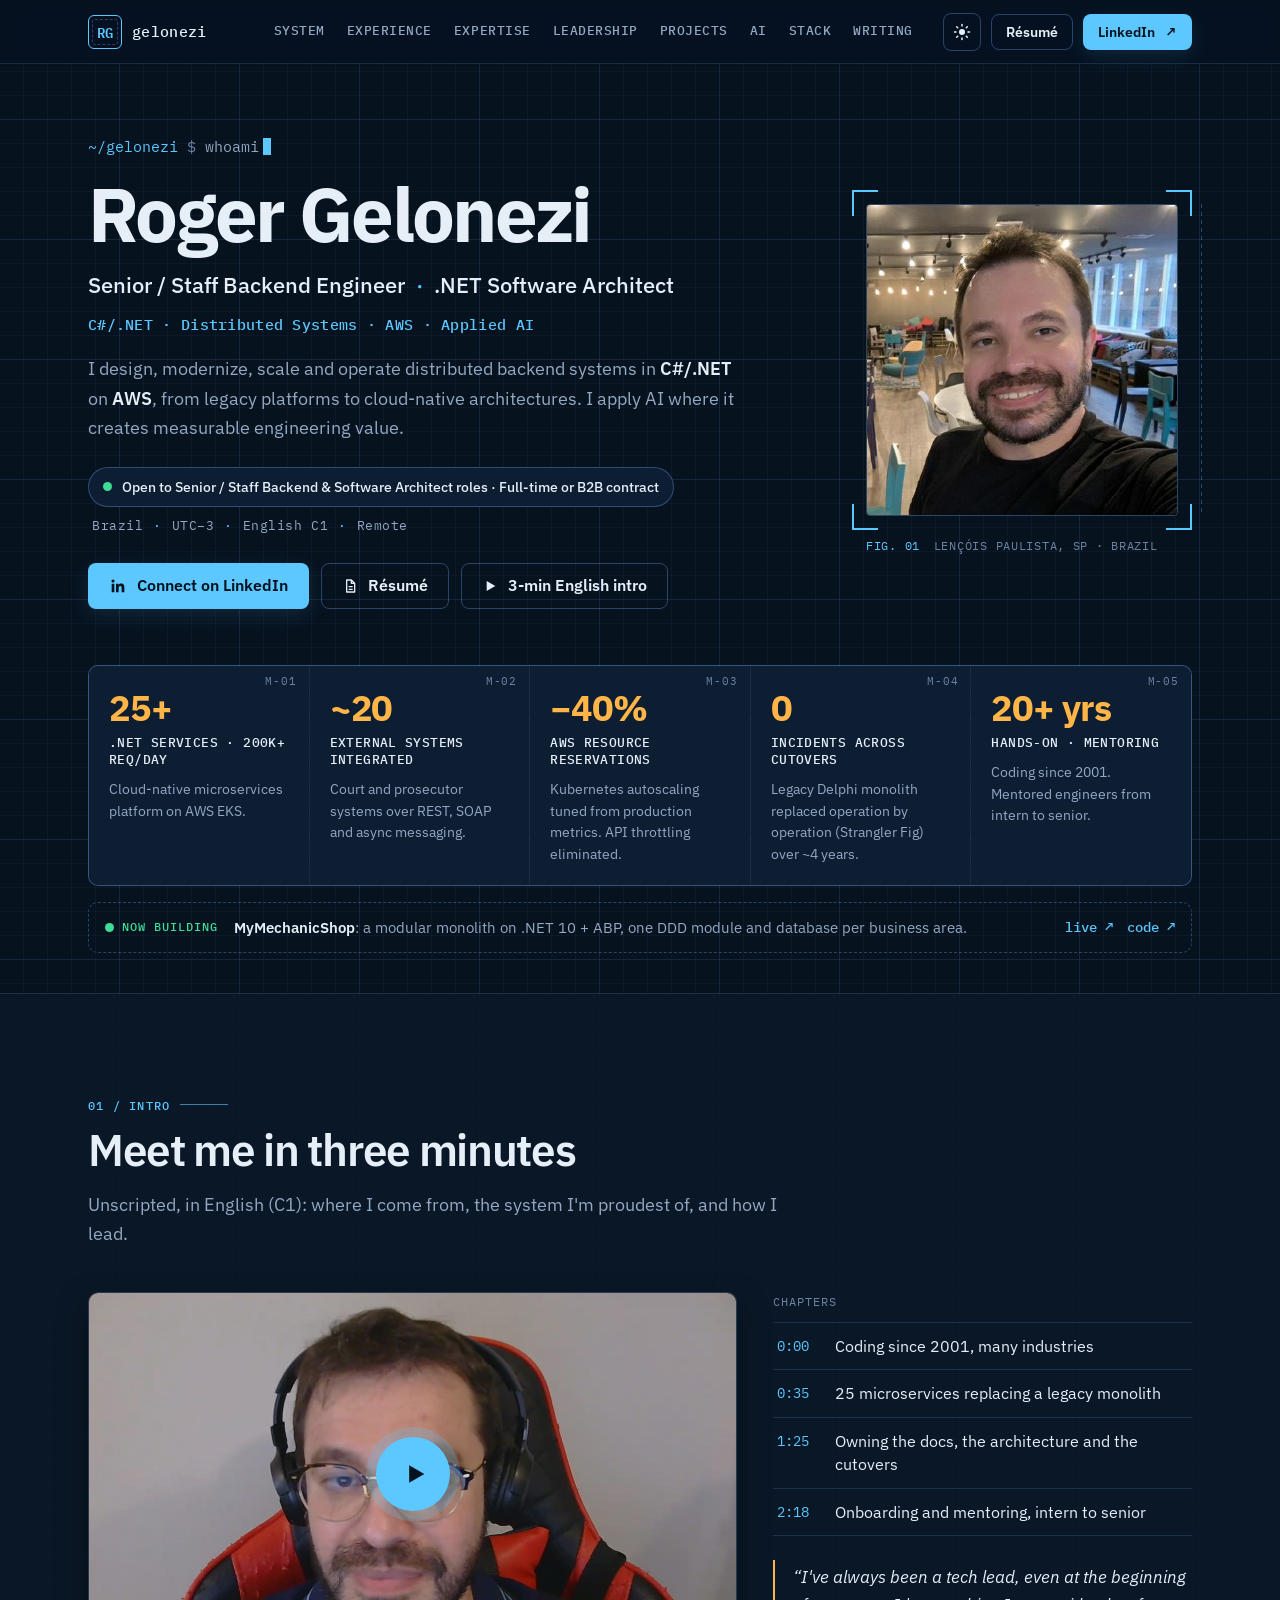
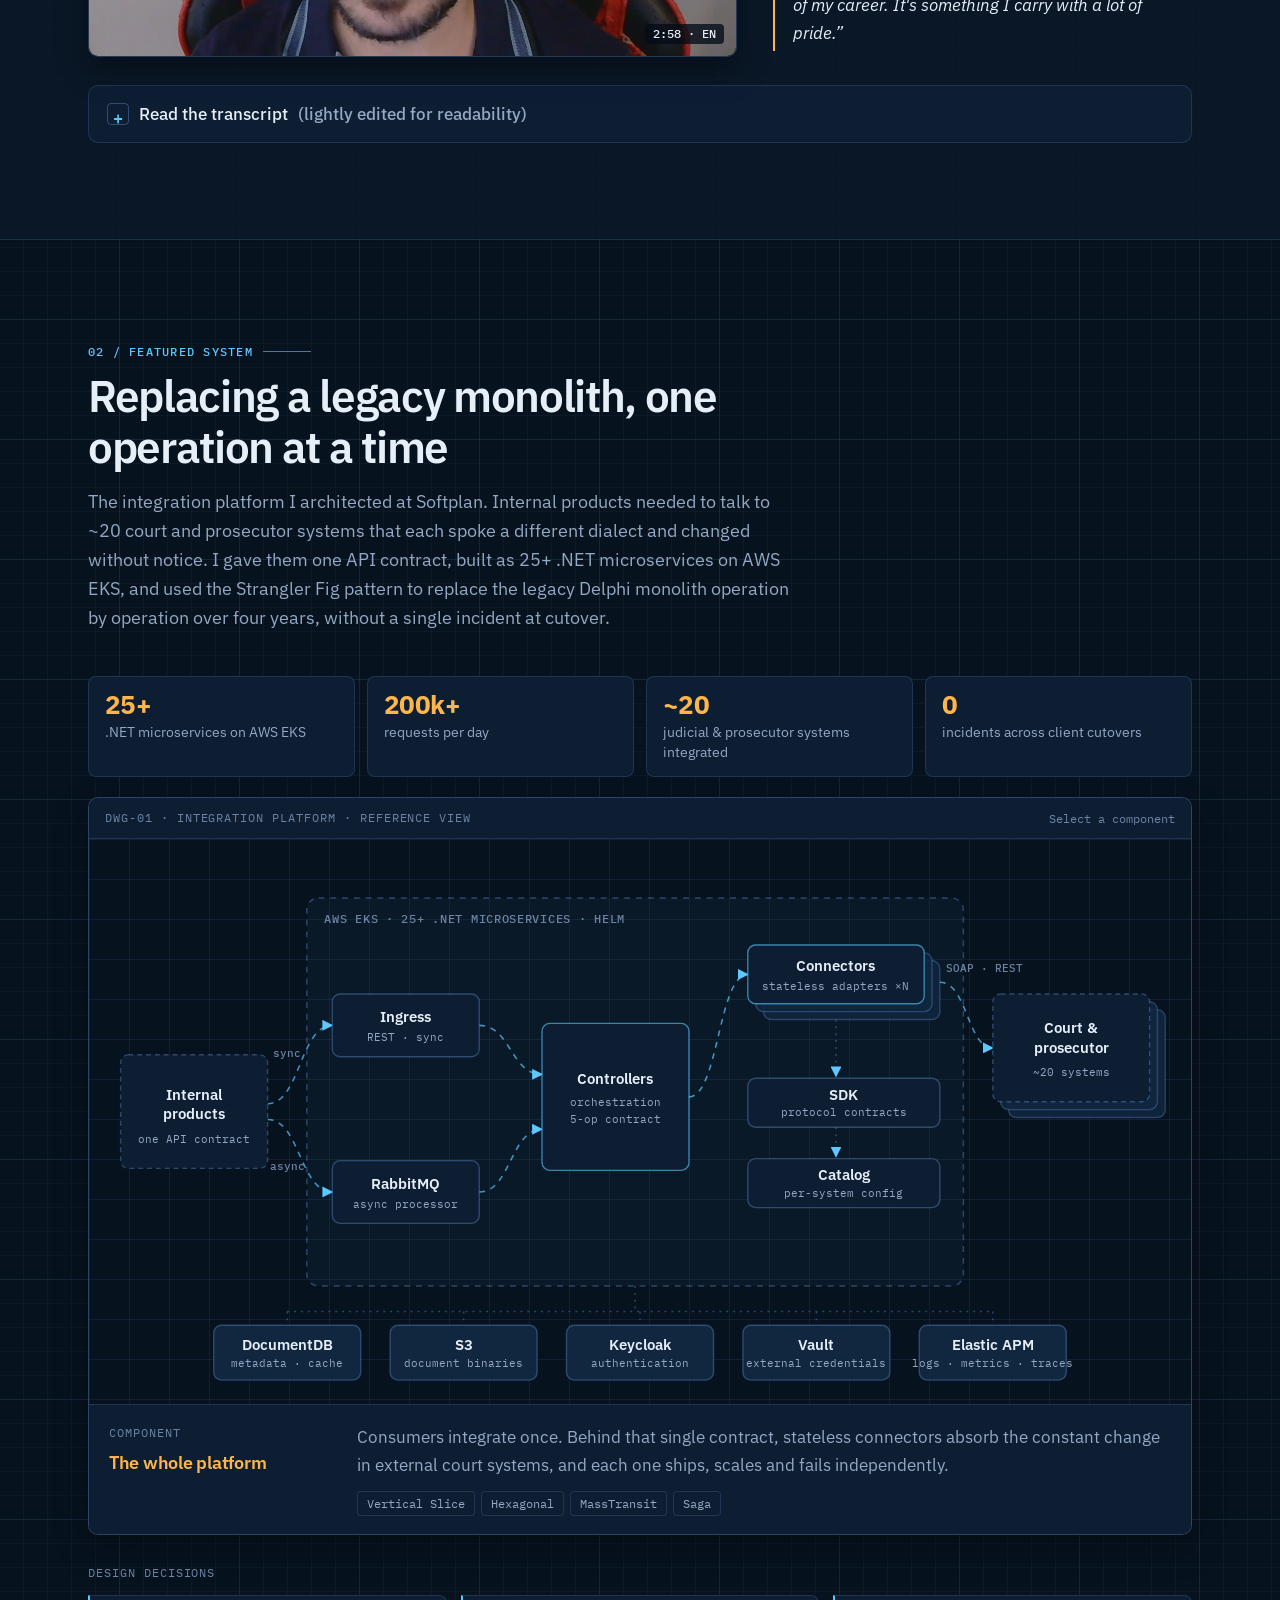
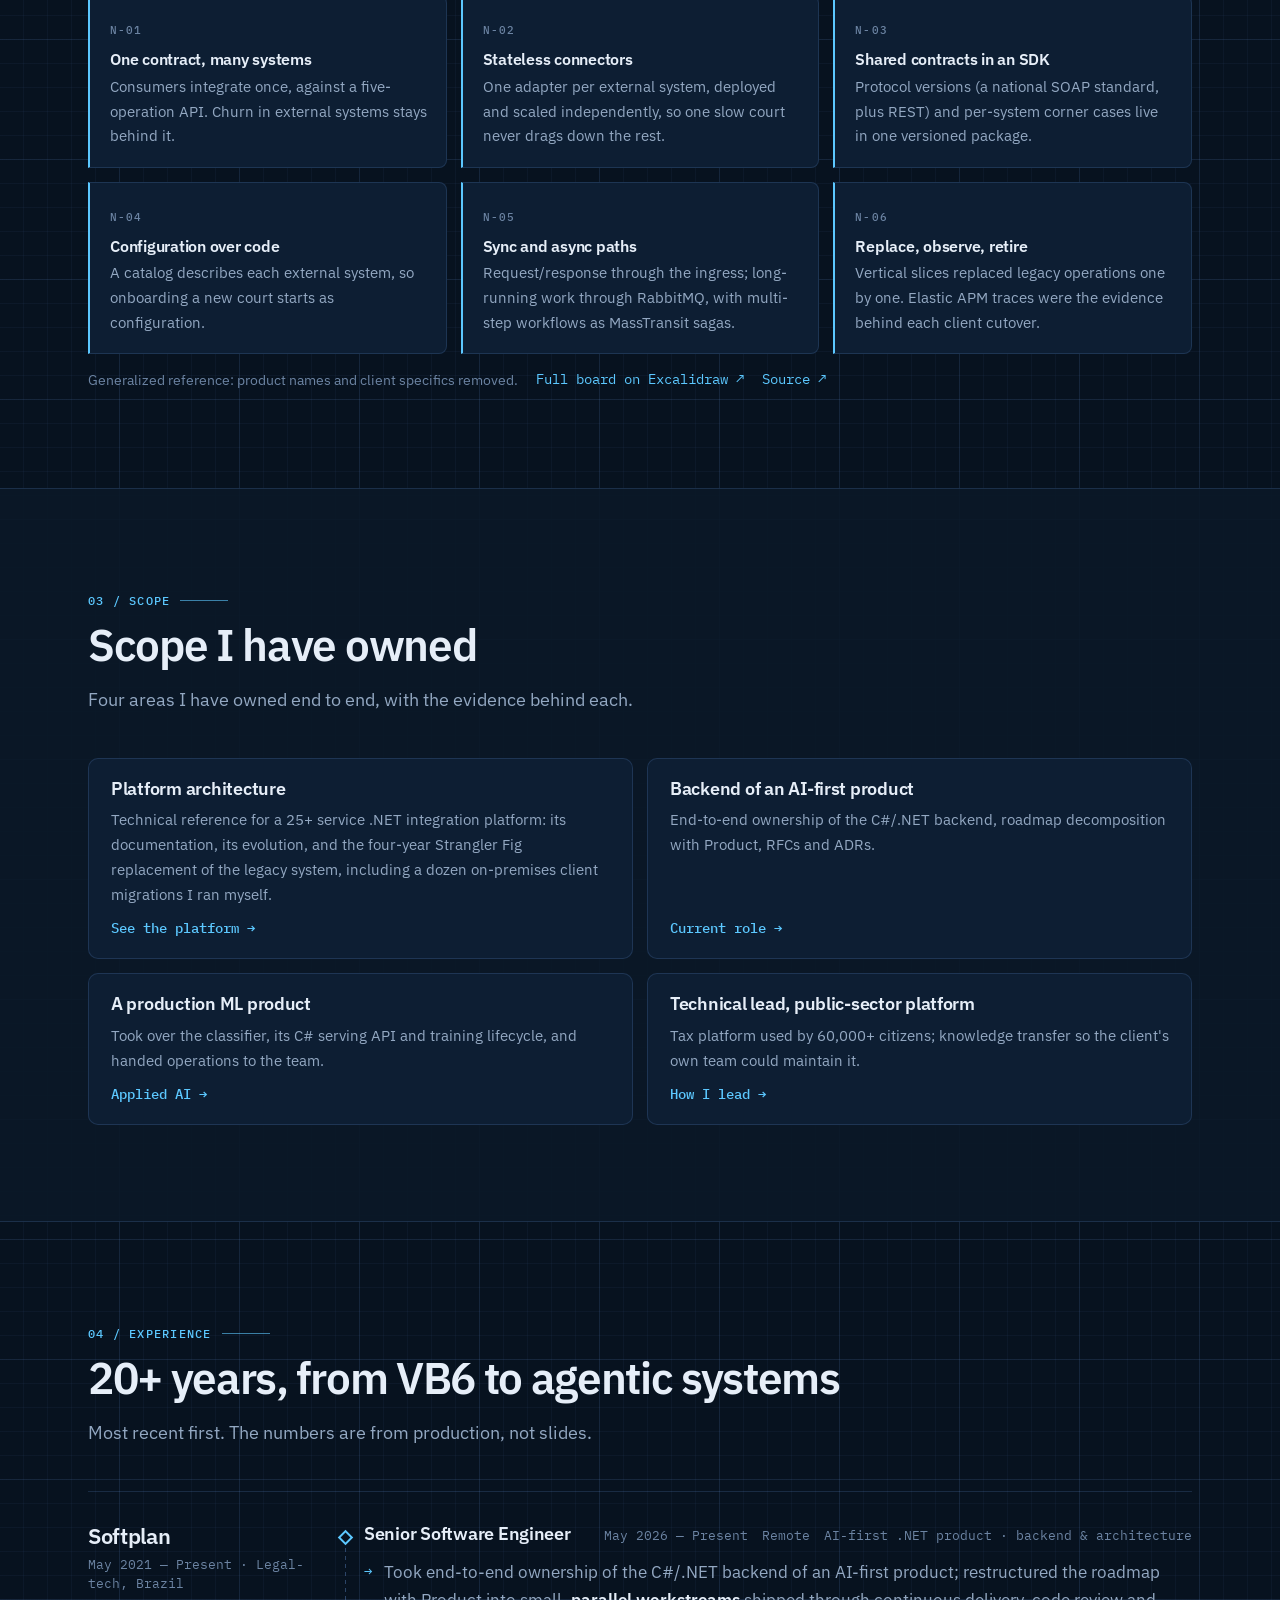
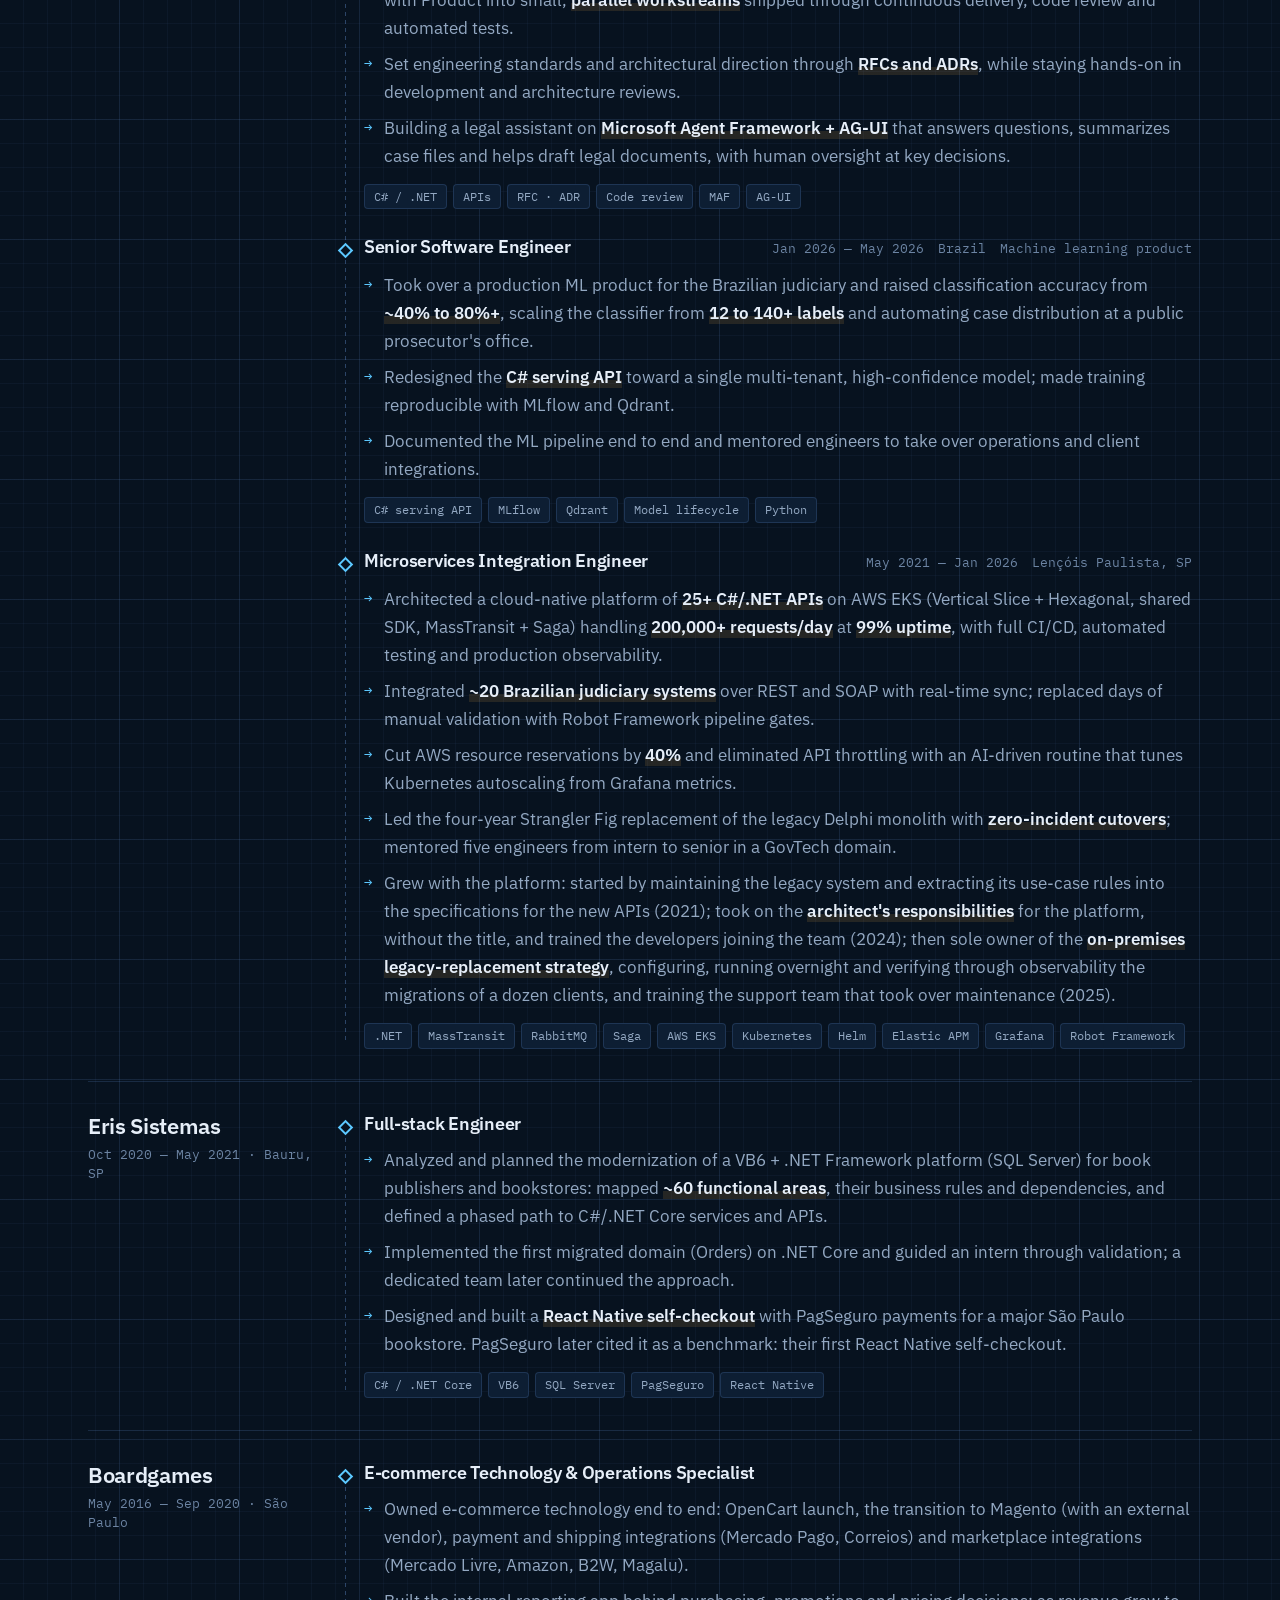
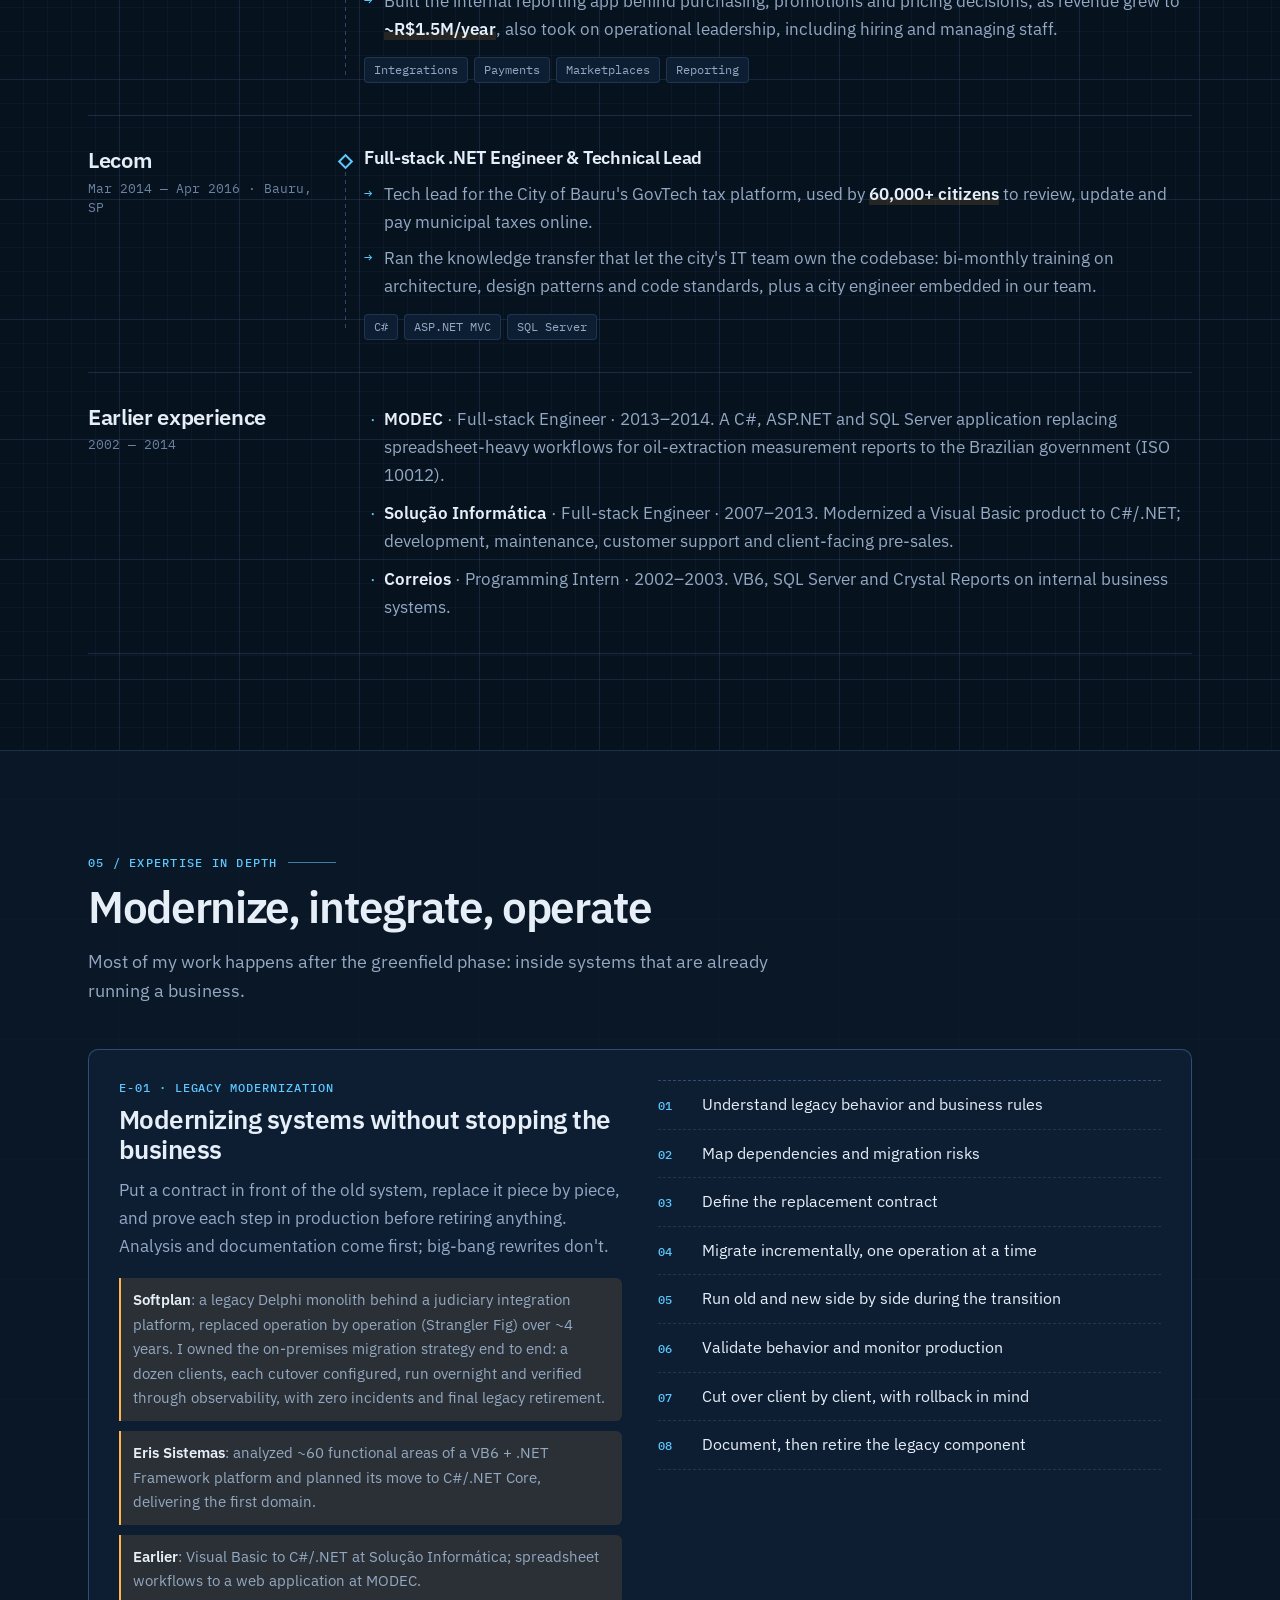
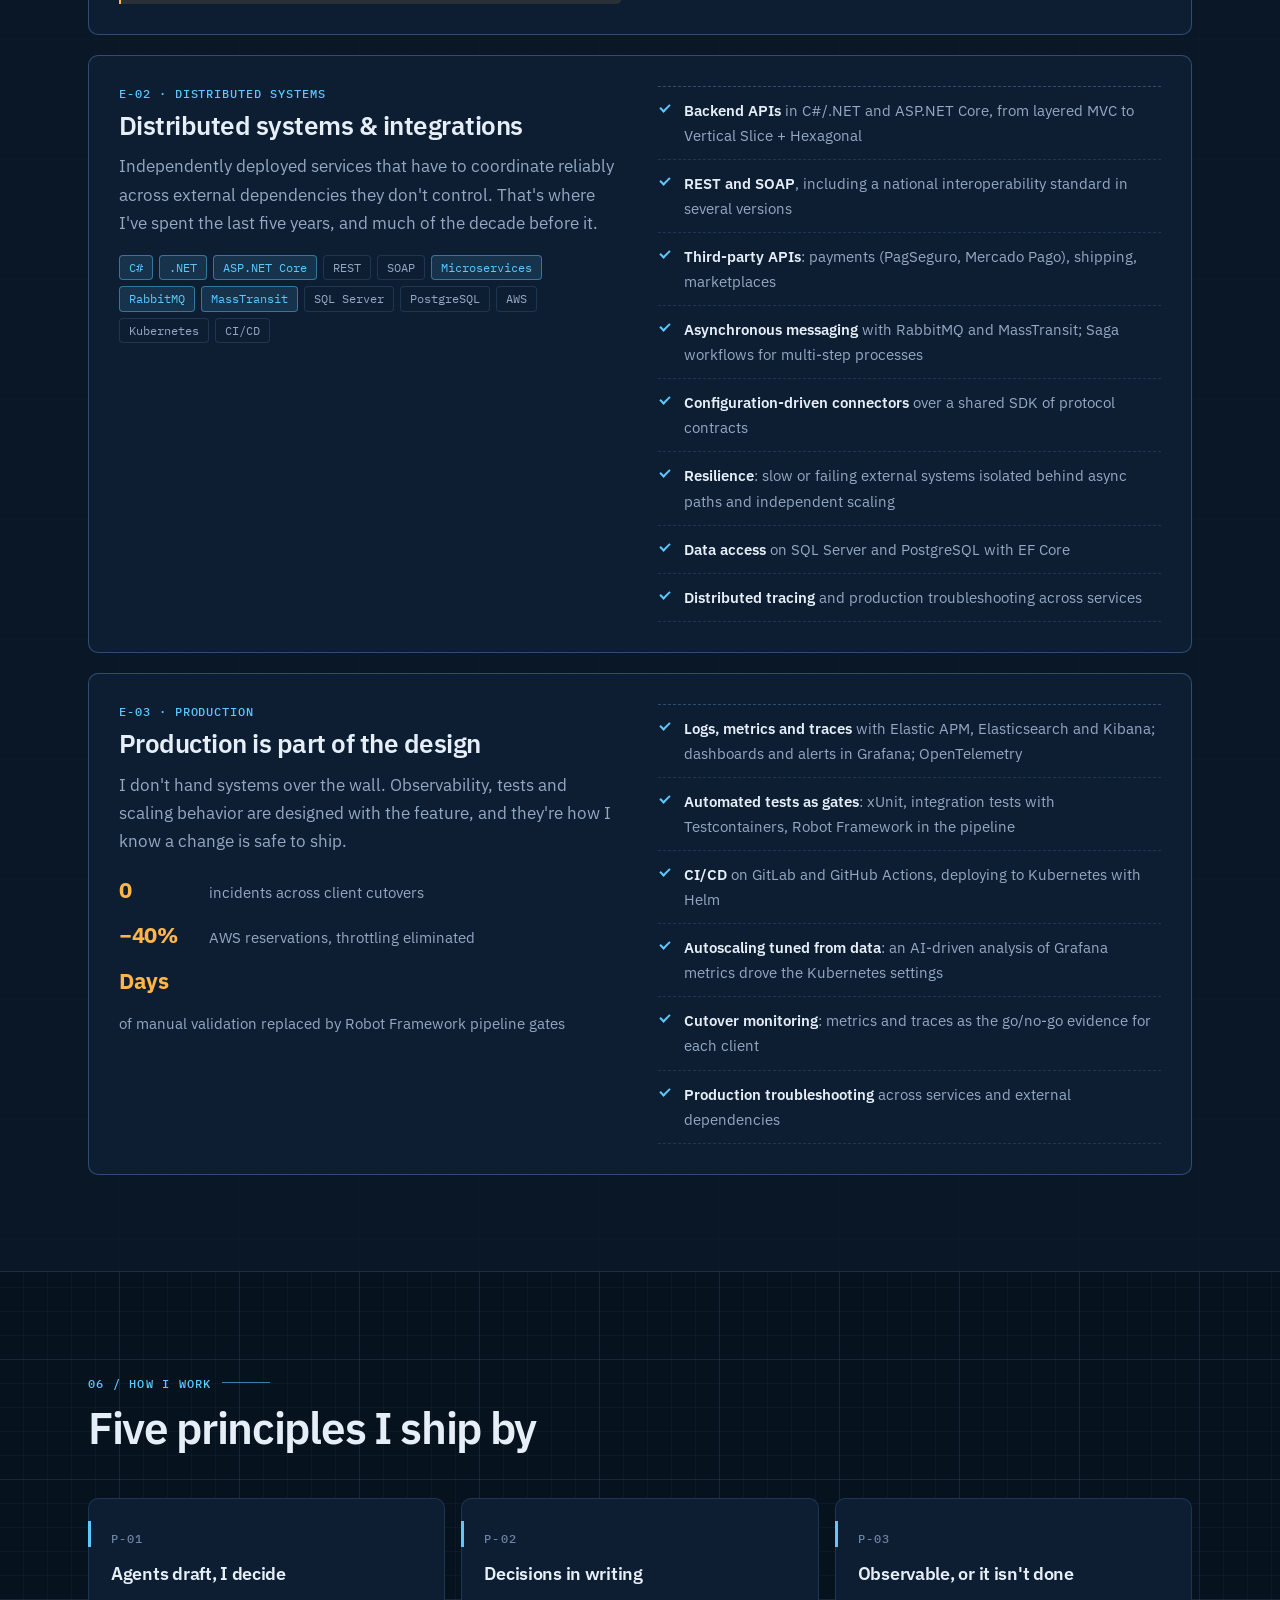
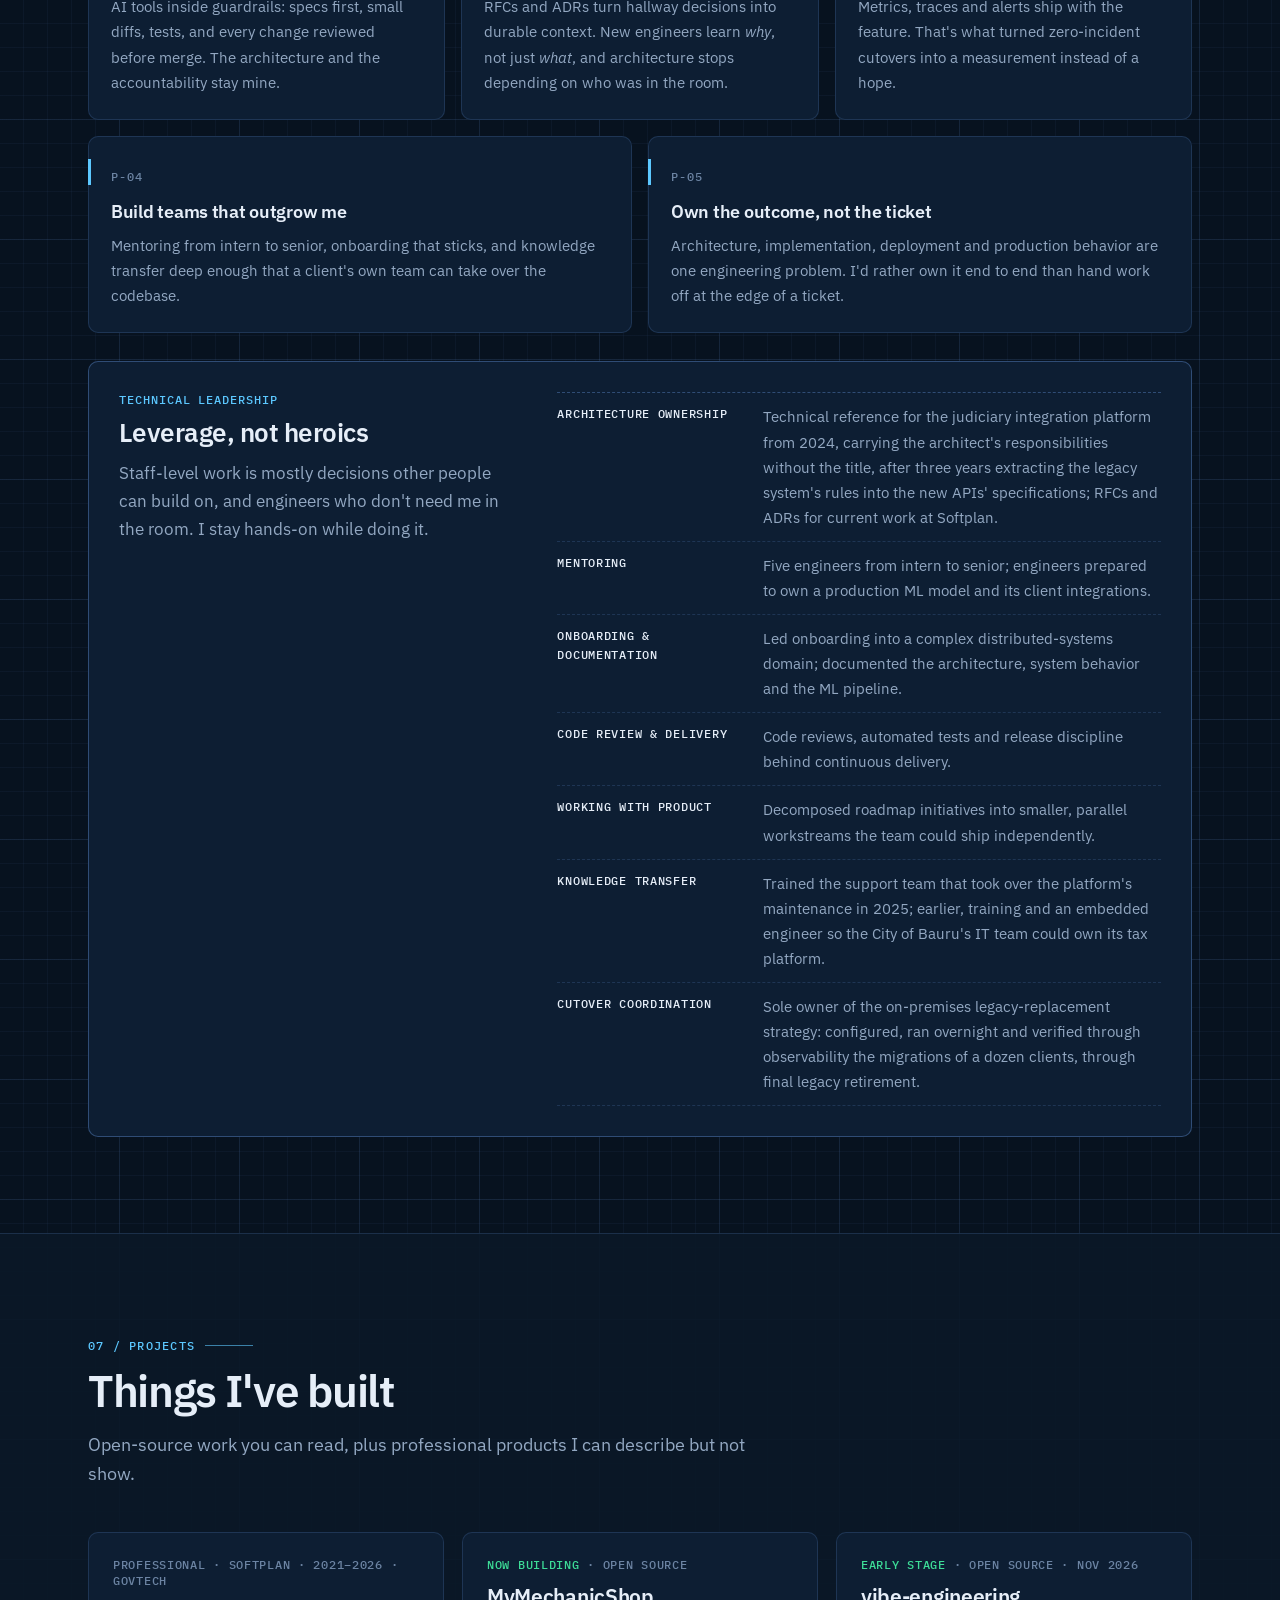
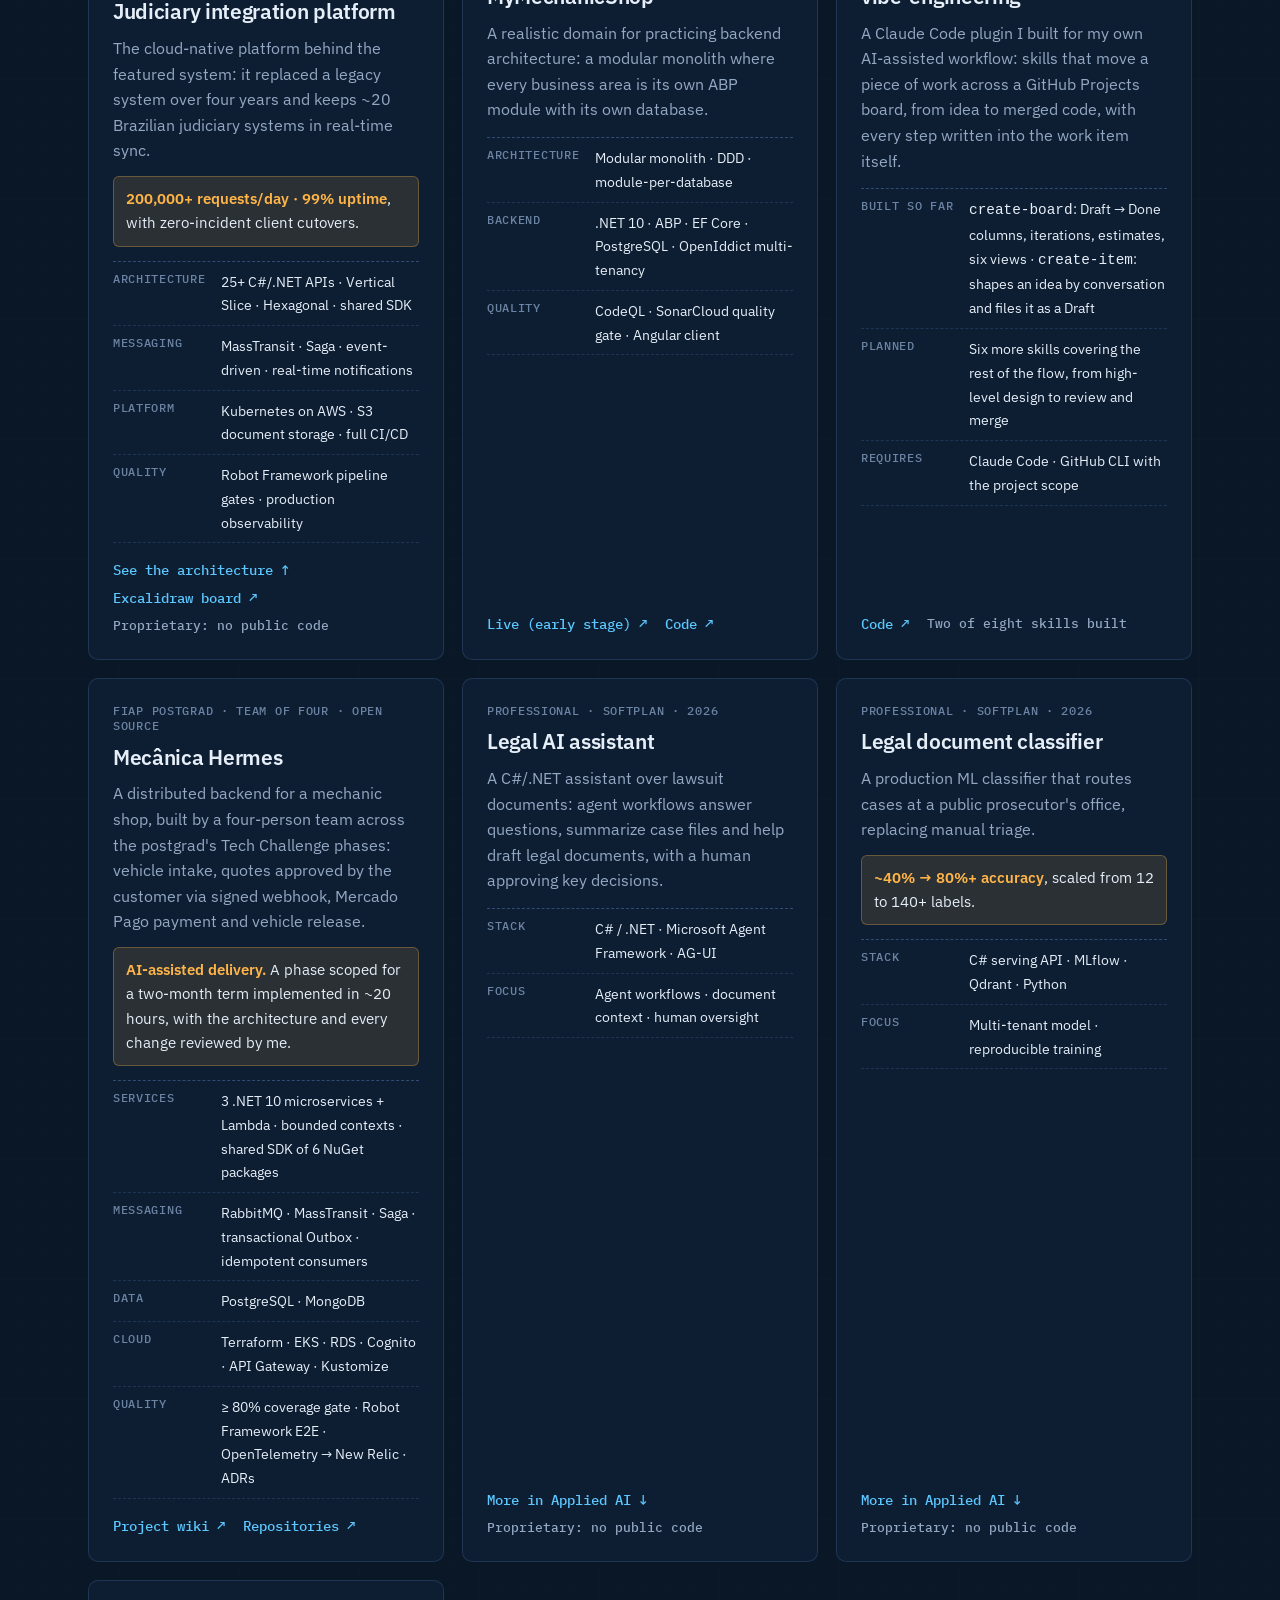
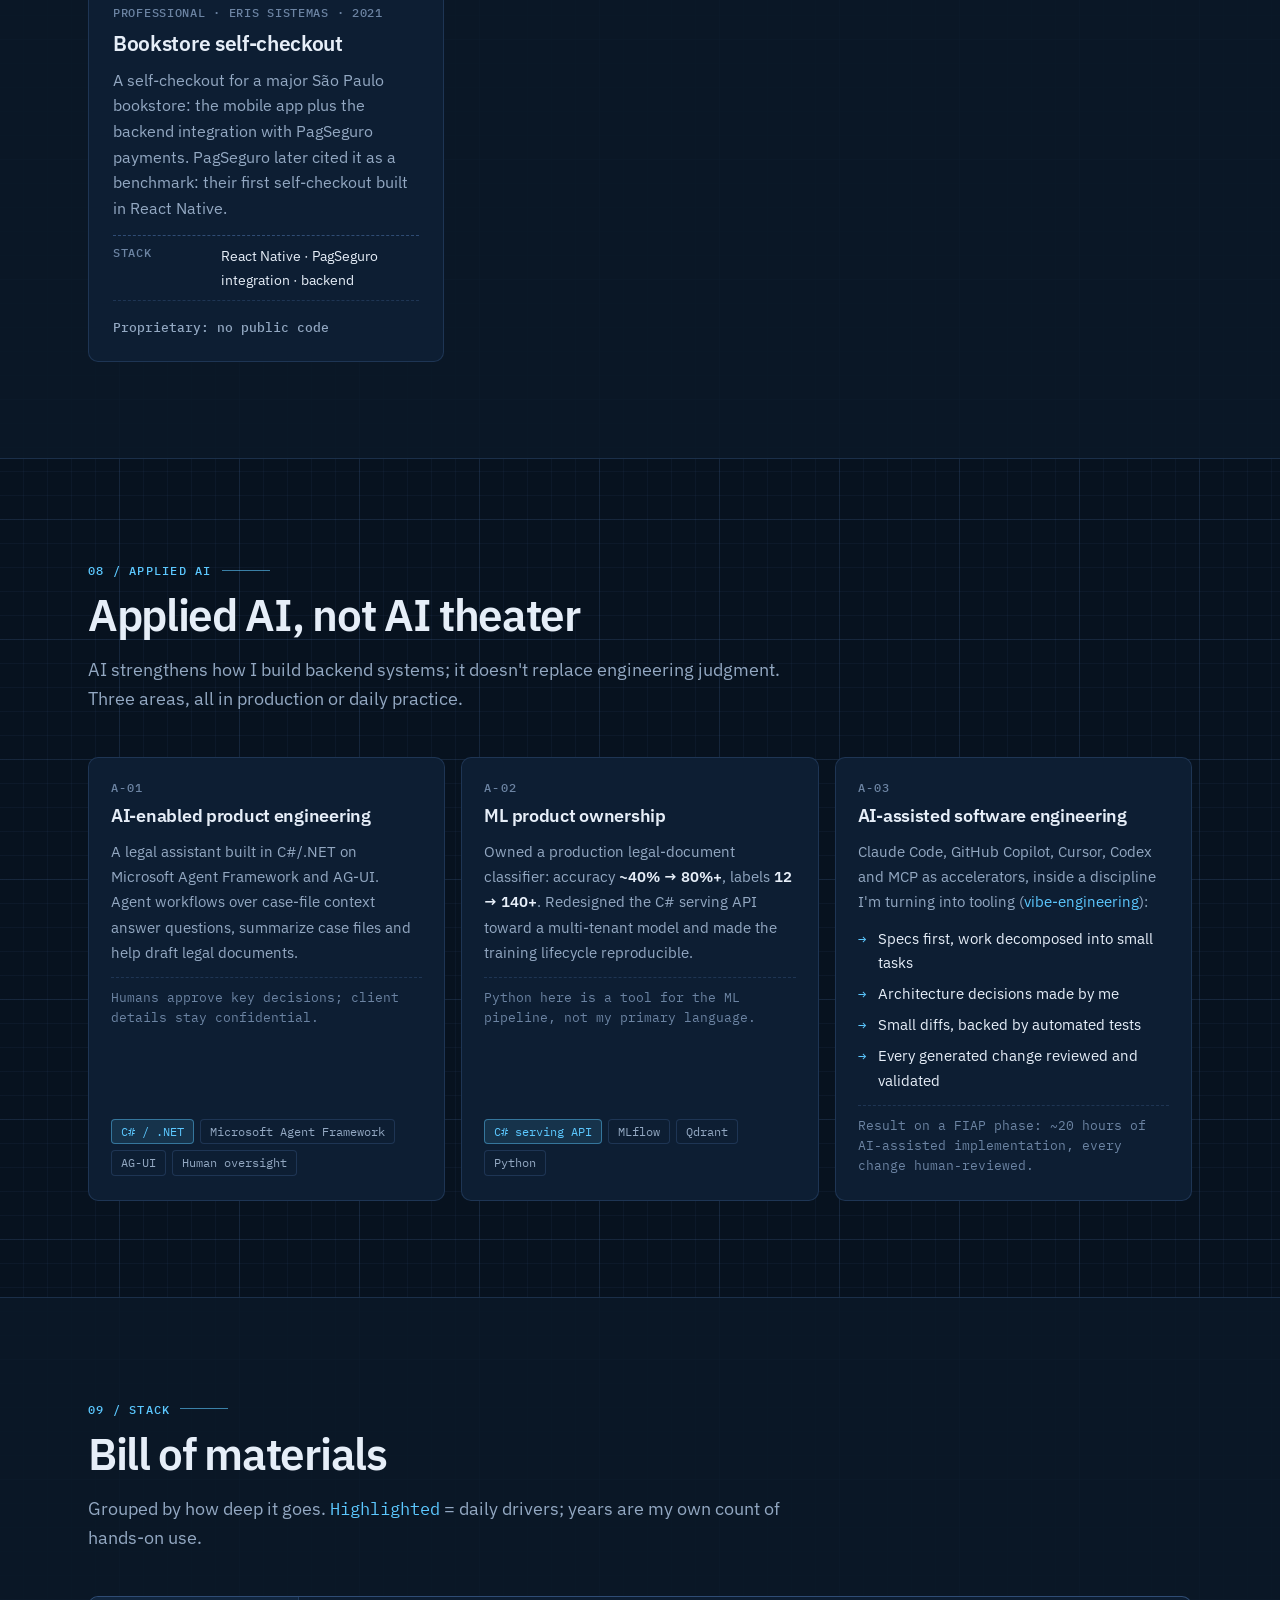
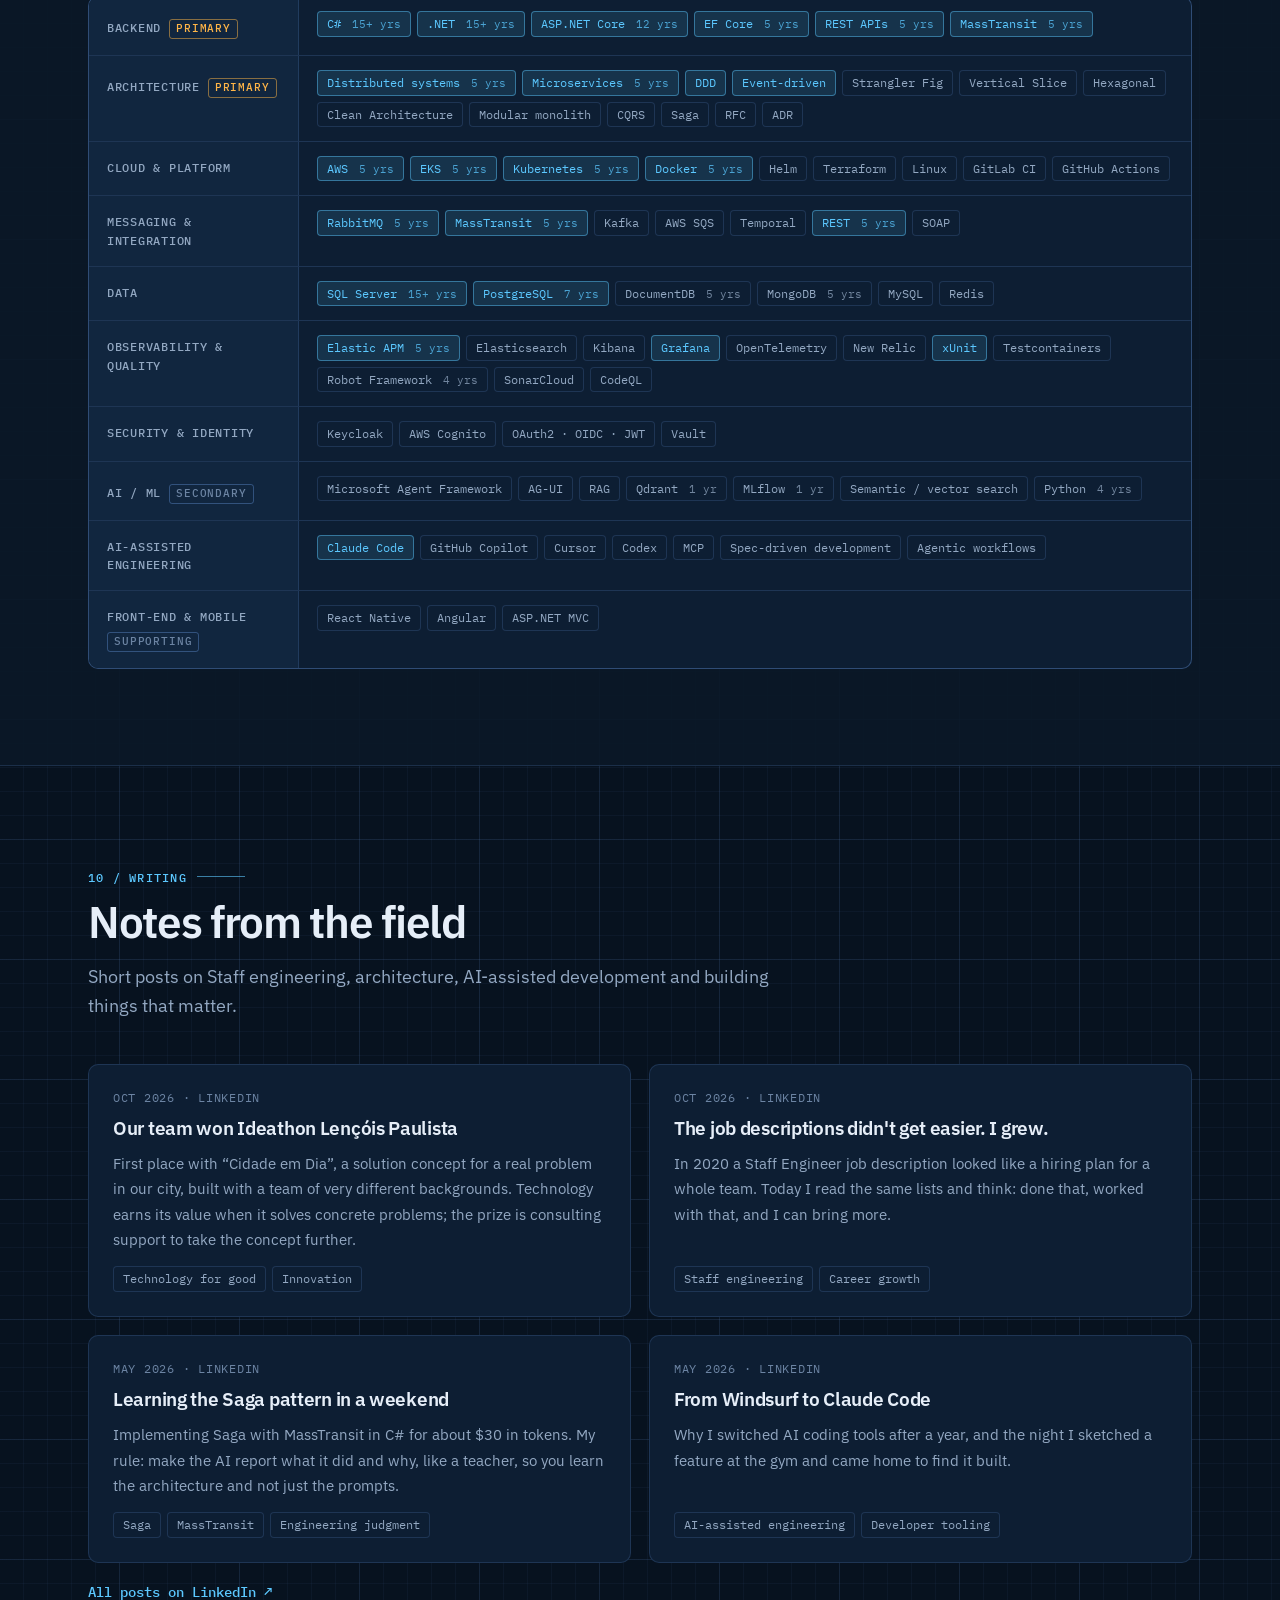
==== index.html @ 8c761d5b "Apply the November review: positioning, new evidence, hygiene Content (confirmed by Roger): - Name t" ====
<!doctype html>
<html lang="en" data-theme="dark">
<head>
  <meta charset="utf-8">
  <meta name="viewport" content="width=device-width, initial-scale=1">

  <title>Roger Gelonezi — Senior/Staff Backend Engineer &amp; .NET Software Architect</title>
  <meta name="description" content="Senior/Staff Backend Engineer and .NET Software Architect. 20+ years hands-on; C#/.NET, distributed systems, AWS, legacy modernization. Brazil, UTC−3, English C1, remote.">
  <meta name="author" content="Roger Gelonezi">
  <meta name="theme-color" content="#07121f">
  <link rel="canonical" href="https://gelonezi.com/">

  <meta property="og:type" content="profile">
  <meta property="og:site_name" content="Roger Gelonezi">
  <meta property="og:title" content="Roger Gelonezi — Senior/Staff Backend Engineer & .NET Software Architect">
  <meta property="og:description" content="C#/.NET backend, distributed systems and AWS. 25+ .NET services at 200k+ req/day, ~20 external systems integrated, −40% AWS reservations, zero-incident cutovers. English C1, remote from Brazil.">
  <meta property="og:url" content="https://gelonezi.com/">
  <meta property="og:image" content="https://gelonezi.com/assets/img/og-image.png">
  <meta property="og:image:width" content="1200">
  <meta property="og:image:height" content="630">
  <meta property="og:image:alt" content="Roger Gelonezi — Senior/Staff Backend Engineer and .NET Software Architect">
  <meta property="profile:first_name" content="Roger">
  <meta property="profile:last_name" content="Gelonezi">
  <meta name="twitter:card" content="summary_large_image">

  <link rel="icon" href="/favicon.ico" sizes="32x32">
  <link rel="icon" href="assets/favicon.svg" type="image/svg+xml">
  <link rel="apple-touch-icon" href="assets/apple-touch-icon.png">

  <link rel="preconnect" href="https://fonts.googleapis.com">
  <link rel="preconnect" href="https://fonts.gstatic.com" crossorigin>
  <link rel="stylesheet" href="https://fonts.googleapis.com/css2?family=IBM+Plex+Mono:wght@400;500&family=IBM+Plex+Sans:wght@400;500;600;700&display=swap">
  <!-- Blocking on purpose: applies the saved theme before the first paint -->
  <script src="js/theme.js"></script>
  <link rel="stylesheet" href="css/styles.css">

  <script type="application/ld+json">
  {
    "@context": "https://schema.org",
    "@type": "ProfilePage",
    "url": "https://gelonezi.com/",
    "dateCreated": "2026-10-12",
    "dateModified": "2026-11-07",
    "mainEntity": {
      "@type": "Person",
      "@id": "https://gelonezi.com/#person",
      "name": "Roger Gelonezi",
      "alternateName": ["Rogério Gelonezi"],
      "jobTitle": "Senior / Staff Backend Engineer & .NET Software Architect",
      "description": "Senior/Staff Backend Engineer and .NET Software Architect with 20+ years of hands-on software engineering, specialized in C#/.NET, distributed systems, AWS, legacy modernization and applied AI.",
      "award": "1st place, Ideathon Lençóis Paulista (October 2026), team concept Cidade em Dia",
      "url": "https://gelonezi.com/",
      "image": "https://gelonezi.com/assets/img/roger-gelonezi.jpg",
      "worksFor": { "@type": "Organization", "name": "Softplan" },
      "homeLocation": { "@type": "Place", "address": { "@type": "PostalAddress", "addressCountry": "BR" } },
      "alumniOf": [
        { "@type": "CollegeOrUniversity", "name": "FIAP" },
        { "@type": "CollegeOrUniversity", "name": "Universidade Virtual do Estado de São Paulo (UNIVESP)" },
        { "@type": "CollegeOrUniversity", "name": "ITE – Instituição Toledo de Ensino" }
      ],
      "knowsLanguage": ["en", "pt-BR"],
      "knowsAbout": ["C#", ".NET", "ASP.NET Core", "Backend Engineering", "Distributed Systems", "Microservices", "Software Architecture", "Event-Driven Architecture", "AWS", "Kubernetes", "API Integration", "Legacy Modernization", "SQL Server", "PostgreSQL", "RabbitMQ", "MassTransit", "Observability", "Applied AI", "Technical Leadership"],
      "sameAs": [
        "https://www.linkedin.com/in/gelonezi/",
        "https://github.com/gelonezi",
        "https://www.youtube.com/@rgelonezi"
      ]
    }
  }
  </script>
</head>
<body>
  <a class="skip-link" href="#main">Skip to content</a>

  <!-- ================= HEADER ================= -->
  <header class="site-header">
    <div class="container header-inner">
      <a class="brand" href="#top" aria-label="Roger Gelonezi — back to top">
        <span class="brand-mark" aria-hidden="true">RG</span>
        <span class="brand-name">gelonezi</span>
      </a>

      <nav class="site-nav" aria-label="Main">
        <ul id="nav-list" class="nav-list">
          <li><a href="#system">System</a></li>
          <li><a href="#experience">Experience</a></li>
          <li><a href="#expertise">Expertise</a></li>
          <li><a href="#leadership">Leadership</a></li>
          <li><a href="#projects">Projects</a></li>
          <li><a href="#ai">AI</a></li>
          <li><a href="#stack">Stack</a></li>
          <li><a href="#writing">Writing</a></li>
          <li class="nav-mobile-only"><a href="resume.html">Résumé</a></li>
        </ul>
      </nav>

      <div class="header-actions">
        <button class="icon-btn theme-toggle" type="button" aria-label="Switch to light theme">
          <svg class="icon-sun" width="18" height="18" viewBox="0 0 24 24" aria-hidden="true"><circle cx="12" cy="12" r="4" fill="currentColor"/><path d="M12 2v2M12 20v2M4.9 4.9l1.4 1.4M17.7 17.7l1.4 1.4M2 12h2M20 12h2M4.9 19.1l1.4-1.4M17.7 6.3l1.4-1.4" stroke="currentColor" stroke-width="2" stroke-linecap="round"/></svg>
          <svg class="icon-moon" width="18" height="18" viewBox="0 0 24 24" aria-hidden="true"><path d="M21 12.8A9 9 0 1 1 11.2 3a7 7 0 0 0 9.8 9.8z" fill="currentColor"/></svg>
        </button>
        <a class="btn btn-ghost btn-sm header-resume" href="resume.html">Résumé</a>
        <a class="btn btn-primary btn-sm header-cta" href="https://www.linkedin.com/in/gelonezi/" target="_blank" rel="noopener">LinkedIn <span aria-hidden="true">↗</span></a>
        <button class="icon-btn nav-toggle" type="button" aria-expanded="false" aria-controls="nav-list" aria-label="Open menu">
          <svg width="20" height="20" viewBox="0 0 24 24" aria-hidden="true"><path d="M4 7h16M4 12h16M4 17h16" stroke="currentColor" stroke-width="2" stroke-linecap="round"/></svg>
        </button>
      </div>
    </div>
  </header>

  <main id="main">

    <!-- ================= HERO ================= -->
    <section id="top" class="hero">
      <div class="container hero-grid">
        <div class="hero-copy">
          <p class="whoami"><span class="path">~/gelonezi</span> <span class="dollar">$</span> whoami<span class="caret" aria-hidden="true"></span></p>
          <h1>Roger Gelonezi</h1>
          <p class="role"><span class="r">Senior / Staff Backend Engineer</span> <span class="sep" aria-hidden="true">·</span> <span class="r">.NET Software Architect</span></p>
          <p class="techline">C#/.NET · Distributed Systems · AWS · Applied AI</p>
          <p class="lead">
            I design, modernize, scale and operate distributed backend systems in <strong>C#/.NET</strong> on <strong>AWS</strong>,
            from legacy platforms to cloud-native architectures. I apply AI where it creates measurable engineering value.
          </p>
          <div class="availability">
            <p class="status"><span class="dot" aria-hidden="true"></span> Open to Senior / Staff Backend &amp; Software Architect roles · Full-time or B2B contract</p>
            <p class="meta-line"><span>Brazil</span><span>UTC−3</span><span>English C1</span><span>Remote</span></p>
          </div>
          <div class="cta-row">
            <a class="btn btn-primary" href="https://www.linkedin.com/in/gelonezi/" target="_blank" rel="noopener">
              <svg width="18" height="18" viewBox="0 0 24 24" aria-hidden="true"><path fill="currentColor" d="M20.45 20.45h-3.56v-5.57c0-1.33-.02-3.04-1.85-3.04-1.85 0-2.14 1.45-2.14 2.94v5.67H9.35V9h3.41v1.56h.05c.48-.9 1.64-1.85 3.37-1.85 3.6 0 4.27 2.37 4.27 5.46v6.28zM5.34 7.43a2.06 2.06 0 1 1 0-4.13 2.06 2.06 0 0 1 0 4.13zM7.12 20.45H3.56V9h3.56v11.45z"/></svg>
              Connect on LinkedIn
            </a>
            <a class="btn btn-ghost" href="resume.html">
              <svg width="16" height="16" viewBox="0 0 24 24" aria-hidden="true"><path d="M7 3h7l5 5v13H7z M14 3v5h5 M10 13h6 M10 17h6" fill="none" stroke="currentColor" stroke-width="2" stroke-linejoin="round"/></svg>
              Résumé
            </a>
            <a class="btn btn-ghost" href="#intro">
              <svg width="16" height="16" viewBox="0 0 24 24" aria-hidden="true"><path fill="currentColor" d="M7 4.5v15l13-7.5z"/></svg>
              3-min English intro
            </a>
          </div>
        </div>

        <figure class="portrait">
          <div class="portrait-frame">
            <img src="assets/img/roger-gelonezi.jpg" width="460" height="460" alt="Portrait of Roger Gelonezi" fetchpriority="high">
          </div>
          <figcaption><span class="fig">FIG. 01</span> Lençóis Paulista, SP · Brazil</figcaption>
        </figure>
      </div>

      <div class="container">
        <ul class="metrics" aria-label="Production evidence">
          <li class="metric">
            <span class="m-id">M-01</span>
            <p class="m-value">25+</p>
            <p class="m-label">.NET services · 200k+ req/day</p>
            <p class="m-note">Cloud-native microservices platform on AWS EKS.</p>
          </li>
          <li class="metric">
            <span class="m-id">M-02</span>
            <p class="m-value">~20</p>
            <p class="m-label">external systems integrated</p>
            <p class="m-note">Court and prosecutor systems over REST, SOAP and async messaging.</p>
          </li>
          <li class="metric">
            <span class="m-id">M-03</span>
            <p class="m-value">−40%</p>
            <p class="m-label">AWS resource reservations</p>
            <p class="m-note">Kubernetes autoscaling tuned from production metrics. API throttling eliminated.</p>
          </li>
          <li class="metric">
            <span class="m-id">M-04</span>
            <p class="m-value">0</p>
            <p class="m-label">incidents across cutovers</p>
            <p class="m-note">Legacy Delphi monolith replaced operation by operation (Strangler Fig) over ~4 years.</p>
          </li>
          <li class="metric">
            <span class="m-id">M-05</span>
            <p class="m-value">20+ yrs</p>
            <p class="m-label">hands-on · mentoring</p>
            <p class="m-note">Coding since 2001. Mentored engineers from intern to senior.</p>
          </li>
        </ul>

        <p class="now">
          <span class="now-tag"><span class="dot" aria-hidden="true"></span>Now building</span>
          <span class="now-text"><strong>MyMechanicShop</strong>: a modular monolith on .NET 10 + ABP, one DDD module and database per business area.</span>
          <span class="now-links">
            <a href="https://mymechanicshop.gelonezi.com/" target="_blank" rel="noopener">live ↗</a>
            <a href="https://github.com/gelonezi/wip-my-mechanic-shop" target="_blank" rel="noopener">code ↗</a>
          </span>
        </p>
      </div>
    </section>

    <!-- ================= 01 INTRO VIDEO ================= -->
    <section id="intro" class="section section-band">
      <div class="container">
        <header class="sec-head reveal">
          <p class="sec-index">01 / Intro</p>
          <h2>Meet me in three minutes</h2>
          <p class="sec-lead">Unscripted, in English (C1): where I come from, the system I'm proudest of, and how I lead.</p>
        </header>

        <div class="intro-grid reveal">
          <div class="player" data-video-id="SXOTWL6vKKg" data-title="Roger Gelonezi — Presentation">
            <button class="player-facade" type="button" aria-label="Play video: Roger Gelonezi presentation (3 minutes)">
              <img src="assets/img/intro-poster.jpg" width="1280" height="720" alt="" loading="lazy">
              <span class="player-play" aria-hidden="true"><svg width="28" height="28" viewBox="0 0 24 24"><path fill="currentColor" d="M7 4.5v15l13-7.5z"/></svg></span>
              <span class="player-meta" aria-hidden="true">2:58 · EN</span>
            </button>
          </div>

          <div class="intro-side">
            <p class="mono-label">Chapters</p>
            <ol class="chapters">
              <li><button type="button" data-start="0"><span class="t">0:00</span> Coding since 2001, many industries</button></li>
              <li><button type="button" data-start="35"><span class="t">0:35</span> 25 microservices replacing a legacy monolith</button></li>
              <li><button type="button" data-start="85"><span class="t">1:25</span> Owning the docs, the architecture and the cutovers</button></li>
              <li><button type="button" data-start="138"><span class="t">2:18</span> Onboarding and mentoring, intern to senior</button></li>
            </ol>
            <blockquote class="pull">
              <p>“I've always been a tech lead, even at the beginning of my career. It's something I carry with a lot of pride.”</p>
            </blockquote>
          </div>
        </div>

        <details class="transcript reveal">
          <summary>Read the transcript <span class="muted">(lightly edited for readability)</span></summary>
          <div class="transcript-body">
            <p>Hi, my name is Roger. I'm a senior software engineer, and I started my career in 2001. So yes, I have a lot of experience behind me: I've worked with many kinds of companies and industries, and built software for many kinds of architectures and server environments. I'll focus on my latest projects, or this would be a half-hour video.</p>
            <p>I can talk a little about a set of microservices: 25 microservices in a fully scalable architecture, built to replace legacy systems. Each microservice replaced, one by one, an operation of the legacy monolith. It was a fully agile environment, so we could validate step by step, in real time, and every step taught us something about reading and writing documentation.</p>
            <p>I was the main person responsible for understanding the legacy system and designing the documentation and the architecture of the new system: how one would replace the other. I was the point of contact working remotely inside the client. I followed up on every situation personally, and we had a really good set of metrics and observability, so we could prove the replacement was a full success, 100% okay, and release the new software.</p>
            <p>I was also the main person responsible for onboarding and mentoring, from interns and junior developers to senior developers: setting up how the team works and how to collaborate with it. I've always been a tech lead, even at the beginning of my career. It's something I carry with a lot of pride, and I've received many compliments and thanks for it.</p>
            <p>Hope we can talk again. Thank you so much.</p>
          </div>
        </details>
      </div>
    </section>

    <!-- ================= 02 SYSTEM ================= -->
    <section id="system" class="section">
      <div class="container">
        <header class="sec-head reveal">
          <p class="sec-index">02 / Featured system</p>
          <h2>Replacing a legacy monolith, one operation at a time</h2>
          <p class="sec-lead">
            The integration platform I architected at Softplan. Internal products needed to talk to ~20 court and
            prosecutor systems that each spoke a different dialect and changed without notice. I gave them one API contract,
            built as 25+ .NET microservices on AWS EKS, and used the Strangler Fig pattern to replace the legacy Delphi
            monolith operation by operation over four years, without a single incident at cutover.
          </p>
        </header>

        <ul class="facts reveal" aria-label="Platform facts">
          <li><span class="f-value">25+</span><span class="f-label">.NET microservices on AWS EKS</span></li>
          <li><span class="f-value">200k+</span><span class="f-label">requests per day</span></li>
          <li><span class="f-value">~20</span><span class="f-label">judicial &amp; prosecutor systems integrated</span></li>
          <li><span class="f-value">0</span><span class="f-label">incidents across client cutovers</span></li>
        </ul>

        <div class="diagram reveal">
          <div class="diagram-toolbar">
            <span class="mono-label">DWG-01 · Integration platform · reference view</span>
            <span class="diagram-hint">Select a component <span class="hint-scroll">· scroll sideways →</span></span>
          </div>
          <div class="diagram-scroll">
            <svg class="arch" viewBox="0 0 1100 560" role="group" aria-labelledby="arch-title arch-desc">
              <title id="arch-title">Integration platform architecture</title>
              <desc id="arch-desc">Internal products call one API contract through a synchronous ingress or an asynchronous RabbitMQ path. Controllers orchestrate stateless connectors, which use a shared SDK and a per-system catalog to talk to about twenty external court systems over SOAP and REST. Supporting services: DocumentDB, S3, Keycloak, Vault and Elastic APM.</desc>
              <defs>
                <marker id="arrow" viewBox="0 0 10 10" refX="9" refY="5" markerWidth="7" markerHeight="7" orient="auto-start-reverse">
                  <path d="M0,0 L10,5 L0,10 z" class="arrow-head"/>
                </marker>
              </defs>

              <!-- cluster boundary -->
              <rect class="boundary" x="210" y="52" width="670" height="396" rx="12"/>
              <text class="boundary-label" x="228" y="78">AWS EKS · 25+ .NET microservices · Helm</text>

              <!-- edges: request path -->
              <path class="edge flow" d="M170,262 C203,262 203,182 236,182" marker-end="url(#arrow)"/>
              <path class="edge flow" d="M170,278 C203,278 203,352 236,352" marker-end="url(#arrow)"/>
              <path class="edge flow" d="M386,182 C418,182 418,232 450,232" marker-end="url(#arrow)"/>
              <path class="edge flow" d="M386,352 C418,352 418,288 450,288" marker-end="url(#arrow)"/>
              <path class="edge flow" d="M600,255 C630,255 630,130 660,130" marker-end="url(#arrow)"/>
              <path class="edge flow" d="M856,138 C884,138 884,205 910,205" marker-end="url(#arrow)"/>
              <!-- edges: dependencies -->
              <path class="edge dep" d="M750,176 L750,234" marker-end="url(#arrow)"/>
              <path class="edge dep" d="M750,286 L750,316" marker-end="url(#arrow)"/>
              <path class="edge dep" d="M545,448 L545,474 M190,474 L910,474 M190,474 L190,488 M370,474 L370,488 M550,474 L550,488 M730,474 L730,488 M910,474 L910,488"/>

              <text class="edge-label" x="176" y="214">sync</text>
              <text class="edge-label" x="172" y="330">async</text>
              <text class="edge-label" x="862" y="128">SOAP · REST</text>

              <!-- nodes -->
              <g class="node node-ext" data-node="consumers" transform="translate(20,212)" tabindex="0" role="button" aria-label="Internal products">
                <rect width="150" height="116" rx="8"/>
                <text class="n-title" x="75" y="46">Internal</text>
                <text class="n-title" x="75" y="66">products</text>
                <text class="n-sub" x="75" y="90">one API contract</text>
              </g>

              <g class="node" data-node="ingress" transform="translate(236,150)" tabindex="0" role="button" aria-label="Ingress, synchronous path">
                <rect width="150" height="64" rx="8"/>
                <text class="n-title" x="75" y="29">Ingress</text>
                <text class="n-sub" x="75" y="48">REST · sync</text>
              </g>

              <g class="node" data-node="mq" transform="translate(236,320)" tabindex="0" role="button" aria-label="RabbitMQ and async processor">
                <rect width="150" height="64" rx="8"/>
                <text class="n-title" x="75" y="29">RabbitMQ</text>
                <text class="n-sub" x="75" y="48">async processor</text>
              </g>

              <g class="node node-core" data-node="controllers" transform="translate(450,180)" tabindex="0" role="button" aria-label="Controllers, orchestration">
                <rect width="150" height="150" rx="8"/>
                <text class="n-title" x="75" y="62">Controllers</text>
                <text class="n-sub" x="75" y="84">orchestration</text>
                <text class="n-sub" x="75" y="102">5-op contract</text>
              </g>

              <g class="node node-core" data-node="connectors" transform="translate(660,100)" tabindex="0" role="button" aria-label="Connectors, stateless adapters">
                <rect class="stack" x="16" y="16" width="180" height="60" rx="8"/>
                <rect class="stack" x="8" y="8" width="180" height="60" rx="8"/>
                <rect width="180" height="60" rx="8"/>
                <text class="n-title" x="90" y="27">Connectors</text>
                <text class="n-sub" x="90" y="46">stateless adapters ×N</text>
              </g>

              <g class="node" data-node="sdk" transform="translate(660,236)" tabindex="0" role="button" aria-label="SDK, shared protocol contracts">
                <rect width="196" height="50" rx="8"/>
                <text class="n-title" x="98" y="22">SDK</text>
                <text class="n-sub" x="98" y="39">protocol contracts</text>
              </g>

              <g class="node" data-node="catalog" transform="translate(660,318)" tabindex="0" role="button" aria-label="Catalog, per-system configuration">
                <rect width="196" height="50" rx="8"/>
                <text class="n-title" x="98" y="22">Catalog</text>
                <text class="n-sub" x="98" y="39">per-system config</text>
              </g>

              <g class="node node-ext" data-node="courts" transform="translate(910,150)" tabindex="0" role="button" aria-label="About twenty court and prosecutor systems">
                <rect class="stack" x="16" y="16" width="160" height="110" rx="8"/>
                <rect class="stack" x="8" y="8" width="160" height="110" rx="8"/>
                <rect width="160" height="110" rx="8"/>
                <text class="n-title" x="80" y="40">Court &amp;</text>
                <text class="n-title" x="80" y="60">prosecutor</text>
                <text class="n-sub" x="80" y="84">~20 systems</text>
              </g>

              <g class="node node-sup" data-node="docdb" transform="translate(115,488)" tabindex="0" role="button" aria-label="Amazon DocumentDB">
                <rect width="150" height="56" rx="8"/>
                <text class="n-title" x="75" y="25">DocumentDB</text>
                <text class="n-sub" x="75" y="43">metadata · cache</text>
              </g>
              <g class="node node-sup" data-node="s3" transform="translate(295,488)" tabindex="0" role="button" aria-label="Amazon S3">
                <rect width="150" height="56" rx="8"/>
                <text class="n-title" x="75" y="25">S3</text>
                <text class="n-sub" x="75" y="43">document binaries</text>
              </g>
              <g class="node node-sup" data-node="keycloak" transform="translate(475,488)" tabindex="0" role="button" aria-label="Keycloak">
                <rect width="150" height="56" rx="8"/>
                <text class="n-title" x="75" y="25">Keycloak</text>
                <text class="n-sub" x="75" y="43">authentication</text>
              </g>
              <g class="node node-sup" data-node="vault" transform="translate(655,488)" tabindex="0" role="button" aria-label="HashiCorp Vault">
                <rect width="150" height="56" rx="8"/>
                <text class="n-title" x="75" y="25">Vault</text>
                <text class="n-sub" x="75" y="43">external credentials</text>
              </g>
              <g class="node node-sup" data-node="elastic" transform="translate(835,488)" tabindex="0" role="button" aria-label="Elastic Stack and APM">
                <rect width="150" height="56" rx="8"/>
                <text class="n-title" x="75" y="25">Elastic APM</text>
                <text class="n-sub" x="75" y="43">logs · metrics · traces</text>
              </g>
            </svg>
          </div>

          <div class="diagram-panel" aria-live="polite">
            <p class="panel-kicker mono-label">Component</p>
            <h3 class="panel-title">The whole platform</h3>
            <p class="panel-body">
              Consumers integrate once. Behind that single contract, stateless connectors absorb the constant change
              in external court systems, and each one ships, scales and fails independently.
            </p>
            <ul class="chips panel-tags"><li>Vertical Slice</li><li>Hexagonal</li><li>MassTransit</li><li>Saga</li></ul>
          </div>
        </div>

        <div class="decisions reveal">
          <p class="mono-label">Design decisions</p>
          <ol class="decision-list">
            <li><span class="d-id">N-01</span><h3>One contract, many systems</h3><p>Consumers integrate once, against a five-operation API. Churn in external systems stays behind it.</p></li>
            <li><span class="d-id">N-02</span><h3>Stateless connectors</h3><p>One adapter per external system, deployed and scaled independently, so one slow court never drags down the rest.</p></li>
            <li><span class="d-id">N-03</span><h3>Shared contracts in an SDK</h3><p>Protocol versions (a national SOAP standard, plus REST) and per-system corner cases live in one versioned package.</p></li>
            <li><span class="d-id">N-04</span><h3>Configuration over code</h3><p>A catalog describes each external system, so onboarding a new court starts as configuration.</p></li>
            <li><span class="d-id">N-05</span><h3>Sync and async paths</h3><p>Request/response through the ingress; long-running work through RabbitMQ, with multi-step workflows as MassTransit sagas.</p></li>
            <li><span class="d-id">N-06</span><h3>Replace, observe, retire</h3><p>Vertical slices replaced legacy operations one by one. Elastic APM traces were the evidence behind each client cutover.</p></li>
          </ol>
        </div>

        <p class="diagram-foot reveal">
          Generalized reference: product names and client specifics removed.
          <a href="https://excalidraw.com/#json=a-eHnApUWQOO8Mw825KjP,vkUMiKu2Mo9H3pV9tt0TKg" target="_blank" rel="noopener">Full board on Excalidraw ↗</a>
          <a href="https://github.com/gelonezi/system-design-exercises" target="_blank" rel="noopener">Source ↗</a>
        </p>
      </div>
    </section>

    <!-- ================= 03 WHAT I CAN OWN ================= -->
    <section id="own" class="section section-band">
      <div class="container">
        <header class="sec-head reveal">
          <p class="sec-index">03 / Scope</p>
          <h2>Scope I have owned</h2>
          <p class="sec-lead">Four areas I have owned end to end, with the evidence behind each.</p>
        </header>

        <ul class="own">
          <li class="own-item reveal">
            <h3>Platform architecture</h3>
            <p>Technical reference for a 25+ service .NET integration platform: its documentation, its evolution, and the four-year Strangler Fig replacement of the legacy system, including a dozen on-premises client migrations I ran myself.</p>
            <a href="#system">See the platform →</a>
          </li>
          <li class="own-item reveal">
            <h3>Backend of an AI-first product</h3>
            <p>End-to-end ownership of the C#/.NET backend, roadmap decomposition with Product, RFCs and ADRs.</p>
            <a href="#experience">Current role →</a>
          </li>
          <li class="own-item reveal">
            <h3>A production ML product</h3>
            <p>Took over the classifier, its C# serving API and training lifecycle, and handed operations to the team.</p>
            <a href="#ai">Applied AI →</a>
          </li>
          <li class="own-item reveal">
            <h3>Technical lead, public-sector platform</h3>
            <p>Tax platform used by 60,000+ citizens; knowledge transfer so the client's own team could maintain it.</p>
            <a href="#leadership">How I lead →</a>
          </li>
        </ul>
      </div>
    </section>

    <!-- ================= 04 EXPERIENCE ================= -->
    <section id="experience" class="section">
      <div class="container">
        <header class="sec-head reveal">
          <p class="sec-index">04 / Experience</p>
          <h2>20+ years, from VB6 to agentic systems</h2>
          <p class="sec-lead">Most recent first. The numbers are from production, not slides.</p>
        </header>

        <ol class="timeline">
          <!-- Softplan -->
          <li class="org reveal">
            <div class="org-head">
              <h3>Softplan</h3>
              <p class="org-meta">May 2021 — Present · Legal-tech, Brazil</p>
            </div>
            <ol class="roles">
              <li class="role-item">
                <div class="role-head">
                  <h4>Senior Software Engineer</h4>
                  <p class="role-meta"><span>May 2026 — Present</span><span>Remote</span><span>AI-first .NET product · backend &amp; architecture</span></p>
                </div>
                <ul class="points">
                  <li>Took end-to-end ownership of the C#/.NET backend of an AI-first product; restructured the roadmap with Product into small, <strong>parallel workstreams</strong> shipped through continuous delivery, code review and automated tests.</li>
                  <li>Set engineering standards and architectural direction through <strong>RFCs and ADRs</strong>, while staying hands-on in development and architecture reviews.</li>
                  <li>Building a legal assistant on <strong>Microsoft Agent Framework + AG-UI</strong> that answers questions, summarizes case files and helps draft legal documents, with human oversight at key decisions.</li>
                </ul>
                <ul class="chips"><li>C# / .NET</li><li>APIs</li><li>RFC · ADR</li><li>Code review</li><li>MAF</li><li>AG-UI</li></ul>
              </li>

              <li class="role-item">
                <div class="role-head">
                  <h4>Senior Software Engineer</h4>
                  <p class="role-meta"><span>Jan 2026 — May 2026</span><span>Brazil</span><span>Machine learning product</span></p>
                </div>
                <ul class="points">
                  <li>Took over a production ML product for the Brazilian judiciary and raised classification accuracy from <strong>~40% to 80%+</strong>, scaling the classifier from <strong>12 to 140+ labels</strong> and automating case distribution at a public prosecutor's office.</li>
                  <li>Redesigned the <strong>C# serving API</strong> toward a single multi-tenant, high-confidence model; made training reproducible with MLflow and Qdrant.</li>
                  <li>Documented the ML pipeline end to end and mentored engineers to take over operations and client integrations.</li>
                </ul>
                <ul class="chips"><li>C# serving API</li><li>MLflow</li><li>Qdrant</li><li>Model lifecycle</li><li>Python</li></ul>
              </li>

              <li class="role-item">
                <div class="role-head">
                  <h4>Microservices Integration Engineer</h4>
                  <p class="role-meta"><span>May 2021 — Jan 2026</span><span>Lençóis Paulista, SP</span></p>
                </div>
                <ul class="points">
                  <li>Architected a cloud-native platform of <strong>25+ C#/.NET APIs</strong> on AWS EKS (Vertical Slice + Hexagonal, shared SDK, MassTransit + Saga) handling <strong>200,000+ requests/day</strong> at <strong>99% uptime</strong>, with full CI/CD, automated testing and production observability.</li>
                  <li>Integrated <strong>~20 Brazilian judiciary systems</strong> over REST and SOAP with real-time sync; replaced days of manual validation with Robot Framework pipeline gates.</li>
                  <li>Cut AWS resource reservations by <strong>40%</strong> and eliminated API throttling with an AI-driven routine that tunes Kubernetes autoscaling from Grafana metrics.</li>
                  <li>Led the four-year Strangler Fig replacement of the legacy Delphi monolith with <strong>zero-incident cutovers</strong>; mentored five engineers from intern to senior in a GovTech domain.</li>
                  <li>Grew with the platform: started by maintaining the legacy system and extracting its use-case rules into the specifications for the new APIs (2021); took on the <strong>architect's responsibilities</strong> for the platform, without the title, and trained the developers joining the team (2024); then sole owner of the <strong>on-premises legacy-replacement strategy</strong>, configuring, running overnight and verifying through observability the migrations of a dozen clients, and training the support team that took over maintenance (2025).</li>
                </ul>
                <ul class="chips"><li>.NET</li><li>MassTransit</li><li>RabbitMQ</li><li>Saga</li><li>AWS EKS</li><li>Kubernetes</li><li>Helm</li><li>Elastic APM</li><li>Grafana</li><li>Robot Framework</li></ul>
              </li>
            </ol>
          </li>

          <!-- Eris -->
          <li class="org reveal">
            <div class="org-head">
              <h3>Eris Sistemas</h3>
              <p class="org-meta">Oct 2020 — May 2021 · Bauru, SP</p>
            </div>
            <ol class="roles">
              <li class="role-item">
                <div class="role-head"><h4>Full-stack Engineer</h4></div>
                <ul class="points">
                  <li>Analyzed and planned the modernization of a VB6 + .NET Framework platform (SQL Server) for book publishers and bookstores: mapped <strong>~60 functional areas</strong>, their business rules and dependencies, and defined a phased path to C#/.NET Core services and APIs.</li>
                  <li>Implemented the first migrated domain (Orders) on .NET Core and guided an intern through validation; a dedicated team later continued the approach.</li>
                  <li>Designed and built a <strong>React Native self-checkout</strong> with PagSeguro payments for a major São Paulo bookstore. PagSeguro later cited it as a benchmark: their first React Native self-checkout.</li>
                </ul>
                <ul class="chips"><li>C# / .NET Core</li><li>VB6</li><li>SQL Server</li><li>PagSeguro</li><li>React Native</li></ul>
              </li>
            </ol>
          </li>

          <!-- Boardgames -->
          <li class="org reveal">
            <div class="org-head">
              <h3>Boardgames</h3>
              <p class="org-meta">May 2016 — Sep 2020 · São Paulo</p>
            </div>
            <ol class="roles">
              <li class="role-item">
                <div class="role-head"><h4>E-commerce Technology &amp; Operations Specialist</h4></div>
                <ul class="points">
                  <li>Owned e-commerce technology end to end: OpenCart launch, the transition to Magento (with an external vendor), payment and shipping integrations (Mercado Pago, Correios) and marketplace integrations (Mercado Livre, Amazon, B2W, Magalu).</li>
                  <li>Built the internal reporting app behind purchasing, promotions and pricing decisions; as revenue grew to <strong>~R$1.5M/year</strong>, also took on operational leadership, including hiring and managing staff.</li>
                </ul>
                <ul class="chips"><li>Integrations</li><li>Payments</li><li>Marketplaces</li><li>Reporting</li></ul>
              </li>
            </ol>
          </li>

          <!-- Lecom -->
          <li class="org reveal">
            <div class="org-head">
              <h3>Lecom</h3>
              <p class="org-meta">Mar 2014 — Apr 2016 · Bauru, SP</p>
            </div>
            <ol class="roles">
              <li class="role-item">
                <div class="role-head"><h4>Full-stack .NET Engineer &amp; Technical Lead</h4></div>
                <ul class="points">
                  <li>Tech lead for the City of Bauru's GovTech tax platform, used by <strong>60,000+ citizens</strong> to review, update and pay municipal taxes online.</li>
                  <li>Ran the knowledge transfer that let the city's IT team own the codebase: bi-monthly training on architecture, design patterns and code standards, plus a city engineer embedded in our team.</li>
                </ul>
                <ul class="chips"><li>C#</li><li>ASP.NET MVC</li><li>SQL Server</li></ul>
              </li>
            </ol>
          </li>

          <!-- Earlier -->
          <li class="org org-earlier reveal">
            <div class="org-head">
              <h3>Earlier experience</h3>
              <p class="org-meta">2002 — 2014</p>
            </div>
            <ul class="earlier">
              <li><strong>MODEC</strong> · Full-stack Engineer · 2013–2014. A C#, ASP.NET and SQL Server application replacing spreadsheet-heavy workflows for oil-extraction measurement reports to the Brazilian government (ISO 10012).</li>
              <li><strong>Solução Informática</strong> · Full-stack Engineer · 2007–2013. Modernized a Visual Basic product to C#/.NET; development, maintenance, customer support and client-facing pre-sales.</li>
              <li><strong>Correios</strong> · Programming Intern · 2002–2003. VB6, SQL Server and Crystal Reports on internal business systems.</li>
            </ul>
          </li>
        </ol>
      </div>
    </section>

    <!-- ================= 05 EXPERTISE ================= -->
    <section id="expertise" class="section section-band">
      <div class="container">
        <header class="sec-head reveal">
          <p class="sec-index">05 / Expertise in depth</p>
          <h2>Modernize, integrate, operate</h2>
          <p class="sec-lead">Most of my work happens after the greenfield phase: inside systems that are already running a business.</p>
        </header>

        <!-- Legacy modernization -->
        <article id="modernization" class="dossier reveal">
          <div class="dossier-main">
            <p class="d-tag">E-01 · Legacy modernization</p>
            <h3>Modernizing systems without stopping the business</h3>
            <p>
              Put a contract in front of the old system, replace it piece by piece, and prove each step in production
              before retiring anything. Analysis and documentation come first; big-bang rewrites don't.
            </p>
            <ul class="evidence">
              <li><strong>Softplan</strong>: a legacy Delphi monolith behind a judiciary integration platform, replaced operation by operation (Strangler Fig) over ~4 years. I owned the on-premises migration strategy end to end: a dozen clients, each cutover configured, run overnight and verified through observability, with zero incidents and final legacy retirement.</li>
              <li><strong>Eris Sistemas</strong>: analyzed ~60 functional areas of a VB6 + .NET Framework platform and planned its move to C#/.NET Core, delivering the first domain.</li>
              <li><strong>Earlier</strong>: Visual Basic to C#/.NET at Solução Informática; spreadsheet workflows to a web application at MODEC.</li>
            </ul>
          </div>
          <ol class="steps" aria-label="Modernization approach">
            <li>Understand legacy behavior and business rules</li>
            <li>Map dependencies and migration risks</li>
            <li>Define the replacement contract</li>
            <li>Migrate incrementally, one operation at a time</li>
            <li>Run old and new side by side during the transition</li>
            <li>Validate behavior and monitor production</li>
            <li>Cut over client by client, with rollback in mind</li>
            <li>Document, then retire the legacy component</li>
          </ol>
        </article>

        <!-- Distributed systems & integrations -->
        <article id="integrations" class="dossier reveal">
          <div class="dossier-main">
            <p class="d-tag">E-02 · Distributed systems</p>
            <h3>Distributed systems &amp; integrations</h3>
            <p>
              Independently deployed services that have to coordinate reliably across external dependencies they don't
              control. That's where I've spent the last five years, and much of the decade before it.
            </p>
            <ul class="chips">
              <li class="core">C#</li><li class="core">.NET</li><li class="core">ASP.NET Core</li><li>REST</li><li>SOAP</li>
              <li class="core">Microservices</li><li class="core">RabbitMQ</li><li class="core">MassTransit</li><li>SQL Server</li>
              <li>PostgreSQL</li><li>AWS</li><li>Kubernetes</li><li>CI/CD</li>
            </ul>
          </div>
          <ul class="checklist">
            <li><strong>Backend APIs</strong> in C#/.NET and ASP.NET Core, from layered MVC to Vertical Slice + Hexagonal</li>
            <li><strong>REST and SOAP</strong>, including a national interoperability standard in several versions</li>
            <li><strong>Third-party APIs</strong>: payments (PagSeguro, Mercado Pago), shipping, marketplaces</li>
            <li><strong>Asynchronous messaging</strong> with RabbitMQ and MassTransit; Saga workflows for multi-step processes</li>
            <li><strong>Configuration-driven connectors</strong> over a shared SDK of protocol contracts</li>
            <li><strong>Resilience</strong>: slow or failing external systems isolated behind async paths and independent scaling</li>
            <li><strong>Data access</strong> on SQL Server and PostgreSQL with EF Core</li>
            <li><strong>Distributed tracing</strong> and production troubleshooting across services</li>
          </ul>
        </article>

        <!-- Production & reliability -->
        <article id="production" class="dossier reveal">
          <div class="dossier-main">
            <p class="d-tag">E-03 · Production</p>
            <h3>Production is part of the design</h3>
            <p>
              I don't hand systems over the wall. Observability, tests and scaling behavior are designed with the feature,
              and they're how I know a change is safe to ship.
            </p>
            <ul class="mini-metrics">
              <li><span class="mm-value">0</span><span class="mm-label">incidents across client cutovers</span></li>
              <li><span class="mm-value">−40%</span><span class="mm-label">AWS reservations, throttling eliminated</span></li>
              <li><span class="mm-value">Days</span><span class="mm-label">of manual validation replaced by Robot Framework pipeline gates</span></li>
            </ul>
          </div>
          <ul class="checklist">
            <li><strong>Logs, metrics and traces</strong> with Elastic APM, Elasticsearch and Kibana; dashboards and alerts in Grafana; OpenTelemetry</li>
            <li><strong>Automated tests as gates</strong>: xUnit, integration tests with Testcontainers, Robot Framework in the pipeline</li>
            <li><strong>CI/CD</strong> on GitLab and GitHub Actions, deploying to Kubernetes with Helm</li>
            <li><strong>Autoscaling tuned from data</strong>: an AI-driven analysis of Grafana metrics drove the Kubernetes settings</li>
            <li><strong>Cutover monitoring</strong>: metrics and traces as the go/no-go evidence for each client</li>
            <li><strong>Production troubleshooting</strong> across services and external dependencies</li>
          </ul>
        </article>
      </div>
    </section>

    <!-- ================= 06 PRINCIPLES & LEADERSHIP ================= -->
    <section id="principles" class="section">
      <div class="container">
        <header class="sec-head reveal">
          <p class="sec-index">06 / How I work</p>
          <h2>Five principles I ship by</h2>
        </header>
        <ul class="principles">
          <li class="principle reveal">
            <span class="p-id">P-01</span>
            <h3>Agents draft, I decide</h3>
            <p>AI tools inside guardrails: specs first, small diffs, tests, and every change reviewed before merge. The architecture and the accountability stay mine.</p>
          </li>
          <li class="principle reveal">
            <span class="p-id">P-02</span>
            <h3>Decisions in writing</h3>
            <p>RFCs and ADRs turn hallway decisions into durable context. New engineers learn <em>why</em>, not just <em>what</em>, and architecture stops depending on who was in the room.</p>
          </li>
          <li class="principle reveal">
            <span class="p-id">P-03</span>
            <h3>Observable, or it isn't done</h3>
            <p>Metrics, traces and alerts ship with the feature. That's what turned zero-incident cutovers into a measurement instead of a hope.</p>
          </li>
          <li class="principle reveal">
            <span class="p-id">P-04</span>
            <h3>Build teams that outgrow me</h3>
            <p>Mentoring from intern to senior, onboarding that sticks, and knowledge transfer deep enough that a client's own team can take over the codebase.</p>
          </li>
          <li class="principle reveal">
            <span class="p-id">P-05</span>
            <h3>Own the outcome, not the ticket</h3>
            <p>Architecture, implementation, deployment and production behavior are one engineering problem. I'd rather own it end to end than hand work off at the edge of a ticket.</p>
          </li>
        </ul>

        <div id="leadership" class="leadership reveal">
          <div class="leadership-head">
            <p class="d-tag">Technical leadership</p>
            <h3>Leverage, not heroics</h3>
            <p>Staff-level work is mostly decisions other people can build on, and engineers who don't need me in the room. I stay hands-on while doing it.</p>
          </div>
          <dl class="lead-table">
            <div><dt>Architecture ownership</dt><dd>Technical reference for the judiciary integration platform from 2024, carrying the architect's responsibilities without the title, after three years extracting the legacy system's rules into the new APIs' specifications; RFCs and ADRs for current work at Softplan.</dd></div>
            <div><dt>Mentoring</dt><dd>Five engineers from intern to senior; engineers prepared to own a production ML model and its client integrations.</dd></div>
            <div><dt>Onboarding &amp; documentation</dt><dd>Led onboarding into a complex distributed-systems domain; documented the architecture, system behavior and the ML pipeline.</dd></div>
            <div><dt>Code review &amp; delivery</dt><dd>Code reviews, automated tests and release discipline behind continuous delivery.</dd></div>
            <div><dt>Working with Product</dt><dd>Decomposed roadmap initiatives into smaller, parallel workstreams the team could ship independently.</dd></div>
            <div><dt>Knowledge transfer</dt><dd>Trained the support team that took over the platform's maintenance in 2025; earlier, training and an embedded engineer so the City of Bauru's IT team could own its tax platform.</dd></div>
            <div><dt>Cutover coordination</dt><dd>Sole owner of the on-premises legacy-replacement strategy: configured, ran overnight and verified through observability the migrations of a dozen clients, through final legacy retirement.</dd></div>
          </dl>
        </div>
      </div>
    </section>

    <!-- ================= 07 PROJECTS ================= -->
    <section id="projects" class="section section-band">
      <div class="container">
        <header class="sec-head reveal">
          <p class="sec-index">07 / Projects</p>
          <h2>Things I've built</h2>
          <p class="sec-lead">Open-source work you can read, plus professional products I can describe but not show.</p>
        </header>

        <div class="cards">
          <article class="card reveal">
            <p class="card-tag">Professional · Softplan · 2021–2026 · GovTech</p>
            <h3>Judiciary integration platform</h3>
            <p>The cloud-native platform behind the featured system: it replaced a legacy system over four years and keeps ~20 Brazilian judiciary systems in real-time sync.</p>
            <p class="callout"><strong>200,000+ requests/day · 99% uptime</strong>, with zero-incident client cutovers.</p>
            <dl class="spec">
              <div><dt>Architecture</dt><dd>25+ C#/.NET APIs · Vertical Slice · Hexagonal · shared SDK</dd></div>
              <div><dt>Messaging</dt><dd>MassTransit · Saga · event-driven · real-time notifications</dd></div>
              <div><dt>Platform</dt><dd>Kubernetes on AWS · S3 document storage · full CI/CD</dd></div>
              <div><dt>Quality</dt><dd>Robot Framework pipeline gates · production observability</dd></div>
            </dl>
            <p class="card-links">
              <a href="#system">See the architecture ↑</a>
              <a href="https://excalidraw.com/#json=a-eHnApUWQOO8Mw825KjP,vkUMiKu2Mo9H3pV9tt0TKg" target="_blank" rel="noopener">Excalidraw board ↗</a>
              <span class="muted">Proprietary: no public code</span>
            </p>
          </article>

          <article class="card reveal">
            <p class="card-tag"><span class="tag-live">Now building</span> · Open source</p>
            <h3>MyMechanicShop</h3>
            <p>A realistic domain for practicing backend architecture: a modular monolith where every business area is its own ABP module with its own database.</p>
            <dl class="spec">
              <div><dt>Architecture</dt><dd>Modular monolith · DDD · module-per-database</dd></div>
              <div><dt>Backend</dt><dd>.NET 10 · ABP · EF Core · PostgreSQL · OpenIddict multi-tenancy</dd></div>
              <div><dt>Quality</dt><dd>CodeQL · SonarCloud quality gate · Angular client</dd></div>
            </dl>
            <p class="card-links">
              <a href="https://mymechanicshop.gelonezi.com/" target="_blank" rel="noopener">Live (early stage) ↗</a>
              <a href="https://github.com/gelonezi/wip-my-mechanic-shop" target="_blank" rel="noopener">Code ↗</a>
            </p>
          </article>

          <article class="card reveal">
            <p class="card-tag"><span class="tag-live">Early stage</span> · Open source · Nov 2026</p>
            <h3>vibe-engineering</h3>
            <p>A Claude Code plugin I built for my own AI-assisted workflow: skills that move a piece of work across a GitHub Projects board, from idea to merged code, with every step written into the work item itself.</p>
            <dl class="spec">
              <div><dt>Built so far</dt><dd><code>create-board</code>: Draft → Done columns, iterations, estimates, six views · <code>create-item</code>: shapes an idea by conversation and files it as a Draft</dd></div>
              <div><dt>Planned</dt><dd>Six more skills covering the rest of the flow, from high-level design to review and merge</dd></div>
              <div><dt>Requires</dt><dd>Claude Code · GitHub CLI with the project scope</dd></div>
            </dl>
            <p class="card-links">
              <a href="https://github.com/gelonezi/vibe-engineering" target="_blank" rel="noopener">Code ↗</a>
              <span class="muted">Two of eight skills built</span>
            </p>
          </article>

          <article class="card reveal">
            <p class="card-tag">FIAP postgrad · Team of four · Open source</p>
            <h3>Mecânica Hermes</h3>
            <p>A distributed backend for a mechanic shop, built by a four-person team across the postgrad's Tech Challenge phases: vehicle intake, quotes approved by the customer via signed webhook, Mercado Pago payment and vehicle release.</p>
            <p class="callout"><strong>AI-assisted delivery.</strong> A phase scoped for a two-month term implemented in ~20 hours, with the architecture and every change reviewed by me.</p>
            <dl class="spec">
              <div><dt>Services</dt><dd>3 .NET 10 microservices + Lambda · bounded contexts · shared SDK of 6 NuGet packages</dd></div>
              <div><dt>Messaging</dt><dd>RabbitMQ · MassTransit · Saga · transactional Outbox · idempotent consumers</dd></div>
              <div><dt>Data</dt><dd>PostgreSQL · MongoDB</dd></div>
              <div><dt>Cloud</dt><dd>Terraform · EKS · RDS · Cognito · API Gateway · Kustomize</dd></div>
              <div><dt>Quality</dt><dd>≥ 80% coverage gate · Robot Framework E2E · OpenTelemetry → New Relic · ADRs</dd></div>
            </dl>
            <p class="card-links">
              <a href="https://github.com/fiap-challenge-13soat/mecanica-hermes-docs/wiki" target="_blank" rel="noopener">Project wiki ↗</a>
              <a href="https://github.com/fiap-challenge-13soat" target="_blank" rel="noopener">Repositories ↗</a>
            </p>
          </article>

          <article class="card reveal">
            <p class="card-tag">Professional · Softplan · 2026</p>
            <h3>Legal AI assistant</h3>
            <p>A C#/.NET assistant over lawsuit documents: agent workflows answer questions, summarize case files and help draft legal documents, with a human approving key decisions.</p>
            <dl class="spec">
              <div><dt>Stack</dt><dd>C# / .NET · Microsoft Agent Framework · AG-UI</dd></div>
              <div><dt>Focus</dt><dd>Agent workflows · document context · human oversight</dd></div>
            </dl>
            <p class="card-links"><a href="#ai">More in Applied AI ↓</a><span class="muted">Proprietary: no public code</span></p>
          </article>

          <article class="card reveal">
            <p class="card-tag">Professional · Softplan · 2026</p>
            <h3>Legal document classifier</h3>
            <p>A production ML classifier that routes cases at a public prosecutor's office, replacing manual triage.</p>
            <p class="callout"><strong>~40% → 80%+ accuracy</strong>, scaled from 12 to 140+ labels.</p>
            <dl class="spec">
              <div><dt>Stack</dt><dd>C# serving API · MLflow · Qdrant · Python</dd></div>
              <div><dt>Focus</dt><dd>Multi-tenant model · reproducible training</dd></div>
            </dl>
            <p class="card-links"><a href="#ai">More in Applied AI ↓</a><span class="muted">Proprietary: no public code</span></p>
          </article>

          <article class="card reveal">
            <p class="card-tag">Professional · Eris Sistemas · 2021</p>
            <h3>Bookstore self-checkout</h3>
            <p>A self-checkout for a major São Paulo bookstore: the mobile app plus the backend integration with PagSeguro payments. PagSeguro later cited it as a benchmark: their first self-checkout built in React Native.</p>
            <dl class="spec">
              <div><dt>Stack</dt><dd>React Native · PagSeguro integration · backend</dd></div>
            </dl>
            <p class="card-links"><span class="muted">Proprietary: no public code</span></p>
          </article>

        </div>
      </div>
    </section>

    <!-- ================= 08 APPLIED AI ================= -->
    <section id="ai" class="section">
      <div class="container">
        <header class="sec-head reveal">
          <p class="sec-index">08 / Applied AI</p>
          <h2>Applied AI, not AI theater</h2>
          <p class="sec-lead">AI strengthens how I build backend systems; it doesn't replace engineering judgment. Three areas, all in production or daily practice.</p>
        </header>

        <div class="ai-grid">
          <article class="ai-card reveal">
            <span class="p-id">A-01</span>
            <h3>AI-enabled product engineering</h3>
            <p>A legal assistant built in C#/.NET on Microsoft Agent Framework and AG-UI. Agent workflows over case-file context answer questions, summarize case files and help draft legal documents.</p>
            <p class="ai-note">Humans approve key decisions; client details stay confidential.</p>
            <ul class="chips"><li class="core">C# / .NET</li><li>Microsoft Agent Framework</li><li>AG-UI</li><li>Human oversight</li></ul>
          </article>

          <article class="ai-card reveal">
            <span class="p-id">A-02</span>
            <h3>ML product ownership</h3>
            <p>Owned a production legal-document classifier: accuracy <strong>~40% → 80%+</strong>, labels <strong>12 → 140+</strong>. Redesigned the C# serving API toward a multi-tenant model and made the training lifecycle reproducible.</p>
            <p class="ai-note">Python here is a tool for the ML pipeline, not my primary language.</p>
            <ul class="chips"><li class="core">C# serving API</li><li>MLflow</li><li>Qdrant</li><li>Python</li></ul>
          </article>

          <article class="ai-card reveal">
            <span class="p-id">A-03</span>
            <h3>AI-assisted software engineering</h3>
            <p>Claude Code, GitHub Copilot, Cursor, Codex and MCP as accelerators, inside a discipline I'm turning into tooling (<a href="#projects">vibe-engineering</a>):</p>
            <ul class="ai-rules">
              <li>Specs first, work decomposed into small tasks</li>
              <li>Architecture decisions made by me</li>
              <li>Small diffs, backed by automated tests</li>
              <li>Every generated change reviewed and validated</li>
            </ul>
            <p class="ai-note">Result on a FIAP phase: ~20 hours of AI-assisted implementation, every change human-reviewed.</p>
          </article>
        </div>
      </div>
    </section>

    <!-- ================= 09 STACK ================= -->
    <section id="stack" class="section section-band">
      <div class="container">
        <header class="sec-head reveal">
          <p class="sec-index">09 / Stack</p>
          <h2>Bill of materials</h2>
          <p class="sec-lead">Grouped by how deep it goes. <span class="core-key">Highlighted</span> = daily drivers; years are my own count of hands-on use.</p>
        </header>

        <dl class="bom reveal">
          <div class="bom-row">
            <dt>Backend <span class="tier tier-primary">primary</span></dt>
            <dd><ul class="chips"><li class="core">C# <span class="yrs">15+ yrs</span></li><li class="core">.NET <span class="yrs">15+ yrs</span></li><li class="core">ASP.NET Core <span class="yrs">12 yrs</span></li><li class="core">EF Core <span class="yrs">5 yrs</span></li><li class="core">REST APIs <span class="yrs">5 yrs</span></li><li class="core">MassTransit <span class="yrs">5 yrs</span></li></ul></dd>
          </div>
          <div class="bom-row">
            <dt>Architecture <span class="tier tier-primary">primary</span></dt>
            <dd><ul class="chips"><li class="core">Distributed systems <span class="yrs">5 yrs</span></li><li class="core">Microservices <span class="yrs">5 yrs</span></li><li class="core">DDD</li><li class="core">Event-driven</li><li>Strangler Fig</li><li>Vertical Slice</li><li>Hexagonal</li><li>Clean Architecture</li><li>Modular monolith</li><li>CQRS</li><li>Saga</li><li>RFC</li><li>ADR</li></ul></dd>
          </div>
          <div class="bom-row">
            <dt>Cloud &amp; platform</dt>
            <dd><ul class="chips"><li class="core">AWS <span class="yrs">5 yrs</span></li><li class="core">EKS <span class="yrs">5 yrs</span></li><li class="core">Kubernetes <span class="yrs">5 yrs</span></li><li class="core">Docker <span class="yrs">5 yrs</span></li><li>Helm</li><li>Terraform</li><li>Linux</li><li>GitLab CI</li><li>GitHub Actions</li></ul></dd>
          </div>
          <div class="bom-row">
            <dt>Messaging &amp; integration</dt>
            <dd><ul class="chips"><li class="core">RabbitMQ <span class="yrs">5 yrs</span></li><li class="core">MassTransit <span class="yrs">5 yrs</span></li><li>Kafka</li><li>AWS SQS</li><li>Temporal</li><li class="core">REST <span class="yrs">5 yrs</span></li><li>SOAP</li></ul></dd>
          </div>
          <div class="bom-row">
            <dt>Data</dt>
            <dd><ul class="chips"><li class="core">SQL Server <span class="yrs">15+ yrs</span></li><li class="core">PostgreSQL <span class="yrs">7 yrs</span></li><li>DocumentDB <span class="yrs">5 yrs</span></li><li>MongoDB <span class="yrs">5 yrs</span></li><li>MySQL</li><li>Redis</li></ul></dd>
          </div>
          <div class="bom-row">
            <dt>Observability &amp; quality</dt>
            <dd><ul class="chips"><li class="core">Elastic APM <span class="yrs">5 yrs</span></li><li>Elasticsearch</li><li>Kibana</li><li class="core">Grafana</li><li>OpenTelemetry</li><li>New Relic</li><li class="core">xUnit</li><li>Testcontainers</li><li>Robot Framework <span class="yrs">4 yrs</span></li><li>SonarCloud</li><li>CodeQL</li></ul></dd>
          </div>
          <div class="bom-row">
            <dt>Security &amp; identity</dt>
            <dd><ul class="chips"><li>Keycloak</li><li>AWS Cognito</li><li>OAuth2 · OIDC · JWT</li><li>Vault</li></ul></dd>
          </div>
          <div class="bom-row">
            <dt>AI / ML <span class="tier">secondary</span></dt>
            <dd><ul class="chips"><li>Microsoft Agent Framework</li><li>AG-UI</li><li>RAG</li><li>Qdrant <span class="yrs">1 yr</span></li><li>MLflow <span class="yrs">1 yr</span></li><li>Semantic / vector search</li><li>Python <span class="yrs">4 yrs</span></li></ul></dd>
          </div>
          <div class="bom-row">
            <dt>AI-assisted engineering</dt>
            <dd><ul class="chips"><li class="core">Claude Code</li><li>GitHub Copilot</li><li>Cursor</li><li>Codex</li><li>MCP</li><li>Spec-driven development</li><li>Agentic workflows</li></ul></dd>
          </div>
          <div class="bom-row">
            <dt>Front-end &amp; mobile <span class="tier">supporting</span></dt>
            <dd><ul class="chips"><li>React Native</li><li>Angular</li><li>ASP.NET MVC</li></ul></dd>
          </div>
        </dl>
      </div>
    </section>

    <!-- ================= 10 WRITING ================= -->
    <!-- To add a post: copy an <article class="post"> block. Replace the href
         with the post's own URL (LinkedIn: ··· menu → "Copy link to post"). -->
    <section id="writing" class="section">
      <div class="container">
        <header class="sec-head reveal">
          <p class="sec-index">10 / Writing</p>
          <h2>Notes from the field</h2>
          <p class="sec-lead">Short posts on Staff engineering, architecture, AI-assisted development and building things that matter.</p>
        </header>

        <div class="posts">
          <article class="post reveal">
            <a href="https://www.linkedin.com/posts/gelonezi_innovation-softwareengineering-technologyforgood-share-7524145908104556545-Rabp/" target="_blank" rel="noopener">
              <p class="post-meta"><time datetime="2026-10">Oct 2026</time> · LinkedIn</p>
              <h3>Our team won Ideathon Lençóis Paulista</h3>
              <p>First place with “Cidade em Dia”, a solution concept for a real problem in our city, built with a team of very different backgrounds. Technology earns its value when it solves concrete problems; the prize is consulting support to take the concept further.</p>
              <ul class="chips"><li>Technology for good</li><li>Innovation</li></ul>
            </a>
          </article>
          <article class="post reveal">
            <a href="https://www.linkedin.com/in/gelonezi/recent-activity/all/" target="_blank" rel="noopener">
              <p class="post-meta"><time datetime="2026-10">Oct 2026</time> · LinkedIn</p>
              <h3>The job descriptions didn't get easier. I grew.</h3>
              <p>In 2020 a Staff Engineer job description looked like a hiring plan for a whole team. Today I read the same lists and think: done that, worked with that, and I can bring more.</p>
              <ul class="chips"><li>Staff engineering</li><li>Career growth</li></ul>
            </a>
          </article>
          <article class="post reveal">
            <a href="https://www.linkedin.com/in/gelonezi/recent-activity/all/" target="_blank" rel="noopener">
              <p class="post-meta"><time datetime="2026-05">May 2026</time> · LinkedIn</p>
              <h3>Learning the Saga pattern in a weekend</h3>
              <p>Implementing Saga with MassTransit in C# for about $30 in tokens. My rule: make the AI report what it did and why, like a teacher, so you learn the architecture and not just the prompts.</p>
              <ul class="chips"><li>Saga</li><li>MassTransit</li><li>Engineering judgment</li></ul>
            </a>
          </article>
          <article class="post reveal">
            <a href="https://www.linkedin.com/in/gelonezi/recent-activity/all/" target="_blank" rel="noopener">
              <p class="post-meta"><time datetime="2026-05">May 2026</time> · LinkedIn</p>
              <h3>From Windsurf to Claude Code</h3>
              <p>Why I switched AI coding tools after a year, and the night I sketched a feature at the gym and came home to find it built.</p>
              <ul class="chips"><li>AI-assisted engineering</li><li>Developer tooling</li></ul>
            </a>
          </article>
        </div>
        <p class="more reveal"><a href="https://www.linkedin.com/in/gelonezi/recent-activity/all/" target="_blank" rel="noopener">All posts on LinkedIn ↗</a></p>
      </div>
    </section>

    <!-- ================= 11 EDUCATION ================= -->
    <section id="education" class="section section-band">
      <div class="container">
        <header class="sec-head reveal">
          <p class="sec-index">11 / Education</p>
          <h2>Still studying the craft</h2>
        </header>

        <div class="edu-grid">
          <article class="edu-feature reveal">
            <p class="card-tag">Postgraduate · Lato Sensu · 360 h</p>
            <h3>Software Architecture</h3>
            <p class="edu-school">FIAP · São Paulo · Sep 2025 — Aug 2026</p>
            <div class="edu-score">
              <span class="score">91.8<small>/100</small></span>
              <span class="score-label">average across 27 modules, all passed</span>
            </div>
            <p class="mono-label">Modules <span class="muted">· <span class="top-key">highlighted</span> = top mark (96)</span></p>
            <ul class="chips">
              <li class="core">Microservices I &amp; II</li><li class="core">Saga Pattern</li><li class="core">Microservice Resilience</li>
              <li class="core">Serverless</li><li class="core">API Gateway</li><li class="core">Monitoring &amp; Access I &amp; II</li>
              <li class="core">Data Engineering</li><li class="core">Graph Databases</li><li class="core">High-Performance Teams</li>
              <li class="core">IT Communication &amp; Negotiation</li><li class="core">Data Privacy &amp; LGPD</li>
              <li>Software Architecture</li><li>DDD</li><li>Secure Development</li><li>Architecture Documentation</li>
              <li>Software Quality</li><li>LeetCode</li><li>Clean Architecture</li><li>Kubernetes I &amp; II</li>
              <li>Terraform</li><li>DevOps (IaC &amp; CI/CD)</li><li>GitHub Actions</li><li>Docker</li><li>OpenTelemetry</li>
            </ul>
          </article>

          <div class="edu-side">
            <ul class="edu-list">
              <li class="reveal">
                <p class="edu-degree">B.Sc. Information Technology</p>
                <p class="edu-school">UNIVESP · São Paulo State Virtual University · 2022 — 2025</p>
              </li>
              <li class="reveal">
                <p class="edu-degree">Bachelor's, Business Administration</p>
                <p class="edu-school">ITE · Instituição Toledo de Ensino · 2006 — 2008</p>
              </li>
              <li class="reveal">
                <p class="edu-degree">Technical Diploma, Software Programming</p>
                <p class="edu-school">CTI “Prof. Isaac Portal Roldán” · 2001 — 2003</p>
              </li>
            </ul>
            <div class="recognition reveal">
              <p class="mono-label">Recognition</p>
              <p class="edu-degree">1st place · Ideathon Lençóis Paulista · Oct 2026</p>
              <p class="edu-school">Team concept “Cidade em Dia”, a solution for a real municipal problem. Organized with Sebrae for Startups and ABStartups and the city's SEDECON; the prize included consulting support. <a href="https://www.linkedin.com/posts/gelonezi_innovation-softwareengineering-technologyforgood-share-7524145908104556545-Rabp/" target="_blank" rel="noopener">Post ↗</a></p>
            </div>
            <div class="langs reveal">
              <p class="mono-label">Languages</p>
              <ul>
                <li><span>English</span><span class="muted">C1 · full professional</span></li>
                <li><span>Portuguese</span><span class="muted">Native</span></li>
              </ul>
            </div>
          </div>
        </div>
      </div>
    </section>

    <!-- ================= 12 CONTACT ================= -->
    <section id="contact" class="section contact">
      <div class="container">
        <div class="contact-box reveal">
          <p class="sec-index">12 / Contact</p>
          <h2>Let's build something that scales.</h2>
          <p class="sec-lead">
            I'm open to Senior and Staff Backend Engineer and Software Architect roles, remote from Brazil (UTC−3), as a
            full-time employee or B2B contractor. LinkedIn is the fastest way to reach me; my contact details are open to recruiters there.
          </p>
          <div class="cta-row">
            <a class="btn btn-primary btn-lg" href="https://www.linkedin.com/in/gelonezi/" target="_blank" rel="noopener">
              <svg width="18" height="18" viewBox="0 0 24 24" aria-hidden="true"><path fill="currentColor" d="M20.45 20.45h-3.56v-5.57c0-1.33-.02-3.04-1.85-3.04-1.85 0-2.14 1.45-2.14 2.94v5.67H9.35V9h3.41v1.56h.05c.48-.9 1.64-1.85 3.37-1.85 3.6 0 4.27 2.37 4.27 5.46v6.28zM5.34 7.43a2.06 2.06 0 1 1 0-4.13 2.06 2.06 0 0 1 0 4.13zM7.12 20.45H3.56V9h3.56v11.45z"/></svg>
              Message me on LinkedIn
            </a>
            <a class="btn btn-ghost btn-lg" href="resume.html">View résumé</a>
          </div>
          <ul class="social" aria-label="Elsewhere">
            <li><a href="https://github.com/gelonezi" target="_blank" rel="noopener">
              <svg width="18" height="18" viewBox="0 0 24 24" aria-hidden="true"><path fill="currentColor" d="M12 .3a12 12 0 0 0-3.8 23.4c.6.1.8-.3.8-.6v-2c-3.3.7-4-1.6-4-1.6-.6-1.4-1.4-1.8-1.4-1.8-1-.7.1-.7.1-.7 1.2.1 1.8 1.2 1.8 1.2 1 1.8 2.8 1.3 3.5 1 0-.8.4-1.3.7-1.6-2.7-.3-5.5-1.3-5.5-6 0-1.2.5-2.3 1.3-3.1-.2-.4-.6-1.6 0-3.2 0 0 1-.3 3.3 1.2a11.5 11.5 0 0 1 6 0C17.3 4.7 18.3 5 18.3 5c.6 1.6.2 2.8.1 3.2.8.8 1.3 1.9 1.3 3.1 0 4.6-2.8 5.6-5.5 5.9.4.4.8 1.1.8 2.2v3.3c0 .3.2.7.8.6A12 12 0 0 0 12 .3"/></svg>
              github.com/gelonezi</a></li>
            <li><a href="https://www.youtube.com/@rgelonezi" target="_blank" rel="noopener">
              <svg width="18" height="18" viewBox="0 0 24 24" aria-hidden="true"><path fill="currentColor" d="M23.5 6.2a3 3 0 0 0-2.1-2.1C19.5 3.6 12 3.6 12 3.6s-7.5 0-9.4.5A3 3 0 0 0 .5 6.2 31 31 0 0 0 0 12a31 31 0 0 0 .5 5.8 3 3 0 0 0 2.1 2.1c1.9.5 9.4.5 9.4.5s7.5 0 9.4-.5a3 3 0 0 0 2.1-2.1A31 31 0 0 0 24 12a31 31 0 0 0-.5-5.8zM9.6 15.6V8.4l6.3 3.6-6.3 3.6z"/></svg>
              youtube.com/@rgelonezi</a></li>
          </ul>
        </div>
      </div>
    </section>
  </main>

  <footer class="site-footer">
    <div class="container footer-inner">
      <p>© <span id="year">2026</span> Roger Gelonezi · <a href="resume.html">Résumé</a></p>
      <p class="muted">Plain HTML, CSS and JS. Drafted with Claude Code, reviewed by a human: the way I work.</p>
    </div>
  </footer>

  <script src="js/main.js" defer></script>
</body>
</html>
---- css/styles.css ----
/* =========================================================
   Roger Gelonezi — portfolio
   "Architect's blueprint": dark navy drawing sheet by default,
   paper blueprint in light mode. All colors are tokens below.
   ========================================================= */

:root,
:root[data-theme="dark"] {
  --bg: #07121f;
  --bg-band: #0a1828;
  --surface: #0d1e33;
  --surface-2: #11263f;
  --line: rgba(120, 175, 255, 0.16);
  --line-strong: rgba(120, 175, 255, 0.32);
  --grid-minor: rgba(120, 175, 255, 0.045);
  --grid-major: rgba(120, 175, 255, 0.085);
  --text: #e6eef8;
  --muted: #93a8c2;
  --faint: #6c84a3;
  --accent: #5cc8ff;
  --accent-ink: #04121f;
  --accent-soft: rgba(92, 200, 255, 0.12);
  --amber: #ffb547;
  --amber-soft: rgba(255, 181, 71, 0.12);
  --ok: #3ddc97;
  --shadow: 0 1px 0 rgba(255, 255, 255, 0.03) inset, 0 12px 32px rgba(0, 0, 0, 0.35);
  color-scheme: dark;
}

:root[data-theme="light"] {
  --bg: #f4f8fc;
  --bg-band: #e9f1f9;
  --surface: #ffffff;
  --surface-2: #f2f7fc;
  --line: rgba(20, 75, 150, 0.16);
  --line-strong: rgba(20, 75, 150, 0.32);
  --grid-minor: rgba(20, 90, 180, 0.05);
  --grid-major: rgba(20, 90, 180, 0.095);
  --text: #0b1b2e;
  --muted: #45597a;
  --faint: #6a7f9c;
  --accent: #0b66c3;
  --accent-ink: #ffffff;
  --accent-soft: rgba(11, 102, 195, 0.09);
  --amber: #a85400;
  --amber-soft: rgba(168, 84, 0, 0.09);
  --ok: #0d8a55;
  --shadow: 0 1px 2px rgba(10, 40, 80, 0.06), 0 10px 28px rgba(10, 40, 80, 0.08);
  color-scheme: light;
}

:root {
  --sans: "IBM Plex Sans", system-ui, -apple-system, "Segoe UI", Roboto, sans-serif;
  --mono: "IBM Plex Mono", ui-monospace, "SFMono-Regular", Consolas, monospace;
  --maxw: 1160px;
  --header-h: 64px;
  --radius: 10px;
  --ease: cubic-bezier(.2, .7, .2, 1);
}

/* ---------- Base ---------- */
*, *::before, *::after { box-sizing: border-box; }

html {
  scroll-behavior: smooth;
  scroll-padding-top: calc(var(--header-h) + 12px);
  -webkit-text-size-adjust: 100%;
}
@media (prefers-reduced-motion: reduce) { html { scroll-behavior: auto; } }

body {
  margin: 0;
  background-color: var(--bg);
  background-image:
    linear-gradient(var(--grid-major) 1px, transparent 1px),
    linear-gradient(90deg, var(--grid-major) 1px, transparent 1px),
    linear-gradient(var(--grid-minor) 1px, transparent 1px),
    linear-gradient(90deg, var(--grid-minor) 1px, transparent 1px);
  background-size: 120px 120px, 120px 120px, 24px 24px, 24px 24px;
  background-position: -1px -1px;
  color: var(--text);
  font-family: var(--sans);
  font-size: 1.0625rem;
  line-height: 1.65;
  -webkit-font-smoothing: antialiased;
  text-rendering: optimizeLegibility;
}

h1, h2, h3, h4 { margin: 0; line-height: 1.15; font-weight: 600; letter-spacing: -0.015em; }
p { margin: 0; }
ul, ol { margin: 0; padding: 0; list-style: none; }
img { max-width: 100%; height: auto; display: block; }
a { color: var(--accent); text-decoration: none; text-underline-offset: 3px; }
a:hover { text-decoration: underline; }
strong { font-weight: 600; color: var(--text); }
:focus-visible { outline: 2px solid var(--accent); outline-offset: 3px; border-radius: 4px; }
::selection { background: var(--accent); color: var(--accent-ink); }

.container { width: 100%; max-width: var(--maxw); margin: 0 auto; padding: 0 16px; }
@media (min-width: 640px) { .container { padding: 0 28px; } }

.muted { color: var(--muted); }
.mono-label {
  font-family: var(--mono); font-size: 0.75rem; letter-spacing: 0.08em;
  text-transform: uppercase; color: var(--faint);
}

.skip-link {
  position: absolute; left: 12px; top: -60px; z-index: 100;
  background: var(--accent); color: var(--accent-ink);
  padding: 10px 16px; border-radius: 8px; font-weight: 600;
}
.skip-link:focus { top: 12px; }

/* ---------- Buttons & chips ---------- */
.btn {
  display: inline-flex; align-items: center; justify-content: center; gap: 10px;
  min-height: 46px; padding: 0 20px;
  border-radius: 8px; border: 1px solid transparent;
  font: 600 0.975rem/1 var(--sans);
  cursor: pointer; white-space: nowrap;
  transition: transform .15s var(--ease), background-color .15s, border-color .15s, box-shadow .15s;
}
.btn:hover { text-decoration: none; transform: translateY(-1px); }
.btn-primary { background: var(--accent); color: var(--accent-ink); box-shadow: 0 6px 20px var(--accent-soft); }
.btn-primary:hover { box-shadow: 0 8px 26px var(--accent-soft); }
.btn-ghost { background: transparent; color: var(--text); border-color: var(--line-strong); }
.btn-ghost:hover { border-color: var(--accent); color: var(--accent); }
.btn-sm { min-height: 36px; padding: 0 14px; font-size: 0.875rem; }
.btn-lg { min-height: 54px; padding: 0 26px; font-size: 1.05rem; }

.chips { display: flex; flex-wrap: wrap; gap: 6px; }
.chips li {
  font-family: var(--mono); font-size: 0.78rem; line-height: 1.4;
  padding: 3px 9px; border-radius: 4px;
  border: 1px solid var(--line); color: var(--muted); background: var(--surface);
}
.chips li.core { border-color: color-mix(in srgb, var(--accent) 45%, transparent); color: var(--accent); background: var(--accent-soft); }
.chips .yrs { margin-left: 4px; font-size: 0.68rem; opacity: 0.75; white-space: nowrap; }

.icon-btn {
  display: inline-grid; place-items: center;
  width: 38px; height: 38px; padding: 0;
  border-radius: 8px; border: 1px solid var(--line-strong);
  background: transparent; color: var(--text); cursor: pointer;
}
.icon-btn:hover { border-color: var(--accent); color: var(--accent); }

/* ---------- Header ---------- */
.site-header {
  position: sticky; top: 0; z-index: 50; height: var(--header-h);
  background: color-mix(in srgb, var(--bg) 82%, transparent);
  backdrop-filter: saturate(160%) blur(12px);
  -webkit-backdrop-filter: saturate(160%) blur(12px);
  border-bottom: 1px solid var(--line);
}
.header-inner { display: flex; align-items: center; gap: 20px; height: 100%; }

.brand { display: inline-flex; align-items: center; gap: 10px; color: var(--text); margin-right: auto; }
.brand:hover { text-decoration: none; }
.brand-mark {
  display: grid; place-items: center; width: 34px; height: 34px;
  border: 1.5px solid var(--accent); border-radius: 6px;
  font: 600 0.85rem/1 var(--mono); color: var(--accent);
  position: relative;
}
.brand-mark::after {
  content: ""; position: absolute; inset: 3px; border: 1px dashed var(--line-strong); border-radius: 3px;
}
.brand-name { font: 500 0.95rem/1 var(--mono); letter-spacing: 0.02em; }

.nav-list { display: flex; gap: 2px; }
.nav-list a {
  display: block; padding: 8px 10px; border-radius: 6px;
  font: 500 0.8rem/1 var(--mono); letter-spacing: 0.04em; text-transform: uppercase;
  color: var(--muted);
}
.nav-list a:hover { color: var(--text); background: var(--accent-soft); text-decoration: none; }
.nav-list a.active { color: var(--accent); }

.header-actions { display: flex; align-items: center; gap: 10px; }
.nav-toggle { display: none; }
.nav-mobile-only { display: none; }

.icon-moon { display: none; }
:root[data-theme="light"] .icon-sun { display: none; }
:root[data-theme="light"] .icon-moon { display: block; }

@media (max-width: 1180px) {
  .nav-toggle { display: inline-grid; }
  .nav-mobile-only { display: block; }
  .nav-list {
    display: none; position: absolute; left: 0; right: 0; top: var(--header-h);
    flex-direction: column; gap: 0; padding: 8px 16px 16px;
    background: var(--bg); border-bottom: 1px solid var(--line); box-shadow: var(--shadow);
  }
  .nav-list.open { display: flex; }
  .nav-list a { padding: 14px 8px; font-size: 0.9rem; border-bottom: 1px solid var(--line); border-radius: 0; }
}
@media (max-width: 560px) {
  .header-resume { display: none; }
}
@media (max-width: 420px) {
  .brand-name { display: none; }
}

/* ---------- Hero ---------- */
.hero { padding: 72px 0 40px; position: relative; overflow: hidden; }
.hero-grid { display: grid; grid-template-columns: minmax(0, 1fr) 340px; gap: 64px; align-items: center; }

.whoami { font: 400 0.95rem/1.4 var(--mono); color: var(--muted); margin-bottom: 18px; }
.whoami .path { color: var(--accent); }
.whoami .dollar { color: var(--faint); }
.caret {
  display: inline-block; width: 0.55em; height: 1.1em; margin-left: 4px; vertical-align: -0.2em;
  background: var(--accent); animation: blink 1.1s steps(1) infinite;
}
@keyframes blink { 50% { opacity: 0; } }

.hero h1 { font-size: clamp(2.6rem, 7vw, 4.75rem); font-weight: 700; letter-spacing: -0.035em; line-height: 1.02; }
.role { margin-top: 14px; font-size: clamp(1.1rem, 2.4vw, 1.4rem); font-weight: 500; color: var(--text); }
.role .sep { color: var(--accent); margin: 0 6px; }
.role .r { white-space: nowrap; }
@media (max-width: 520px) {
  .role .sep { display: none; }
  .role .r { display: block; }
}
.techline {
  margin-top: 10px; font: 500 0.92rem/1.5 var(--mono); letter-spacing: 0.02em; color: var(--accent);
}
.lead { margin-top: 18px; max-width: 60ch; font-size: 1.125rem; color: var(--muted); }
.lead strong { color: var(--text); }

.availability { margin-top: 24px; display: flex; flex-direction: column; align-items: flex-start; gap: 10px; }
.status {
  display: inline-flex; align-items: center; gap: 10px;
  padding: 7px 14px; border-radius: 999px; border: 1px solid var(--line-strong);
  background: var(--surface); font-size: 0.9rem; font-weight: 500;
}
.meta-line {
  display: flex; flex-wrap: wrap; gap: 4px 0; padding-left: 4px;
  font: 400 0.82rem/1.4 var(--mono); letter-spacing: 0.04em; color: var(--muted);
}
.meta-line span + span::before { content: "·"; margin: 0 10px; color: var(--accent); }
.dot {
  width: 9px; height: 9px; border-radius: 50%; background: var(--ok); flex: none;
  box-shadow: 0 0 0 0 color-mix(in srgb, var(--ok) 60%, transparent);
  animation: pulse 2.4s var(--ease) infinite;
}
@keyframes pulse {
  0% { box-shadow: 0 0 0 0 color-mix(in srgb, var(--ok) 55%, transparent); }
  70%, 100% { box-shadow: 0 0 0 9px transparent; }
}

.cta-row { display: flex; flex-wrap: wrap; gap: 12px; margin-top: 28px; }

/* Portrait with registration marks */
.portrait { margin: 0; justify-self: end; width: 100%; max-width: 340px; }
.portrait-frame { position: relative; padding: 14px; }
.portrait-frame img {
  width: 100%; aspect-ratio: 1; object-fit: cover;
  border: 1px solid var(--line-strong); border-radius: 4px;
  filter: saturate(0.9) contrast(1.02);
}
.portrait-frame::before, .portrait-frame::after {
  content: ""; position: absolute; inset: 0; pointer-events: none;
  background:
    linear-gradient(var(--accent), var(--accent)) top left / 26px 2px,
    linear-gradient(var(--accent), var(--accent)) top left / 2px 26px,
    linear-gradient(var(--accent), var(--accent)) top right / 26px 2px,
    linear-gradient(var(--accent), var(--accent)) top right / 2px 26px,
    linear-gradient(var(--accent), var(--accent)) bottom left / 26px 2px,
    linear-gradient(var(--accent), var(--accent)) bottom left / 2px 26px,
    linear-gradient(var(--accent), var(--accent)) bottom right / 26px 2px,
    linear-gradient(var(--accent), var(--accent)) bottom right / 2px 26px;
  background-repeat: no-repeat;
}
.portrait-frame::after {
  /* dimension line on the right edge */
  inset: 14px -10px 14px auto; width: 1px;
  background: repeating-linear-gradient(var(--line-strong) 0 4px, transparent 4px 8px);
}
.portrait figcaption {
  margin-top: 8px; padding-left: 14px;
  font: 400 0.75rem/1.4 var(--mono); letter-spacing: 0.06em; text-transform: uppercase; color: var(--faint);
}
.portrait .fig { color: var(--accent); margin-right: 6px; }

/* Metrics: drawn like a spec table. The 1px gap over a line-colored
   background draws the cell borders in every layout. */
.metrics {
  display: grid; grid-template-columns: repeat(5, 1fr); gap: 1px;
  margin-top: 56px; border: 1px solid var(--line-strong); border-radius: var(--radius);
  background: var(--line);
  overflow: hidden;
}
.metric { position: relative; padding: 22px 20px 20px; background: var(--surface); }
.m-id {
  position: absolute; top: 10px; right: 12px;
  font: 400 0.68rem/1 var(--mono); letter-spacing: 0.08em; color: var(--faint);
}
.m-value {
  font-size: clamp(1.7rem, 3.2vw, 2.25rem); font-weight: 700; letter-spacing: -0.03em;
  color: var(--amber); line-height: 1.1; white-space: nowrap;
}
.m-label { margin-top: 6px; font: 500 0.8rem/1.35 var(--mono); color: var(--text); text-transform: uppercase; letter-spacing: 0.03em; }
.m-note { margin-top: 10px; font-size: 0.9rem; line-height: 1.5; color: var(--muted); }

.now {
  display: flex; flex-wrap: wrap; align-items: center; gap: 10px 16px;
  margin-top: 16px; padding: 12px 16px;
  border: 1px dashed var(--line-strong); border-radius: var(--radius);
  font-size: 0.95rem; color: var(--muted);
}
.now-tag {
  display: inline-flex; align-items: center; gap: 8px;
  font: 500 0.75rem/1 var(--mono); letter-spacing: 0.08em; text-transform: uppercase; color: var(--ok);
}
.now-text { flex: 1 1 320px; }
.now-links { display: inline-flex; gap: 14px; font: 500 0.875rem/1 var(--mono); }

@media (max-width: 1080px) {
  .metrics { grid-template-columns: repeat(6, 1fr); }
  .metric { grid-column: span 2; }
  .metric:nth-child(n+4) { grid-column: span 3; }
}
@media (max-width: 900px) {
  .hero-grid { grid-template-columns: 1fr; gap: 36px; }
  .portrait { justify-self: start; max-width: 230px; order: -1; }
}
@media (max-width: 640px) {
  .metrics { grid-template-columns: 1fr; }
  .metric, .metric:nth-child(n+4) { grid-column: auto; }
}
@media (max-width: 520px) {
  .hero { padding-top: 40px; }
  .portrait { max-width: 170px; }
  .cta-row .btn { flex: 1 1 100%; }
  .status { border-radius: 12px; align-items: flex-start; }
  .status .dot { margin-top: 6px; }
}

/* ---------- Sections ---------- */
.section { padding: 96px 0; position: relative; }
.section-band {
  background: color-mix(in srgb, var(--bg-band) 92%, transparent);
  border-top: 1px solid var(--line); border-bottom: 1px solid var(--line);
}
@media (max-width: 720px) { .section { padding: 64px 0; } }

.sec-head { max-width: 760px; margin-bottom: 44px; }
.sec-index {
  display: inline-flex; align-items: center; gap: 10px; margin-bottom: 14px;
  font: 500 0.78rem/1 var(--mono); letter-spacing: 0.1em; text-transform: uppercase; color: var(--accent);
}
.sec-index::after { content: ""; width: 48px; height: 1px; background: var(--accent); opacity: 0.6; }
.sec-head h2, .contact h2 { font-size: clamp(1.8rem, 4.2vw, 2.75rem); letter-spacing: -0.03em; }
.sec-lead { margin-top: 14px; font-size: 1.1rem; color: var(--muted); max-width: 64ch; }

/* ---------- Intro video ---------- */
.intro-grid { display: grid; grid-template-columns: minmax(0, 1.55fr) minmax(0, 1fr); gap: 36px; align-items: start; }
.player {
  position: relative; aspect-ratio: 16 / 9; border-radius: var(--radius); overflow: hidden;
  border: 1px solid var(--line-strong); background: #000; box-shadow: var(--shadow);
}
.player iframe, .player-facade { position: absolute; inset: 0; width: 100%; height: 100%; border: 0; }
.player-facade { padding: 0; cursor: pointer; background: #000; }
.player-facade img { width: 100%; height: 100%; object-fit: cover; opacity: 0.88; transition: opacity .2s, transform .4s var(--ease); }
.player-facade:hover img { opacity: 1; transform: scale(1.015); }
.player-play {
  position: absolute; left: 50%; top: 50%; transform: translate(-50%, -50%);
  display: grid; place-items: center; width: 74px; height: 74px; border-radius: 50%;
  background: var(--accent); color: var(--accent-ink);
  box-shadow: 0 0 0 10px color-mix(in srgb, var(--accent) 22%, transparent);
  transition: transform .2s var(--ease);
}
.player-play svg { margin-left: 4px; }
.player-facade:hover .player-play { transform: translate(-50%, -50%) scale(1.06); }
.player-meta {
  position: absolute; right: 12px; bottom: 12px; padding: 4px 8px; border-radius: 4px;
  background: rgba(4, 12, 22, 0.78); color: #e6eef8; font: 500 0.75rem/1 var(--mono);
}

.chapters { margin-top: 10px; border-top: 1px solid var(--line); }
.chapters li { border-bottom: 1px solid var(--line); }
.chapters button {
  display: flex; gap: 14px; width: 100%; padding: 12px 4px; text-align: left;
  background: none; border: 0; color: var(--text); font: 400 0.98rem/1.45 var(--sans); cursor: pointer;
}
.chapters button:hover { color: var(--accent); }
.chapters .t { flex: none; width: 3.2em; font-family: var(--mono); font-size: 0.85rem; color: var(--accent); padding-top: 2px; }

.pull { margin: 24px 0 0; padding: 4px 0 4px 18px; border-left: 2px solid var(--amber); }
.pull p { font-size: 1.05rem; font-style: italic; color: var(--text); }

.transcript {
  margin-top: 28px; border: 1px solid var(--line); border-radius: var(--radius);
  background: var(--surface);
}
.transcript summary {
  padding: 14px 18px; cursor: pointer; font-weight: 500; list-style: none;
  display: flex; align-items: center; gap: 10px;
}
.transcript summary::-webkit-details-marker { display: none; }
.transcript summary::before {
  content: "+"; display: grid; place-items: center; width: 22px; height: 22px; flex: none;
  border: 1px solid var(--line-strong); border-radius: 4px; font-family: var(--mono); color: var(--accent);
}
.transcript[open] summary::before { content: "−"; }
.transcript-body { padding: 0 18px 18px 50px; color: var(--muted); max-width: 80ch; }
.transcript-body p + p { margin-top: 12px; }

@media (max-width: 900px) { .intro-grid { grid-template-columns: 1fr; } }
@media (max-width: 520px) { .transcript-body { padding-left: 18px; } }

/* ---------- Featured system / diagram ---------- */
.facts { display: grid; grid-template-columns: repeat(4, 1fr); gap: 12px; margin-bottom: 20px; }
.facts li {
  display: flex; flex-direction: column; gap: 4px; padding: 14px 16px;
  border: 1px solid var(--line); border-radius: 8px; background: var(--surface);
}
.f-value { font-size: 1.6rem; font-weight: 700; color: var(--amber); letter-spacing: -0.02em; line-height: 1.1; }
.f-label { font-size: 0.88rem; color: var(--muted); line-height: 1.4; }
@media (max-width: 760px) { .facts { grid-template-columns: repeat(2, 1fr); } }

.diagram {
  border: 1px solid var(--line-strong); border-radius: var(--radius);
  background: var(--bg); overflow: hidden; box-shadow: var(--shadow);
}
.diagram-toolbar {
  display: flex; justify-content: space-between; align-items: center; gap: 12px; flex-wrap: wrap;
  padding: 10px 16px; border-bottom: 1px solid var(--line); background: var(--surface);
}
.diagram-hint { font: 400 0.78rem/1 var(--mono); color: var(--faint); }
.hint-scroll { display: none; }
.diagram-scroll {
  overflow-x: auto; overscroll-behavior-x: contain;
  background-image:
    linear-gradient(var(--grid-major) 1px, transparent 1px),
    linear-gradient(90deg, var(--grid-major) 1px, transparent 1px);
  background-size: 40px 40px;
}
.arch { display: block; width: 100%; min-width: 880px; height: auto; padding: 8px 12px; }
@media (max-width: 920px) { .hint-scroll { display: inline; } }

.arch .boundary { fill: color-mix(in srgb, var(--accent) 4%, transparent); stroke: var(--line-strong); stroke-width: 1.5; stroke-dasharray: 6 6; }
.arch .boundary-label { font: 500 12px var(--mono); fill: var(--faint); letter-spacing: 0.06em; text-transform: uppercase; }
.arch .edge { fill: none; stroke: var(--line-strong); stroke-width: 1.6; }
.arch .edge.flow { stroke: color-mix(in srgb, var(--accent) 70%, transparent); stroke-dasharray: 6 6; animation: flow 1.2s linear infinite; }
.arch .edge.dep { stroke-dasharray: 2 5; }
.arch .arrow-head { fill: var(--accent); }
.arch .edge-label { font: 500 11px var(--mono); fill: var(--faint); }
@keyframes flow { to { stroke-dashoffset: -12; } }

.arch .node { cursor: pointer; outline: none; }
.arch .node rect { fill: var(--surface); stroke: var(--line-strong); stroke-width: 1.4; transition: fill .15s, stroke .15s; }
.arch .node rect.stack { fill: var(--surface-2); opacity: 0.85; }
.arch .node-core rect:not(.stack) { stroke: color-mix(in srgb, var(--accent) 60%, transparent); }
.arch .node-ext rect:not(.stack) { stroke-dasharray: 5 4; }
.arch .node-sup rect { fill: var(--surface-2); }
.arch .n-title { font: 600 15px var(--sans); fill: var(--text); text-anchor: middle; }
.arch .n-sub { font: 400 11.5px var(--mono); fill: var(--muted); text-anchor: middle; }
.arch .node:hover rect:not(.stack),
.arch .node:focus-visible rect:not(.stack) { stroke: var(--accent); fill: var(--accent-soft); }
.arch .node.selected rect:not(.stack) { stroke: var(--amber); stroke-width: 2; fill: var(--amber-soft); }
.arch .node:focus-visible rect:not(.stack) { stroke-width: 2.5; }

.diagram-panel {
  display: grid; grid-template-columns: 220px minmax(0, 1fr); gap: 4px 28px; align-items: start;
  padding: 18px 20px; border-top: 1px solid var(--line); background: var(--surface);
}
.panel-kicker { grid-column: 1; }
.panel-title { grid-column: 1; font-size: 1.1rem; color: var(--amber); }
.panel-body { grid-column: 2; grid-row: 1 / span 2; color: var(--muted); }
.panel-tags { grid-column: 2; margin-top: 8px; }
@media (max-width: 720px) {
  .diagram-panel { grid-template-columns: 1fr; }
  .panel-body, .panel-tags { grid-column: 1; grid-row: auto; }
  .panel-body { margin-top: 6px; }
}

.diagram-foot { margin-top: 14px; font-size: 0.9rem; color: var(--faint); display: flex; flex-wrap: wrap; gap: 6px 18px; }
.diagram-foot a { font-family: var(--mono); font-size: 0.85rem; }

/* ---------- Experience timeline ---------- */
.timeline { position: relative; }
.org { display: grid; grid-template-columns: 240px minmax(0, 1fr); gap: 36px; padding: 32px 0; border-top: 1px solid var(--line); }
.org:last-child { border-bottom: 1px solid var(--line); }
.org-head { position: relative; }
.org-head h3 { font-size: 1.35rem; }
.org-meta { margin-top: 6px; font: 400 0.82rem/1.5 var(--mono); color: var(--faint); }

.roles { position: relative; display: grid; gap: 28px; }
.roles::before {
  content: ""; position: absolute; left: -19px; top: 8px; bottom: 8px; width: 1px;
  background: repeating-linear-gradient(var(--line-strong) 0 4px, transparent 4px 8px);
}
.role-item { position: relative; }
.role-item::before {
  content: ""; position: absolute; left: -24px; top: 8px; width: 11px; height: 11px;
  border: 2px solid var(--accent); background: var(--bg); transform: rotate(45deg);
}
.role-head { display: flex; flex-wrap: wrap; align-items: baseline; justify-content: space-between; gap: 4px 16px; }
.role-head h4 { font-size: 1.1rem; }
.role-meta { display: flex; gap: 14px; font: 400 0.82rem/1.5 var(--mono); color: var(--faint); }
.points { margin: 12px 0 14px; display: grid; gap: 8px; }
.points li { position: relative; padding-left: 20px; color: var(--muted); }
.points li::before { content: "→"; position: absolute; left: 0; color: var(--accent); font-family: var(--mono); font-size: 0.85rem; top: 2px; }
.points strong { color: var(--text); background: linear-gradient(transparent 62%, var(--amber-soft) 62%); }

.earlier { display: grid; gap: 10px; color: var(--muted); }
.earlier li { padding-left: 20px; position: relative; }
.earlier li::before { content: "·"; position: absolute; left: 6px; color: var(--accent); }

@media (max-width: 820px) {
  .org { grid-template-columns: 1fr; gap: 18px; }
  .roles { padding-left: 24px; }
  .roles::before { left: 5px; }
  .role-item::before { left: -24px; }
  .earlier { padding-left: 0; }
}

/* ---------- Career highlights ---------- */
.impact { display: grid; grid-template-columns: repeat(3, 1fr); gap: 1px; background: var(--line); border: 1px solid var(--line-strong); border-radius: var(--radius); overflow: hidden; }
.impact-item { padding: 22px 22px 24px; background: var(--surface); }
.impact-kicker {
  display: flex; align-items: center; gap: 8px; margin-bottom: 10px;
  font: 500 0.75rem/1.3 var(--mono); letter-spacing: 0.08em; text-transform: uppercase; color: var(--accent);
}
.impact-kicker::before { content: ""; width: 8px; height: 8px; border: 1.5px solid var(--accent); transform: rotate(45deg); flex: none; }
.impact-item p:not(.impact-kicker) { color: var(--muted); font-size: 0.98rem; }
.impact-item strong { color: var(--text); }
@media (max-width: 960px) { .impact { grid-template-columns: repeat(2, 1fr); } }
@media (max-width: 600px) { .impact { grid-template-columns: 1fr; } }

/* ---------- Design decisions (under the diagram) ---------- */
.decisions { margin-top: 28px; }
.decision-list { margin-top: 12px; display: grid; grid-template-columns: repeat(3, 1fr); gap: 14px; }
.decision-list li {
  position: relative; padding: 18px 18px 18px 20px;
  border: 1px solid var(--line); border-left: 2px solid var(--accent); border-radius: 0 8px 8px 0;
  background: var(--surface);
}
.d-id { font: 500 0.7rem/1 var(--mono); letter-spacing: 0.1em; color: var(--faint); }
.decision-list h3 { margin-top: 8px; font-size: 1.02rem; }
.decision-list p { margin-top: 6px; font-size: 0.93rem; color: var(--muted); }
@media (max-width: 960px) { .decision-list { grid-template-columns: repeat(2, 1fr); } }
@media (max-width: 600px) { .decision-list { grid-template-columns: 1fr; } }

/* ---------- What I can own ---------- */
.own { display: grid; grid-template-columns: repeat(2, 1fr); gap: 14px; }
.own-item {
  display: flex; flex-direction: column; gap: 8px; padding: 20px 22px;
  border: 1px solid var(--line); border-radius: var(--radius); background: var(--surface);
  transition: border-color .2s;
}
.own-item:hover { border-color: var(--line-strong); }
.own-item h3 { font-size: 1.1rem; }
.own-item p { color: var(--muted); font-size: 0.95rem; }
.own-item a { margin-top: auto; padding-top: 4px; font: 500 0.85rem/1.4 var(--mono); }
@media (max-width: 960px) { .own { grid-template-columns: repeat(2, 1fr); } }
@media (max-width: 600px) { .own { grid-template-columns: 1fr; } }

/* ---------- Expertise dossiers ---------- */
.dossier {
  display: grid; grid-template-columns: minmax(0, 1fr) minmax(0, 1fr); gap: 36px;
  padding: 30px; border: 1px solid var(--line-strong); border-radius: var(--radius); background: var(--surface);
}
.dossier + .dossier { margin-top: 20px; }
.d-tag { font: 500 0.74rem/1.3 var(--mono); letter-spacing: 0.08em; text-transform: uppercase; color: var(--accent); }
.dossier h3, .leadership h3 { margin-top: 10px; font-size: clamp(1.3rem, 2.6vw, 1.6rem); letter-spacing: -0.02em; }
.dossier-main > p:not(.d-tag) { margin-top: 12px; color: var(--muted); }
.dossier-main .chips { margin-top: 18px; }

.evidence { margin-top: 18px; display: grid; gap: 10px; }
.evidence li { padding: 10px 12px; border-left: 2px solid var(--amber); background: var(--amber-soft); border-radius: 0 6px 6px 0; font-size: 0.93rem; color: var(--muted); }
.evidence strong { color: var(--text); }

.steps { counter-reset: step; display: grid; gap: 0; align-content: start; border-top: 1px dashed var(--line-strong); }
.steps li {
  counter-increment: step; display: grid; grid-template-columns: 34px minmax(0, 1fr); gap: 10px; align-items: baseline;
  padding: 11px 0; border-bottom: 1px dashed var(--line); color: var(--text); font-size: 0.97rem;
}
.steps li::before { content: counter(step, decimal-leading-zero); font: 500 0.78rem/1 var(--mono); color: var(--accent); }

.checklist { display: grid; gap: 0; align-content: start; border-top: 1px dashed var(--line-strong); }
.checklist li { position: relative; padding: 11px 0 11px 26px; border-bottom: 1px dashed var(--line); color: var(--muted); font-size: 0.95rem; }
.checklist li::before {
  content: ""; position: absolute; left: 2px; top: 17px; width: 10px; height: 6px;
  border-left: 2px solid var(--accent); border-bottom: 2px solid var(--accent); transform: rotate(-45deg);
}
.checklist strong { color: var(--text); }

.mini-metrics { margin-top: 18px; display: grid; gap: 10px; }
.mini-metrics li { display: flex; align-items: baseline; gap: 12px; flex-wrap: wrap; }
.mm-value { font-size: 1.35rem; font-weight: 700; color: var(--amber); letter-spacing: -0.02em; min-width: 3.6em; }
.mm-label { color: var(--muted); font-size: 0.93rem; }

@media (max-width: 860px) {
  .dossier { grid-template-columns: 1fr; gap: 22px; padding: 24px 20px; }
}

/* ---------- Principles ---------- */
.principles { display: grid; grid-template-columns: repeat(6, 1fr); gap: 16px; }
.principle { grid-column: span 2; }
.principle:nth-child(n+4) { grid-column: span 3; }
.principle {
  position: relative; padding: 24px 22px; border: 1px solid var(--line); border-radius: var(--radius);
  background: var(--surface);
}
.principle::before {
  content: ""; position: absolute; left: -1px; top: 22px; width: 3px; height: 26px; background: var(--accent);
}
.p-id { font: 500 0.72rem/1 var(--mono); letter-spacing: 0.1em; color: var(--faint); }
.principle h3 { margin-top: 12px; font-size: 1.15rem; }
.principle p { margin-top: 10px; color: var(--muted); font-size: 0.96rem; }
@media (max-width: 1000px) {
  .principles { grid-template-columns: repeat(2, 1fr); }
  .principle, .principle:nth-child(n+4) { grid-column: auto; }
  .principle:last-child { grid-column: 1 / -1; }
}
@media (max-width: 600px) {
  .principles { grid-template-columns: 1fr; }
}

/* ---------- Technical leadership ---------- */
.leadership {
  margin-top: 28px; display: grid; grid-template-columns: minmax(0, 0.8fr) minmax(0, 1.2fr); gap: 36px;
  padding: 30px; border: 1px solid var(--line-strong); border-radius: var(--radius); background: var(--surface);
}
.leadership-head > p:not(.d-tag) { margin-top: 12px; color: var(--muted); }
.lead-table { margin: 0; border-top: 1px dashed var(--line-strong); }
.lead-table div { display: grid; grid-template-columns: 190px minmax(0, 1fr); gap: 16px; padding: 11px 0; border-bottom: 1px dashed var(--line); }
.lead-table dt { font: 500 0.75rem/1.6 var(--mono); letter-spacing: 0.06em; text-transform: uppercase; color: var(--text); }
.lead-table dd { margin: 0; color: var(--muted); font-size: 0.95rem; }
@media (max-width: 860px) {
  .leadership { grid-template-columns: 1fr; gap: 20px; padding: 24px 20px; }
}
@media (max-width: 520px) {
  .lead-table div { grid-template-columns: 1fr; gap: 4px; }
}

/* ---------- Applied AI ---------- */
.ai-grid { display: grid; grid-template-columns: repeat(3, 1fr); gap: 16px; }
.ai-card {
  display: flex; flex-direction: column; gap: 12px; padding: 24px 22px;
  border: 1px solid var(--line); border-radius: var(--radius); background: var(--surface);
}
.ai-card h3 { font-size: 1.15rem; }
.ai-card > p:not(.ai-note) { color: var(--muted); font-size: 0.96rem; }
.ai-card strong { color: var(--text); }
.ai-note { font: 400 0.82rem/1.5 var(--mono); color: var(--faint); padding-top: 10px; border-top: 1px dashed var(--line); }
.ai-card .chips { margin-top: auto; }
.ai-rules { display: grid; gap: 6px; }
.ai-rules li { position: relative; padding-left: 20px; color: var(--text); font-size: 0.94rem; }
.ai-rules li::before { content: "→"; position: absolute; left: 0; color: var(--accent); font-family: var(--mono); font-size: 0.85rem; top: 1px; }
.ai-card .ai-note:last-child { margin-top: auto; }
@media (max-width: 960px) { .ai-grid { grid-template-columns: 1fr; } }

/* ---------- Project cards ---------- */
.cards { display: grid; grid-template-columns: repeat(auto-fill, minmax(330px, 1fr)); gap: 18px; }
@media (max-width: 400px) { .cards { grid-template-columns: 1fr; } }
.card {
  display: flex; flex-direction: column; gap: 12px; padding: 24px;
  border: 1px solid var(--line); border-radius: var(--radius); background: var(--surface);
  transition: border-color .2s, transform .2s var(--ease), box-shadow .2s;
}
.card:hover { border-color: var(--line-strong); transform: translateY(-2px); box-shadow: var(--shadow); }
.card-tag { font: 500 0.74rem/1.3 var(--mono); letter-spacing: 0.06em; text-transform: uppercase; color: var(--faint); }
.tag-live { color: var(--ok); }
.card h3 { font-size: 1.3rem; }
.card > p:not(.card-tag):not(.card-links):not(.callout) { color: var(--muted); font-size: 0.97rem; }
.callout {
  padding: 10px 12px; border-radius: 6px; background: var(--amber-soft);
  border: 1px solid color-mix(in srgb, var(--amber) 30%, transparent);
  font-size: 0.92rem; color: var(--text);
}
.callout strong { color: var(--amber); }
.spec { margin: 2px 0 0; display: grid; gap: 0; border-top: 1px dashed var(--line-strong); }
.spec div { display: grid; grid-template-columns: 96px minmax(0, 1fr); gap: 12px; padding: 8px 0; border-bottom: 1px dashed var(--line); }
.spec dt { font: 500 0.72rem/1.6 var(--mono); letter-spacing: 0.06em; text-transform: uppercase; color: var(--faint); }
.spec dd { margin: 0; font-size: 0.9rem; color: var(--text); }
.card-links { margin-top: auto; padding-top: 6px; display: flex; flex-wrap: wrap; gap: 8px 18px; font: 500 0.88rem/1.4 var(--mono); }
.card-links .muted { font-size: 0.8rem; }

/* ---------- Stack / bill of materials ---------- */
.bom { margin: 0; border: 1px solid var(--line-strong); border-radius: var(--radius); overflow: hidden; background: var(--surface); }
.bom-row { display: grid; grid-template-columns: 210px minmax(0, 1fr); }
.bom-row + .bom-row { border-top: 1px solid var(--line); }
.bom dt {
  padding: 16px 18px; border-right: 1px solid var(--line); background: var(--surface-2);
  font: 500 0.78rem/1.5 var(--mono); letter-spacing: 0.06em; text-transform: uppercase; color: var(--muted);
}
.bom dd { margin: 0; padding: 14px 18px; }
.core-key { color: var(--accent); font-family: var(--mono); font-size: 0.95em; }
.tier {
  display: inline-block; margin-top: 6px; padding: 1px 6px; border-radius: 3px;
  border: 1px solid var(--line-strong); font-size: 0.66rem; letter-spacing: 0.08em; color: var(--faint);
}
.tier-primary { border-color: color-mix(in srgb, var(--amber) 50%, transparent); color: var(--amber); }
@media (max-width: 640px) {
  .bom-row { grid-template-columns: 1fr; }
  .bom dt { border-right: 0; border-bottom: 1px solid var(--line); padding: 10px 16px; }
  .bom dd { padding: 12px 16px 16px; }
}

/* ---------- Writing ---------- */
.posts { display: grid; grid-template-columns: repeat(2, 1fr); gap: 18px; }
.post a {
  display: flex; flex-direction: column; gap: 10px; height: 100%; padding: 24px;
  border: 1px solid var(--line); border-radius: var(--radius); background: var(--surface); color: var(--text);
  transition: border-color .2s, transform .2s var(--ease), box-shadow .2s;
}
.post a:hover { text-decoration: none; border-color: var(--accent); transform: translateY(-2px); box-shadow: var(--shadow); }
.post-meta { font: 400 0.78rem/1.4 var(--mono); color: var(--faint); text-transform: uppercase; letter-spacing: 0.06em; }
.post h3 { font-size: 1.2rem; line-height: 1.3; }
.post a:hover h3 { color: var(--accent); }
.post p:not(.post-meta) { color: var(--muted); font-size: 0.96rem; }
.post .chips { margin-top: auto; padding-top: 4px; }
.more { margin-top: 22px; font: 500 0.9rem/1 var(--mono); }
@media (max-width: 760px) { .posts { grid-template-columns: 1fr; } }

/* ---------- Education ---------- */
.edu-grid { display: grid; grid-template-columns: minmax(0, 1.5fr) minmax(0, 1fr); gap: 24px; align-items: start; }
.edu-feature {
  padding: 28px; border: 1px solid var(--line-strong); border-radius: var(--radius); background: var(--surface);
  display: flex; flex-direction: column; gap: 10px;
}
.edu-feature h3 { font-size: 1.6rem; }
.edu-school { font: 400 0.85rem/1.5 var(--mono); color: var(--faint); }
.edu-score { display: flex; align-items: baseline; flex-wrap: wrap; gap: 6px 14px; margin: 10px 0 8px; }
.score { font-size: 2.6rem; font-weight: 700; letter-spacing: -0.03em; color: var(--amber); line-height: 1; }
.score small { font-size: 1rem; color: var(--muted); font-weight: 500; margin-left: 2px; }
.score-label { color: var(--muted); }
.top-key { color: var(--accent); }
.edu-list { display: grid; gap: 12px; }
.edu-list li { padding: 18px 20px; border: 1px solid var(--line); border-radius: var(--radius); background: var(--surface); }
.edu-degree { font-weight: 600; }
.edu-list .edu-school { margin-top: 4px; }
.langs, .recognition { margin-top: 12px; padding: 18px 20px; border: 1px dashed var(--line-strong); border-radius: var(--radius); }
.recognition .edu-degree { margin-top: 8px; }
.recognition .edu-school { margin-top: 4px; line-height: 1.5; }
.langs ul { margin-top: 10px; display: grid; gap: 6px; }
.langs li { display: flex; justify-content: space-between; gap: 12px; }
@media (max-width: 860px) { .edu-grid { grid-template-columns: 1fr; } }
@media (max-width: 520px) { .edu-feature { padding: 22px 18px; } }

/* ---------- Contact ---------- */
.contact-box {
  position: relative; padding: 56px 48px; text-align: center;
  border: 1px solid var(--line-strong); border-radius: 14px;
  background:
    radial-gradient(600px 240px at 50% 0%, var(--accent-soft), transparent 70%),
    var(--surface);
  box-shadow: var(--shadow);
}
.contact-box .sec-index { justify-content: center; }
.contact-box .sec-index::before { content: ""; width: 48px; height: 1px; background: var(--accent); opacity: 0.6; }
.contact-box .sec-lead { margin: 16px auto 0; }
.contact-box .cta-row { justify-content: center; }
.social { display: flex; flex-wrap: wrap; justify-content: center; gap: 10px 26px; margin-top: 26px; }
.social a { display: inline-flex; align-items: center; gap: 8px; color: var(--muted); font: 400 0.88rem/1 var(--mono); }
.social a:hover { color: var(--accent); text-decoration: none; }
@media (max-width: 600px) { .contact-box { padding: 40px 20px; } }

/* ---------- Footer ---------- */
.site-footer { padding: 28px 0 36px; border-top: 1px solid var(--line); font-size: 0.88rem; }
.footer-inner { display: flex; flex-wrap: wrap; justify-content: space-between; gap: 8px 24px; }

/* ---------- Reveal on scroll (only when JS is running) ---------- */
.js .reveal { opacity: 0; transform: translateY(14px); transition: opacity .6s var(--ease), transform .6s var(--ease); }
.js .reveal.in { opacity: 1; transform: none; }

@media (prefers-reduced-motion: reduce) {
  *, *::before, *::after { animation: none !important; transition: none !important; }
  .js .reveal { opacity: 1; transform: none; }
}

/* ---------- Print: a clean one-pager for recruiters ---------- */
@media print {
  :root { --bg: #fff; --surface: #fff; --surface-2: #fff; --text: #000; --muted: #333; --faint: #555; --accent: #0b66c3; --amber: #a85400; --line: #ccc; --line-strong: #999; }
  body { background: #fff; font-size: 11pt; }
  .site-header, .skip-link, .cta-row, .now, .portrait, #intro, #own, .diagram, .diagram-foot, .theme-toggle, .contact .social, .caret, .own-item a { display: none !important; }
  .section, .hero { padding: 18px 0; }
  .section-band { background: none; border: 0; }
  .js .reveal { opacity: 1; transform: none; }
  .card, .principle, .post a, .metric, .bom, .edu-feature, .edu-list li { break-inside: avoid; box-shadow: none; }
  a { color: #000; }
}
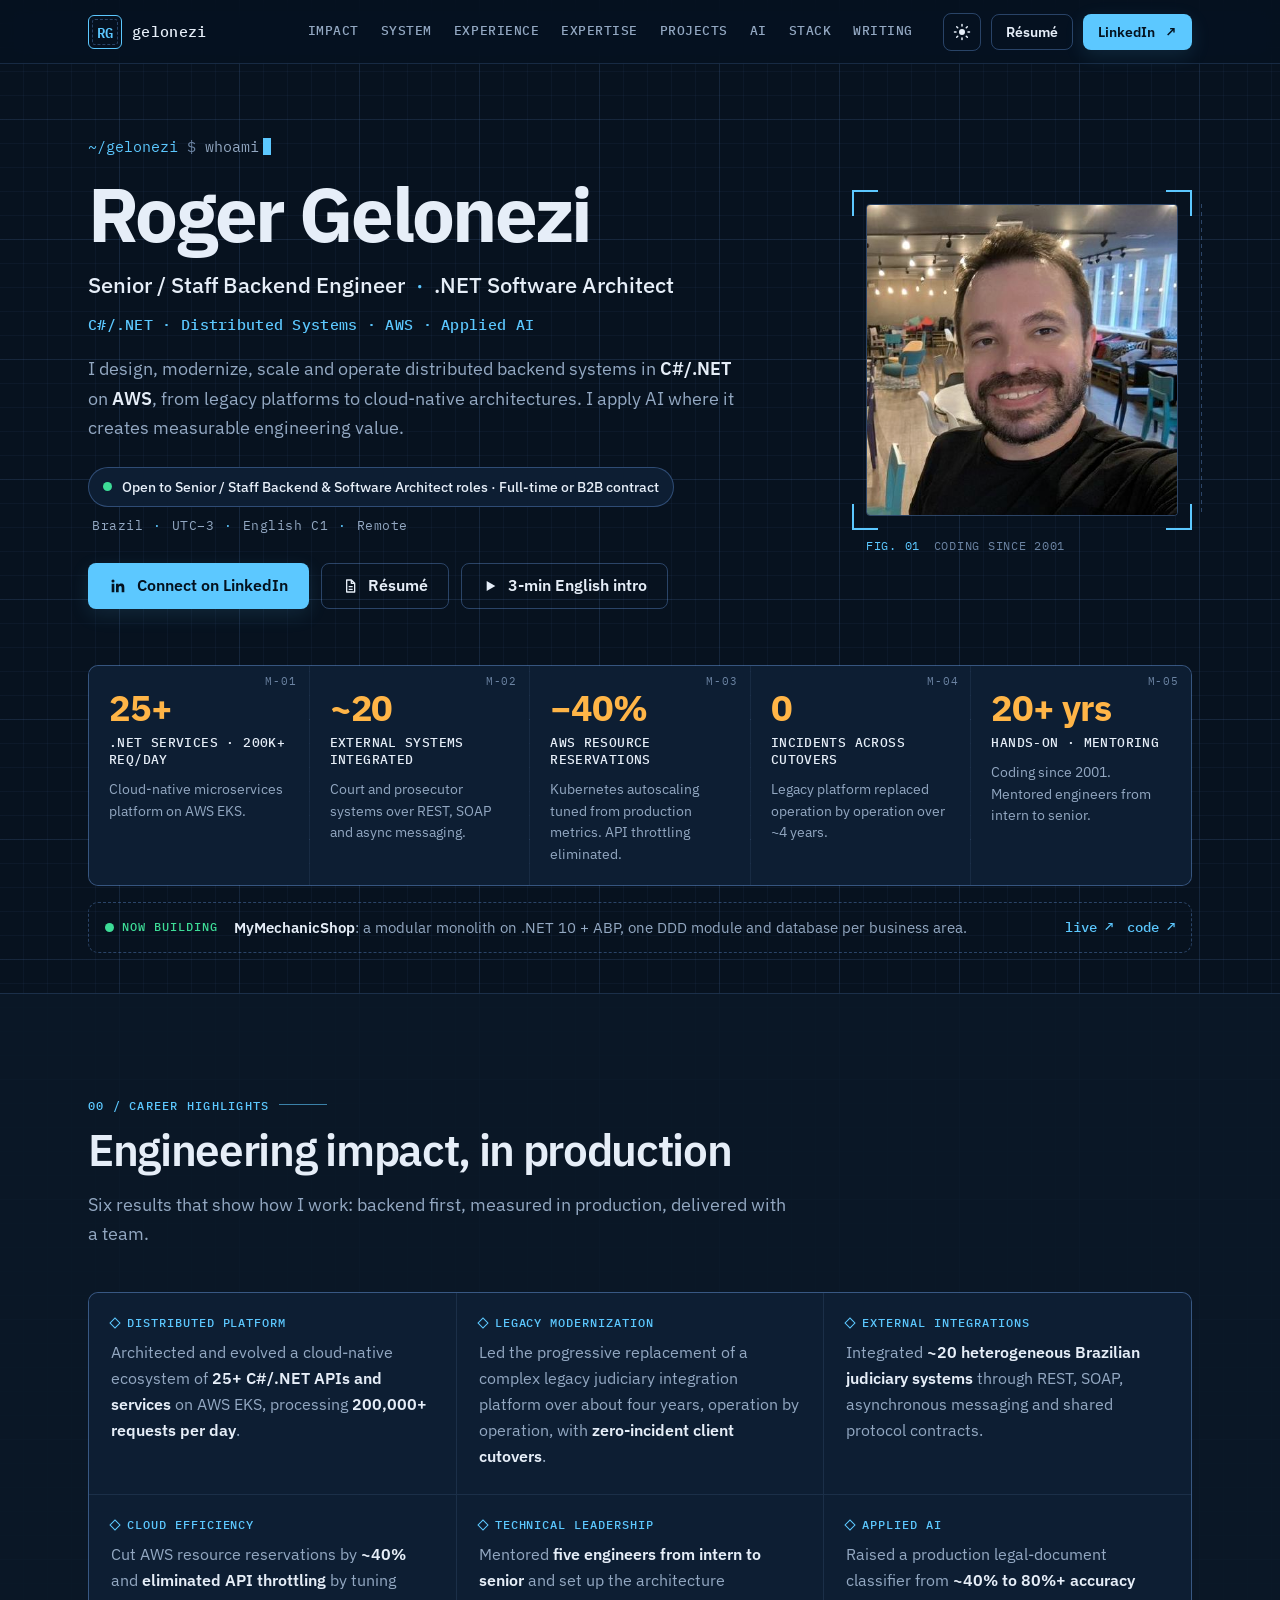
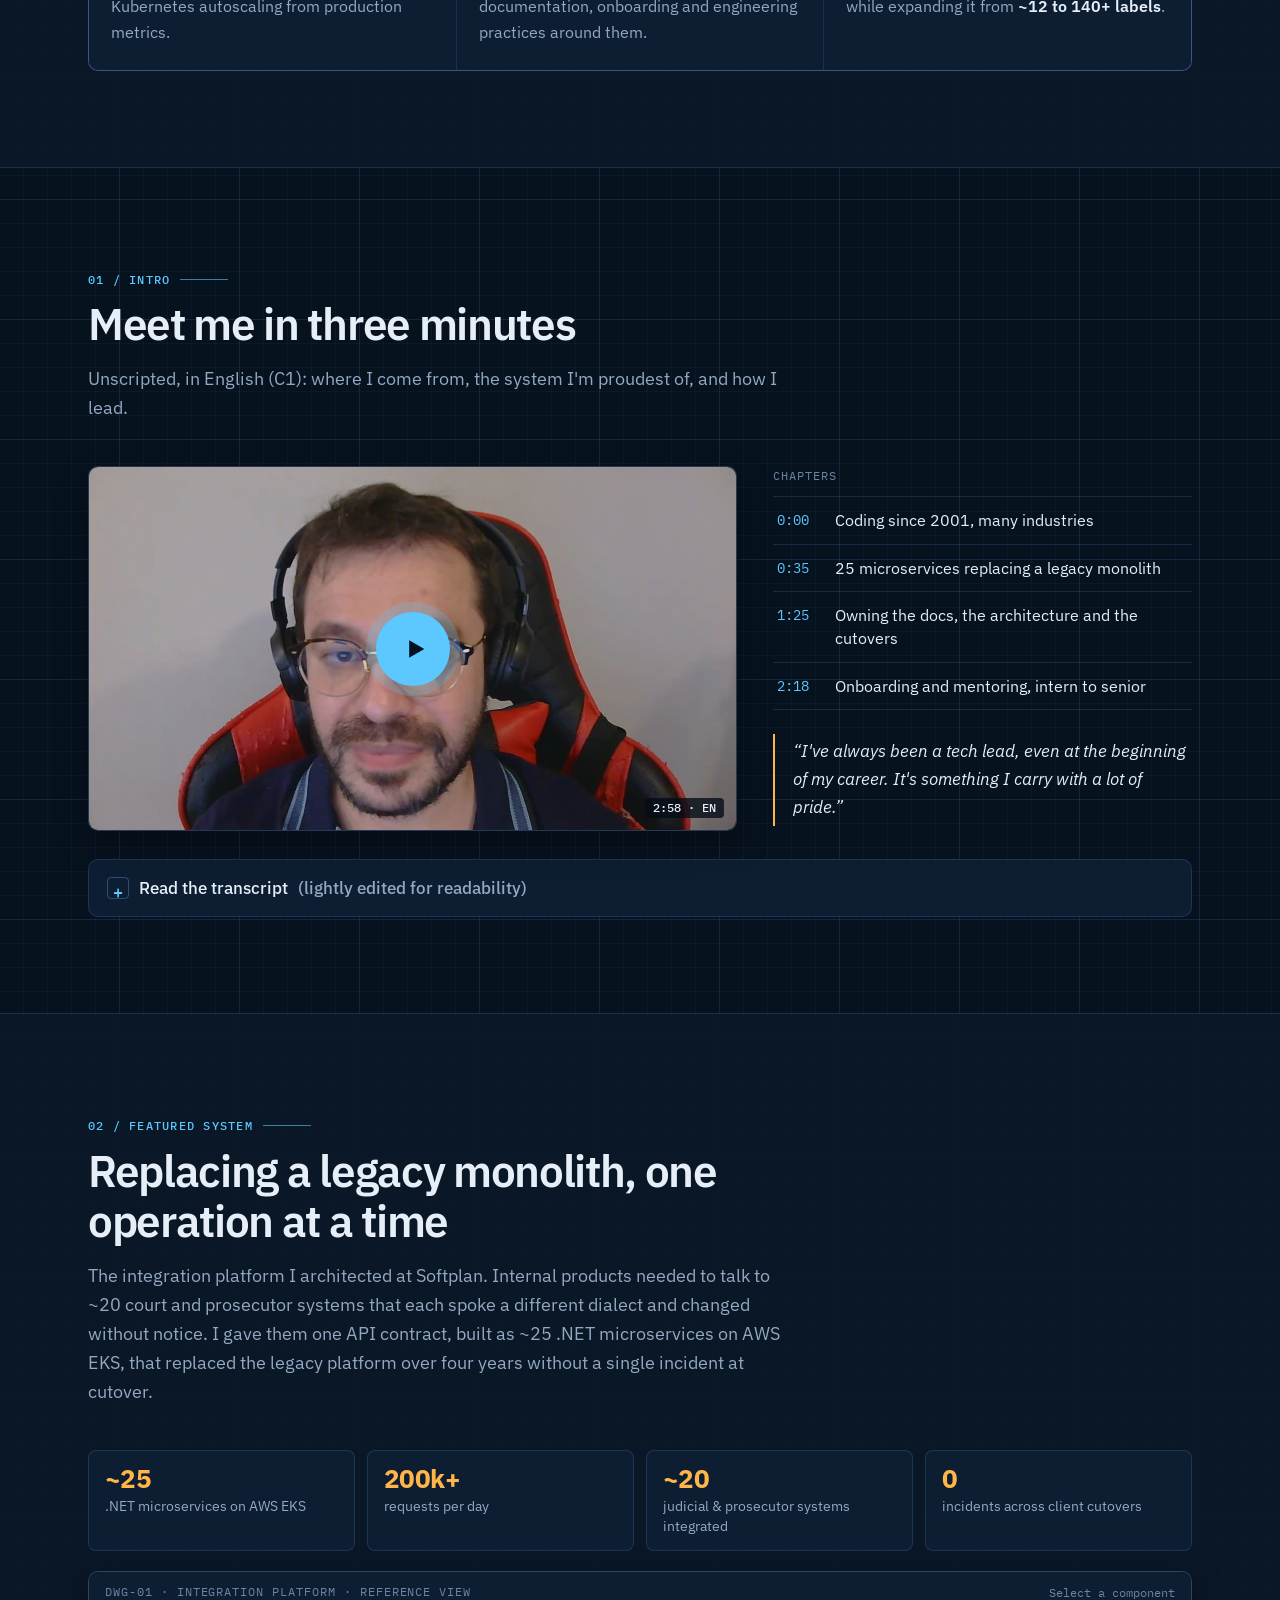
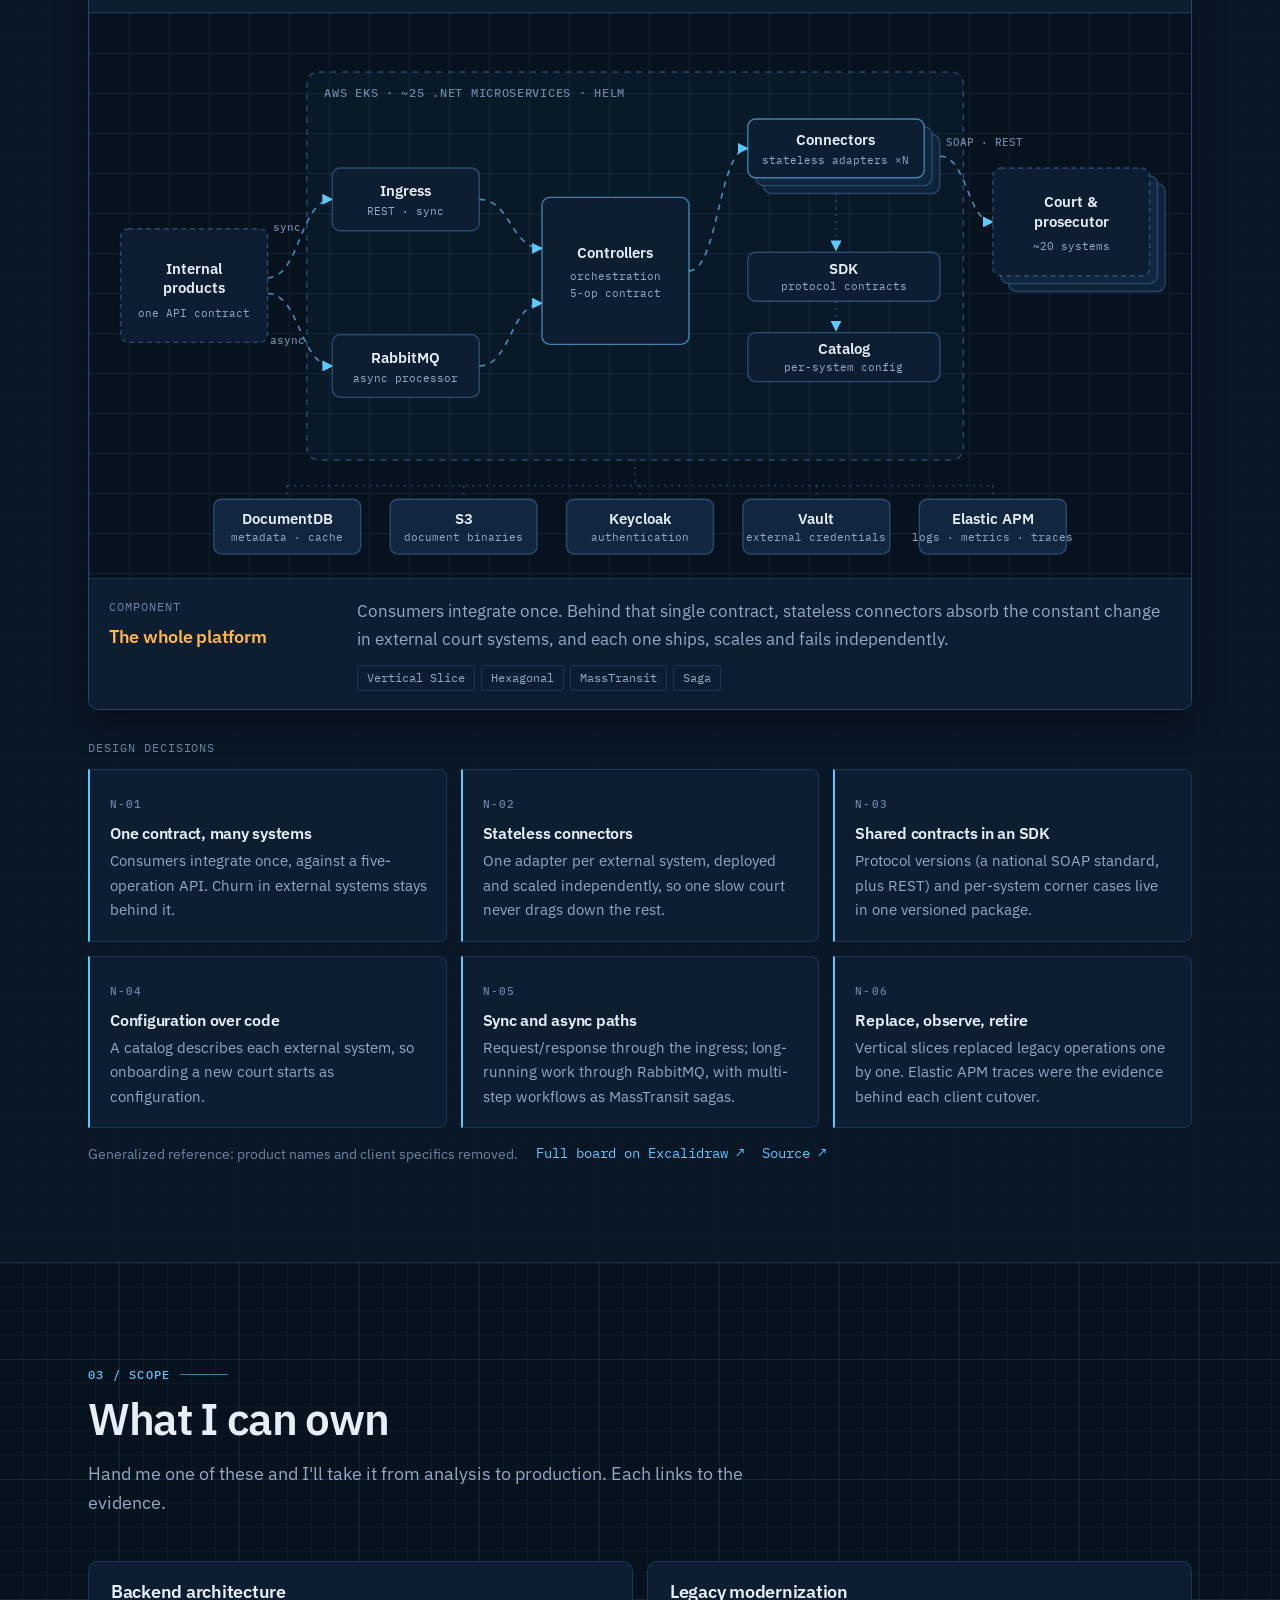
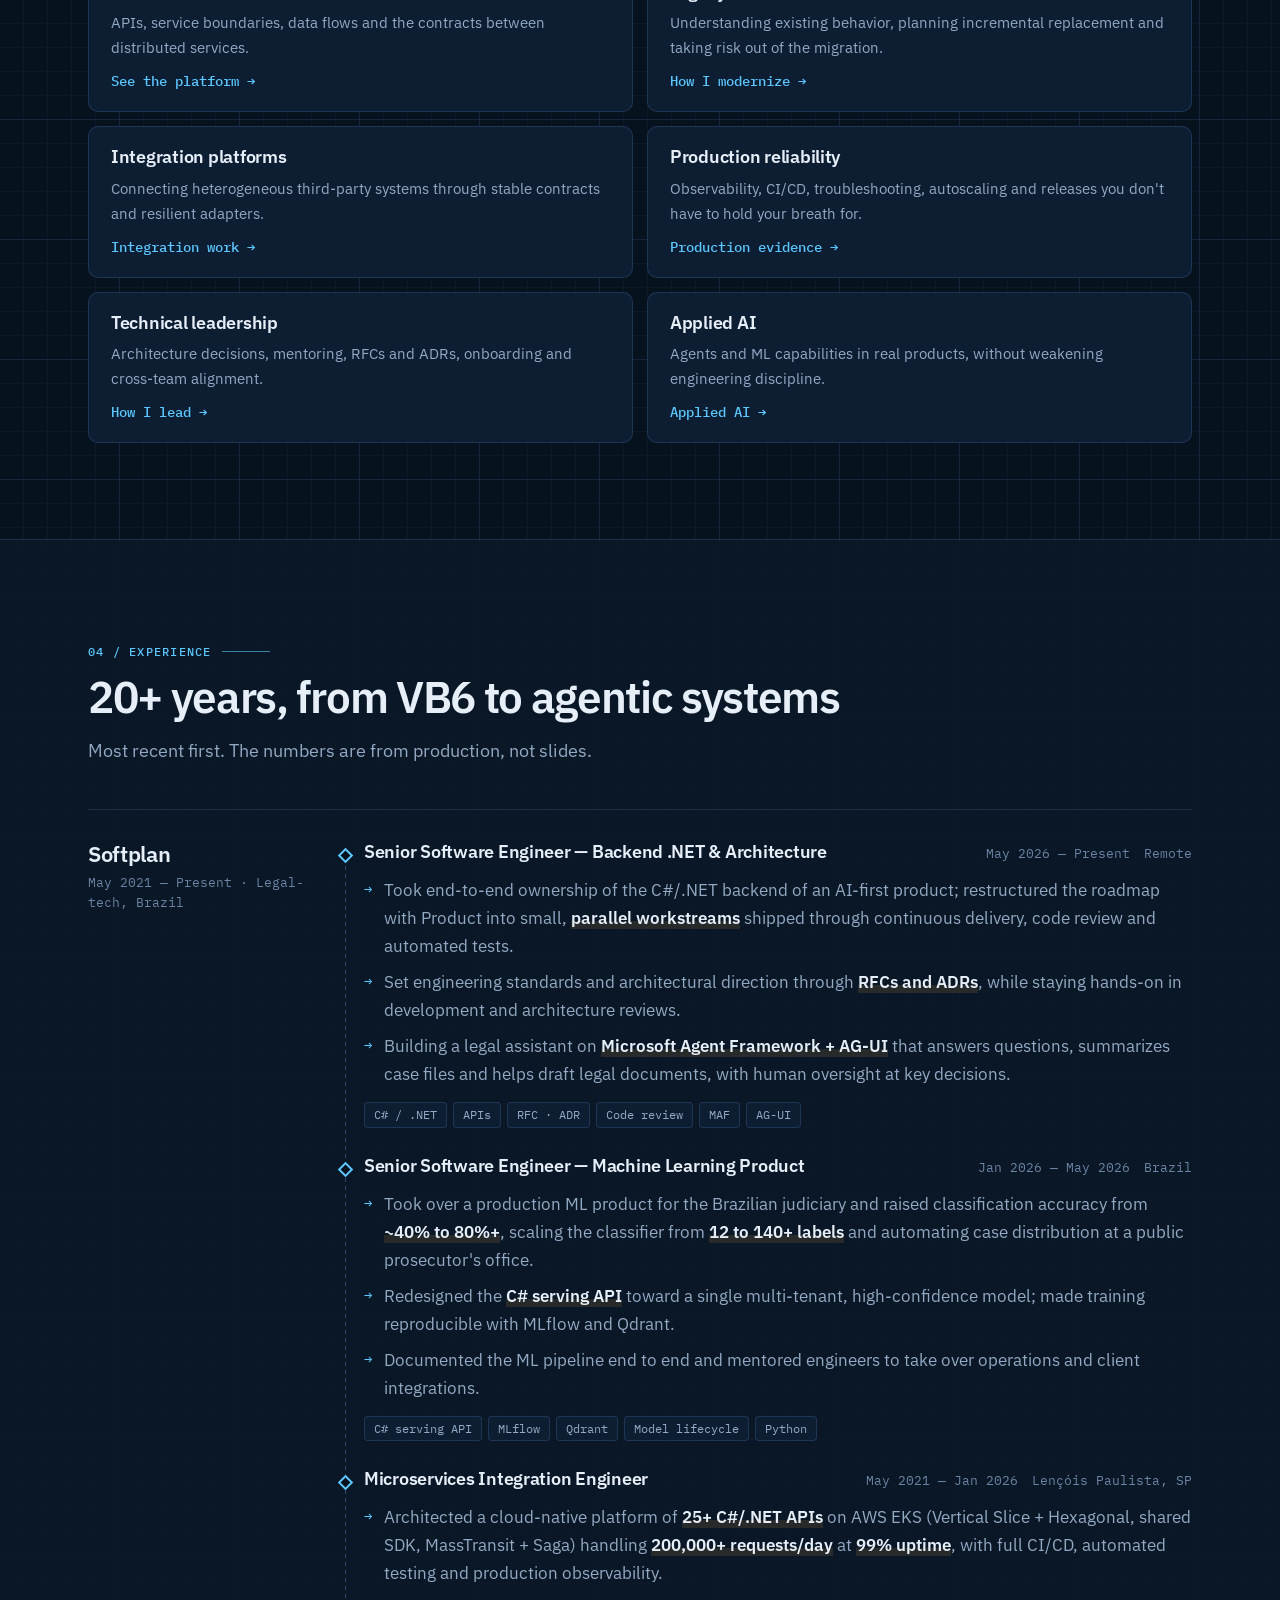
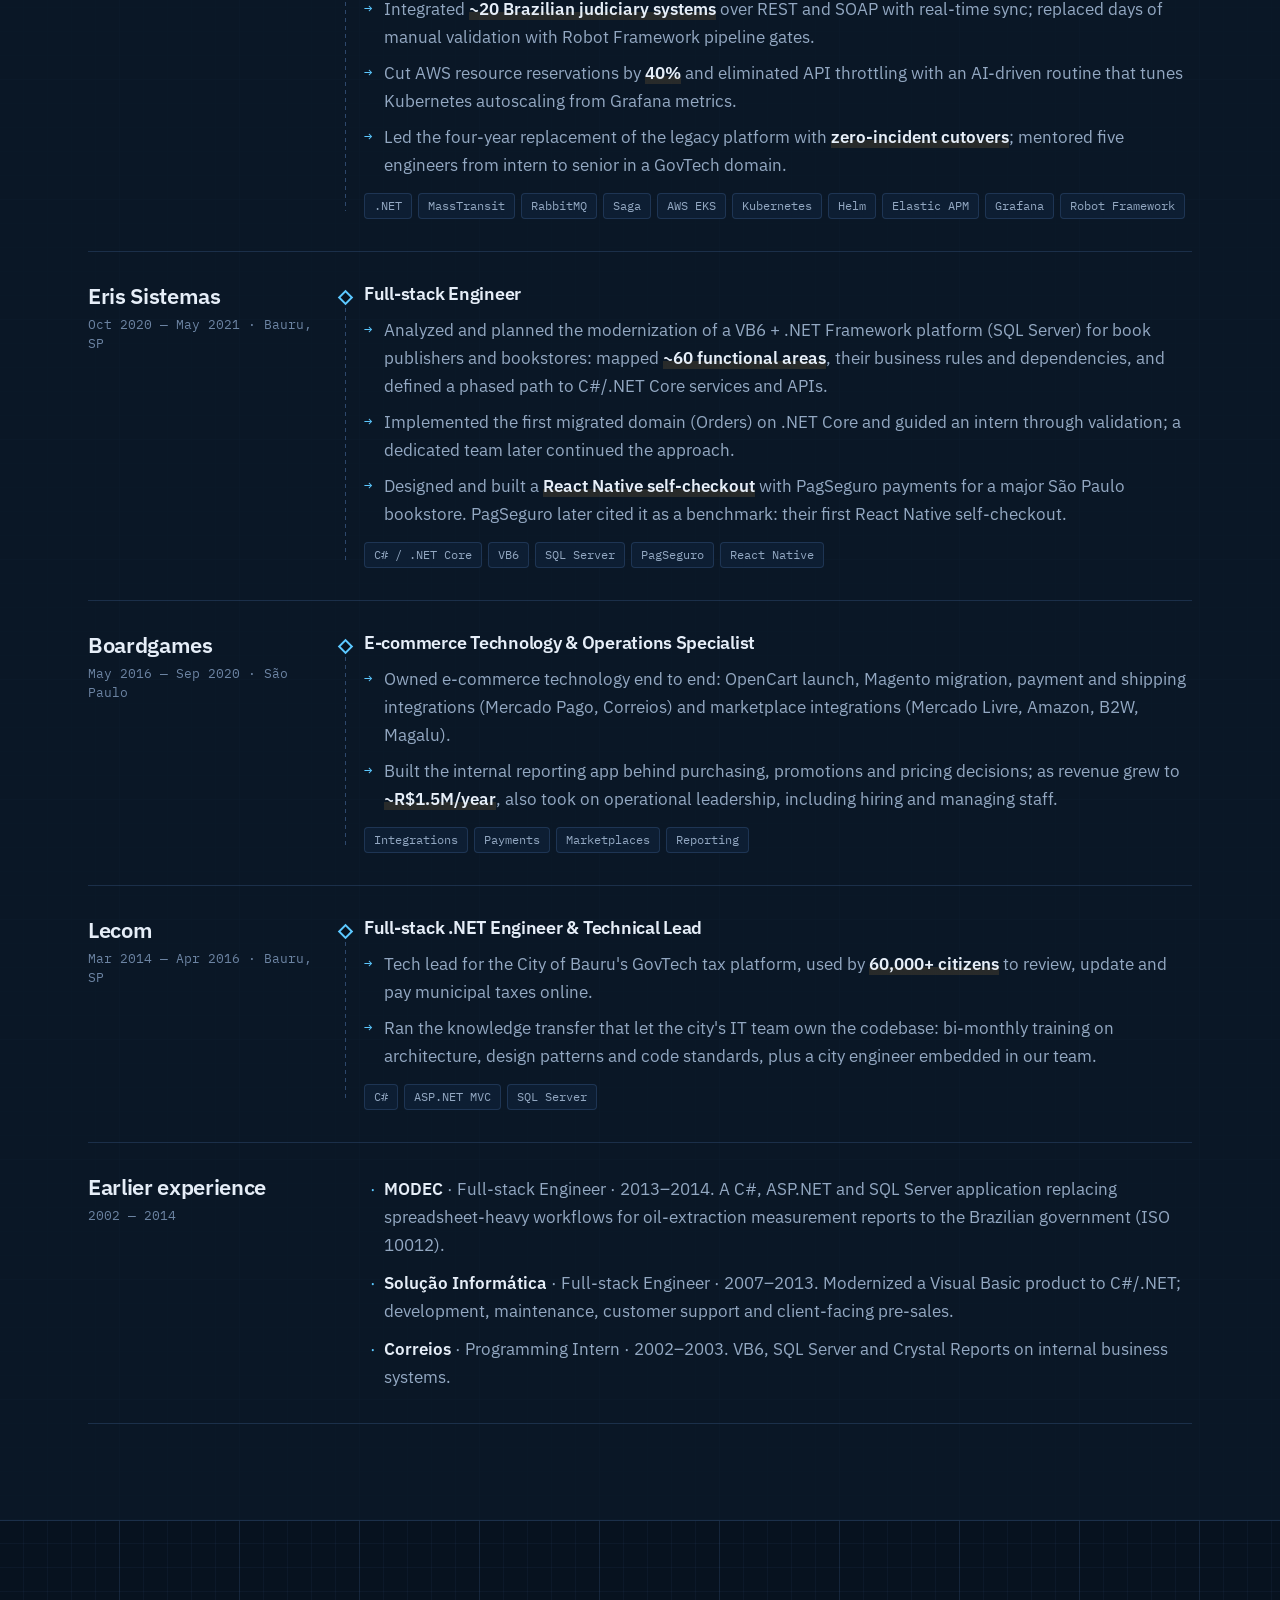
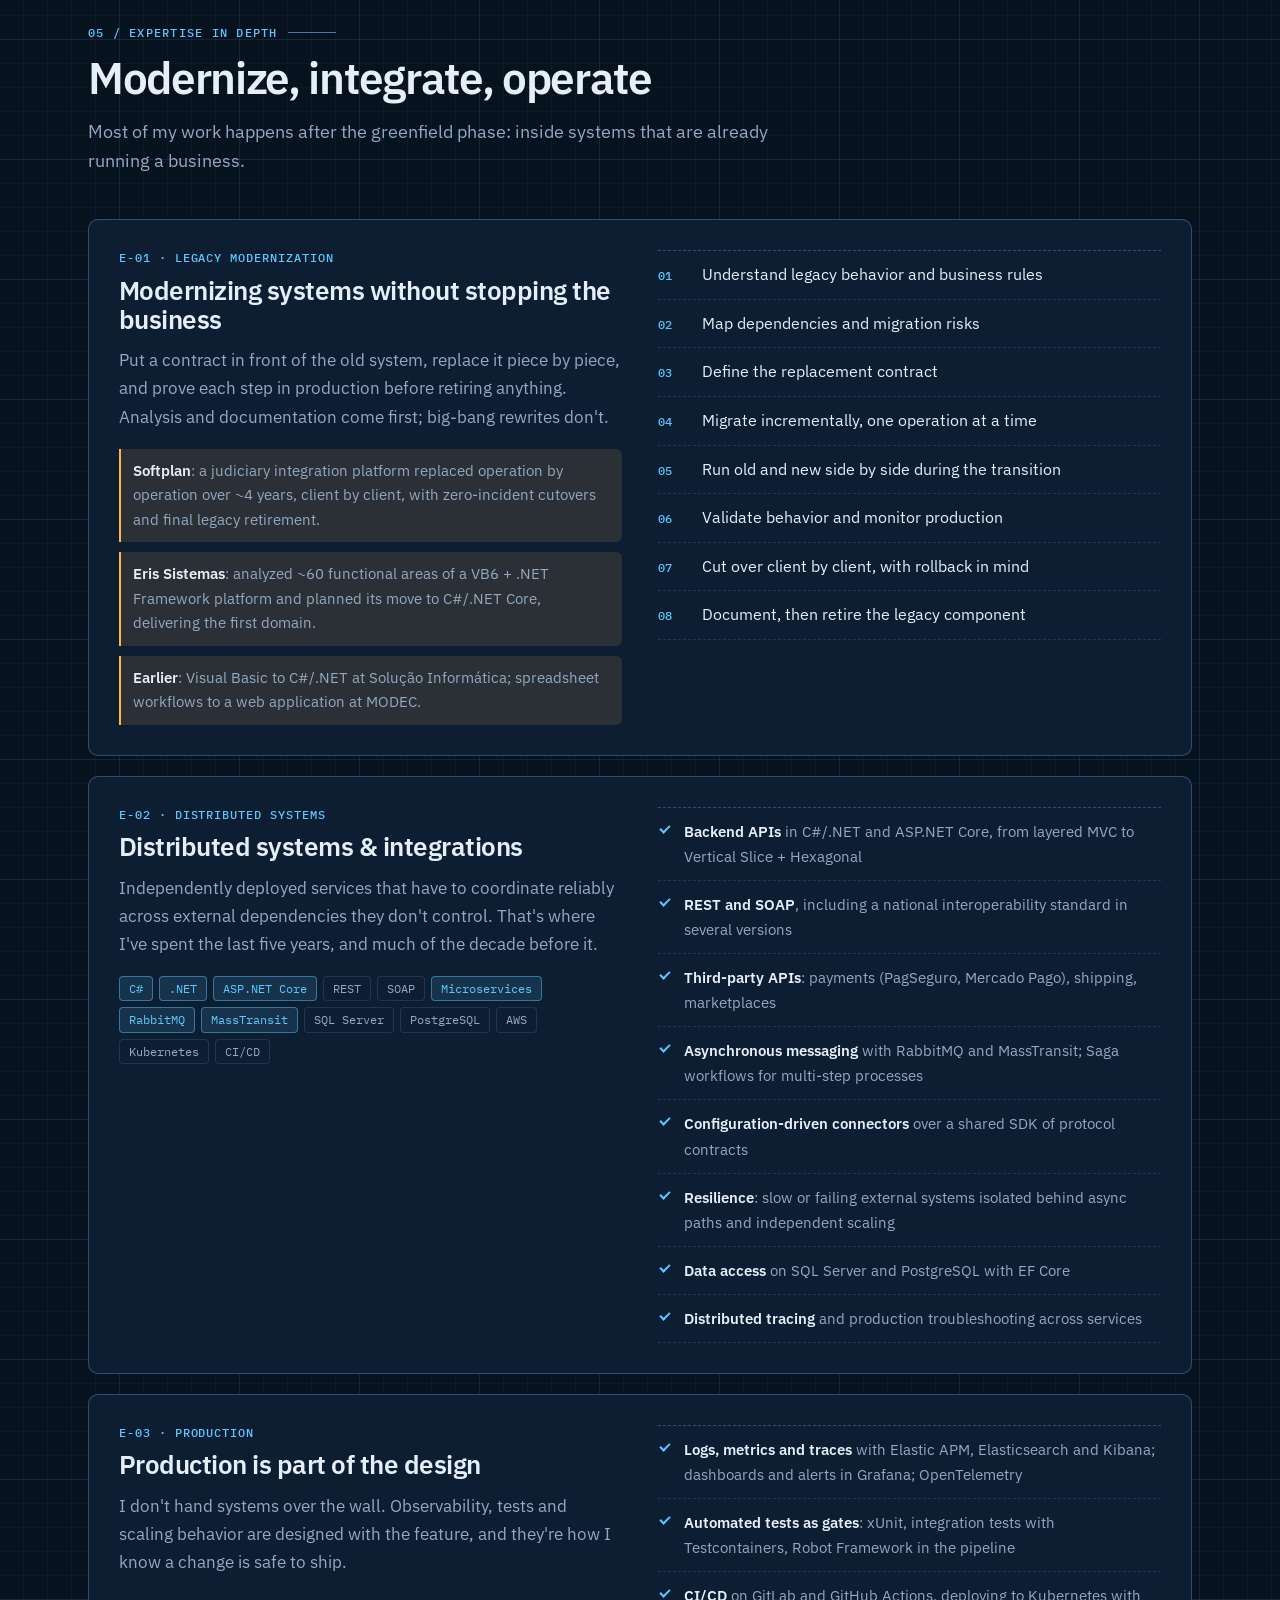
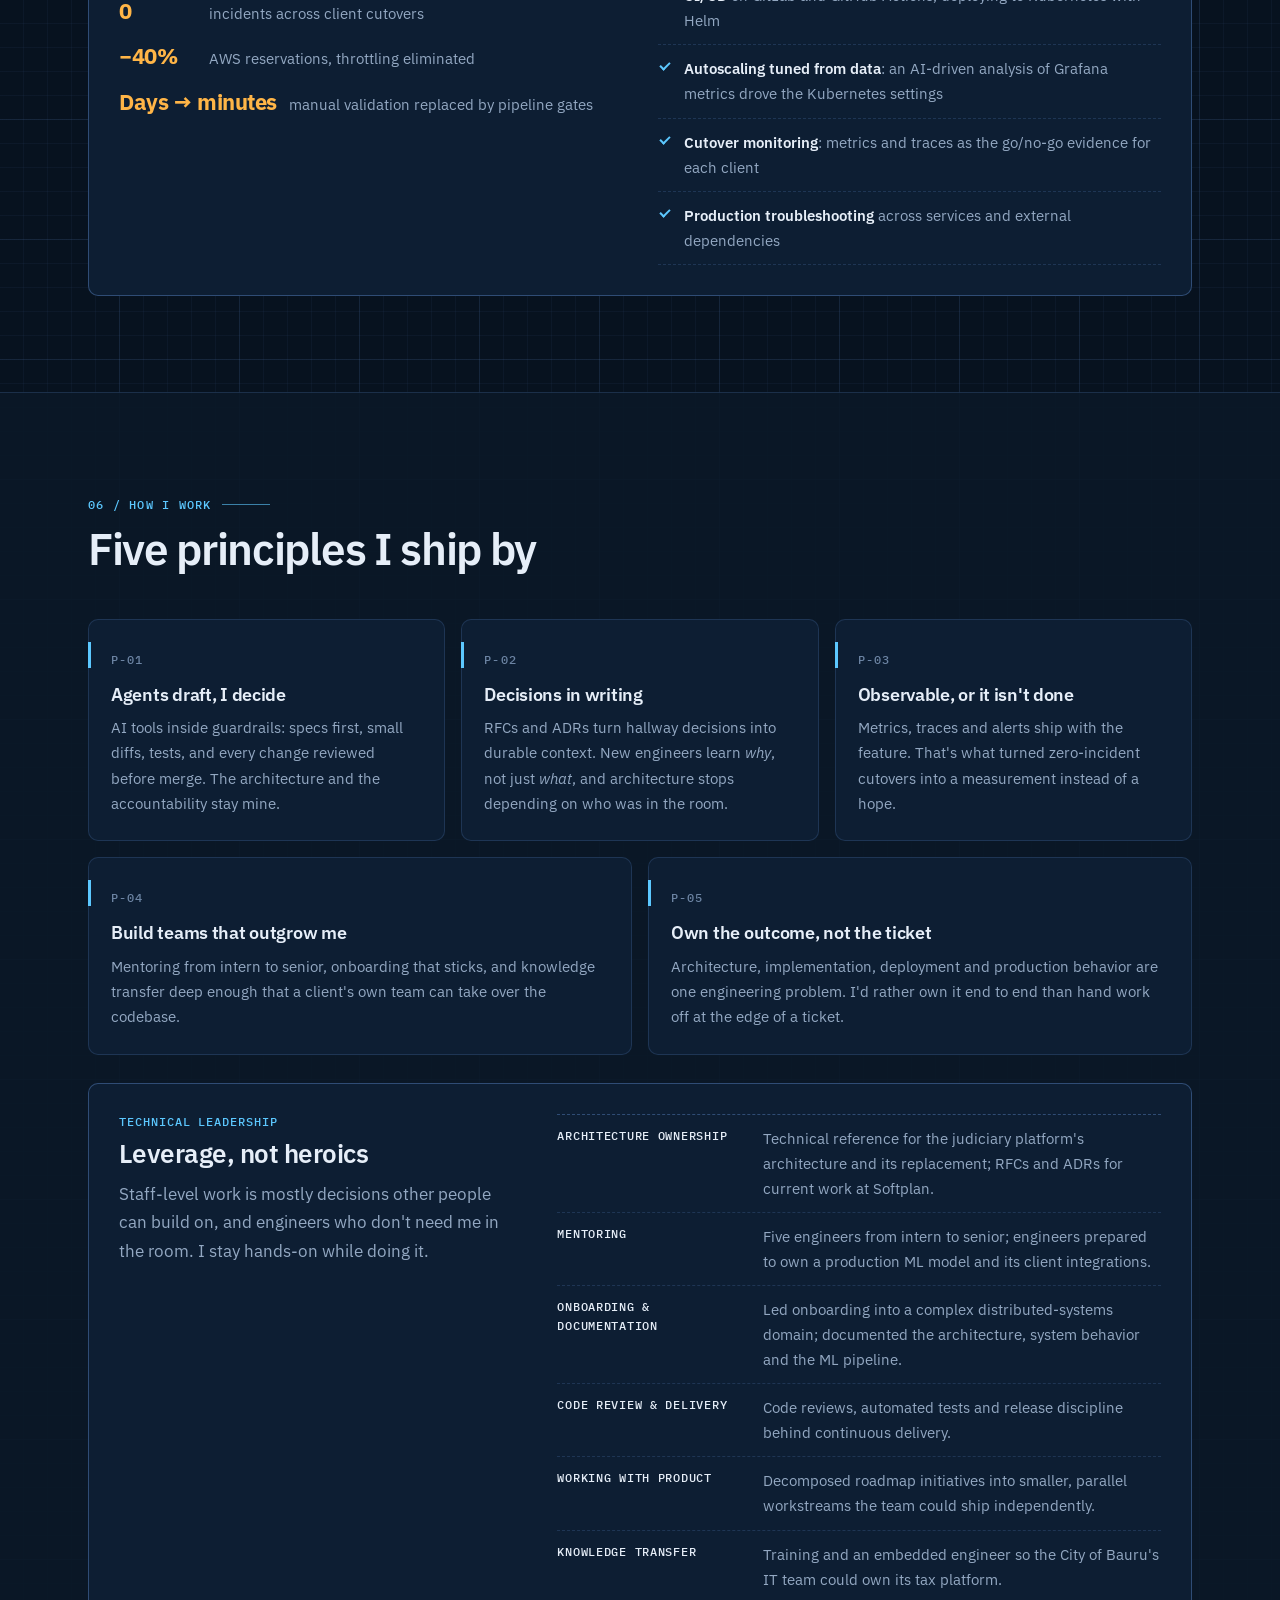
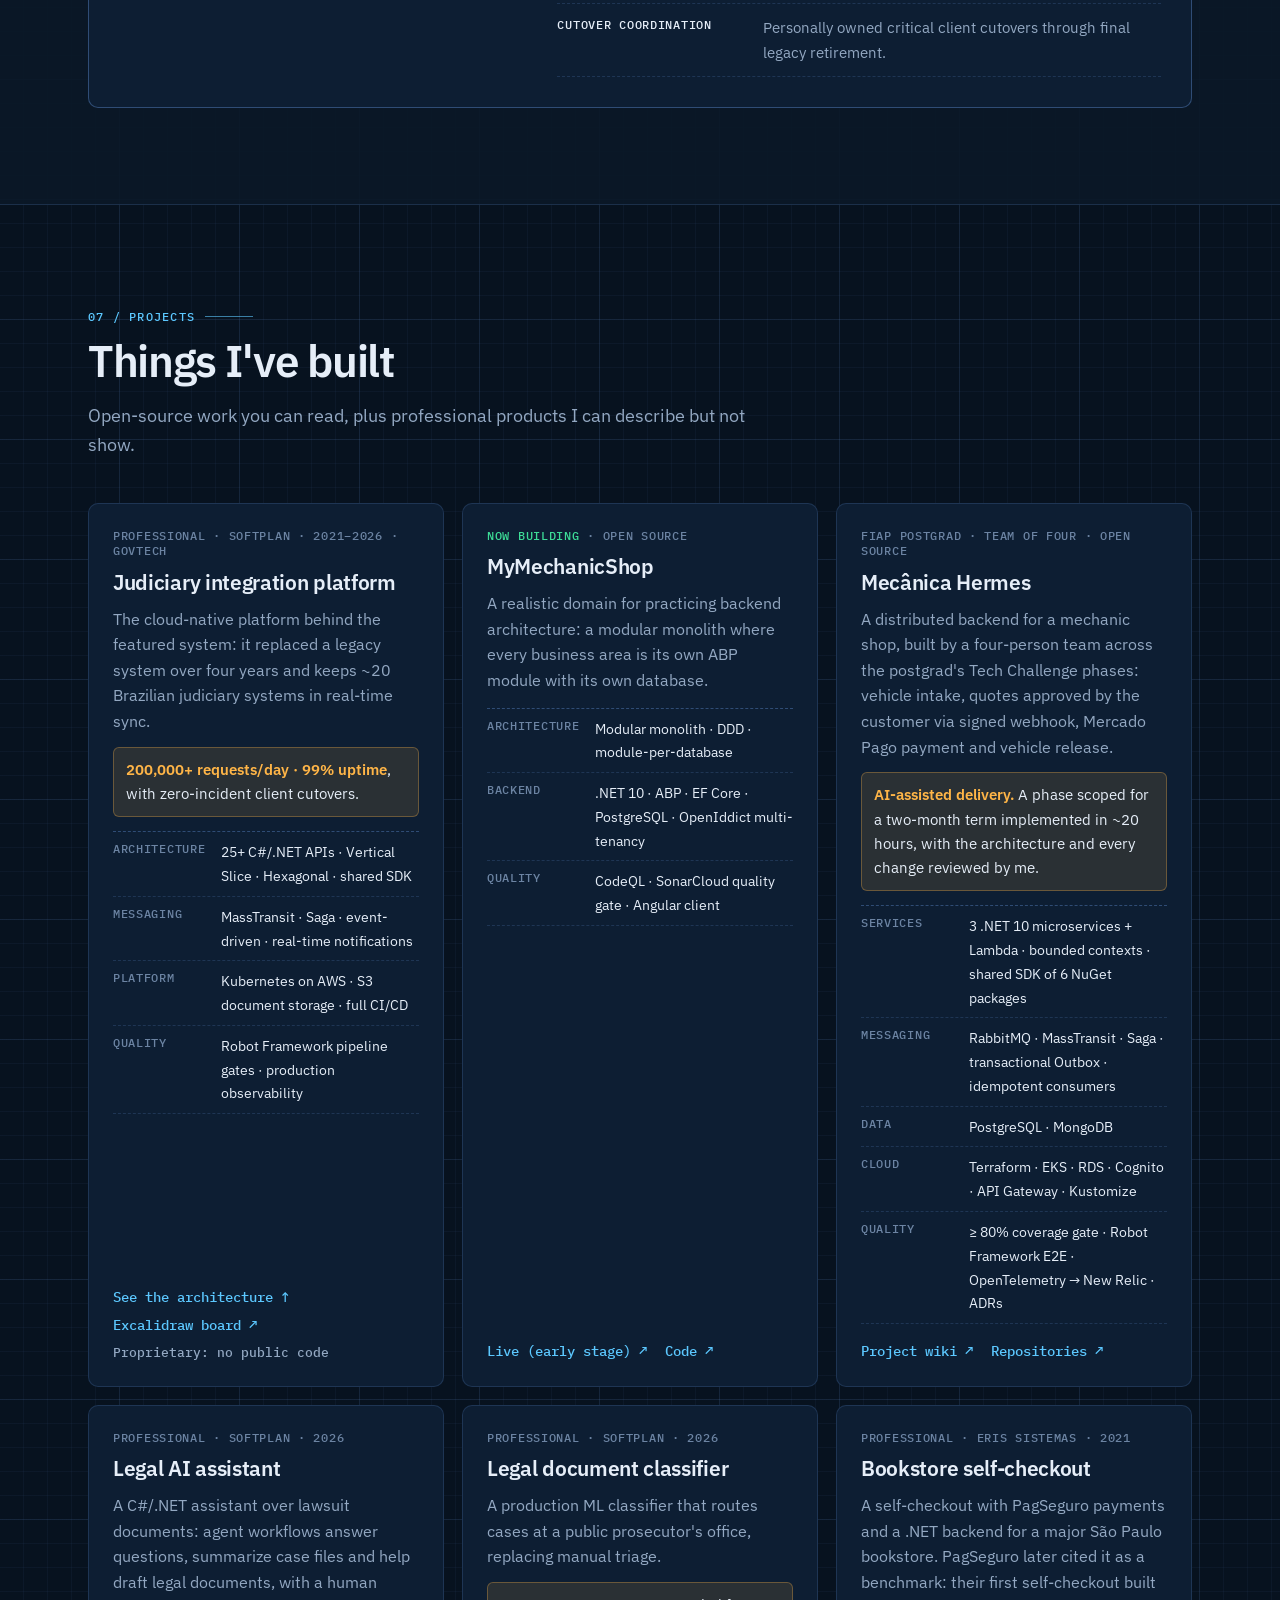
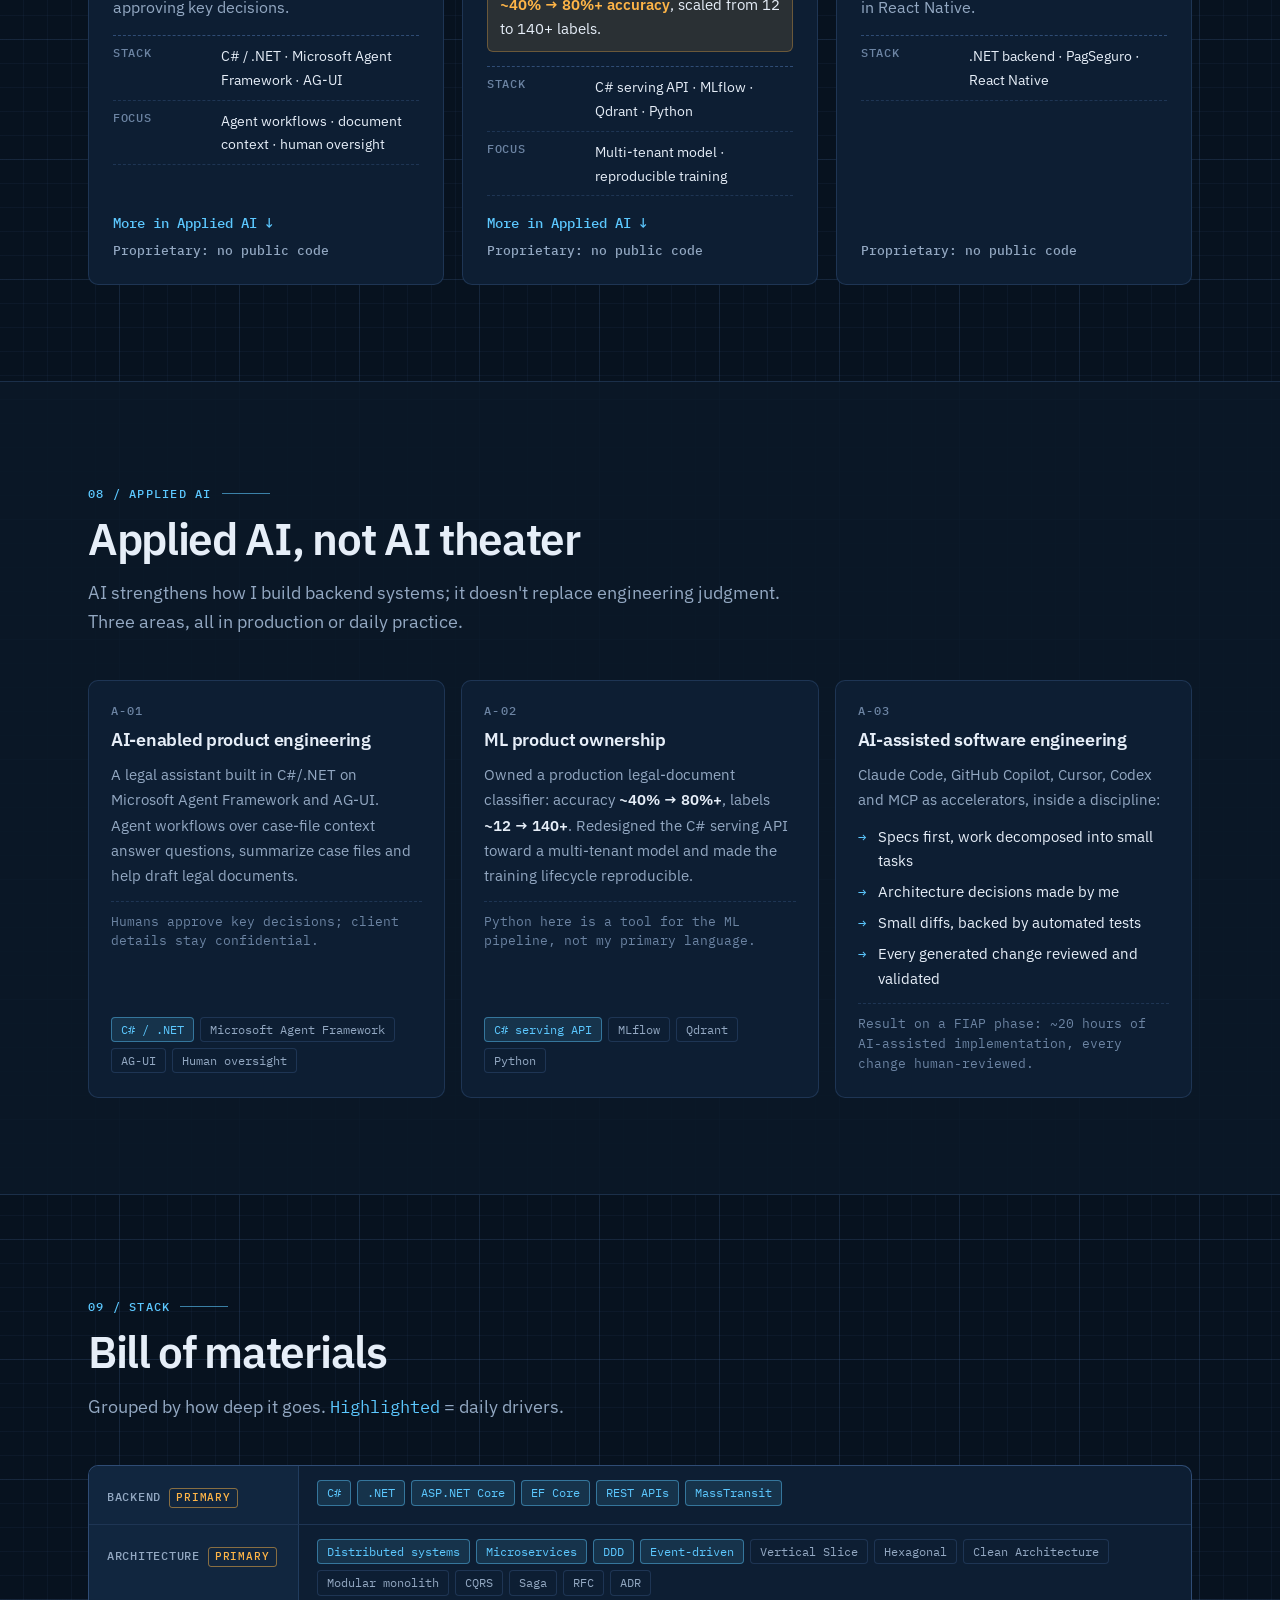
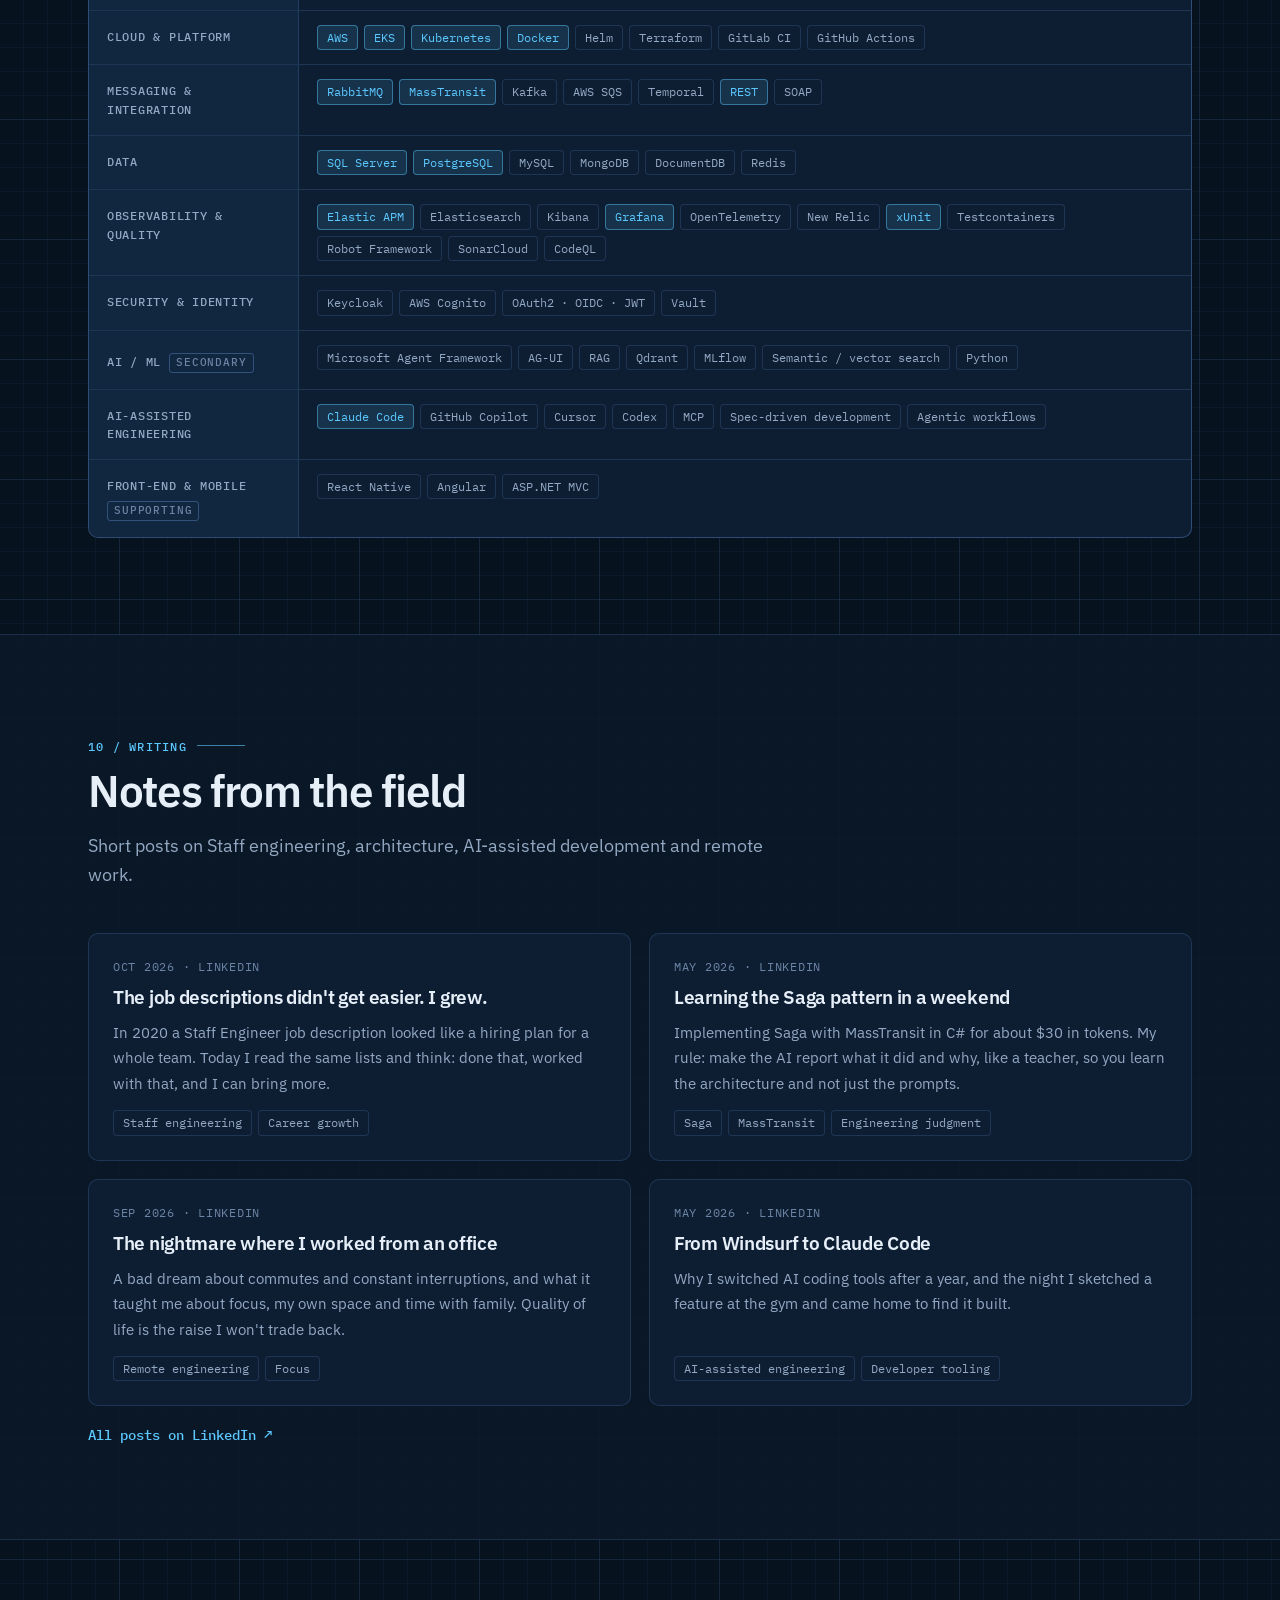
==== commit 0263d22d: "Merge pull request #5 from gelonezi/chore/private-temp-and-renames Keep .temp off the site and follo" ====
--- a/index.html
+++ b/index.html
@@ -5,7 +5,7 @@
   <meta name="viewport" content="width=device-width, initial-scale=1">
 
   <title>Roger Gelonezi — Senior/Staff Backend Engineer &amp; .NET Software Architect</title>
-  <meta name="description" content="Senior/Staff Backend Engineer and .NET Software Architect. 20+ years hands-on; C#/.NET, distributed systems, AWS, legacy modernization. Brazil, UTC−3, English C1, remote.">
+  <meta name="description" content="Senior/Staff Backend Engineer and .NET Software Architect with 20+ years in C#/.NET, distributed systems, AWS, legacy modernization and applied AI. Based in Brazil, English C1, open to remote international roles.">
   <meta name="author" content="Roger Gelonezi">
   <meta name="theme-color" content="#07121f">
   <link rel="canonical" href="https://gelonezi.com/">
@@ -23,40 +23,41 @@
   <meta property="profile:last_name" content="Gelonezi">
   <meta name="twitter:card" content="summary_large_image">
 
-  <link rel="icon" href="/favicon.ico" sizes="32x32">
   <link rel="icon" href="assets/favicon.svg" type="image/svg+xml">
-  <link rel="apple-touch-icon" href="assets/apple-touch-icon.png">
+  <link rel="apple-touch-icon" href="assets/img/roger-gelonezi.jpg">
 
   <link rel="preconnect" href="https://fonts.googleapis.com">
   <link rel="preconnect" href="https://fonts.gstatic.com" crossorigin>
   <link rel="stylesheet" href="https://fonts.googleapis.com/css2?family=IBM+Plex+Mono:wght@400;500&family=IBM+Plex+Sans:wght@400;500;600;700&display=swap">
-  <!-- Blocking on purpose: applies the saved theme before the first paint -->
-  <script src="js/theme.js"></script>
   <link rel="stylesheet" href="css/styles.css">
+
+  <!-- Applies the saved theme and enables JS-only effects before first paint -->
+  <script>
+    document.documentElement.classList.add("js");
+    try {
+      const t = localStorage.getItem("theme");
+      if (t === "light" || t === "dark") document.documentElement.dataset.theme = t;
+    } catch (_) {}
+  </script>
 
   <script type="application/ld+json">
   {
     "@context": "https://schema.org",
     "@type": "ProfilePage",
     "url": "https://gelonezi.com/",
-    "dateCreated": "2026-10-12",
-    "dateModified": "2026-11-07",
     "mainEntity": {
       "@type": "Person",
-      "@id": "https://gelonezi.com/#person",
       "name": "Roger Gelonezi",
-      "alternateName": ["Rogério Gelonezi"],
+      "alternateName": ["Rogério Gelonezi", "Rogerio dos Santos Gelonezi"],
       "jobTitle": "Senior / Staff Backend Engineer & .NET Software Architect",
-      "description": "Senior/Staff Backend Engineer and .NET Software Architect with 20+ years of hands-on software engineering, specialized in C#/.NET, distributed systems, AWS, legacy modernization and applied AI.",
-      "award": "1st place, Ideathon Lençóis Paulista (October 2026), team concept Cidade em Dia",
+      "description": "Senior/Staff Backend Engineer and .NET Software Architect with 20+ years in C#/.NET, distributed systems, AWS, legacy modernization and applied AI.",
       "url": "https://gelonezi.com/",
       "image": "https://gelonezi.com/assets/img/roger-gelonezi.jpg",
       "worksFor": { "@type": "Organization", "name": "Softplan" },
       "homeLocation": { "@type": "Place", "address": { "@type": "PostalAddress", "addressCountry": "BR" } },
       "alumniOf": [
         { "@type": "CollegeOrUniversity", "name": "FIAP" },
-        { "@type": "CollegeOrUniversity", "name": "Universidade Virtual do Estado de São Paulo (UNIVESP)" },
-        { "@type": "CollegeOrUniversity", "name": "ITE – Instituição Toledo de Ensino" }
+        { "@type": "CollegeOrUniversity", "name": "Universidade Virtual do Estado de São Paulo (UNIVESP)" }
       ],
       "knowsLanguage": ["en", "pt-BR"],
       "knowsAbout": ["C#", ".NET", "ASP.NET Core", "Backend Engineering", "Distributed Systems", "Microservices", "Software Architecture", "Event-Driven Architecture", "AWS", "Kubernetes", "API Integration", "Legacy Modernization", "SQL Server", "PostgreSQL", "RabbitMQ", "MassTransit", "Observability", "Applied AI", "Technical Leadership"],
@@ -82,10 +83,10 @@
 
       <nav class="site-nav" aria-label="Main">
         <ul id="nav-list" class="nav-list">
+          <li><a href="#impact">Impact</a></li>
           <li><a href="#system">System</a></li>
           <li><a href="#experience">Experience</a></li>
           <li><a href="#expertise">Expertise</a></li>
-          <li><a href="#leadership">Leadership</a></li>
           <li><a href="#projects">Projects</a></li>
           <li><a href="#ai">AI</a></li>
           <li><a href="#stack">Stack</a></li>
@@ -146,7 +147,7 @@
           <div class="portrait-frame">
             <img src="assets/img/roger-gelonezi.jpg" width="460" height="460" alt="Portrait of Roger Gelonezi" fetchpriority="high">
           </div>
-          <figcaption><span class="fig">FIG. 01</span> Lençóis Paulista, SP · Brazil</figcaption>
+          <figcaption><span class="fig">FIG. 01</span> Coding since 2001</figcaption>
         </figure>
       </div>
 
@@ -174,7 +175,7 @@
             <span class="m-id">M-04</span>
             <p class="m-value">0</p>
             <p class="m-label">incidents across cutovers</p>
-            <p class="m-note">Legacy Delphi monolith replaced operation by operation (Strangler Fig) over ~4 years.</p>
+            <p class="m-note">Legacy platform replaced operation by operation over ~4 years.</p>
           </li>
           <li class="metric">
             <span class="m-id">M-05</span>
@@ -195,8 +196,46 @@
       </div>
     </section>
 
+    <!-- ================= 00 IMPACT ================= -->
+    <section id="impact" class="section section-band">
+      <div class="container">
+        <header class="sec-head reveal">
+          <p class="sec-index">00 / Career highlights</p>
+          <h2>Engineering impact, in production</h2>
+          <p class="sec-lead">Six results that show how I work: backend first, measured in production, delivered with a team.</p>
+        </header>
+
+        <ul class="impact">
+          <li class="impact-item reveal">
+            <p class="impact-kicker">Distributed platform</p>
+            <p>Architected and evolved a cloud-native ecosystem of <strong>25+ C#/.NET APIs and services</strong> on AWS EKS, processing <strong>200,000+ requests per day</strong>.</p>
+          </li>
+          <li class="impact-item reveal">
+            <p class="impact-kicker">Legacy modernization</p>
+            <p>Led the progressive replacement of a complex legacy judiciary integration platform over about four years, operation by operation, with <strong>zero-incident client cutovers</strong>.</p>
+          </li>
+          <li class="impact-item reveal">
+            <p class="impact-kicker">External integrations</p>
+            <p>Integrated <strong>~20 heterogeneous Brazilian judiciary systems</strong> through REST, SOAP, asynchronous messaging and shared protocol contracts.</p>
+          </li>
+          <li class="impact-item reveal">
+            <p class="impact-kicker">Cloud efficiency</p>
+            <p>Cut AWS resource reservations by <strong>~40%</strong> and <strong>eliminated API throttling</strong> by tuning Kubernetes autoscaling from production metrics.</p>
+          </li>
+          <li class="impact-item reveal">
+            <p class="impact-kicker">Technical leadership</p>
+            <p>Mentored <strong>five engineers from intern to senior</strong> and set up the architecture documentation, onboarding and engineering practices around them.</p>
+          </li>
+          <li class="impact-item reveal">
+            <p class="impact-kicker">Applied AI</p>
+            <p>Raised a production legal-document classifier from <strong>~40% to 80%+ accuracy</strong> while expanding it from <strong>~12 to 140+ labels</strong>.</p>
+          </li>
+        </ul>
+      </div>
+    </section>
+
     <!-- ================= 01 INTRO VIDEO ================= -->
-    <section id="intro" class="section section-band">
+    <section id="intro" class="section">
       <div class="container">
         <header class="sec-head reveal">
           <p class="sec-index">01 / Intro</p>
@@ -241,7 +280,7 @@
     </section>
 
     <!-- ================= 02 SYSTEM ================= -->
-    <section id="system" class="section">
+    <section id="system" class="section section-band">
       <div class="container">
         <header class="sec-head reveal">
           <p class="sec-index">02 / Featured system</p>
@@ -249,13 +288,13 @@
           <p class="sec-lead">
             The integration platform I architected at Softplan. Internal products needed to talk to ~20 court and
             prosecutor systems that each spoke a different dialect and changed without notice. I gave them one API contract,
-            built as 25+ .NET microservices on AWS EKS, and used the Strangler Fig pattern to replace the legacy Delphi
-            monolith operation by operation over four years, without a single incident at cutover.
+            built as ~25 .NET microservices on AWS EKS, that replaced the legacy platform over four years without a single
+            incident at cutover.
           </p>
         </header>
 
         <ul class="facts reveal" aria-label="Platform facts">
-          <li><span class="f-value">25+</span><span class="f-label">.NET microservices on AWS EKS</span></li>
+          <li><span class="f-value">~25</span><span class="f-label">.NET microservices on AWS EKS</span></li>
           <li><span class="f-value">200k+</span><span class="f-label">requests per day</span></li>
           <li><span class="f-value">~20</span><span class="f-label">judicial &amp; prosecutor systems integrated</span></li>
           <li><span class="f-value">0</span><span class="f-label">incidents across client cutovers</span></li>
@@ -278,7 +317,7 @@
 
               <!-- cluster boundary -->
               <rect class="boundary" x="210" y="52" width="670" height="396" rx="12"/>
-              <text class="boundary-label" x="228" y="78">AWS EKS · 25+ .NET microservices · Helm</text>
+              <text class="boundary-label" x="228" y="78">AWS EKS · ~25 .NET microservices · Helm</text>
 
               <!-- edges: request path -->
               <path class="edge flow" d="M170,262 C203,262 203,182 236,182" marker-end="url(#arrow)"/>
@@ -405,48 +444,58 @@
 
         <p class="diagram-foot reveal">
           Generalized reference: product names and client specifics removed.
-          <a href="https://excalidraw.com/#json=a-eHnApUWQOO8Mw825KjP,vkUMiKu2Mo9H3pV9tt0TKg" target="_blank" rel="noopener">Full board on Excalidraw ↗</a>
+          <a href="https://excalidraw.com/#json=UgHWuOKJ-YpIzjr2gZcGk,PH51qpvOivDnZdqFZ7LgOg" target="_blank" rel="noopener">Full board on Excalidraw ↗</a>
           <a href="https://github.com/gelonezi/system-design-exercises" target="_blank" rel="noopener">Source ↗</a>
         </p>
       </div>
     </section>
 
     <!-- ================= 03 WHAT I CAN OWN ================= -->
-    <section id="own" class="section section-band">
+    <section id="own" class="section">
       <div class="container">
         <header class="sec-head reveal">
           <p class="sec-index">03 / Scope</p>
-          <h2>Scope I have owned</h2>
-          <p class="sec-lead">Four areas I have owned end to end, with the evidence behind each.</p>
+          <h2>What I can own</h2>
+          <p class="sec-lead">Hand me one of these and I'll take it from analysis to production. Each links to the evidence.</p>
         </header>
 
         <ul class="own">
           <li class="own-item reveal">
-            <h3>Platform architecture</h3>
-            <p>Technical reference for a 25+ service .NET integration platform: its documentation, its evolution, and the four-year Strangler Fig replacement of the legacy system, including a dozen on-premises client migrations I ran myself.</p>
+            <h3>Backend architecture</h3>
+            <p>APIs, service boundaries, data flows and the contracts between distributed services.</p>
             <a href="#system">See the platform →</a>
           </li>
           <li class="own-item reveal">
-            <h3>Backend of an AI-first product</h3>
-            <p>End-to-end ownership of the C#/.NET backend, roadmap decomposition with Product, RFCs and ADRs.</p>
-            <a href="#experience">Current role →</a>
+            <h3>Legacy modernization</h3>
+            <p>Understanding existing behavior, planning incremental replacement and taking risk out of the migration.</p>
+            <a href="#modernization">How I modernize →</a>
           </li>
           <li class="own-item reveal">
-            <h3>A production ML product</h3>
-            <p>Took over the classifier, its C# serving API and training lifecycle, and handed operations to the team.</p>
+            <h3>Integration platforms</h3>
+            <p>Connecting heterogeneous third-party systems through stable contracts and resilient adapters.</p>
+            <a href="#integrations">Integration work →</a>
+          </li>
+          <li class="own-item reveal">
+            <h3>Production reliability</h3>
+            <p>Observability, CI/CD, troubleshooting, autoscaling and releases you don't have to hold your breath for.</p>
+            <a href="#production">Production evidence →</a>
+          </li>
+          <li class="own-item reveal">
+            <h3>Technical leadership</h3>
+            <p>Architecture decisions, mentoring, RFCs and ADRs, onboarding and cross-team alignment.</p>
+            <a href="#leadership">How I lead →</a>
+          </li>
+          <li class="own-item reveal">
+            <h3>Applied AI</h3>
+            <p>Agents and ML capabilities in real products, without weakening engineering discipline.</p>
             <a href="#ai">Applied AI →</a>
           </li>
-          <li class="own-item reveal">
-            <h3>Technical lead, public-sector platform</h3>
-            <p>Tax platform used by 60,000+ citizens; knowledge transfer so the client's own team could maintain it.</p>
-            <a href="#leadership">How I lead →</a>
-          </li>
         </ul>
       </div>
     </section>
 
     <!-- ================= 04 EXPERIENCE ================= -->
-    <section id="experience" class="section">
+    <section id="experience" class="section section-band">
       <div class="container">
         <header class="sec-head reveal">
           <p class="sec-index">04 / Experience</p>
@@ -464,8 +513,8 @@
             <ol class="roles">
               <li class="role-item">
                 <div class="role-head">
-                  <h4>Senior Software Engineer</h4>
-                  <p class="role-meta"><span>May 2026 — Present</span><span>Remote</span><span>AI-first .NET product · backend &amp; architecture</span></p>
+                  <h4>Senior Software Engineer — Backend .NET &amp; Architecture</h4>
+                  <p class="role-meta"><span>May 2026 — Present</span><span>Remote</span></p>
                 </div>
                 <ul class="points">
                   <li>Took end-to-end ownership of the C#/.NET backend of an AI-first product; restructured the roadmap with Product into small, <strong>parallel workstreams</strong> shipped through continuous delivery, code review and automated tests.</li>
@@ -477,8 +526,8 @@
 
               <li class="role-item">
                 <div class="role-head">
-                  <h4>Senior Software Engineer</h4>
-                  <p class="role-meta"><span>Jan 2026 — May 2026</span><span>Brazil</span><span>Machine learning product</span></p>
+                  <h4>Senior Software Engineer — Machine Learning Product</h4>
+                  <p class="role-meta"><span>Jan 2026 — May 2026</span><span>Brazil</span></p>
                 </div>
                 <ul class="points">
                   <li>Took over a production ML product for the Brazilian judiciary and raised classification accuracy from <strong>~40% to 80%+</strong>, scaling the classifier from <strong>12 to 140+ labels</strong> and automating case distribution at a public prosecutor's office.</li>
@@ -497,8 +546,7 @@
                   <li>Architected a cloud-native platform of <strong>25+ C#/.NET APIs</strong> on AWS EKS (Vertical Slice + Hexagonal, shared SDK, MassTransit + Saga) handling <strong>200,000+ requests/day</strong> at <strong>99% uptime</strong>, with full CI/CD, automated testing and production observability.</li>
                   <li>Integrated <strong>~20 Brazilian judiciary systems</strong> over REST and SOAP with real-time sync; replaced days of manual validation with Robot Framework pipeline gates.</li>
                   <li>Cut AWS resource reservations by <strong>40%</strong> and eliminated API throttling with an AI-driven routine that tunes Kubernetes autoscaling from Grafana metrics.</li>
-                  <li>Led the four-year Strangler Fig replacement of the legacy Delphi monolith with <strong>zero-incident cutovers</strong>; mentored five engineers from intern to senior in a GovTech domain.</li>
-                  <li>Grew with the platform: started by maintaining the legacy system and extracting its use-case rules into the specifications for the new APIs (2021); took on the <strong>architect's responsibilities</strong> for the platform, without the title, and trained the developers joining the team (2024); then sole owner of the <strong>on-premises legacy-replacement strategy</strong>, configuring, running overnight and verifying through observability the migrations of a dozen clients, and training the support team that took over maintenance (2025).</li>
+                  <li>Led the four-year replacement of the legacy platform with <strong>zero-incident cutovers</strong>; mentored five engineers from intern to senior in a GovTech domain.</li>
                 </ul>
                 <ul class="chips"><li>.NET</li><li>MassTransit</li><li>RabbitMQ</li><li>Saga</li><li>AWS EKS</li><li>Kubernetes</li><li>Helm</li><li>Elastic APM</li><li>Grafana</li><li>Robot Framework</li></ul>
               </li>
@@ -534,7 +582,7 @@
               <li class="role-item">
                 <div class="role-head"><h4>E-commerce Technology &amp; Operations Specialist</h4></div>
                 <ul class="points">
-                  <li>Owned e-commerce technology end to end: OpenCart launch, the transition to Magento (with an external vendor), payment and shipping integrations (Mercado Pago, Correios) and marketplace integrations (Mercado Livre, Amazon, B2W, Magalu).</li>
+                  <li>Owned e-commerce technology end to end: OpenCart launch, Magento migration, payment and shipping integrations (Mercado Pago, Correios) and marketplace integrations (Mercado Livre, Amazon, B2W, Magalu).</li>
                   <li>Built the internal reporting app behind purchasing, promotions and pricing decisions; as revenue grew to <strong>~R$1.5M/year</strong>, also took on operational leadership, including hiring and managing staff.</li>
                 </ul>
                 <ul class="chips"><li>Integrations</li><li>Payments</li><li>Marketplaces</li><li>Reporting</li></ul>
@@ -577,7 +625,7 @@
     </section>
 
     <!-- ================= 05 EXPERTISE ================= -->
-    <section id="expertise" class="section section-band">
+    <section id="expertise" class="section">
       <div class="container">
         <header class="sec-head reveal">
           <p class="sec-index">05 / Expertise in depth</p>
@@ -595,7 +643,7 @@
               before retiring anything. Analysis and documentation come first; big-bang rewrites don't.
             </p>
             <ul class="evidence">
-              <li><strong>Softplan</strong>: a legacy Delphi monolith behind a judiciary integration platform, replaced operation by operation (Strangler Fig) over ~4 years. I owned the on-premises migration strategy end to end: a dozen clients, each cutover configured, run overnight and verified through observability, with zero incidents and final legacy retirement.</li>
+              <li><strong>Softplan</strong>: a judiciary integration platform replaced operation by operation over ~4 years, client by client, with zero-incident cutovers and final legacy retirement.</li>
               <li><strong>Eris Sistemas</strong>: analyzed ~60 functional areas of a VB6 + .NET Framework platform and planned its move to C#/.NET Core, delivering the first domain.</li>
               <li><strong>Earlier</strong>: Visual Basic to C#/.NET at Solução Informática; spreadsheet workflows to a web application at MODEC.</li>
             </ul>
@@ -651,7 +699,7 @@
             <ul class="mini-metrics">
               <li><span class="mm-value">0</span><span class="mm-label">incidents across client cutovers</span></li>
               <li><span class="mm-value">−40%</span><span class="mm-label">AWS reservations, throttling eliminated</span></li>
-              <li><span class="mm-value">Days</span><span class="mm-label">of manual validation replaced by Robot Framework pipeline gates</span></li>
+              <li><span class="mm-value">Days → minutes</span><span class="mm-label">manual validation replaced by pipeline gates</span></li>
             </ul>
           </div>
           <ul class="checklist">
@@ -667,7 +715,7 @@
     </section>
 
     <!-- ================= 06 PRINCIPLES & LEADERSHIP ================= -->
-    <section id="principles" class="section">
+    <section id="principles" class="section section-band">
       <div class="container">
         <header class="sec-head reveal">
           <p class="sec-index">06 / How I work</p>
@@ -708,20 +756,20 @@
             <p>Staff-level work is mostly decisions other people can build on, and engineers who don't need me in the room. I stay hands-on while doing it.</p>
           </div>
           <dl class="lead-table">
-            <div><dt>Architecture ownership</dt><dd>Technical reference for the judiciary integration platform from 2024, carrying the architect's responsibilities without the title, after three years extracting the legacy system's rules into the new APIs' specifications; RFCs and ADRs for current work at Softplan.</dd></div>
+            <div><dt>Architecture ownership</dt><dd>Technical reference for the judiciary platform's architecture and its replacement; RFCs and ADRs for current work at Softplan.</dd></div>
             <div><dt>Mentoring</dt><dd>Five engineers from intern to senior; engineers prepared to own a production ML model and its client integrations.</dd></div>
             <div><dt>Onboarding &amp; documentation</dt><dd>Led onboarding into a complex distributed-systems domain; documented the architecture, system behavior and the ML pipeline.</dd></div>
             <div><dt>Code review &amp; delivery</dt><dd>Code reviews, automated tests and release discipline behind continuous delivery.</dd></div>
             <div><dt>Working with Product</dt><dd>Decomposed roadmap initiatives into smaller, parallel workstreams the team could ship independently.</dd></div>
-            <div><dt>Knowledge transfer</dt><dd>Trained the support team that took over the platform's maintenance in 2025; earlier, training and an embedded engineer so the City of Bauru's IT team could own its tax platform.</dd></div>
-            <div><dt>Cutover coordination</dt><dd>Sole owner of the on-premises legacy-replacement strategy: configured, ran overnight and verified through observability the migrations of a dozen clients, through final legacy retirement.</dd></div>
+            <div><dt>Knowledge transfer</dt><dd>Training and an embedded engineer so the City of Bauru's IT team could own its tax platform.</dd></div>
+            <div><dt>Cutover coordination</dt><dd>Personally owned critical client cutovers through final legacy retirement.</dd></div>
           </dl>
         </div>
       </div>
     </section>
 
     <!-- ================= 07 PROJECTS ================= -->
-    <section id="projects" class="section section-band">
+    <section id="projects" class="section">
       <div class="container">
         <header class="sec-head reveal">
           <p class="sec-index">07 / Projects</p>
@@ -743,7 +791,7 @@
             </dl>
             <p class="card-links">
               <a href="#system">See the architecture ↑</a>
-              <a href="https://excalidraw.com/#json=a-eHnApUWQOO8Mw825KjP,vkUMiKu2Mo9H3pV9tt0TKg" target="_blank" rel="noopener">Excalidraw board ↗</a>
+              <a href="https://excalidraw.com/#json=UgHWuOKJ-YpIzjr2gZcGk,PH51qpvOivDnZdqFZ7LgOg" target="_blank" rel="noopener">Excalidraw board ↗</a>
               <span class="muted">Proprietary: no public code</span>
             </p>
           </article>
@@ -760,21 +808,6 @@
             <p class="card-links">
               <a href="https://mymechanicshop.gelonezi.com/" target="_blank" rel="noopener">Live (early stage) ↗</a>
               <a href="https://github.com/gelonezi/wip-my-mechanic-shop" target="_blank" rel="noopener">Code ↗</a>
-            </p>
-          </article>
-
-          <article class="card reveal">
-            <p class="card-tag"><span class="tag-live">Early stage</span> · Open source · Nov 2026</p>
-            <h3>vibe-engineering</h3>
-            <p>A Claude Code plugin I built for my own AI-assisted workflow: skills that move a piece of work across a GitHub Projects board, from idea to merged code, with every step written into the work item itself.</p>
-            <dl class="spec">
-              <div><dt>Built so far</dt><dd><code>create-board</code>: Draft → Done columns, iterations, estimates, six views · <code>create-item</code>: shapes an idea by conversation and files it as a Draft</dd></div>
-              <div><dt>Planned</dt><dd>Six more skills covering the rest of the flow, from high-level design to review and merge</dd></div>
-              <div><dt>Requires</dt><dd>Claude Code · GitHub CLI with the project scope</dd></div>
-            </dl>
-            <p class="card-links">
-              <a href="https://github.com/gelonezi/vibe-engineering" target="_blank" rel="noopener">Code ↗</a>
-              <span class="muted">Two of eight skills built</span>
             </p>
           </article>
 
@@ -822,9 +855,9 @@
           <article class="card reveal">
             <p class="card-tag">Professional · Eris Sistemas · 2021</p>
             <h3>Bookstore self-checkout</h3>
-            <p>A self-checkout for a major São Paulo bookstore: the mobile app plus the backend integration with PagSeguro payments. PagSeguro later cited it as a benchmark: their first self-checkout built in React Native.</p>
+            <p>A self-checkout with PagSeguro payments and a .NET backend for a major São Paulo bookstore. PagSeguro later cited it as a benchmark: their first self-checkout built in React Native.</p>
             <dl class="spec">
-              <div><dt>Stack</dt><dd>React Native · PagSeguro integration · backend</dd></div>
+              <div><dt>Stack</dt><dd>.NET backend · PagSeguro · React Native</dd></div>
             </dl>
             <p class="card-links"><span class="muted">Proprietary: no public code</span></p>
           </article>
@@ -834,7 +867,7 @@
     </section>
 
     <!-- ================= 08 APPLIED AI ================= -->
-    <section id="ai" class="section">
+    <section id="ai" class="section section-band">
       <div class="container">
         <header class="sec-head reveal">
           <p class="sec-index">08 / Applied AI</p>
@@ -854,7 +887,7 @@
           <article class="ai-card reveal">
             <span class="p-id">A-02</span>
             <h3>ML product ownership</h3>
-            <p>Owned a production legal-document classifier: accuracy <strong>~40% → 80%+</strong>, labels <strong>12 → 140+</strong>. Redesigned the C# serving API toward a multi-tenant model and made the training lifecycle reproducible.</p>
+            <p>Owned a production legal-document classifier: accuracy <strong>~40% → 80%+</strong>, labels <strong>~12 → 140+</strong>. Redesigned the C# serving API toward a multi-tenant model and made the training lifecycle reproducible.</p>
             <p class="ai-note">Python here is a tool for the ML pipeline, not my primary language.</p>
             <ul class="chips"><li class="core">C# serving API</li><li>MLflow</li><li>Qdrant</li><li>Python</li></ul>
           </article>
@@ -862,7 +895,7 @@
           <article class="ai-card reveal">
             <span class="p-id">A-03</span>
             <h3>AI-assisted software engineering</h3>
-            <p>Claude Code, GitHub Copilot, Cursor, Codex and MCP as accelerators, inside a discipline I'm turning into tooling (<a href="#projects">vibe-engineering</a>):</p>
+            <p>Claude Code, GitHub Copilot, Cursor, Codex and MCP as accelerators, inside a discipline:</p>
             <ul class="ai-rules">
               <li>Specs first, work decomposed into small tasks</li>
               <li>Architecture decisions made by me</li>
@@ -876,38 +909,38 @@
     </section>
 
     <!-- ================= 09 STACK ================= -->
-    <section id="stack" class="section section-band">
+    <section id="stack" class="section">
       <div class="container">
         <header class="sec-head reveal">
           <p class="sec-index">09 / Stack</p>
           <h2>Bill of materials</h2>
-          <p class="sec-lead">Grouped by how deep it goes. <span class="core-key">Highlighted</span> = daily drivers; years are my own count of hands-on use.</p>
+          <p class="sec-lead">Grouped by how deep it goes. <span class="core-key">Highlighted</span> = daily drivers.</p>
         </header>
 
         <dl class="bom reveal">
           <div class="bom-row">
             <dt>Backend <span class="tier tier-primary">primary</span></dt>
-            <dd><ul class="chips"><li class="core">C# <span class="yrs">15+ yrs</span></li><li class="core">.NET <span class="yrs">15+ yrs</span></li><li class="core">ASP.NET Core <span class="yrs">12 yrs</span></li><li class="core">EF Core <span class="yrs">5 yrs</span></li><li class="core">REST APIs <span class="yrs">5 yrs</span></li><li class="core">MassTransit <span class="yrs">5 yrs</span></li></ul></dd>
+            <dd><ul class="chips"><li class="core">C#</li><li class="core">.NET</li><li class="core">ASP.NET Core</li><li class="core">EF Core</li><li class="core">REST APIs</li><li class="core">MassTransit</li></ul></dd>
           </div>
           <div class="bom-row">
             <dt>Architecture <span class="tier tier-primary">primary</span></dt>
-            <dd><ul class="chips"><li class="core">Distributed systems <span class="yrs">5 yrs</span></li><li class="core">Microservices <span class="yrs">5 yrs</span></li><li class="core">DDD</li><li class="core">Event-driven</li><li>Strangler Fig</li><li>Vertical Slice</li><li>Hexagonal</li><li>Clean Architecture</li><li>Modular monolith</li><li>CQRS</li><li>Saga</li><li>RFC</li><li>ADR</li></ul></dd>
+            <dd><ul class="chips"><li class="core">Distributed systems</li><li class="core">Microservices</li><li class="core">DDD</li><li class="core">Event-driven</li><li>Vertical Slice</li><li>Hexagonal</li><li>Clean Architecture</li><li>Modular monolith</li><li>CQRS</li><li>Saga</li><li>RFC</li><li>ADR</li></ul></dd>
           </div>
           <div class="bom-row">
             <dt>Cloud &amp; platform</dt>
-            <dd><ul class="chips"><li class="core">AWS <span class="yrs">5 yrs</span></li><li class="core">EKS <span class="yrs">5 yrs</span></li><li class="core">Kubernetes <span class="yrs">5 yrs</span></li><li class="core">Docker <span class="yrs">5 yrs</span></li><li>Helm</li><li>Terraform</li><li>Linux</li><li>GitLab CI</li><li>GitHub Actions</li></ul></dd>
+            <dd><ul class="chips"><li class="core">AWS</li><li class="core">EKS</li><li class="core">Kubernetes</li><li class="core">Docker</li><li>Helm</li><li>Terraform</li><li>GitLab CI</li><li>GitHub Actions</li></ul></dd>
           </div>
           <div class="bom-row">
             <dt>Messaging &amp; integration</dt>
-            <dd><ul class="chips"><li class="core">RabbitMQ <span class="yrs">5 yrs</span></li><li class="core">MassTransit <span class="yrs">5 yrs</span></li><li>Kafka</li><li>AWS SQS</li><li>Temporal</li><li class="core">REST <span class="yrs">5 yrs</span></li><li>SOAP</li></ul></dd>
+            <dd><ul class="chips"><li class="core">RabbitMQ</li><li class="core">MassTransit</li><li>Kafka</li><li>AWS SQS</li><li>Temporal</li><li class="core">REST</li><li>SOAP</li></ul></dd>
           </div>
           <div class="bom-row">
             <dt>Data</dt>
-            <dd><ul class="chips"><li class="core">SQL Server <span class="yrs">15+ yrs</span></li><li class="core">PostgreSQL <span class="yrs">7 yrs</span></li><li>DocumentDB <span class="yrs">5 yrs</span></li><li>MongoDB <span class="yrs">5 yrs</span></li><li>MySQL</li><li>Redis</li></ul></dd>
+            <dd><ul class="chips"><li class="core">SQL Server</li><li class="core">PostgreSQL</li><li>MySQL</li><li>MongoDB</li><li>DocumentDB</li><li>Redis</li></ul></dd>
           </div>
           <div class="bom-row">
             <dt>Observability &amp; quality</dt>
-            <dd><ul class="chips"><li class="core">Elastic APM <span class="yrs">5 yrs</span></li><li>Elasticsearch</li><li>Kibana</li><li class="core">Grafana</li><li>OpenTelemetry</li><li>New Relic</li><li class="core">xUnit</li><li>Testcontainers</li><li>Robot Framework <span class="yrs">4 yrs</span></li><li>SonarCloud</li><li>CodeQL</li></ul></dd>
+            <dd><ul class="chips"><li class="core">Elastic APM</li><li>Elasticsearch</li><li>Kibana</li><li class="core">Grafana</li><li>OpenTelemetry</li><li>New Relic</li><li class="core">xUnit</li><li>Testcontainers</li><li>Robot Framework</li><li>SonarCloud</li><li>CodeQL</li></ul></dd>
           </div>
           <div class="bom-row">
             <dt>Security &amp; identity</dt>
@@ -915,7 +948,7 @@
           </div>
           <div class="bom-row">
             <dt>AI / ML <span class="tier">secondary</span></dt>
-            <dd><ul class="chips"><li>Microsoft Agent Framework</li><li>AG-UI</li><li>RAG</li><li>Qdrant <span class="yrs">1 yr</span></li><li>MLflow <span class="yrs">1 yr</span></li><li>Semantic / vector search</li><li>Python <span class="yrs">4 yrs</span></li></ul></dd>
+            <dd><ul class="chips"><li>Microsoft Agent Framework</li><li>AG-UI</li><li>RAG</li><li>Qdrant</li><li>MLflow</li><li>Semantic / vector search</li><li>Python</li></ul></dd>
           </div>
           <div class="bom-row">
             <dt>AI-assisted engineering</dt>
@@ -932,23 +965,15 @@
     <!-- ================= 10 WRITING ================= -->
     <!-- To add a post: copy an <article class="post"> block. Replace the href
          with the post's own URL (LinkedIn: ··· menu → "Copy link to post"). -->
-    <section id="writing" class="section">
+    <section id="writing" class="section section-band">
       <div class="container">
         <header class="sec-head reveal">
           <p class="sec-index">10 / Writing</p>
           <h2>Notes from the field</h2>
-          <p class="sec-lead">Short posts on Staff engineering, architecture, AI-assisted development and building things that matter.</p>
+          <p class="sec-lead">Short posts on Staff engineering, architecture, AI-assisted development and remote work.</p>
         </header>
 
         <div class="posts">
-          <article class="post reveal">
-            <a href="https://www.linkedin.com/posts/gelonezi_innovation-softwareengineering-technologyforgood-share-7524145908104556545-Rabp/" target="_blank" rel="noopener">
-              <p class="post-meta"><time datetime="2026-10">Oct 2026</time> · LinkedIn</p>
-              <h3>Our team won Ideathon Lençóis Paulista</h3>
-              <p>First place with “Cidade em Dia”, a solution concept for a real problem in our city, built with a team of very different backgrounds. Technology earns its value when it solves concrete problems; the prize is consulting support to take the concept further.</p>
-              <ul class="chips"><li>Technology for good</li><li>Innovation</li></ul>
-            </a>
-          </article>
           <article class="post reveal">
             <a href="https://www.linkedin.com/in/gelonezi/recent-activity/all/" target="_blank" rel="noopener">
               <p class="post-meta"><time datetime="2026-10">Oct 2026</time> · LinkedIn</p>
@@ -967,6 +992,14 @@
           </article>
           <article class="post reveal">
             <a href="https://www.linkedin.com/in/gelonezi/recent-activity/all/" target="_blank" rel="noopener">
+              <p class="post-meta"><time datetime="2026-09">Sep 2026</time> · LinkedIn</p>
+              <h3>The nightmare where I worked from an office</h3>
+              <p>A bad dream about commutes and constant interruptions, and what it taught me about focus, my own space and time with family. Quality of life is the raise I won't trade back.</p>
+              <ul class="chips"><li>Remote engineering</li><li>Focus</li></ul>
+            </a>
+          </article>
+          <article class="post reveal">
+            <a href="https://www.linkedin.com/in/gelonezi/recent-activity/all/" target="_blank" rel="noopener">
               <p class="post-meta"><time datetime="2026-05">May 2026</time> · LinkedIn</p>
               <h3>From Windsurf to Claude Code</h3>
               <p>Why I switched AI coding tools after a year, and the night I sketched a feature at the gym and came home to find it built.</p>
@@ -979,7 +1012,7 @@
     </section>
 
     <!-- ================= 11 EDUCATION ================= -->
-    <section id="education" class="section section-band">
+    <section id="education" class="section">
       <div class="container">
         <header class="sec-head reveal">
           <p class="sec-index">11 / Education</p>
@@ -990,7 +1023,7 @@
           <article class="edu-feature reveal">
             <p class="card-tag">Postgraduate · Lato Sensu · 360 h</p>
             <h3>Software Architecture</h3>
-            <p class="edu-school">FIAP · São Paulo · Sep 2025 — Aug 2026</p>
+            <p class="edu-school">FIAP · São Paulo · Aug 2025 — Jul 2026</p>
             <div class="edu-score">
               <span class="score">91.8<small>/100</small></span>
               <span class="score-label">average across 27 modules, all passed</span>
@@ -1022,11 +1055,6 @@
                 <p class="edu-school">CTI “Prof. Isaac Portal Roldán” · 2001 — 2003</p>
               </li>
             </ul>
-            <div class="recognition reveal">
-              <p class="mono-label">Recognition</p>
-              <p class="edu-degree">1st place · Ideathon Lençóis Paulista · Oct 2026</p>
-              <p class="edu-school">Team concept “Cidade em Dia”, a solution for a real municipal problem. Organized with Sebrae for Startups and ABStartups and the city's SEDECON; the prize included consulting support. <a href="https://www.linkedin.com/posts/gelonezi_innovation-softwareengineering-technologyforgood-share-7524145908104556545-Rabp/" target="_blank" rel="noopener">Post ↗</a></p>
-            </div>
             <div class="langs reveal">
               <p class="mono-label">Languages</p>
               <ul>
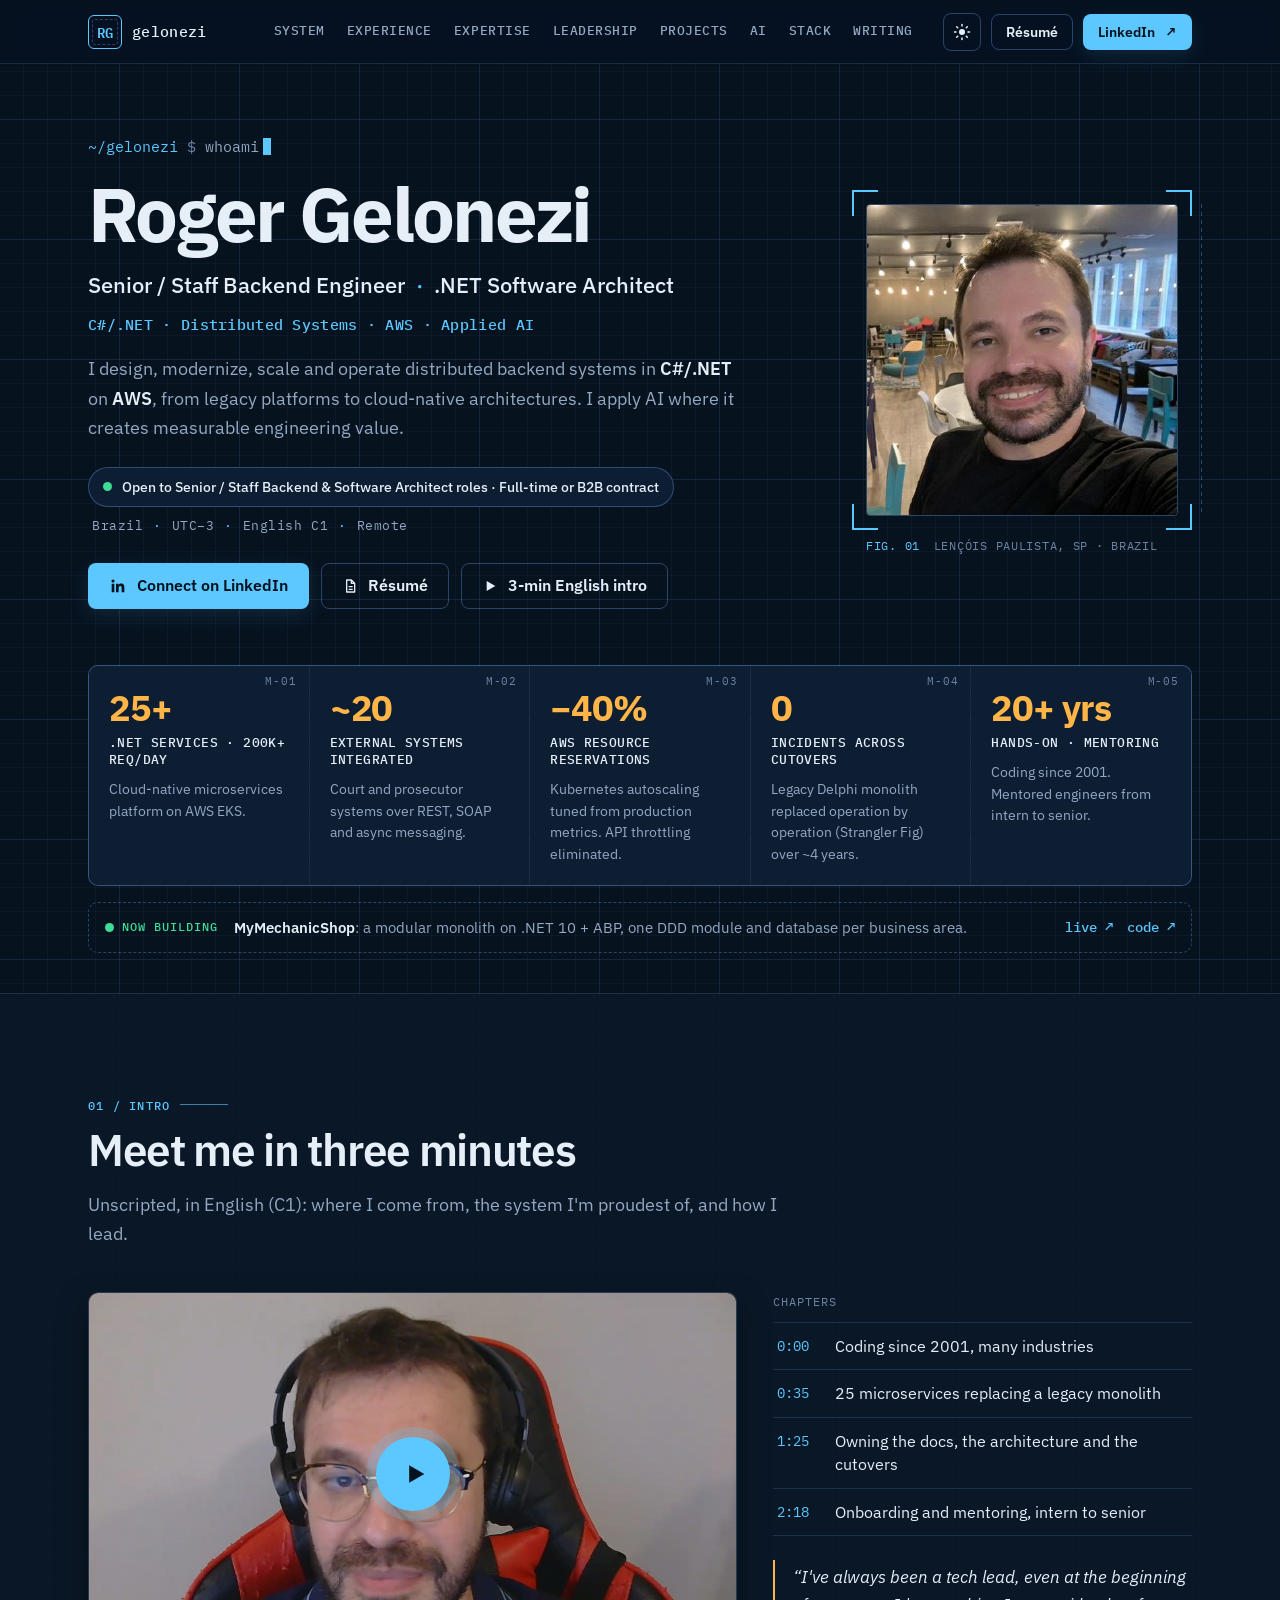
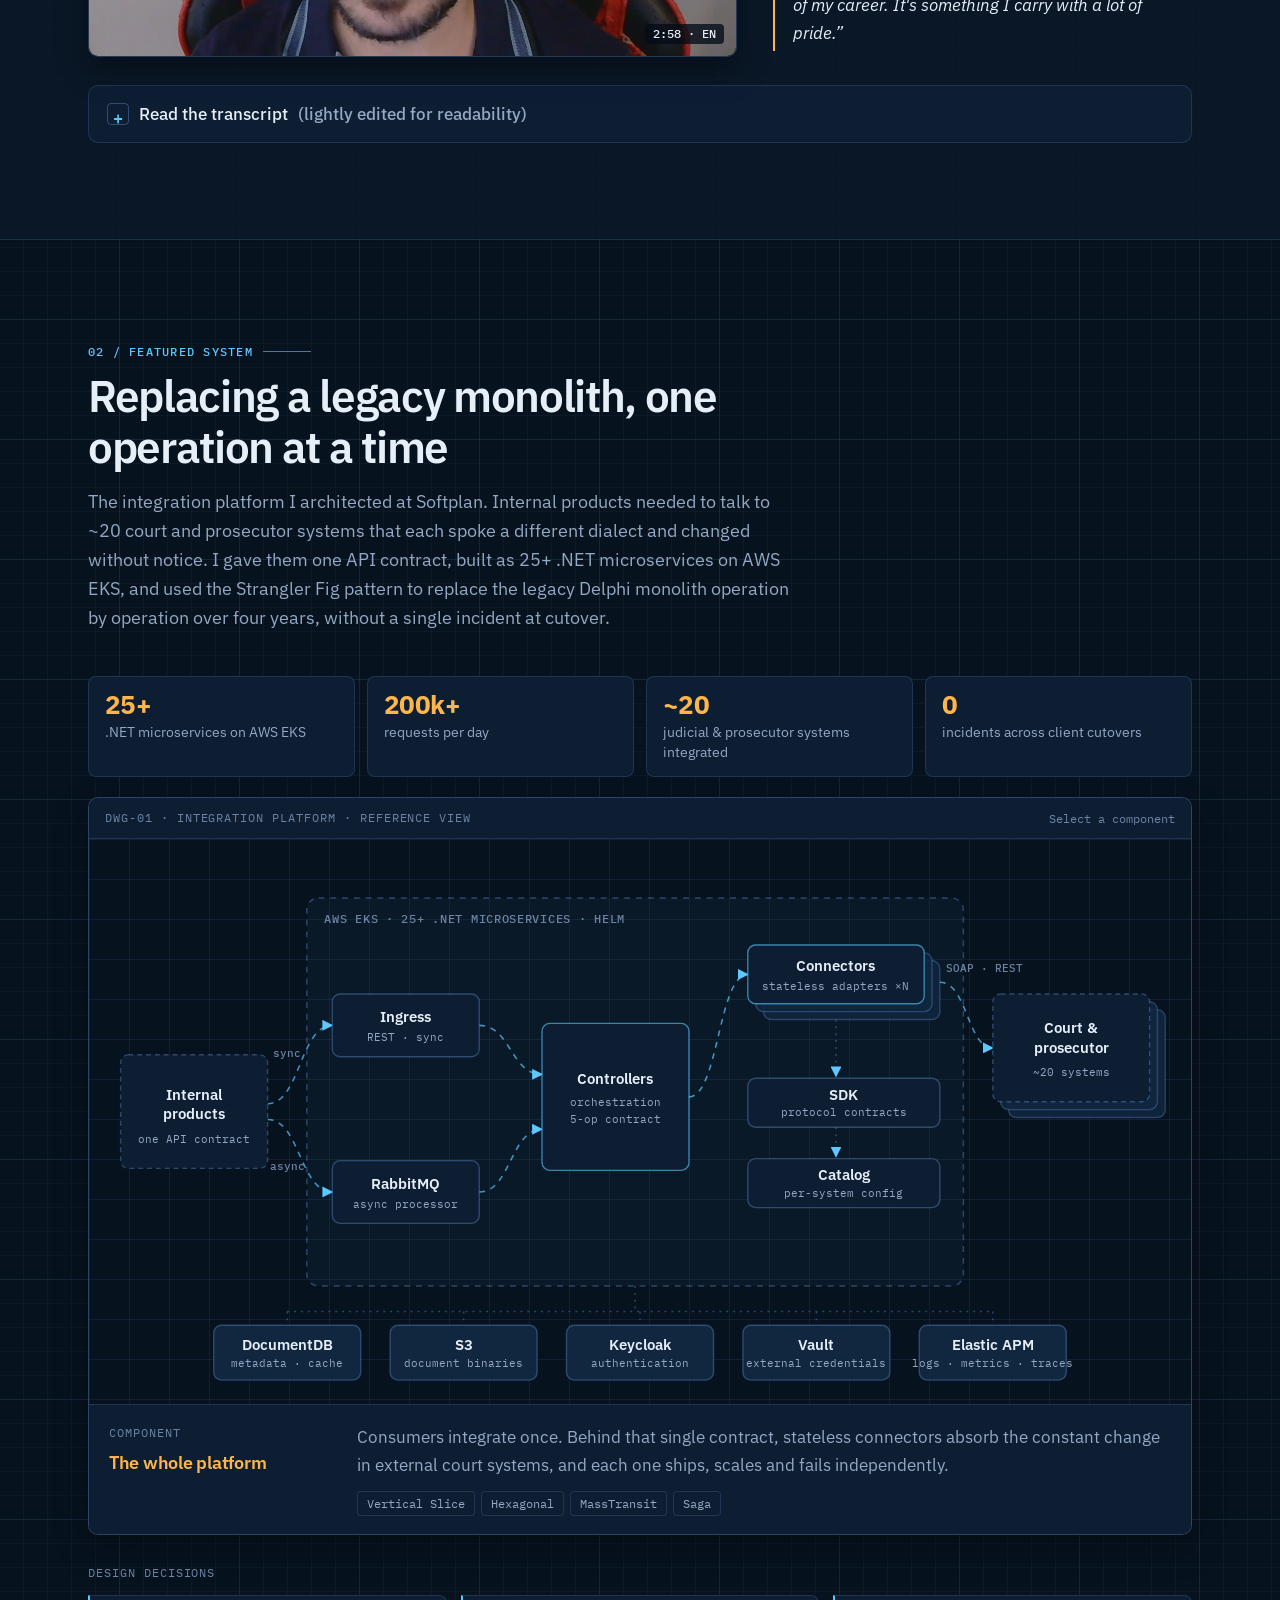
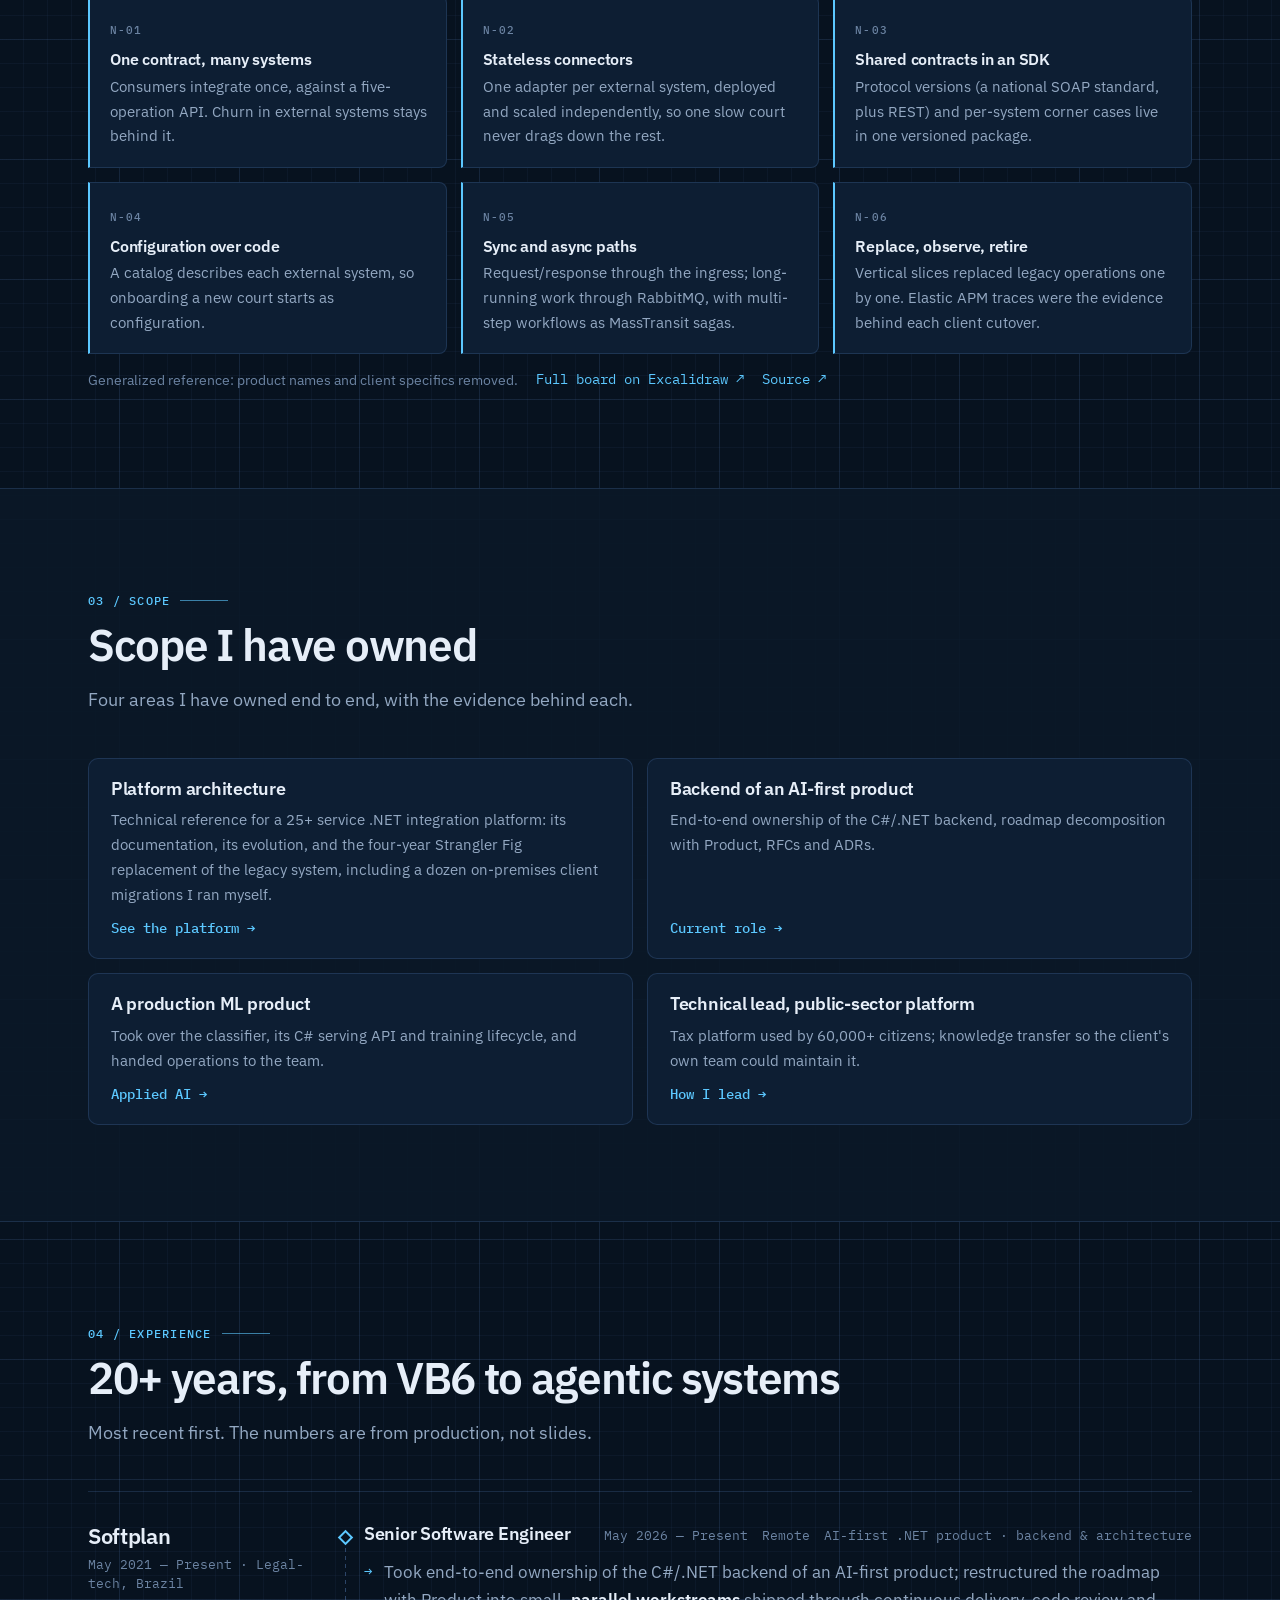
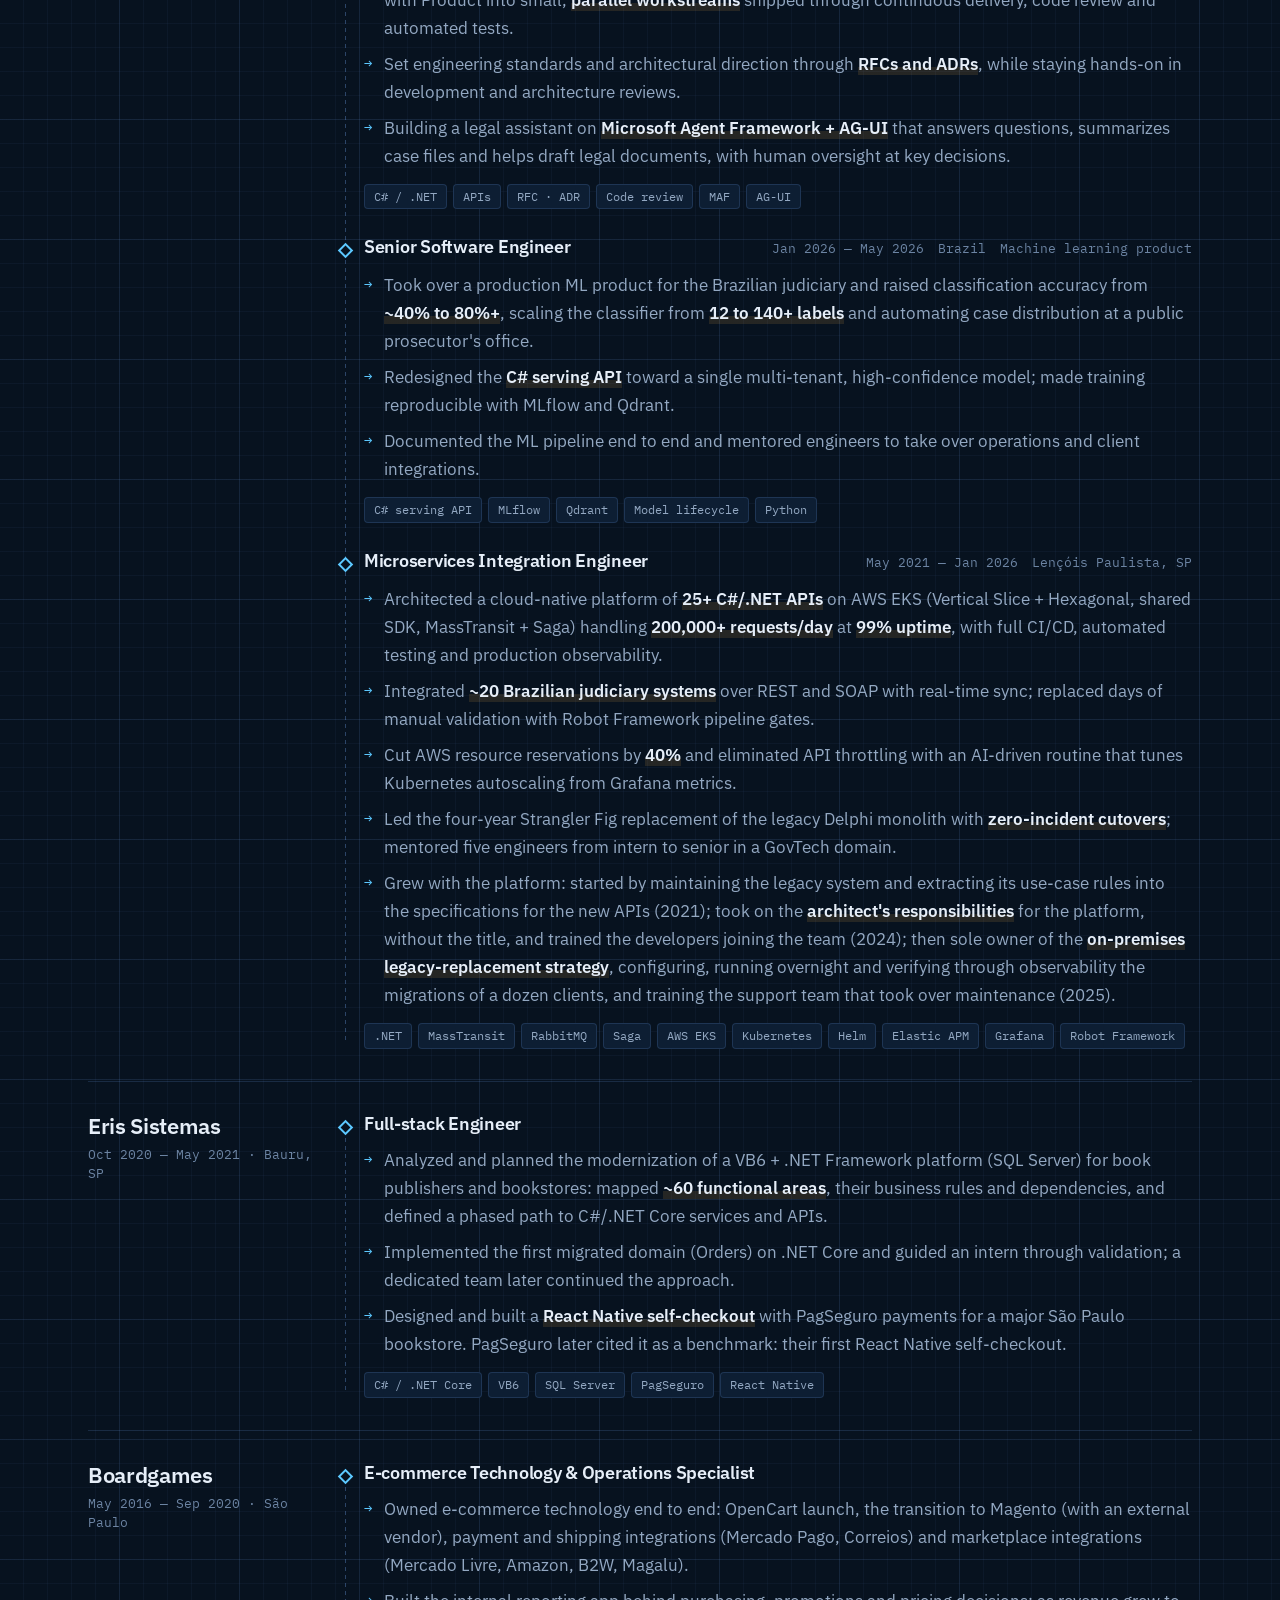
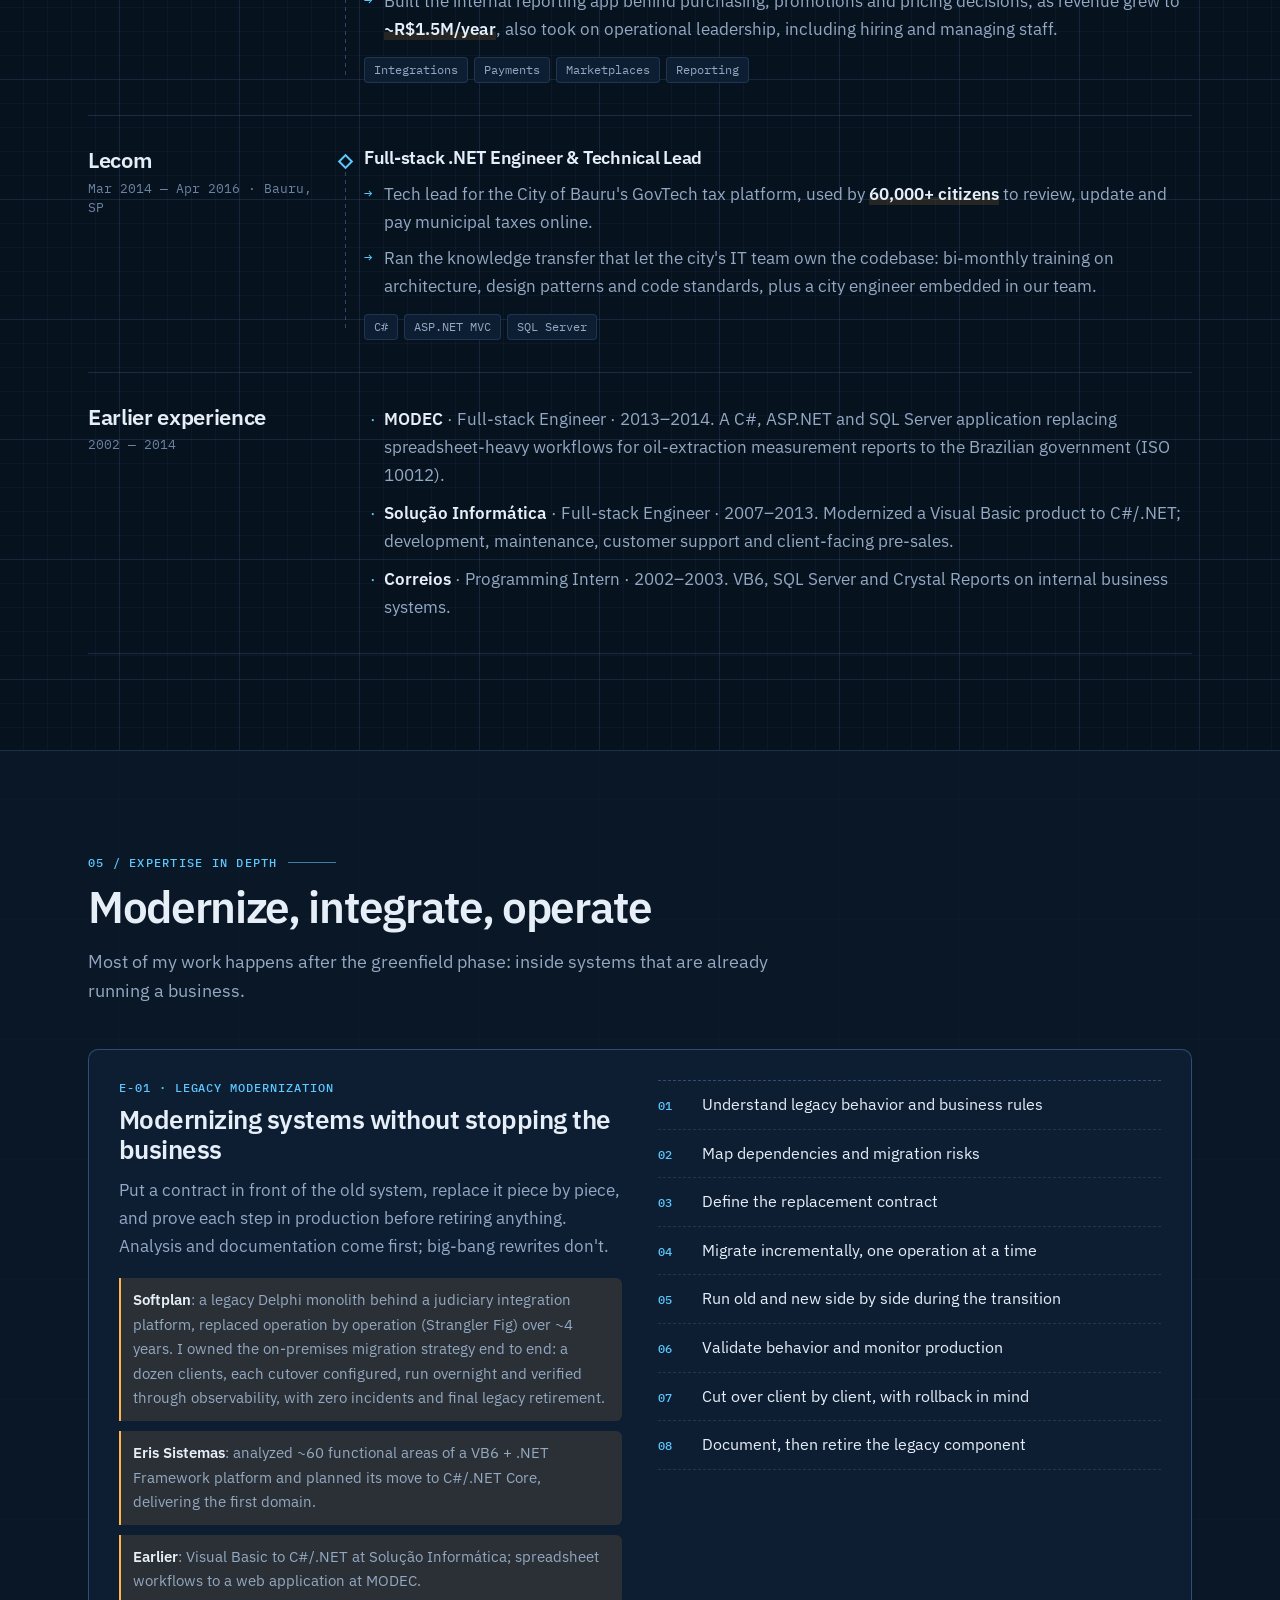
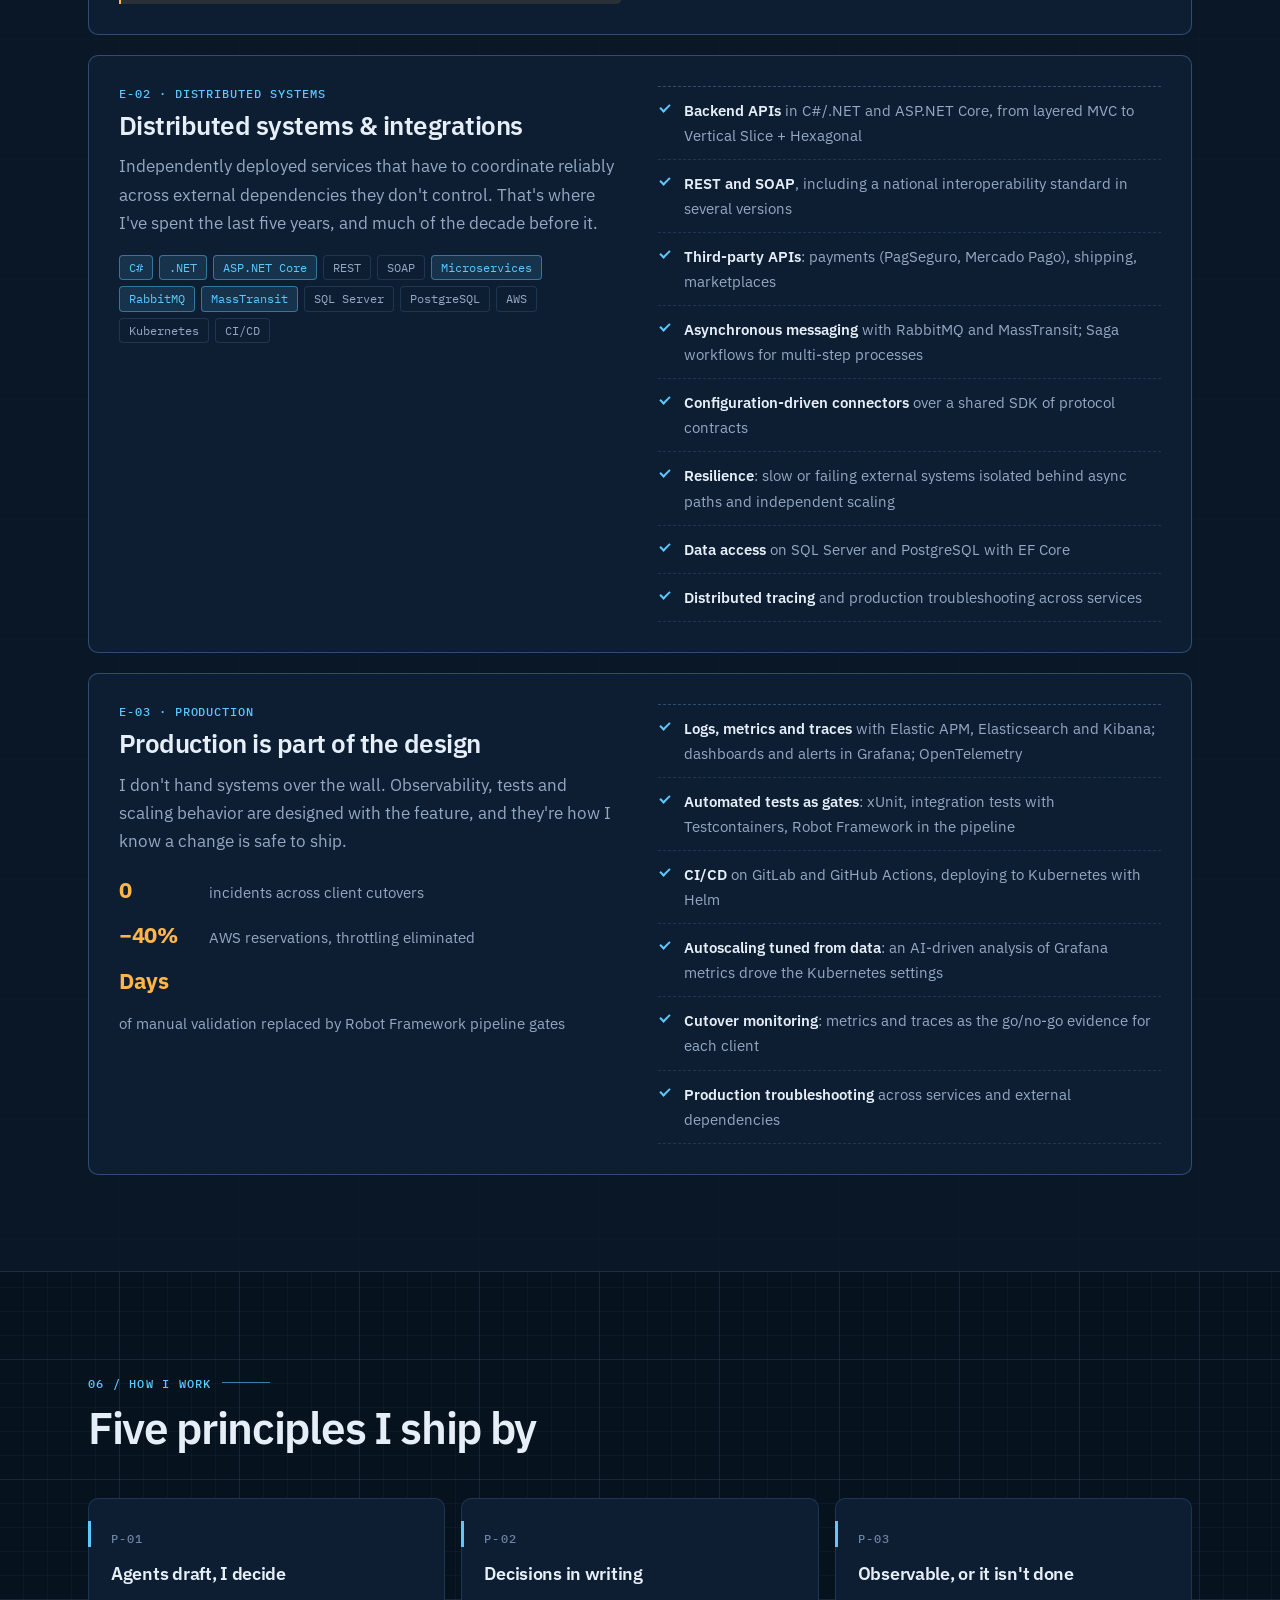
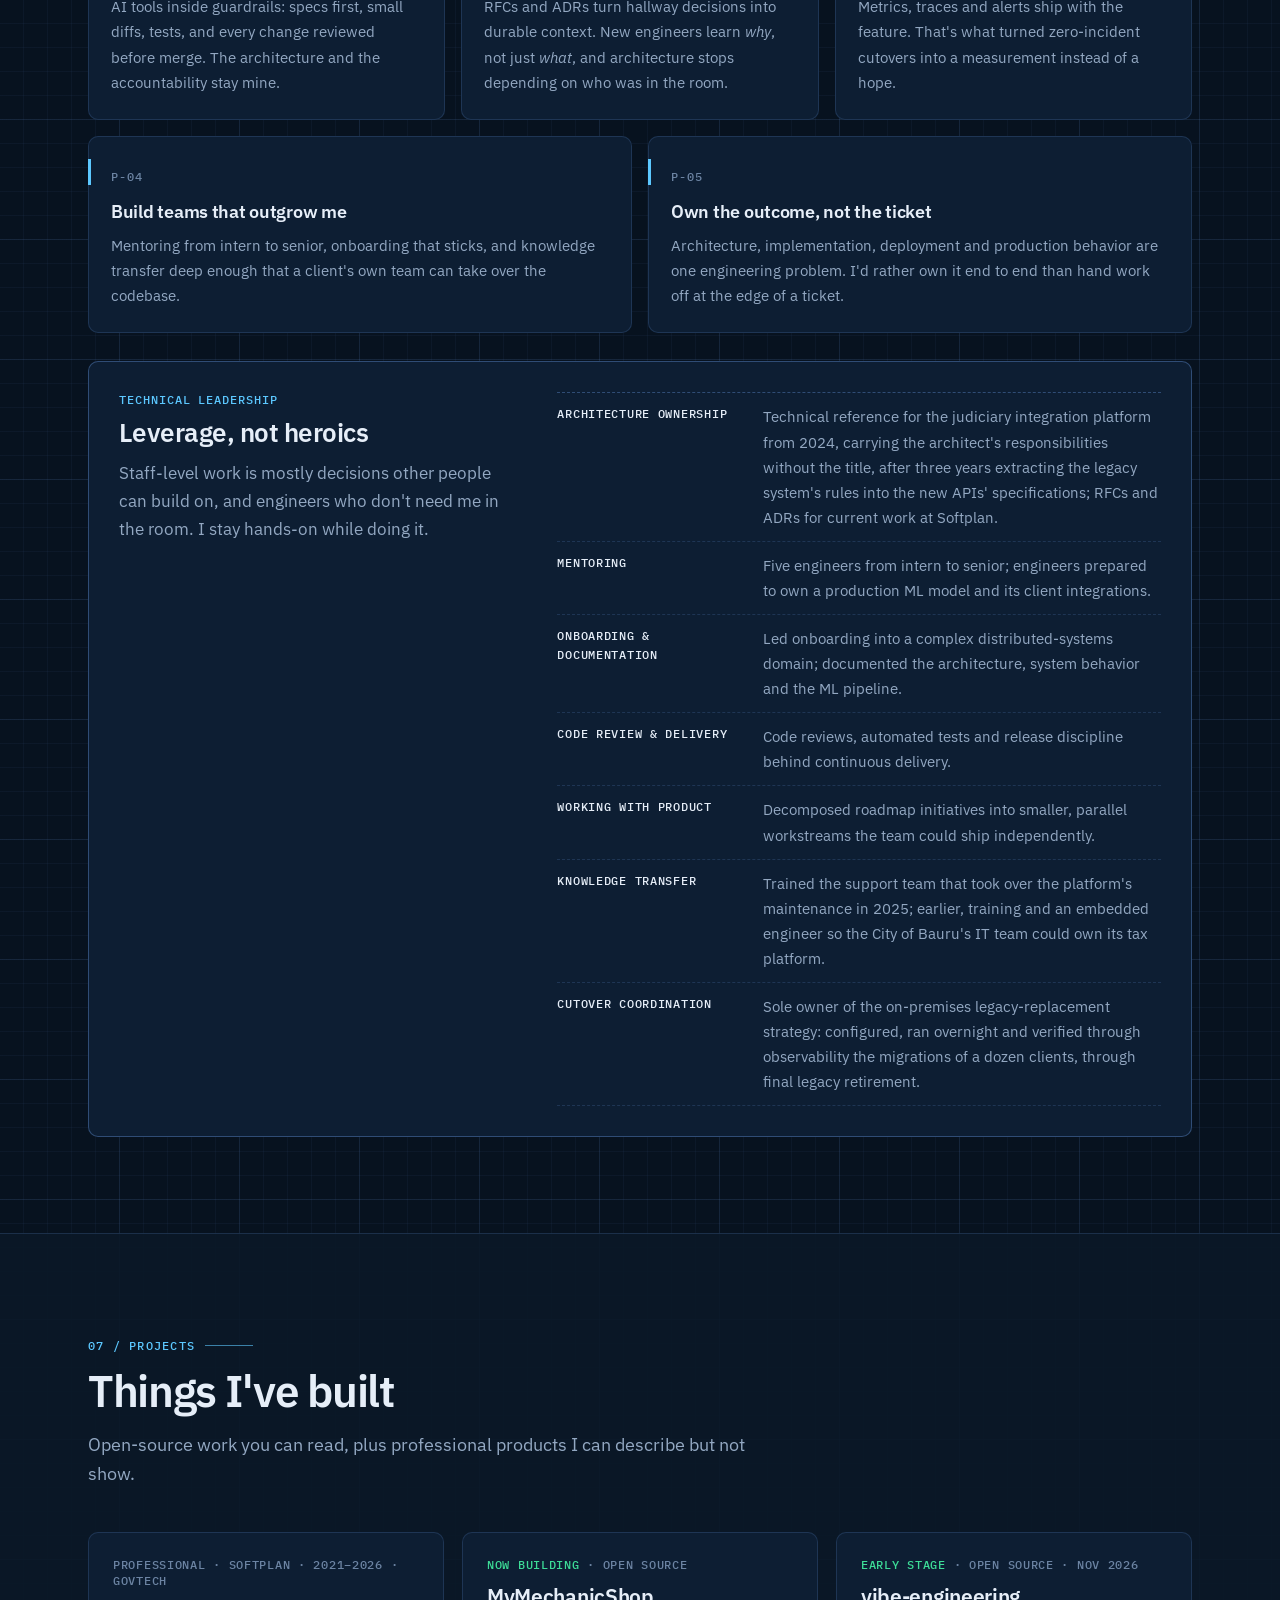
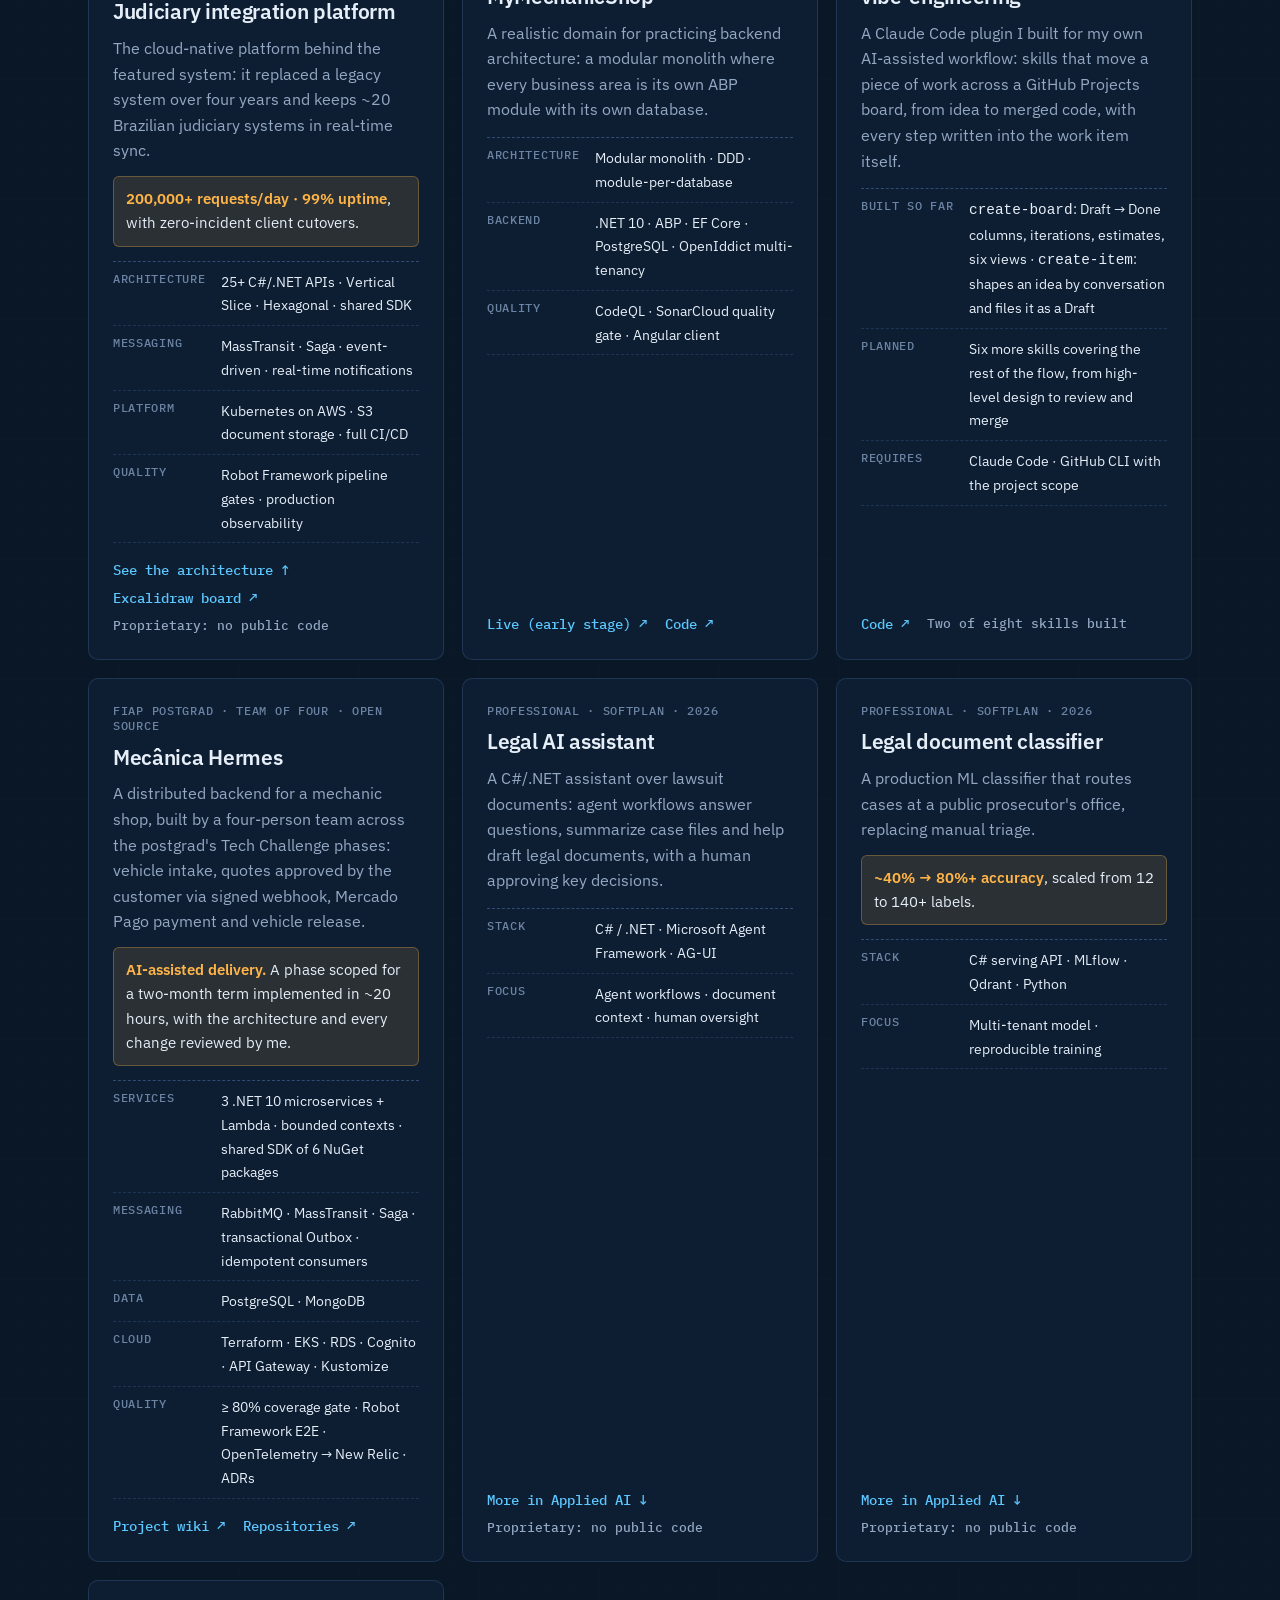
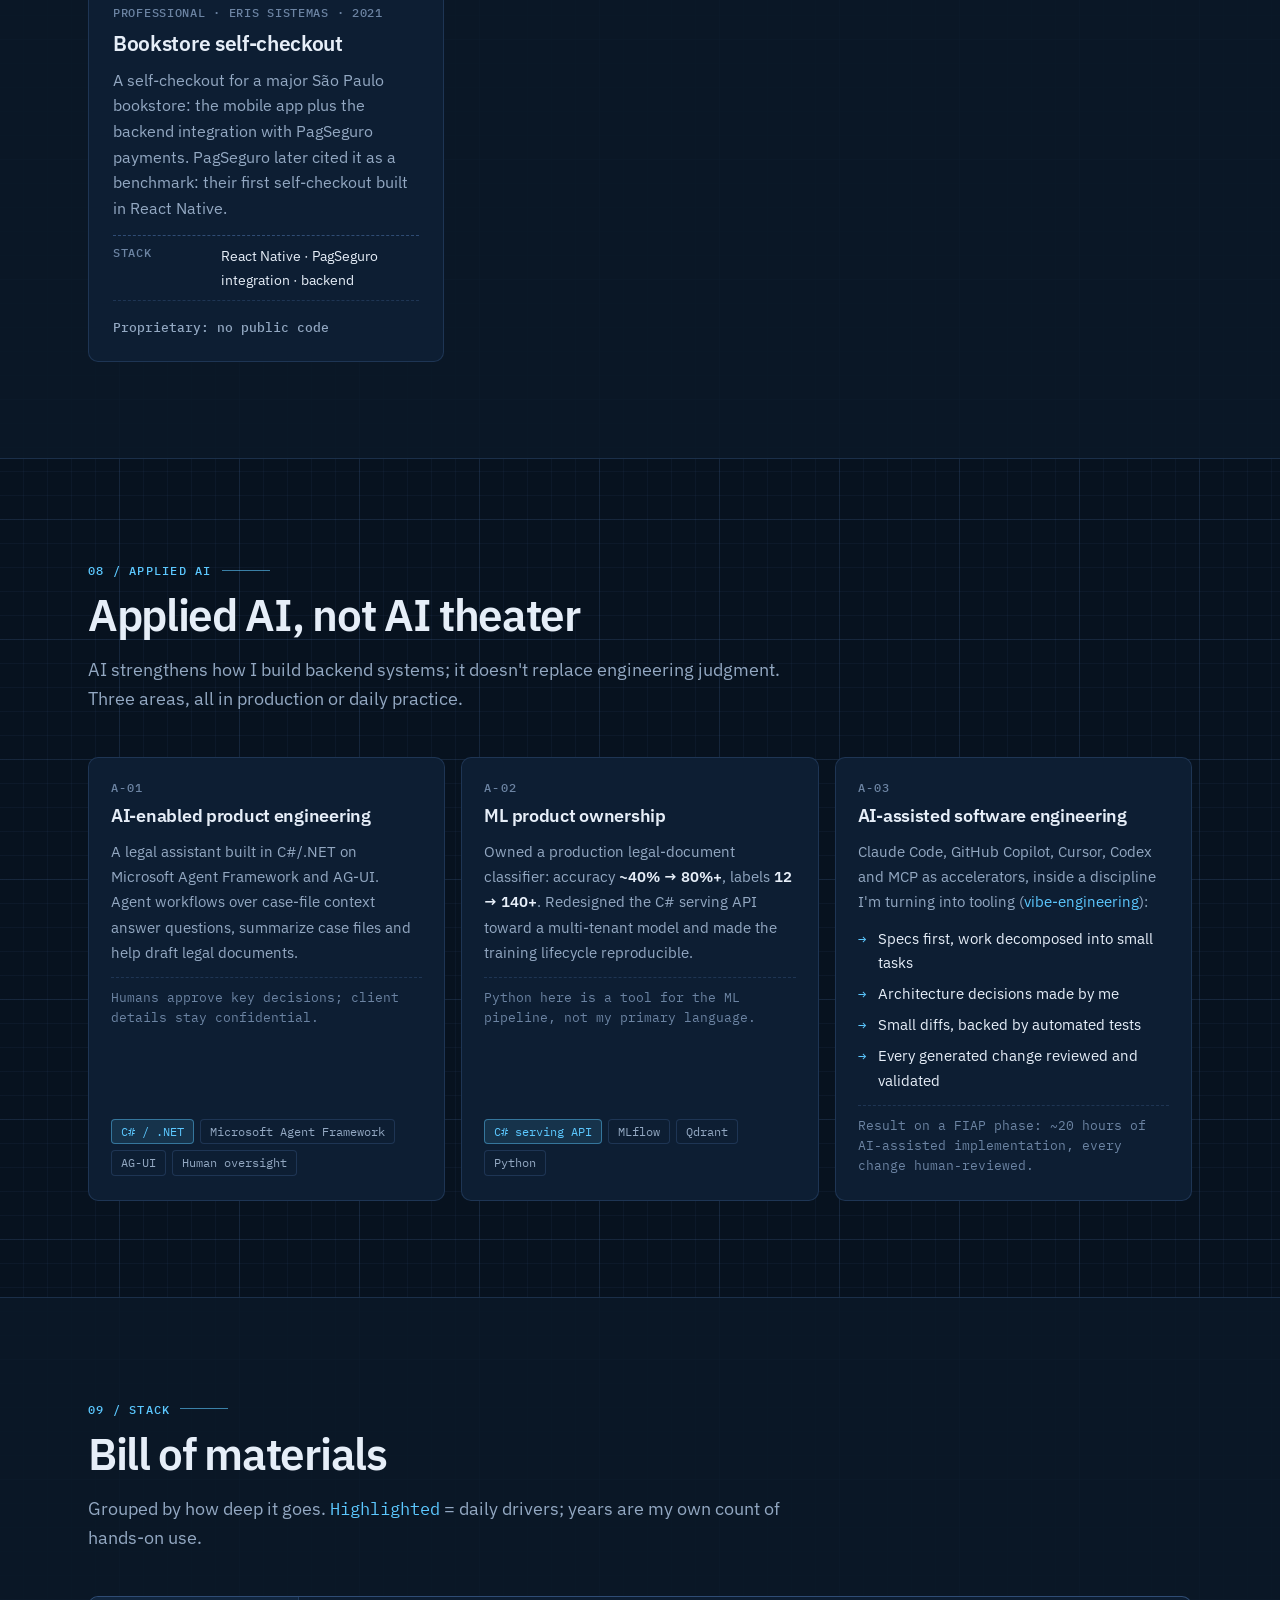
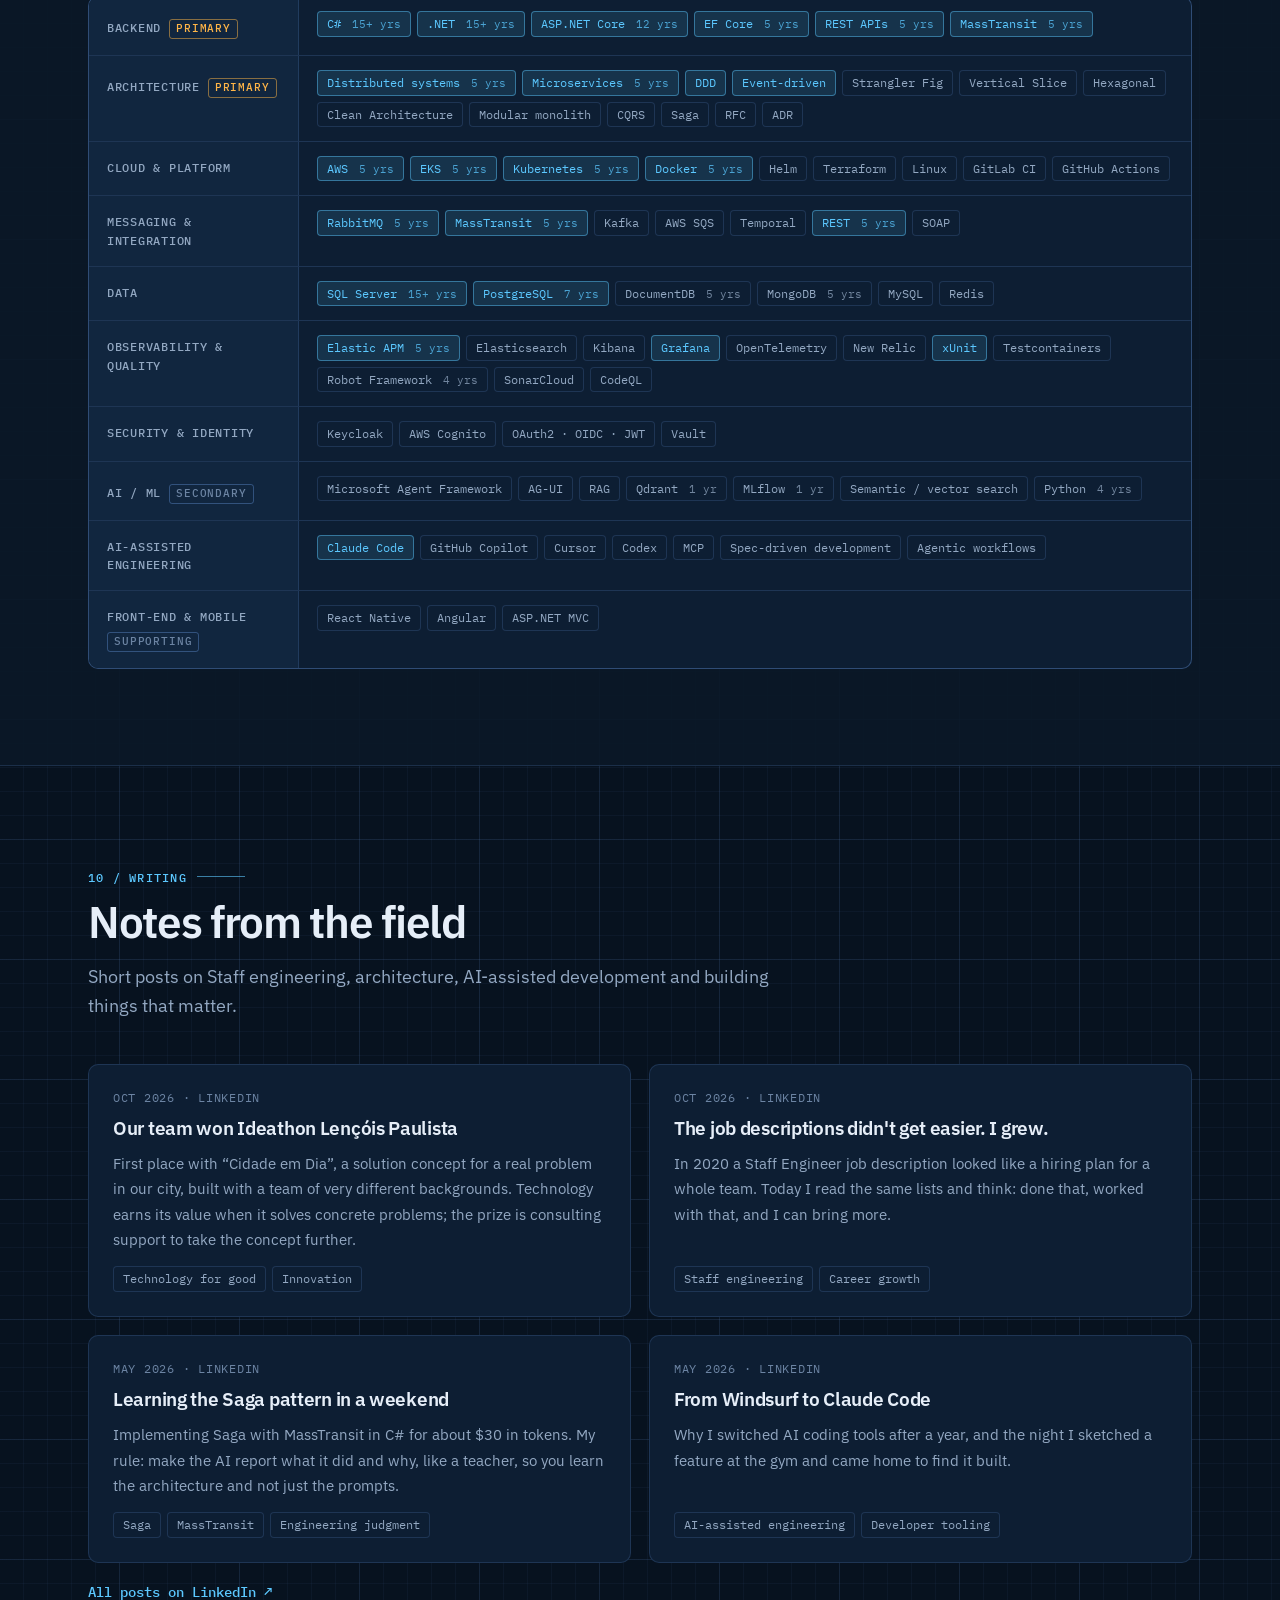
==== commit 816bc0e2: "Merge pull request #6 from gelonezi/content/review-nov-2026 Apply the November review: positioning, " ====
--- a/index.html
+++ b/index.html
@@ -5,7 +5,7 @@
   <meta name="viewport" content="width=device-width, initial-scale=1">
 
   <title>Roger Gelonezi — Senior/Staff Backend Engineer &amp; .NET Software Architect</title>
-  <meta name="description" content="Senior/Staff Backend Engineer and .NET Software Architect with 20+ years in C#/.NET, distributed systems, AWS, legacy modernization and applied AI. Based in Brazil, English C1, open to remote international roles.">
+  <meta name="description" content="Senior/Staff Backend Engineer and .NET Software Architect. 20+ years hands-on; C#/.NET, distributed systems, AWS, legacy modernization. Brazil, UTC−3, English C1, remote.">
   <meta name="author" content="Roger Gelonezi">
   <meta name="theme-color" content="#07121f">
   <link rel="canonical" href="https://gelonezi.com/">
@@ -23,41 +23,40 @@
   <meta property="profile:last_name" content="Gelonezi">
   <meta name="twitter:card" content="summary_large_image">
 
+  <link rel="icon" href="/favicon.ico" sizes="32x32">
   <link rel="icon" href="assets/favicon.svg" type="image/svg+xml">
-  <link rel="apple-touch-icon" href="assets/img/roger-gelonezi.jpg">
-
+  <link rel="apple-touch-icon" href="assets/apple-touch-icon.png">
+
+  <!-- Blocking on purpose: applies the saved theme before the first paint -->
+  <script src="js/theme.js"></script>
   <link rel="preconnect" href="https://fonts.googleapis.com">
   <link rel="preconnect" href="https://fonts.gstatic.com" crossorigin>
   <link rel="stylesheet" href="https://fonts.googleapis.com/css2?family=IBM+Plex+Mono:wght@400;500&family=IBM+Plex+Sans:wght@400;500;600;700&display=swap">
   <link rel="stylesheet" href="css/styles.css">
-
-  <!-- Applies the saved theme and enables JS-only effects before first paint -->
-  <script>
-    document.documentElement.classList.add("js");
-    try {
-      const t = localStorage.getItem("theme");
-      if (t === "light" || t === "dark") document.documentElement.dataset.theme = t;
-    } catch (_) {}
-  </script>
 
   <script type="application/ld+json">
   {
     "@context": "https://schema.org",
     "@type": "ProfilePage",
     "url": "https://gelonezi.com/",
+    "dateCreated": "2026-10-12",
+    "dateModified": "2026-11-07",
     "mainEntity": {
       "@type": "Person",
+      "@id": "https://gelonezi.com/#person",
       "name": "Roger Gelonezi",
-      "alternateName": ["Rogério Gelonezi", "Rogerio dos Santos Gelonezi"],
+      "alternateName": ["Rogério Gelonezi"],
       "jobTitle": "Senior / Staff Backend Engineer & .NET Software Architect",
-      "description": "Senior/Staff Backend Engineer and .NET Software Architect with 20+ years in C#/.NET, distributed systems, AWS, legacy modernization and applied AI.",
+      "description": "Senior/Staff Backend Engineer and .NET Software Architect with 20+ years of hands-on software engineering, specialized in C#/.NET, distributed systems, AWS, legacy modernization and applied AI.",
+      "award": "1st place, Ideathon Lençóis Paulista (October 2026), team concept Cidade em Dia",
       "url": "https://gelonezi.com/",
       "image": "https://gelonezi.com/assets/img/roger-gelonezi.jpg",
       "worksFor": { "@type": "Organization", "name": "Softplan" },
       "homeLocation": { "@type": "Place", "address": { "@type": "PostalAddress", "addressCountry": "BR" } },
       "alumniOf": [
         { "@type": "CollegeOrUniversity", "name": "FIAP" },
-        { "@type": "CollegeOrUniversity", "name": "Universidade Virtual do Estado de São Paulo (UNIVESP)" }
+        { "@type": "CollegeOrUniversity", "name": "Universidade Virtual do Estado de São Paulo (UNIVESP)" },
+        { "@type": "CollegeOrUniversity", "name": "ITE – Instituição Toledo de Ensino" }
       ],
       "knowsLanguage": ["en", "pt-BR"],
       "knowsAbout": ["C#", ".NET", "ASP.NET Core", "Backend Engineering", "Distributed Systems", "Microservices", "Software Architecture", "Event-Driven Architecture", "AWS", "Kubernetes", "API Integration", "Legacy Modernization", "SQL Server", "PostgreSQL", "RabbitMQ", "MassTransit", "Observability", "Applied AI", "Technical Leadership"],
@@ -83,10 +82,10 @@
 
       <nav class="site-nav" aria-label="Main">
         <ul id="nav-list" class="nav-list">
-          <li><a href="#impact">Impact</a></li>
           <li><a href="#system">System</a></li>
           <li><a href="#experience">Experience</a></li>
           <li><a href="#expertise">Expertise</a></li>
+          <li><a href="#leadership">Leadership</a></li>
           <li><a href="#projects">Projects</a></li>
           <li><a href="#ai">AI</a></li>
           <li><a href="#stack">Stack</a></li>
@@ -147,7 +146,7 @@
           <div class="portrait-frame">
             <img src="assets/img/roger-gelonezi.jpg" width="460" height="460" alt="Portrait of Roger Gelonezi" fetchpriority="high">
           </div>
-          <figcaption><span class="fig">FIG. 01</span> Coding since 2001</figcaption>
+          <figcaption><span class="fig">FIG. 01</span> Lençóis Paulista, SP · Brazil</figcaption>
         </figure>
       </div>
 
@@ -175,7 +174,7 @@
             <span class="m-id">M-04</span>
             <p class="m-value">0</p>
             <p class="m-label">incidents across cutovers</p>
-            <p class="m-note">Legacy platform replaced operation by operation over ~4 years.</p>
+            <p class="m-note">Legacy Delphi monolith replaced operation by operation (Strangler Fig) over ~4 years.</p>
           </li>
           <li class="metric">
             <span class="m-id">M-05</span>
@@ -196,46 +195,8 @@
       </div>
     </section>
 
-    <!-- ================= 00 IMPACT ================= -->
-    <section id="impact" class="section section-band">
-      <div class="container">
-        <header class="sec-head reveal">
-          <p class="sec-index">00 / Career highlights</p>
-          <h2>Engineering impact, in production</h2>
-          <p class="sec-lead">Six results that show how I work: backend first, measured in production, delivered with a team.</p>
-        </header>
-
-        <ul class="impact">
-          <li class="impact-item reveal">
-            <p class="impact-kicker">Distributed platform</p>
-            <p>Architected and evolved a cloud-native ecosystem of <strong>25+ C#/.NET APIs and services</strong> on AWS EKS, processing <strong>200,000+ requests per day</strong>.</p>
-          </li>
-          <li class="impact-item reveal">
-            <p class="impact-kicker">Legacy modernization</p>
-            <p>Led the progressive replacement of a complex legacy judiciary integration platform over about four years, operation by operation, with <strong>zero-incident client cutovers</strong>.</p>
-          </li>
-          <li class="impact-item reveal">
-            <p class="impact-kicker">External integrations</p>
-            <p>Integrated <strong>~20 heterogeneous Brazilian judiciary systems</strong> through REST, SOAP, asynchronous messaging and shared protocol contracts.</p>
-          </li>
-          <li class="impact-item reveal">
-            <p class="impact-kicker">Cloud efficiency</p>
-            <p>Cut AWS resource reservations by <strong>~40%</strong> and <strong>eliminated API throttling</strong> by tuning Kubernetes autoscaling from production metrics.</p>
-          </li>
-          <li class="impact-item reveal">
-            <p class="impact-kicker">Technical leadership</p>
-            <p>Mentored <strong>five engineers from intern to senior</strong> and set up the architecture documentation, onboarding and engineering practices around them.</p>
-          </li>
-          <li class="impact-item reveal">
-            <p class="impact-kicker">Applied AI</p>
-            <p>Raised a production legal-document classifier from <strong>~40% to 80%+ accuracy</strong> while expanding it from <strong>~12 to 140+ labels</strong>.</p>
-          </li>
-        </ul>
-      </div>
-    </section>
-
     <!-- ================= 01 INTRO VIDEO ================= -->
-    <section id="intro" class="section">
+    <section id="intro" class="section section-band">
       <div class="container">
         <header class="sec-head reveal">
           <p class="sec-index">01 / Intro</p>
@@ -280,7 +241,7 @@
     </section>
 
     <!-- ================= 02 SYSTEM ================= -->
-    <section id="system" class="section section-band">
+    <section id="system" class="section">
       <div class="container">
         <header class="sec-head reveal">
           <p class="sec-index">02 / Featured system</p>
@@ -288,13 +249,13 @@
           <p class="sec-lead">
             The integration platform I architected at Softplan. Internal products needed to talk to ~20 court and
             prosecutor systems that each spoke a different dialect and changed without notice. I gave them one API contract,
-            built as ~25 .NET microservices on AWS EKS, that replaced the legacy platform over four years without a single
-            incident at cutover.
+            built as 25+ .NET microservices on AWS EKS, and used the Strangler Fig pattern to replace the legacy Delphi
+            monolith operation by operation over four years, without a single incident at cutover.
           </p>
         </header>
 
         <ul class="facts reveal" aria-label="Platform facts">
-          <li><span class="f-value">~25</span><span class="f-label">.NET microservices on AWS EKS</span></li>
+          <li><span class="f-value">25+</span><span class="f-label">.NET microservices on AWS EKS</span></li>
           <li><span class="f-value">200k+</span><span class="f-label">requests per day</span></li>
           <li><span class="f-value">~20</span><span class="f-label">judicial &amp; prosecutor systems integrated</span></li>
           <li><span class="f-value">0</span><span class="f-label">incidents across client cutovers</span></li>
@@ -317,7 +278,7 @@
 
               <!-- cluster boundary -->
               <rect class="boundary" x="210" y="52" width="670" height="396" rx="12"/>
-              <text class="boundary-label" x="228" y="78">AWS EKS · ~25 .NET microservices · Helm</text>
+              <text class="boundary-label" x="228" y="78">AWS EKS · 25+ .NET microservices · Helm</text>
 
               <!-- edges: request path -->
               <path class="edge flow" d="M170,262 C203,262 203,182 236,182" marker-end="url(#arrow)"/>
@@ -444,58 +405,48 @@
 
         <p class="diagram-foot reveal">
           Generalized reference: product names and client specifics removed.
-          <a href="https://excalidraw.com/#json=UgHWuOKJ-YpIzjr2gZcGk,PH51qpvOivDnZdqFZ7LgOg" target="_blank" rel="noopener">Full board on Excalidraw ↗</a>
+          <a href="https://excalidraw.com/#json=a-eHnApUWQOO8Mw825KjP,vkUMiKu2Mo9H3pV9tt0TKg" target="_blank" rel="noopener">Full board on Excalidraw ↗</a>
           <a href="https://github.com/gelonezi/system-design-exercises" target="_blank" rel="noopener">Source ↗</a>
         </p>
       </div>
     </section>
 
     <!-- ================= 03 WHAT I CAN OWN ================= -->
-    <section id="own" class="section">
+    <section id="own" class="section section-band">
       <div class="container">
         <header class="sec-head reveal">
           <p class="sec-index">03 / Scope</p>
-          <h2>What I can own</h2>
-          <p class="sec-lead">Hand me one of these and I'll take it from analysis to production. Each links to the evidence.</p>
+          <h2>Scope I have owned</h2>
+          <p class="sec-lead">Four areas I have owned end to end, with the evidence behind each.</p>
         </header>
 
         <ul class="own">
           <li class="own-item reveal">
-            <h3>Backend architecture</h3>
-            <p>APIs, service boundaries, data flows and the contracts between distributed services.</p>
+            <h3>Platform architecture</h3>
+            <p>Technical reference for a 25+ service .NET integration platform: its documentation, its evolution, and the four-year Strangler Fig replacement of the legacy system, including a dozen on-premises client migrations I ran myself.</p>
             <a href="#system">See the platform →</a>
           </li>
           <li class="own-item reveal">
-            <h3>Legacy modernization</h3>
-            <p>Understanding existing behavior, planning incremental replacement and taking risk out of the migration.</p>
-            <a href="#modernization">How I modernize →</a>
+            <h3>Backend of an AI-first product</h3>
+            <p>End-to-end ownership of the C#/.NET backend, roadmap decomposition with Product, RFCs and ADRs.</p>
+            <a href="#experience">Current role →</a>
           </li>
           <li class="own-item reveal">
-            <h3>Integration platforms</h3>
-            <p>Connecting heterogeneous third-party systems through stable contracts and resilient adapters.</p>
-            <a href="#integrations">Integration work →</a>
+            <h3>A production ML product</h3>
+            <p>Took over the classifier, its C# serving API and training lifecycle, and handed operations to the team.</p>
+            <a href="#ai">Applied AI →</a>
           </li>
           <li class="own-item reveal">
-            <h3>Production reliability</h3>
-            <p>Observability, CI/CD, troubleshooting, autoscaling and releases you don't have to hold your breath for.</p>
-            <a href="#production">Production evidence →</a>
-          </li>
-          <li class="own-item reveal">
-            <h3>Technical leadership</h3>
-            <p>Architecture decisions, mentoring, RFCs and ADRs, onboarding and cross-team alignment.</p>
+            <h3>Technical lead, public-sector platform</h3>
+            <p>Tax platform used by 60,000+ citizens; knowledge transfer so the client's own team could maintain it.</p>
             <a href="#leadership">How I lead →</a>
           </li>
-          <li class="own-item reveal">
-            <h3>Applied AI</h3>
-            <p>Agents and ML capabilities in real products, without weakening engineering discipline.</p>
-            <a href="#ai">Applied AI →</a>
-          </li>
         </ul>
       </div>
     </section>
 
     <!-- ================= 04 EXPERIENCE ================= -->
-    <section id="experience" class="section section-band">
+    <section id="experience" class="section">
       <div class="container">
         <header class="sec-head reveal">
           <p class="sec-index">04 / Experience</p>
@@ -513,8 +464,8 @@
             <ol class="roles">
               <li class="role-item">
                 <div class="role-head">
-                  <h4>Senior Software Engineer — Backend .NET &amp; Architecture</h4>
-                  <p class="role-meta"><span>May 2026 — Present</span><span>Remote</span></p>
+                  <h4>Senior Software Engineer</h4>
+                  <p class="role-meta"><span>May 2026 — Present</span><span>Remote</span><span>AI-first .NET product · backend &amp; architecture</span></p>
                 </div>
                 <ul class="points">
                   <li>Took end-to-end ownership of the C#/.NET backend of an AI-first product; restructured the roadmap with Product into small, <strong>parallel workstreams</strong> shipped through continuous delivery, code review and automated tests.</li>
@@ -526,8 +477,8 @@
 
               <li class="role-item">
                 <div class="role-head">
-                  <h4>Senior Software Engineer — Machine Learning Product</h4>
-                  <p class="role-meta"><span>Jan 2026 — May 2026</span><span>Brazil</span></p>
+                  <h4>Senior Software Engineer</h4>
+                  <p class="role-meta"><span>Jan 2026 — May 2026</span><span>Brazil</span><span>Machine learning product</span></p>
                 </div>
                 <ul class="points">
                   <li>Took over a production ML product for the Brazilian judiciary and raised classification accuracy from <strong>~40% to 80%+</strong>, scaling the classifier from <strong>12 to 140+ labels</strong> and automating case distribution at a public prosecutor's office.</li>
@@ -546,7 +497,8 @@
                   <li>Architected a cloud-native platform of <strong>25+ C#/.NET APIs</strong> on AWS EKS (Vertical Slice + Hexagonal, shared SDK, MassTransit + Saga) handling <strong>200,000+ requests/day</strong> at <strong>99% uptime</strong>, with full CI/CD, automated testing and production observability.</li>
                   <li>Integrated <strong>~20 Brazilian judiciary systems</strong> over REST and SOAP with real-time sync; replaced days of manual validation with Robot Framework pipeline gates.</li>
                   <li>Cut AWS resource reservations by <strong>40%</strong> and eliminated API throttling with an AI-driven routine that tunes Kubernetes autoscaling from Grafana metrics.</li>
-                  <li>Led the four-year replacement of the legacy platform with <strong>zero-incident cutovers</strong>; mentored five engineers from intern to senior in a GovTech domain.</li>
+                  <li>Led the four-year Strangler Fig replacement of the legacy Delphi monolith with <strong>zero-incident cutovers</strong>; mentored five engineers from intern to senior in a GovTech domain.</li>
+                  <li>Grew with the platform: started by maintaining the legacy system and extracting its use-case rules into the specifications for the new APIs (2021); took on the <strong>architect's responsibilities</strong> for the platform, without the title, and trained the developers joining the team (2024); then sole owner of the <strong>on-premises legacy-replacement strategy</strong>, configuring, running overnight and verifying through observability the migrations of a dozen clients, and training the support team that took over maintenance (2025).</li>
                 </ul>
                 <ul class="chips"><li>.NET</li><li>MassTransit</li><li>RabbitMQ</li><li>Saga</li><li>AWS EKS</li><li>Kubernetes</li><li>Helm</li><li>Elastic APM</li><li>Grafana</li><li>Robot Framework</li></ul>
               </li>
@@ -582,7 +534,7 @@
               <li class="role-item">
                 <div class="role-head"><h4>E-commerce Technology &amp; Operations Specialist</h4></div>
                 <ul class="points">
-                  <li>Owned e-commerce technology end to end: OpenCart launch, Magento migration, payment and shipping integrations (Mercado Pago, Correios) and marketplace integrations (Mercado Livre, Amazon, B2W, Magalu).</li>
+                  <li>Owned e-commerce technology end to end: OpenCart launch, the transition to Magento (with an external vendor), payment and shipping integrations (Mercado Pago, Correios) and marketplace integrations (Mercado Livre, Amazon, B2W, Magalu).</li>
                   <li>Built the internal reporting app behind purchasing, promotions and pricing decisions; as revenue grew to <strong>~R$1.5M/year</strong>, also took on operational leadership, including hiring and managing staff.</li>
                 </ul>
                 <ul class="chips"><li>Integrations</li><li>Payments</li><li>Marketplaces</li><li>Reporting</li></ul>
@@ -625,7 +577,7 @@
     </section>
 
     <!-- ================= 05 EXPERTISE ================= -->
-    <section id="expertise" class="section">
+    <section id="expertise" class="section section-band">
       <div class="container">
         <header class="sec-head reveal">
           <p class="sec-index">05 / Expertise in depth</p>
@@ -643,7 +595,7 @@
               before retiring anything. Analysis and documentation come first; big-bang rewrites don't.
             </p>
             <ul class="evidence">
-              <li><strong>Softplan</strong>: a judiciary integration platform replaced operation by operation over ~4 years, client by client, with zero-incident cutovers and final legacy retirement.</li>
+              <li><strong>Softplan</strong>: a legacy Delphi monolith behind a judiciary integration platform, replaced operation by operation (Strangler Fig) over ~4 years. I owned the on-premises migration strategy end to end: a dozen clients, each cutover configured, run overnight and verified through observability, with zero incidents and final legacy retirement.</li>
               <li><strong>Eris Sistemas</strong>: analyzed ~60 functional areas of a VB6 + .NET Framework platform and planned its move to C#/.NET Core, delivering the first domain.</li>
               <li><strong>Earlier</strong>: Visual Basic to C#/.NET at Solução Informática; spreadsheet workflows to a web application at MODEC.</li>
             </ul>
@@ -699,7 +651,7 @@
             <ul class="mini-metrics">
               <li><span class="mm-value">0</span><span class="mm-label">incidents across client cutovers</span></li>
               <li><span class="mm-value">−40%</span><span class="mm-label">AWS reservations, throttling eliminated</span></li>
-              <li><span class="mm-value">Days → minutes</span><span class="mm-label">manual validation replaced by pipeline gates</span></li>
+              <li><span class="mm-value">Days</span><span class="mm-label">of manual validation replaced by Robot Framework pipeline gates</span></li>
             </ul>
           </div>
           <ul class="checklist">
@@ -715,7 +667,7 @@
     </section>
 
     <!-- ================= 06 PRINCIPLES & LEADERSHIP ================= -->
-    <section id="principles" class="section section-band">
+    <section id="principles" class="section">
       <div class="container">
         <header class="sec-head reveal">
           <p class="sec-index">06 / How I work</p>
@@ -756,20 +708,20 @@
             <p>Staff-level work is mostly decisions other people can build on, and engineers who don't need me in the room. I stay hands-on while doing it.</p>
           </div>
           <dl class="lead-table">
-            <div><dt>Architecture ownership</dt><dd>Technical reference for the judiciary platform's architecture and its replacement; RFCs and ADRs for current work at Softplan.</dd></div>
+            <div><dt>Architecture ownership</dt><dd>Technical reference for the judiciary integration platform from 2024, carrying the architect's responsibilities without the title, after three years extracting the legacy system's rules into the new APIs' specifications; RFCs and ADRs for current work at Softplan.</dd></div>
             <div><dt>Mentoring</dt><dd>Five engineers from intern to senior; engineers prepared to own a production ML model and its client integrations.</dd></div>
             <div><dt>Onboarding &amp; documentation</dt><dd>Led onboarding into a complex distributed-systems domain; documented the architecture, system behavior and the ML pipeline.</dd></div>
             <div><dt>Code review &amp; delivery</dt><dd>Code reviews, automated tests and release discipline behind continuous delivery.</dd></div>
             <div><dt>Working with Product</dt><dd>Decomposed roadmap initiatives into smaller, parallel workstreams the team could ship independently.</dd></div>
-            <div><dt>Knowledge transfer</dt><dd>Training and an embedded engineer so the City of Bauru's IT team could own its tax platform.</dd></div>
-            <div><dt>Cutover coordination</dt><dd>Personally owned critical client cutovers through final legacy retirement.</dd></div>
+            <div><dt>Knowledge transfer</dt><dd>Trained the support team that took over the platform's maintenance in 2025; earlier, training and an embedded engineer so the City of Bauru's IT team could own its tax platform.</dd></div>
+            <div><dt>Cutover coordination</dt><dd>Sole owner of the on-premises legacy-replacement strategy: configured, ran overnight and verified through observability the migrations of a dozen clients, through final legacy retirement.</dd></div>
           </dl>
         </div>
       </div>
     </section>
 
     <!-- ================= 07 PROJECTS ================= -->
-    <section id="projects" class="section">
+    <section id="projects" class="section section-band">
       <div class="container">
         <header class="sec-head reveal">
           <p class="sec-index">07 / Projects</p>
@@ -791,7 +743,7 @@
             </dl>
             <p class="card-links">
               <a href="#system">See the architecture ↑</a>
-              <a href="https://excalidraw.com/#json=UgHWuOKJ-YpIzjr2gZcGk,PH51qpvOivDnZdqFZ7LgOg" target="_blank" rel="noopener">Excalidraw board ↗</a>
+              <a href="https://excalidraw.com/#json=a-eHnApUWQOO8Mw825KjP,vkUMiKu2Mo9H3pV9tt0TKg" target="_blank" rel="noopener">Excalidraw board ↗</a>
               <span class="muted">Proprietary: no public code</span>
             </p>
           </article>
@@ -808,6 +760,21 @@
             <p class="card-links">
               <a href="https://mymechanicshop.gelonezi.com/" target="_blank" rel="noopener">Live (early stage) ↗</a>
               <a href="https://github.com/gelonezi/wip-my-mechanic-shop" target="_blank" rel="noopener">Code ↗</a>
+            </p>
+          </article>
+
+          <article class="card reveal">
+            <p class="card-tag"><span class="tag-live">Early stage</span> · Open source · Nov 2026</p>
+            <h3>vibe-engineering</h3>
+            <p>A Claude Code plugin I built for my own AI-assisted workflow: skills that move a piece of work across a GitHub Projects board, from idea to merged code, with every step written into the work item itself.</p>
+            <dl class="spec">
+              <div><dt>Built so far</dt><dd><code>create-board</code>: Draft → Done columns, iterations, estimates, six views · <code>create-item</code>: shapes an idea by conversation and files it as a Draft</dd></div>
+              <div><dt>Planned</dt><dd>Six more skills covering the rest of the flow, from high-level design to review and merge</dd></div>
+              <div><dt>Requires</dt><dd>Claude Code · GitHub CLI with the project scope</dd></div>
+            </dl>
+            <p class="card-links">
+              <a href="https://github.com/gelonezi/vibe-engineering" target="_blank" rel="noopener">Code ↗</a>
+              <span class="muted">Two of eight skills built</span>
             </p>
           </article>
 
@@ -855,9 +822,9 @@
           <article class="card reveal">
             <p class="card-tag">Professional · Eris Sistemas · 2021</p>
             <h3>Bookstore self-checkout</h3>
-            <p>A self-checkout with PagSeguro payments and a .NET backend for a major São Paulo bookstore. PagSeguro later cited it as a benchmark: their first self-checkout built in React Native.</p>
+            <p>A self-checkout for a major São Paulo bookstore: the mobile app plus the backend integration with PagSeguro payments. PagSeguro later cited it as a benchmark: their first self-checkout built in React Native.</p>
             <dl class="spec">
-              <div><dt>Stack</dt><dd>.NET backend · PagSeguro · React Native</dd></div>
+              <div><dt>Stack</dt><dd>React Native · PagSeguro integration · backend</dd></div>
             </dl>
             <p class="card-links"><span class="muted">Proprietary: no public code</span></p>
           </article>
@@ -867,7 +834,7 @@
     </section>
 
     <!-- ================= 08 APPLIED AI ================= -->
-    <section id="ai" class="section section-band">
+    <section id="ai" class="section">
       <div class="container">
         <header class="sec-head reveal">
           <p class="sec-index">08 / Applied AI</p>
@@ -887,7 +854,7 @@
           <article class="ai-card reveal">
             <span class="p-id">A-02</span>
             <h3>ML product ownership</h3>
-            <p>Owned a production legal-document classifier: accuracy <strong>~40% → 80%+</strong>, labels <strong>~12 → 140+</strong>. Redesigned the C# serving API toward a multi-tenant model and made the training lifecycle reproducible.</p>
+            <p>Owned a production legal-document classifier: accuracy <strong>~40% → 80%+</strong>, labels <strong>12 → 140+</strong>. Redesigned the C# serving API toward a multi-tenant model and made the training lifecycle reproducible.</p>
             <p class="ai-note">Python here is a tool for the ML pipeline, not my primary language.</p>
             <ul class="chips"><li class="core">C# serving API</li><li>MLflow</li><li>Qdrant</li><li>Python</li></ul>
           </article>
@@ -895,7 +862,7 @@
           <article class="ai-card reveal">
             <span class="p-id">A-03</span>
             <h3>AI-assisted software engineering</h3>
-            <p>Claude Code, GitHub Copilot, Cursor, Codex and MCP as accelerators, inside a discipline:</p>
+            <p>Claude Code, GitHub Copilot, Cursor, Codex and MCP as accelerators, inside a discipline I'm turning into tooling (<a href="#projects">vibe-engineering</a>):</p>
             <ul class="ai-rules">
               <li>Specs first, work decomposed into small tasks</li>
               <li>Architecture decisions made by me</li>
@@ -909,38 +876,38 @@
     </section>
 
     <!-- ================= 09 STACK ================= -->
-    <section id="stack" class="section">
+    <section id="stack" class="section section-band">
       <div class="container">
         <header class="sec-head reveal">
           <p class="sec-index">09 / Stack</p>
           <h2>Bill of materials</h2>
-          <p class="sec-lead">Grouped by how deep it goes. <span class="core-key">Highlighted</span> = daily drivers.</p>
+          <p class="sec-lead">Grouped by how deep it goes. <span class="core-key">Highlighted</span> = daily drivers; years are my own count of hands-on use.</p>
         </header>
 
         <dl class="bom reveal">
           <div class="bom-row">
             <dt>Backend <span class="tier tier-primary">primary</span></dt>
-            <dd><ul class="chips"><li class="core">C#</li><li class="core">.NET</li><li class="core">ASP.NET Core</li><li class="core">EF Core</li><li class="core">REST APIs</li><li class="core">MassTransit</li></ul></dd>
+            <dd><ul class="chips"><li class="core">C# <span class="yrs">15+ yrs</span></li><li class="core">.NET <span class="yrs">15+ yrs</span></li><li class="core">ASP.NET Core <span class="yrs">12 yrs</span></li><li class="core">EF Core <span class="yrs">5 yrs</span></li><li class="core">REST APIs <span class="yrs">5 yrs</span></li><li class="core">MassTransit <span class="yrs">5 yrs</span></li></ul></dd>
           </div>
           <div class="bom-row">
             <dt>Architecture <span class="tier tier-primary">primary</span></dt>
-            <dd><ul class="chips"><li class="core">Distributed systems</li><li class="core">Microservices</li><li class="core">DDD</li><li class="core">Event-driven</li><li>Vertical Slice</li><li>Hexagonal</li><li>Clean Architecture</li><li>Modular monolith</li><li>CQRS</li><li>Saga</li><li>RFC</li><li>ADR</li></ul></dd>
+            <dd><ul class="chips"><li class="core">Distributed systems <span class="yrs">5 yrs</span></li><li class="core">Microservices <span class="yrs">5 yrs</span></li><li class="core">DDD</li><li class="core">Event-driven</li><li>Strangler Fig</li><li>Vertical Slice</li><li>Hexagonal</li><li>Clean Architecture</li><li>Modular monolith</li><li>CQRS</li><li>Saga</li><li>RFC</li><li>ADR</li></ul></dd>
           </div>
           <div class="bom-row">
             <dt>Cloud &amp; platform</dt>
-            <dd><ul class="chips"><li class="core">AWS</li><li class="core">EKS</li><li class="core">Kubernetes</li><li class="core">Docker</li><li>Helm</li><li>Terraform</li><li>GitLab CI</li><li>GitHub Actions</li></ul></dd>
+            <dd><ul class="chips"><li class="core">AWS <span class="yrs">5 yrs</span></li><li class="core">EKS <span class="yrs">5 yrs</span></li><li class="core">Kubernetes <span class="yrs">5 yrs</span></li><li class="core">Docker <span class="yrs">5 yrs</span></li><li>Helm</li><li>Terraform</li><li>Linux</li><li>GitLab CI</li><li>GitHub Actions</li></ul></dd>
           </div>
           <div class="bom-row">
             <dt>Messaging &amp; integration</dt>
-            <dd><ul class="chips"><li class="core">RabbitMQ</li><li class="core">MassTransit</li><li>Kafka</li><li>AWS SQS</li><li>Temporal</li><li class="core">REST</li><li>SOAP</li></ul></dd>
+            <dd><ul class="chips"><li class="core">RabbitMQ <span class="yrs">5 yrs</span></li><li class="core">MassTransit <span class="yrs">5 yrs</span></li><li>Kafka</li><li>AWS SQS</li><li>Temporal</li><li class="core">REST <span class="yrs">5 yrs</span></li><li>SOAP</li></ul></dd>
           </div>
           <div class="bom-row">
             <dt>Data</dt>
-            <dd><ul class="chips"><li class="core">SQL Server</li><li class="core">PostgreSQL</li><li>MySQL</li><li>MongoDB</li><li>DocumentDB</li><li>Redis</li></ul></dd>
+            <dd><ul class="chips"><li class="core">SQL Server <span class="yrs">15+ yrs</span></li><li class="core">PostgreSQL <span class="yrs">7 yrs</span></li><li>DocumentDB <span class="yrs">5 yrs</span></li><li>MongoDB <span class="yrs">5 yrs</span></li><li>MySQL</li><li>Redis</li></ul></dd>
           </div>
           <div class="bom-row">
             <dt>Observability &amp; quality</dt>
-            <dd><ul class="chips"><li class="core">Elastic APM</li><li>Elasticsearch</li><li>Kibana</li><li class="core">Grafana</li><li>OpenTelemetry</li><li>New Relic</li><li class="core">xUnit</li><li>Testcontainers</li><li>Robot Framework</li><li>SonarCloud</li><li>CodeQL</li></ul></dd>
+            <dd><ul class="chips"><li class="core">Elastic APM <span class="yrs">5 yrs</span></li><li>Elasticsearch</li><li>Kibana</li><li class="core">Grafana</li><li>OpenTelemetry</li><li>New Relic</li><li class="core">xUnit</li><li>Testcontainers</li><li>Robot Framework <span class="yrs">4 yrs</span></li><li>SonarCloud</li><li>CodeQL</li></ul></dd>
           </div>
           <div class="bom-row">
             <dt>Security &amp; identity</dt>
@@ -948,7 +915,7 @@
           </div>
           <div class="bom-row">
             <dt>AI / ML <span class="tier">secondary</span></dt>
-            <dd><ul class="chips"><li>Microsoft Agent Framework</li><li>AG-UI</li><li>RAG</li><li>Qdrant</li><li>MLflow</li><li>Semantic / vector search</li><li>Python</li></ul></dd>
+            <dd><ul class="chips"><li>Microsoft Agent Framework</li><li>AG-UI</li><li>RAG</li><li>Qdrant <span class="yrs">1 yr</span></li><li>MLflow <span class="yrs">1 yr</span></li><li>Semantic / vector search</li><li>Python <span class="yrs">4 yrs</span></li></ul></dd>
           </div>
           <div class="bom-row">
             <dt>AI-assisted engineering</dt>
@@ -965,15 +932,23 @@
     <!-- ================= 10 WRITING ================= -->
     <!-- To add a post: copy an <article class="post"> block. Replace the href
          with the post's own URL (LinkedIn: ··· menu → "Copy link to post"). -->
-    <section id="writing" class="section section-band">
+    <section id="writing" class="section">
       <div class="container">
         <header class="sec-head reveal">
           <p class="sec-index">10 / Writing</p>
           <h2>Notes from the field</h2>
-          <p class="sec-lead">Short posts on Staff engineering, architecture, AI-assisted development and remote work.</p>
+          <p class="sec-lead">Short posts on Staff engineering, architecture, AI-assisted development and building things that matter.</p>
         </header>
 
         <div class="posts">
+          <article class="post reveal">
+            <a href="https://www.linkedin.com/posts/gelonezi_innovation-softwareengineering-technologyforgood-share-7524145908104556545-Rabp/" target="_blank" rel="noopener">
+              <p class="post-meta"><time datetime="2026-10">Oct 2026</time> · LinkedIn</p>
+              <h3>Our team won Ideathon Lençóis Paulista</h3>
+              <p>First place with “Cidade em Dia”, a solution concept for a real problem in our city, built with a team of very different backgrounds. Technology earns its value when it solves concrete problems; the prize is consulting support to take the concept further.</p>
+              <ul class="chips"><li>Technology for good</li><li>Innovation</li></ul>
+            </a>
+          </article>
           <article class="post reveal">
             <a href="https://www.linkedin.com/in/gelonezi/recent-activity/all/" target="_blank" rel="noopener">
               <p class="post-meta"><time datetime="2026-10">Oct 2026</time> · LinkedIn</p>
@@ -992,14 +967,6 @@
           </article>
           <article class="post reveal">
             <a href="https://www.linkedin.com/in/gelonezi/recent-activity/all/" target="_blank" rel="noopener">
-              <p class="post-meta"><time datetime="2026-09">Sep 2026</time> · LinkedIn</p>
-              <h3>The nightmare where I worked from an office</h3>
-              <p>A bad dream about commutes and constant interruptions, and what it taught me about focus, my own space and time with family. Quality of life is the raise I won't trade back.</p>
-              <ul class="chips"><li>Remote engineering</li><li>Focus</li></ul>
-            </a>
-          </article>
-          <article class="post reveal">
-            <a href="https://www.linkedin.com/in/gelonezi/recent-activity/all/" target="_blank" rel="noopener">
               <p class="post-meta"><time datetime="2026-05">May 2026</time> · LinkedIn</p>
               <h3>From Windsurf to Claude Code</h3>
               <p>Why I switched AI coding tools after a year, and the night I sketched a feature at the gym and came home to find it built.</p>
@@ -1012,7 +979,7 @@
     </section>
 
     <!-- ================= 11 EDUCATION ================= -->
-    <section id="education" class="section">
+    <section id="education" class="section section-band">
       <div class="container">
         <header class="sec-head reveal">
           <p class="sec-index">11 / Education</p>
@@ -1023,7 +990,7 @@
           <article class="edu-feature reveal">
             <p class="card-tag">Postgraduate · Lato Sensu · 360 h</p>
             <h3>Software Architecture</h3>
-            <p class="edu-school">FIAP · São Paulo · Aug 2025 — Jul 2026</p>
+            <p class="edu-school">FIAP · São Paulo · Sep 2025 — Aug 2026</p>
             <div class="edu-score">
               <span class="score">91.8<small>/100</small></span>
               <span class="score-label">average across 27 modules, all passed</span>
@@ -1055,6 +1022,11 @@
                 <p class="edu-school">CTI “Prof. Isaac Portal Roldán” · 2001 — 2003</p>
               </li>
             </ul>
+            <div class="recognition reveal">
+              <p class="mono-label">Recognition</p>
+              <p class="edu-degree">1st place · Ideathon Lençóis Paulista · Oct 2026</p>
+              <p class="edu-school">Team concept “Cidade em Dia”, a solution for a real municipal problem. Organized with Sebrae for Startups and ABStartups and the city's SEDECON; the prize included consulting support. <a href="https://www.linkedin.com/posts/gelonezi_innovation-softwareengineering-technologyforgood-share-7524145908104556545-Rabp/" target="_blank" rel="noopener">Post ↗</a></p>
+            </div>
             <div class="langs reveal">
               <p class="mono-label">Languages</p>
               <ul>
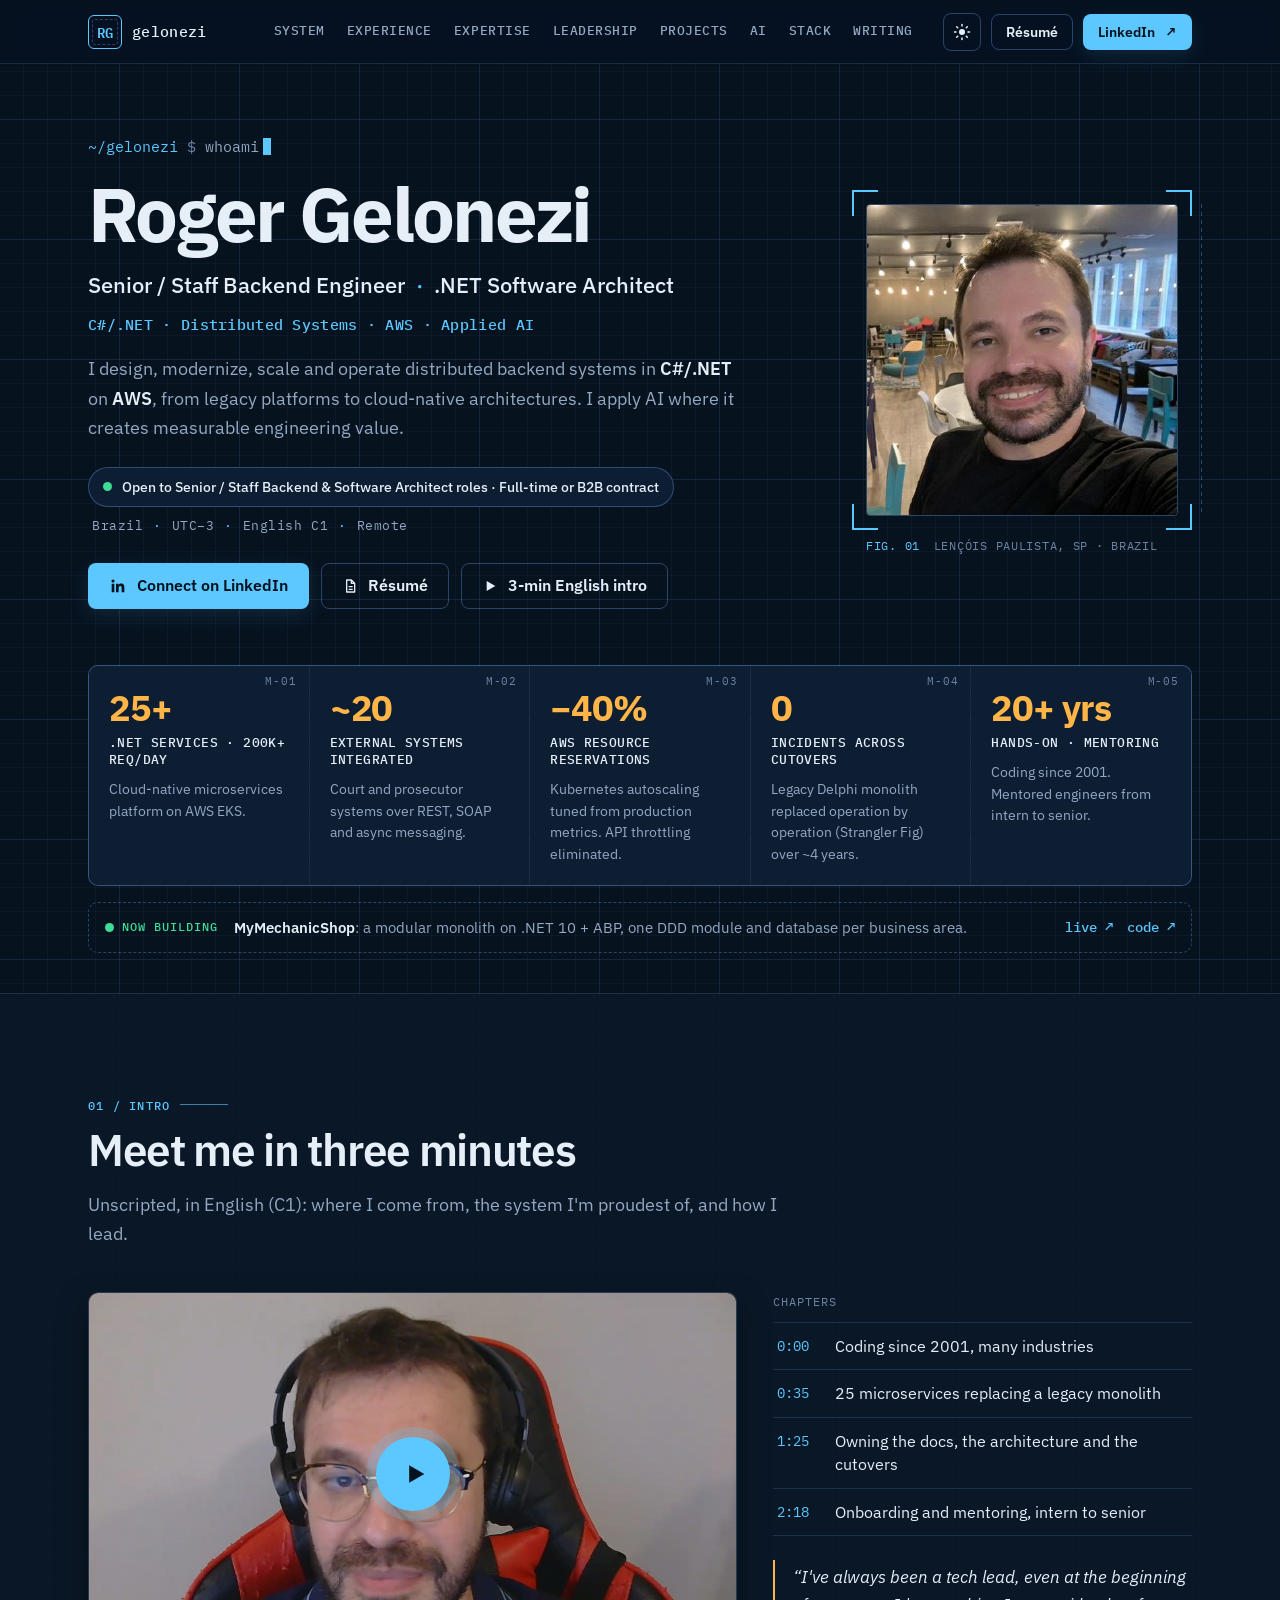
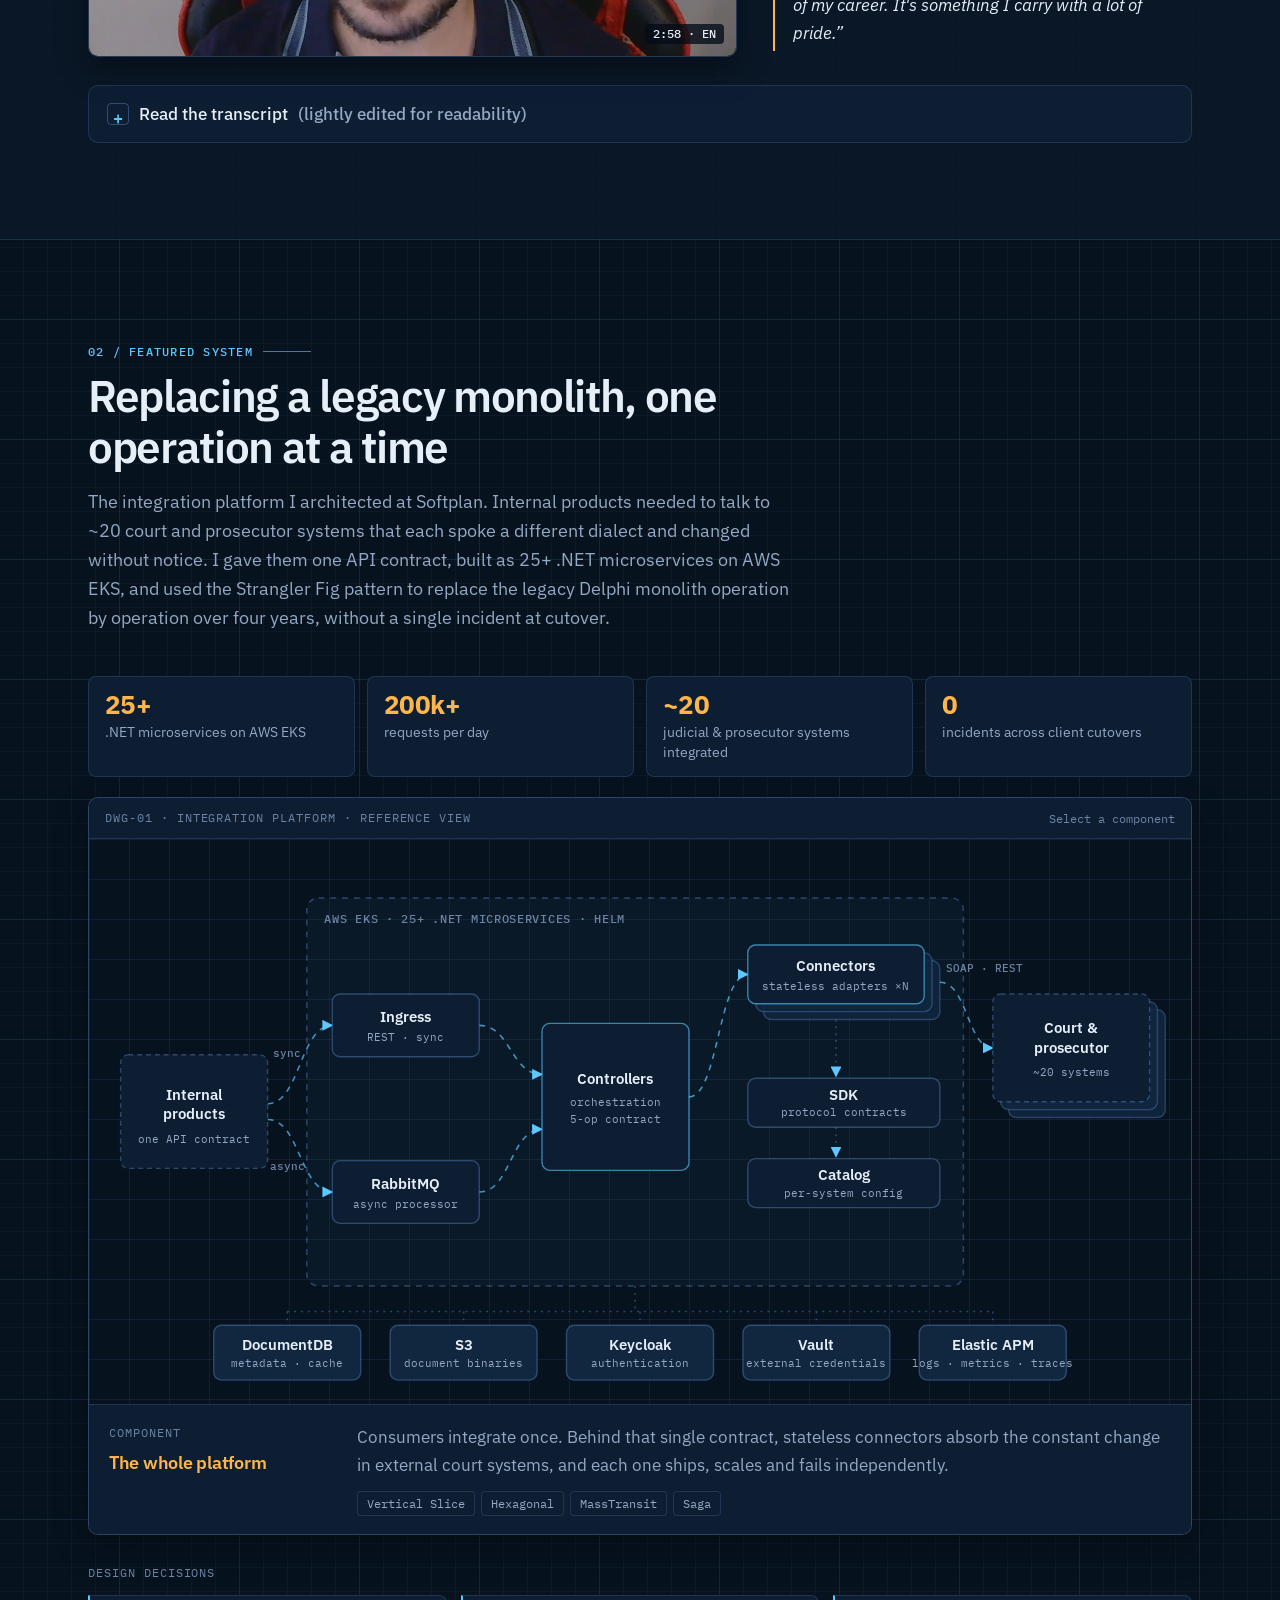
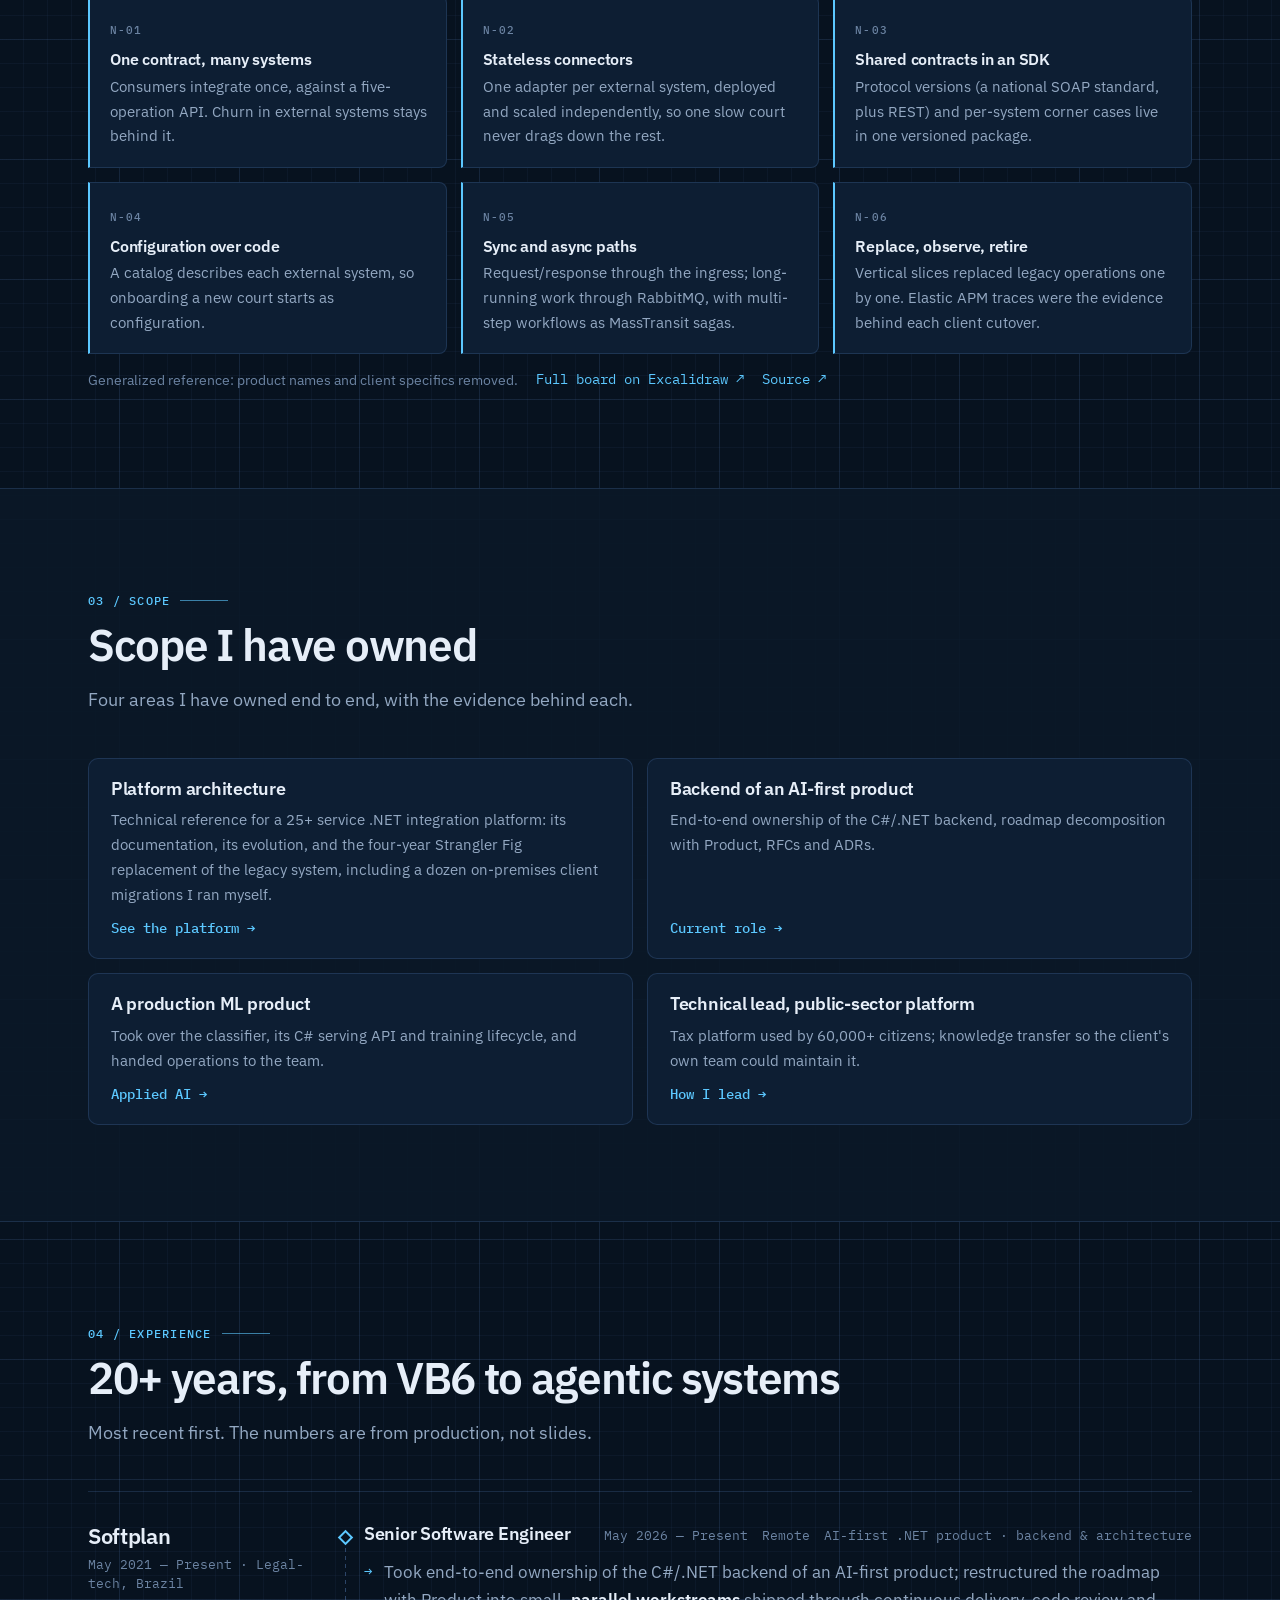
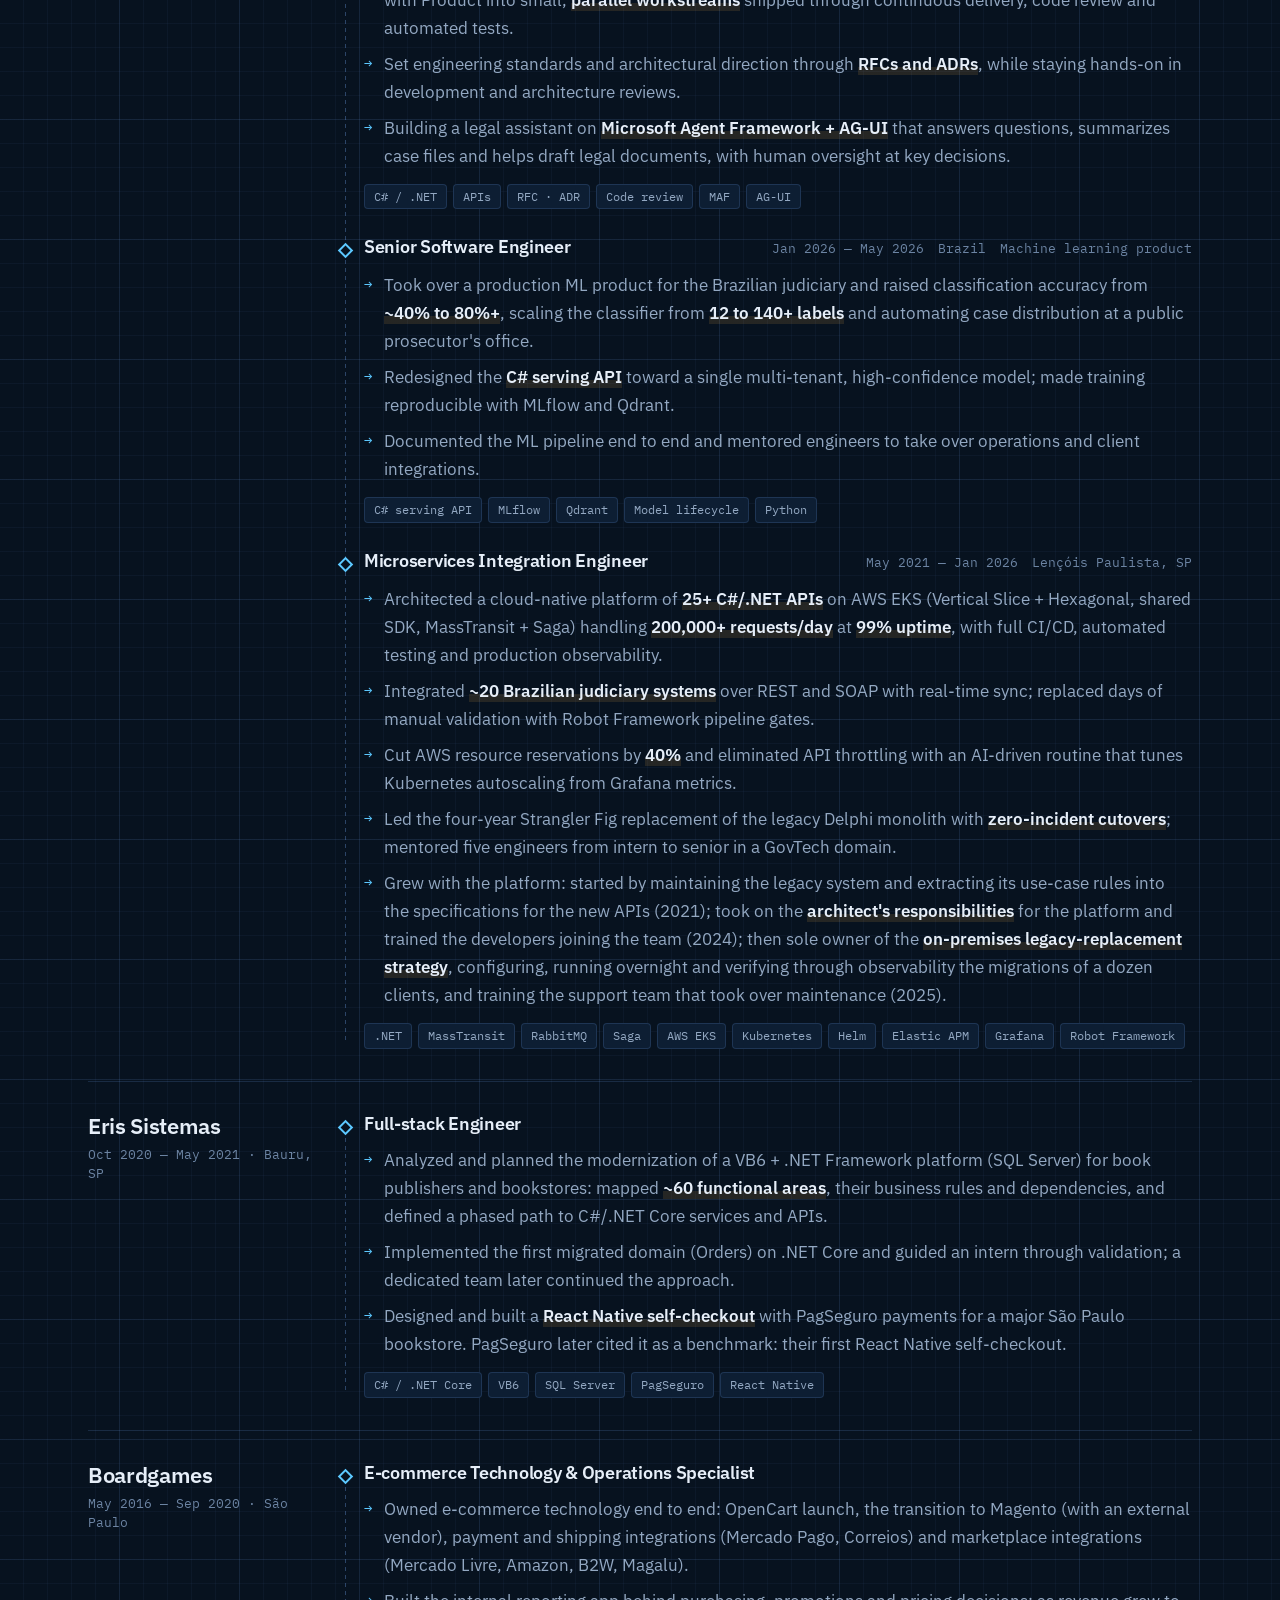
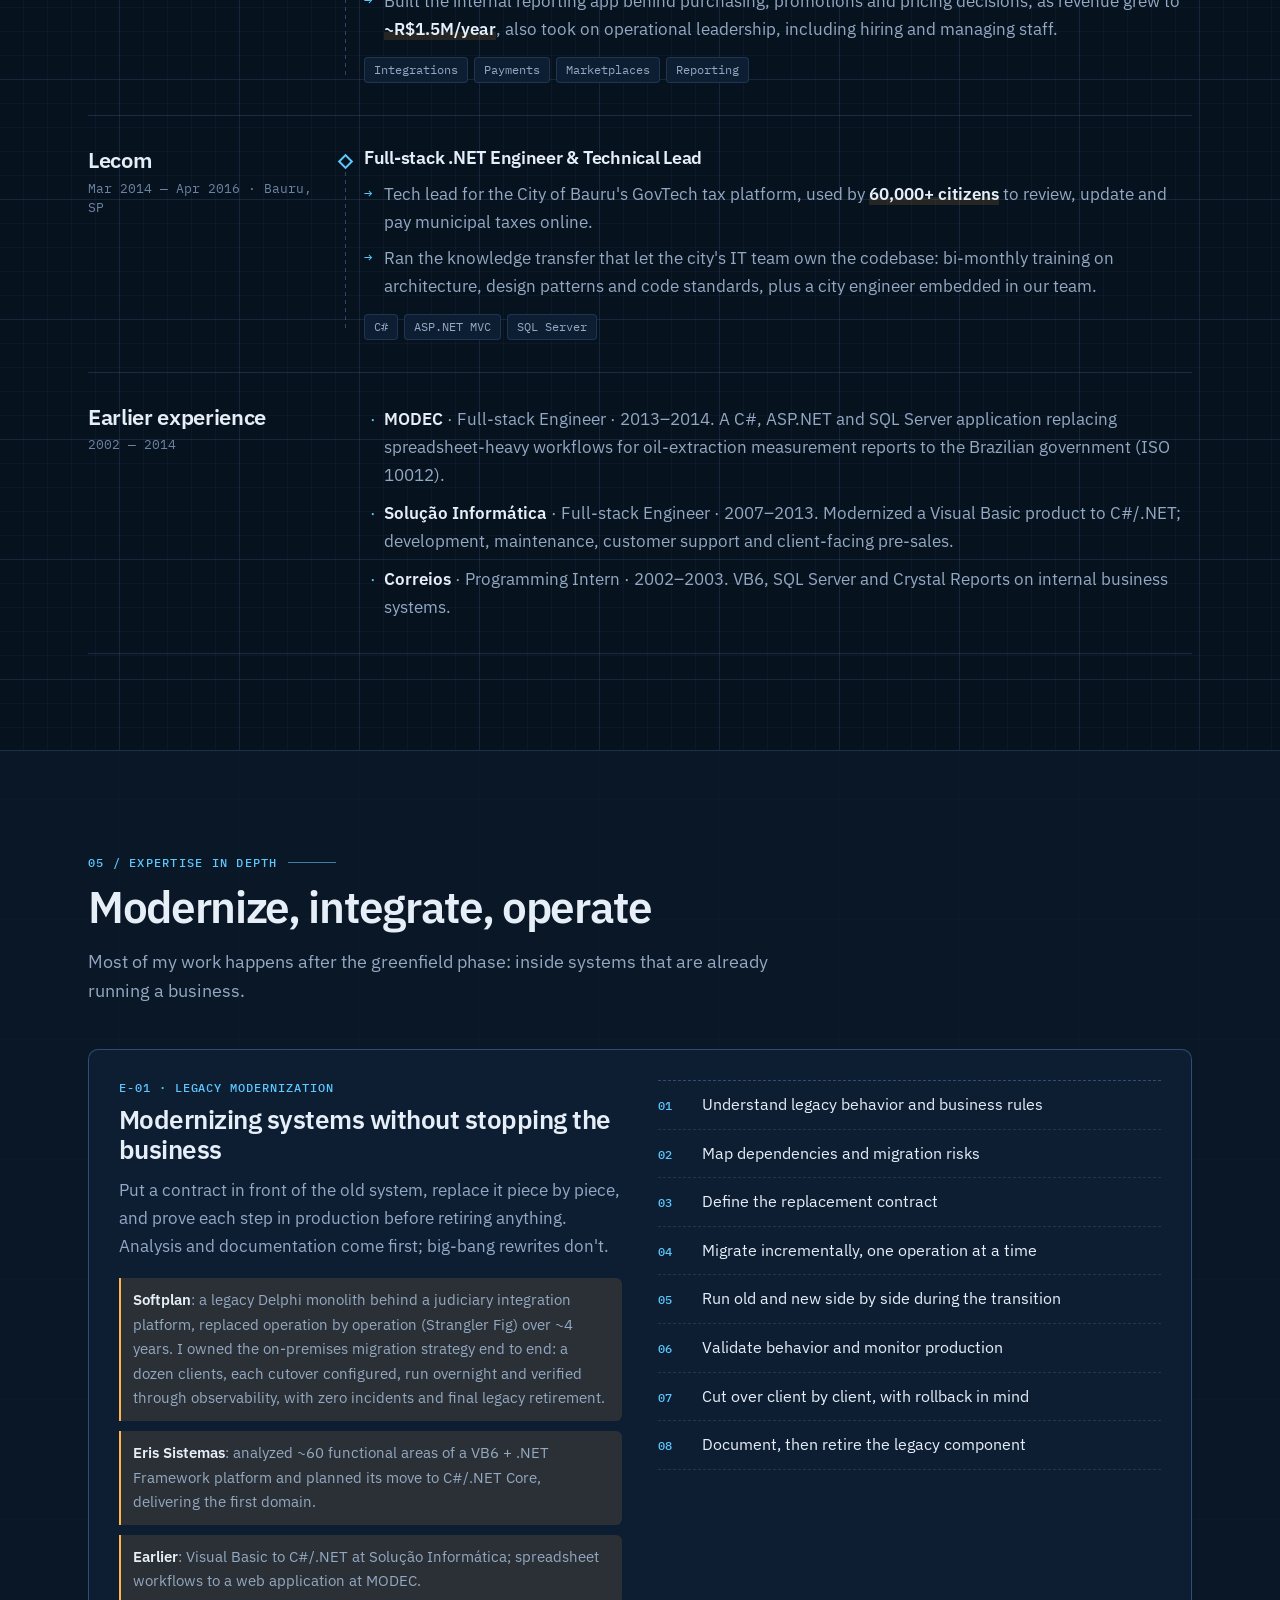
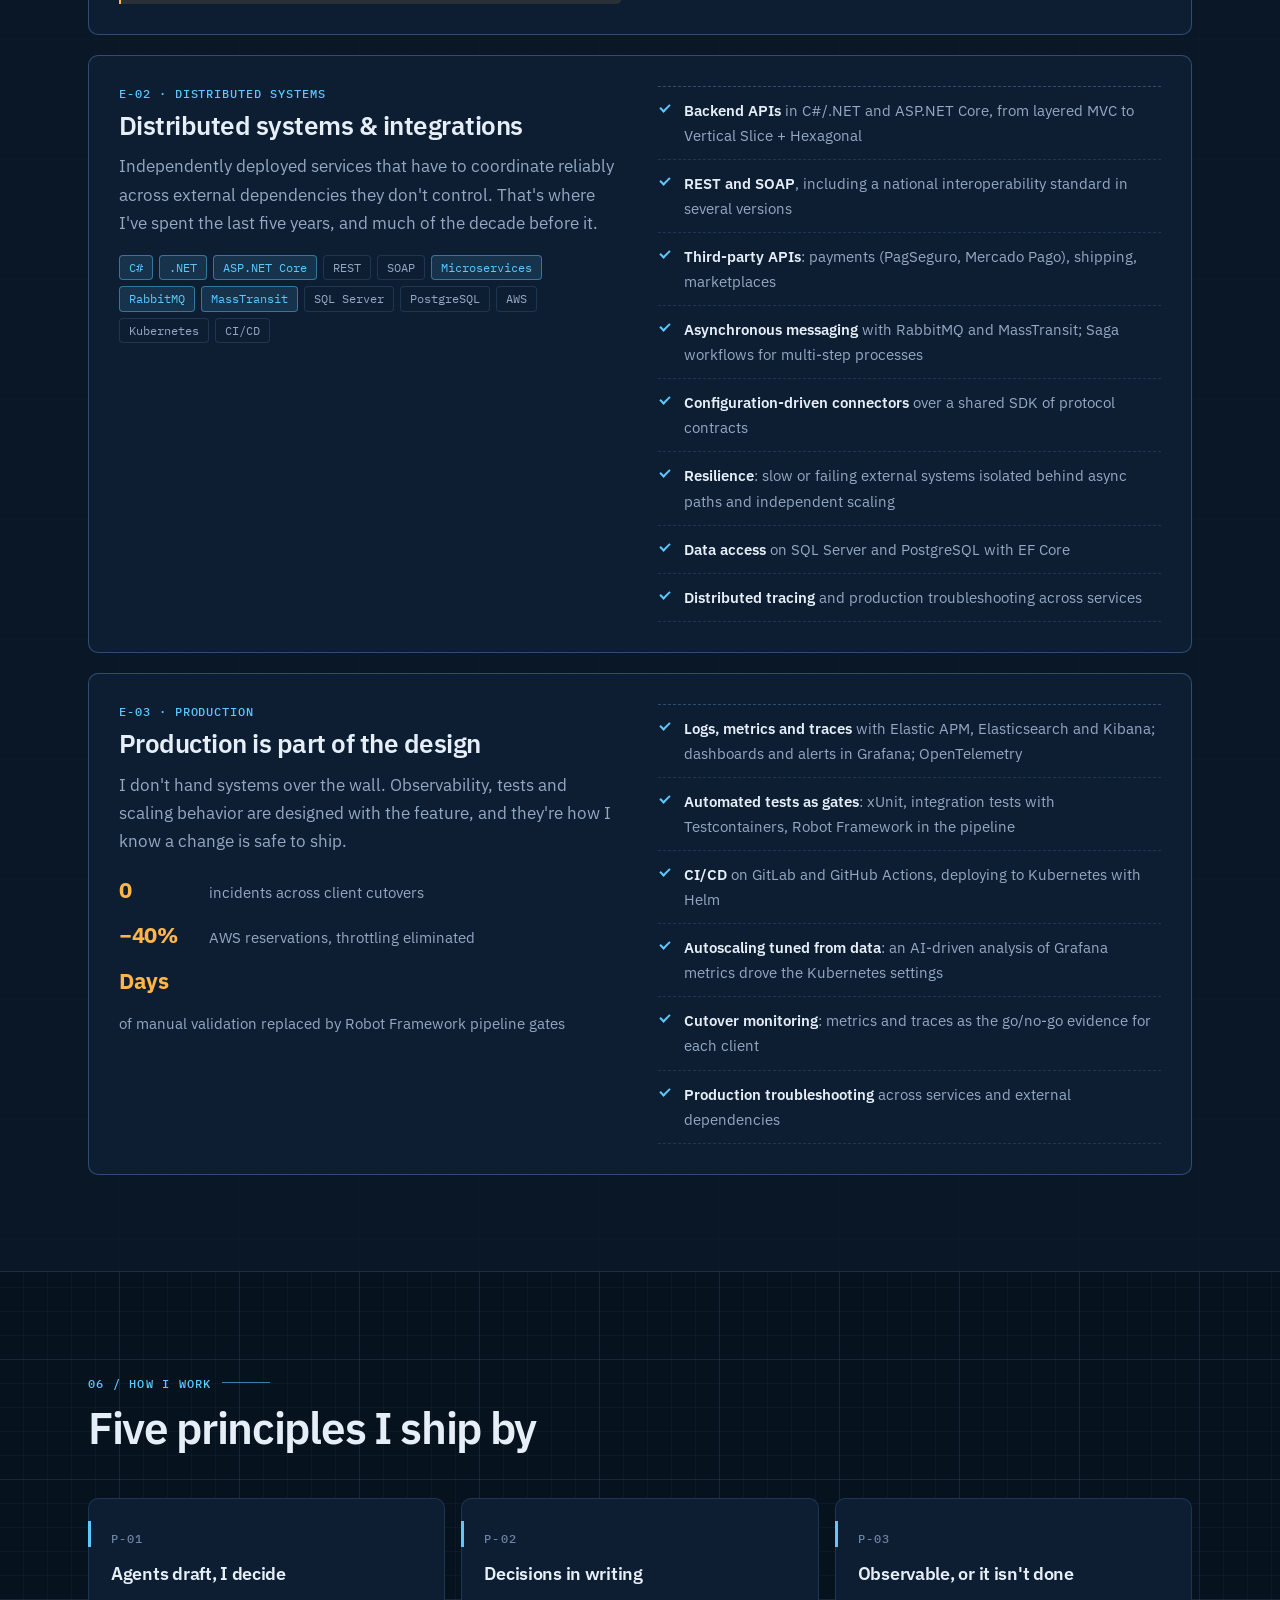
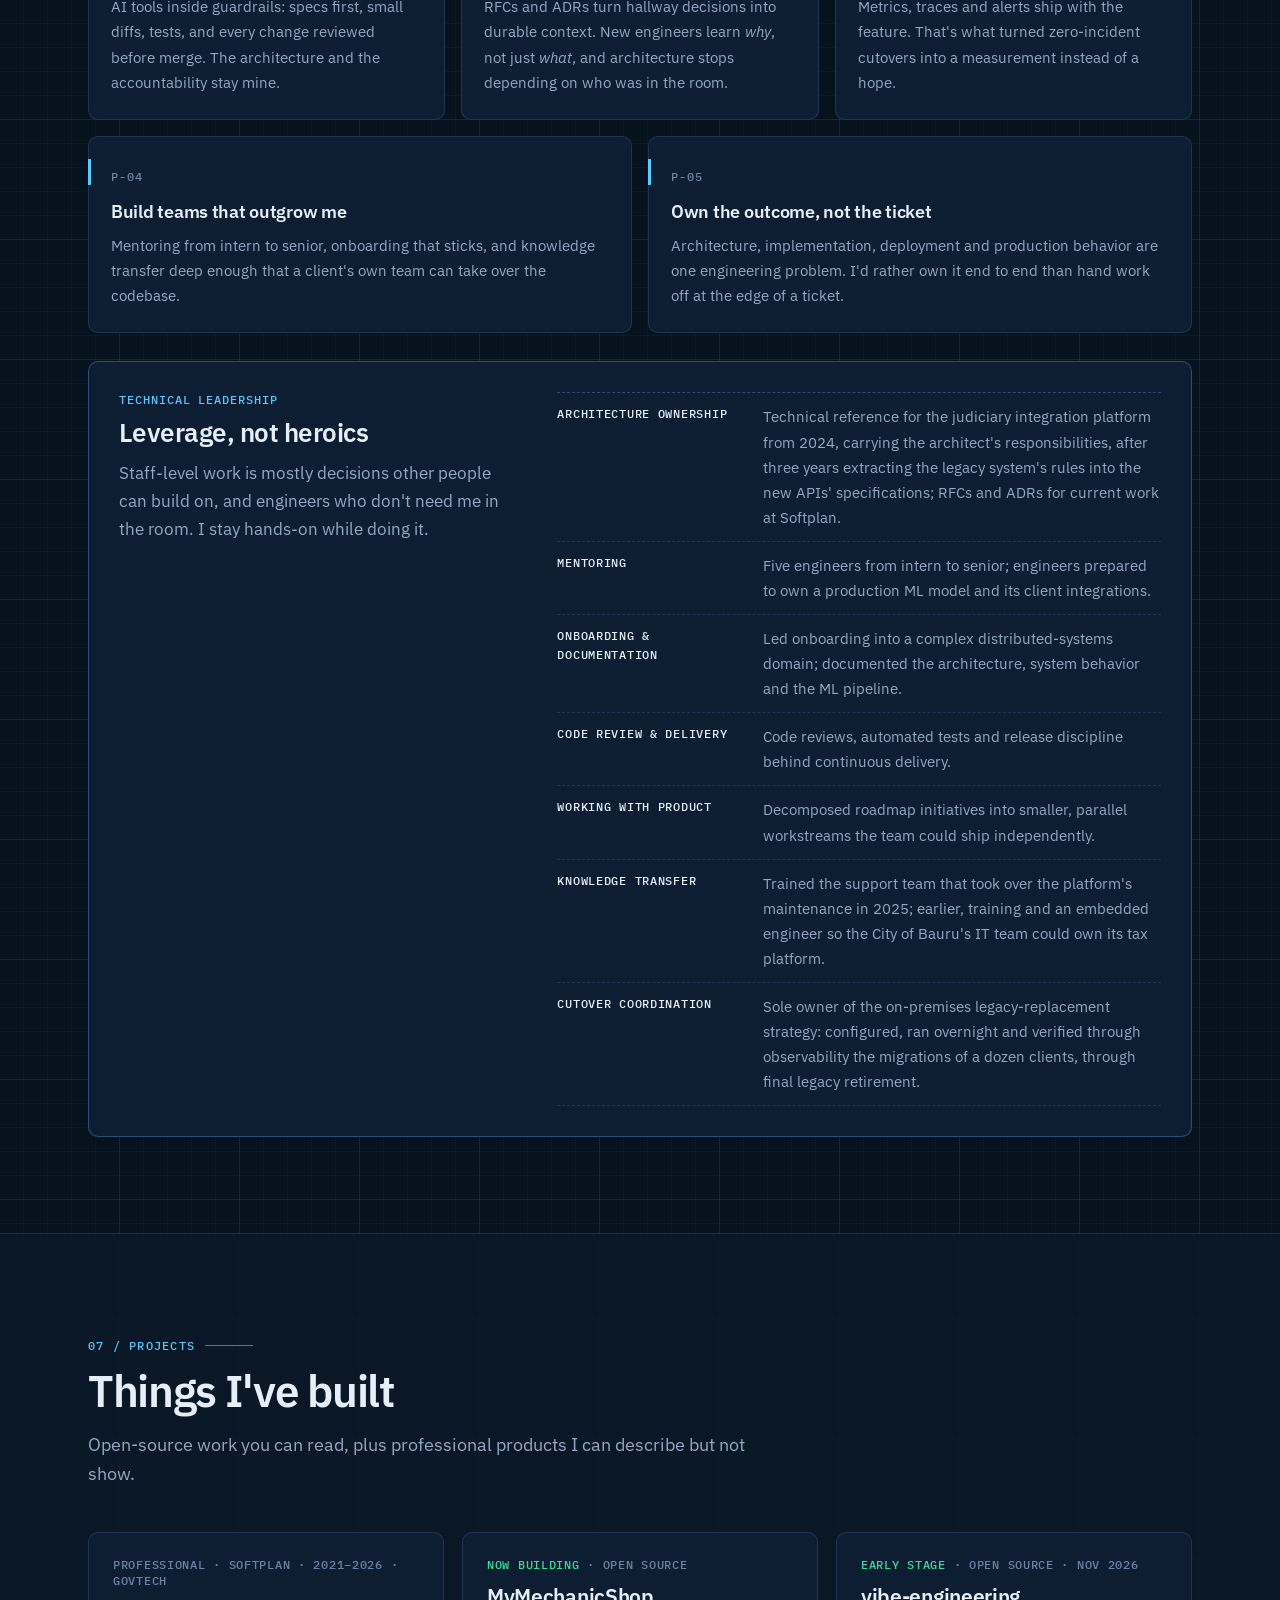
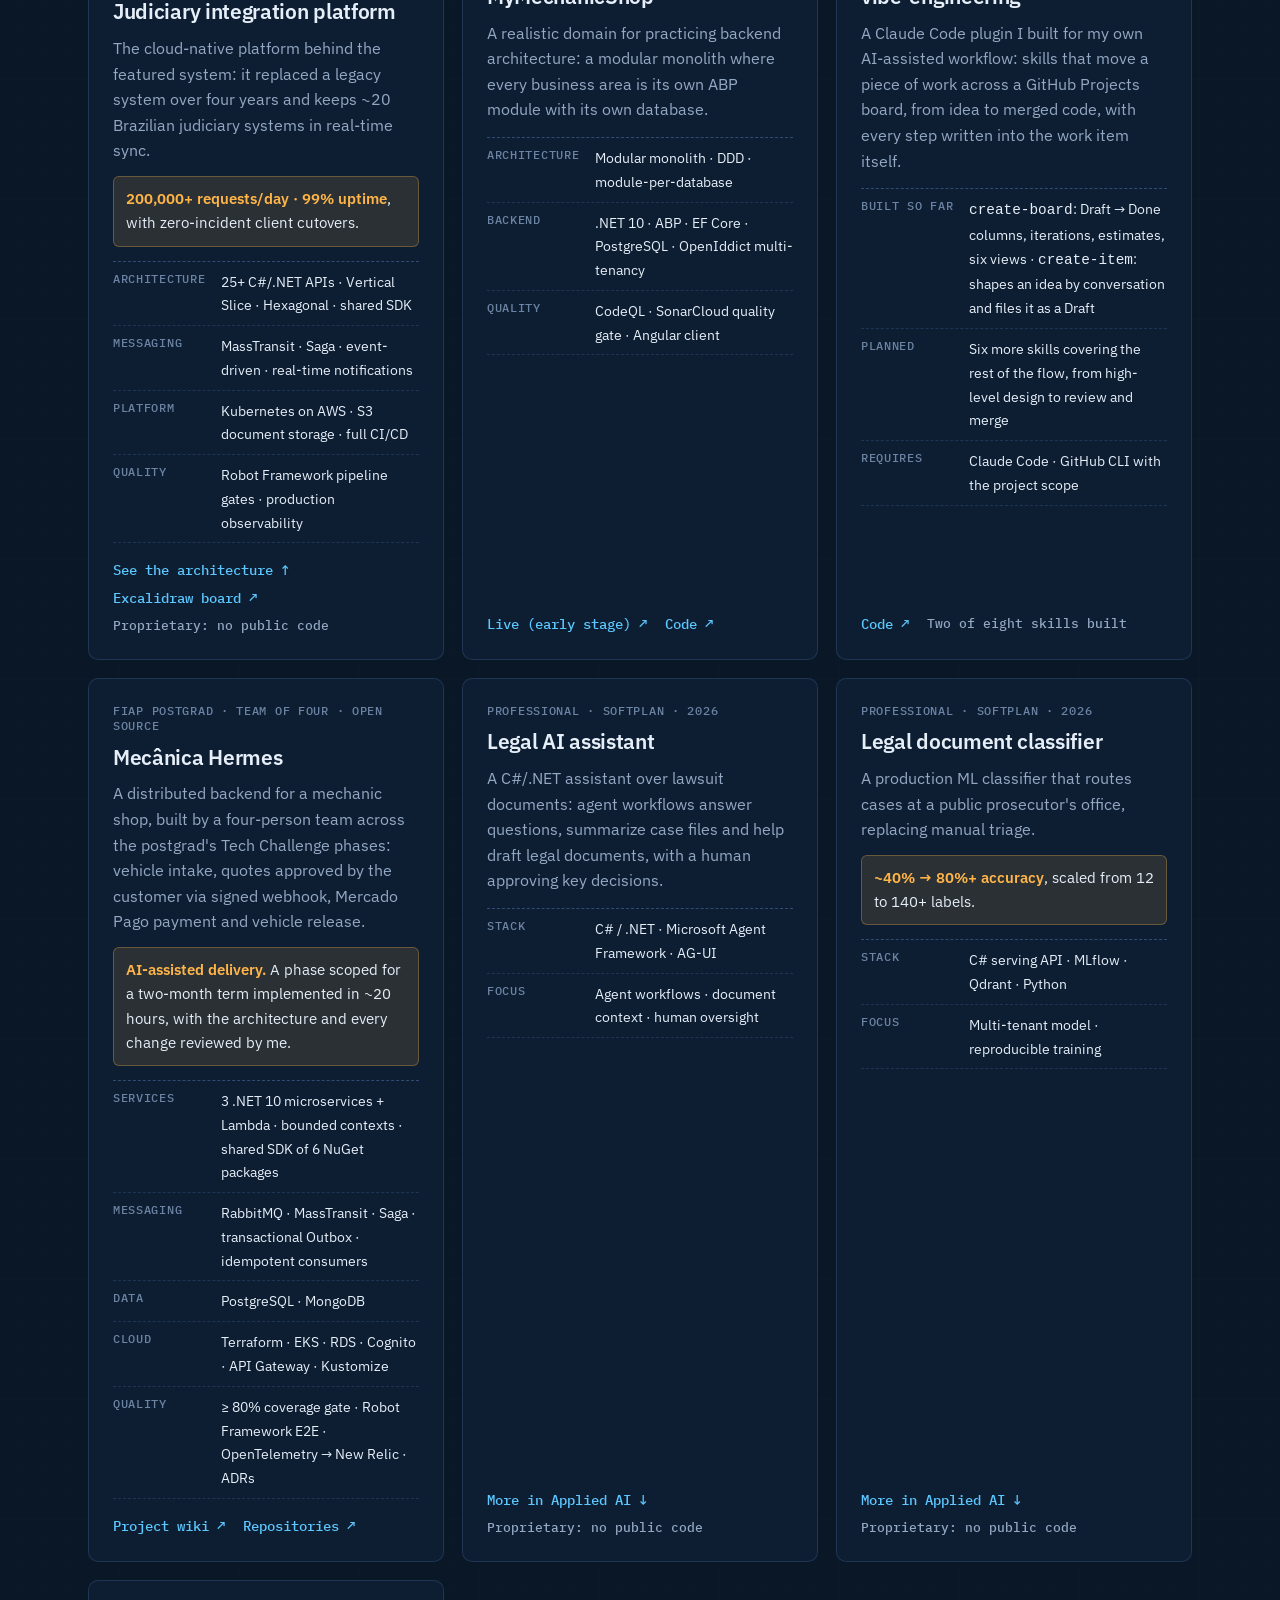
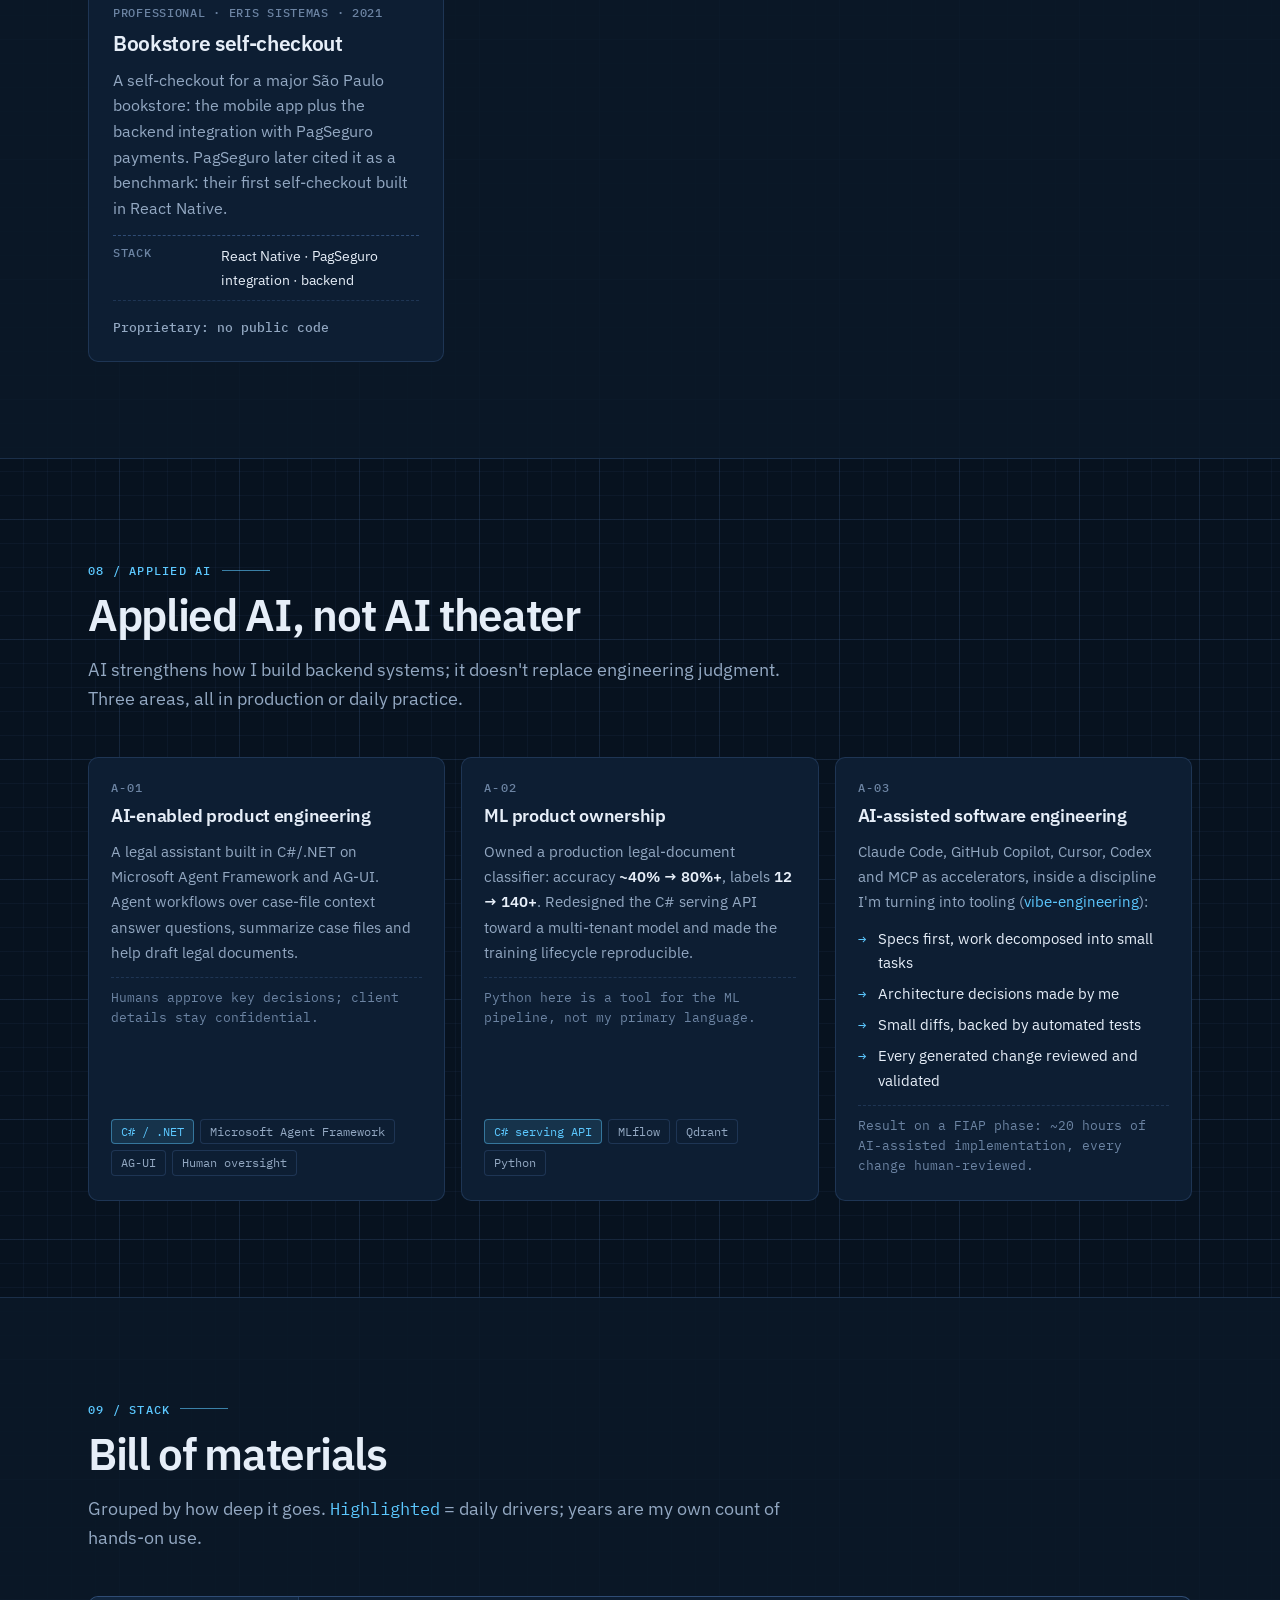
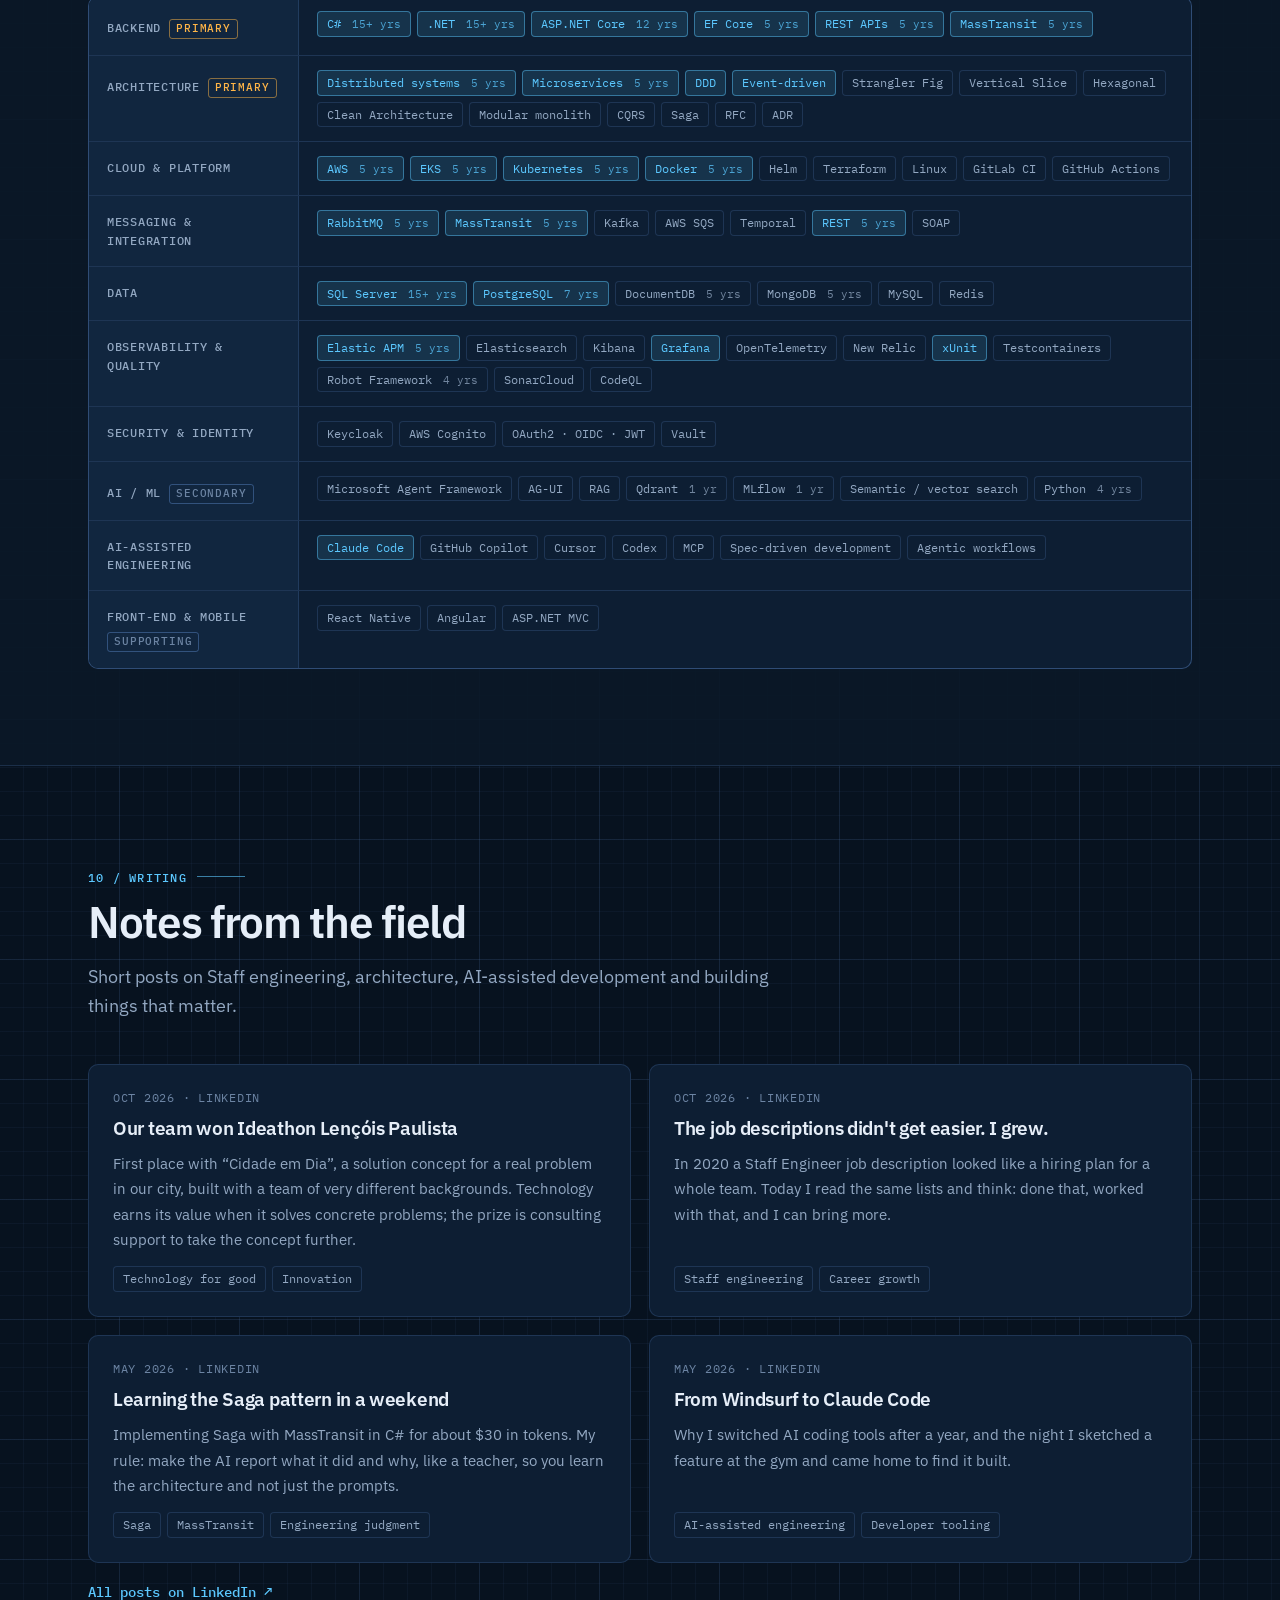
==== commit 6008994a: "Remove the "without the title" phrasing from the Softplan progression Roger asked to drop the discla" ====
--- a/index.html
+++ b/index.html
@@ -498,7 +498,7 @@
                   <li>Integrated <strong>~20 Brazilian judiciary systems</strong> over REST and SOAP with real-time sync; replaced days of manual validation with Robot Framework pipeline gates.</li>
                   <li>Cut AWS resource reservations by <strong>40%</strong> and eliminated API throttling with an AI-driven routine that tunes Kubernetes autoscaling from Grafana metrics.</li>
                   <li>Led the four-year Strangler Fig replacement of the legacy Delphi monolith with <strong>zero-incident cutovers</strong>; mentored five engineers from intern to senior in a GovTech domain.</li>
-                  <li>Grew with the platform: started by maintaining the legacy system and extracting its use-case rules into the specifications for the new APIs (2021); took on the <strong>architect's responsibilities</strong> for the platform, without the title, and trained the developers joining the team (2024); then sole owner of the <strong>on-premises legacy-replacement strategy</strong>, configuring, running overnight and verifying through observability the migrations of a dozen clients, and training the support team that took over maintenance (2025).</li>
+                  <li>Grew with the platform: started by maintaining the legacy system and extracting its use-case rules into the specifications for the new APIs (2021); took on the <strong>architect's responsibilities</strong> for the platform and trained the developers joining the team (2024); then sole owner of the <strong>on-premises legacy-replacement strategy</strong>, configuring, running overnight and verifying through observability the migrations of a dozen clients, and training the support team that took over maintenance (2025).</li>
                 </ul>
                 <ul class="chips"><li>.NET</li><li>MassTransit</li><li>RabbitMQ</li><li>Saga</li><li>AWS EKS</li><li>Kubernetes</li><li>Helm</li><li>Elastic APM</li><li>Grafana</li><li>Robot Framework</li></ul>
               </li>
@@ -708,7 +708,7 @@
             <p>Staff-level work is mostly decisions other people can build on, and engineers who don't need me in the room. I stay hands-on while doing it.</p>
           </div>
           <dl class="lead-table">
-            <div><dt>Architecture ownership</dt><dd>Technical reference for the judiciary integration platform from 2024, carrying the architect's responsibilities without the title, after three years extracting the legacy system's rules into the new APIs' specifications; RFCs and ADRs for current work at Softplan.</dd></div>
+            <div><dt>Architecture ownership</dt><dd>Technical reference for the judiciary integration platform from 2024, carrying the architect's responsibilities, after three years extracting the legacy system's rules into the new APIs' specifications; RFCs and ADRs for current work at Softplan.</dd></div>
             <div><dt>Mentoring</dt><dd>Five engineers from intern to senior; engineers prepared to own a production ML model and its client integrations.</dd></div>
             <div><dt>Onboarding &amp; documentation</dt><dd>Led onboarding into a complex distributed-systems domain; documented the architecture, system behavior and the ML pipeline.</dd></div>
             <div><dt>Code review &amp; delivery</dt><dd>Code reviews, automated tests and release discipline behind continuous delivery.</dd></div>
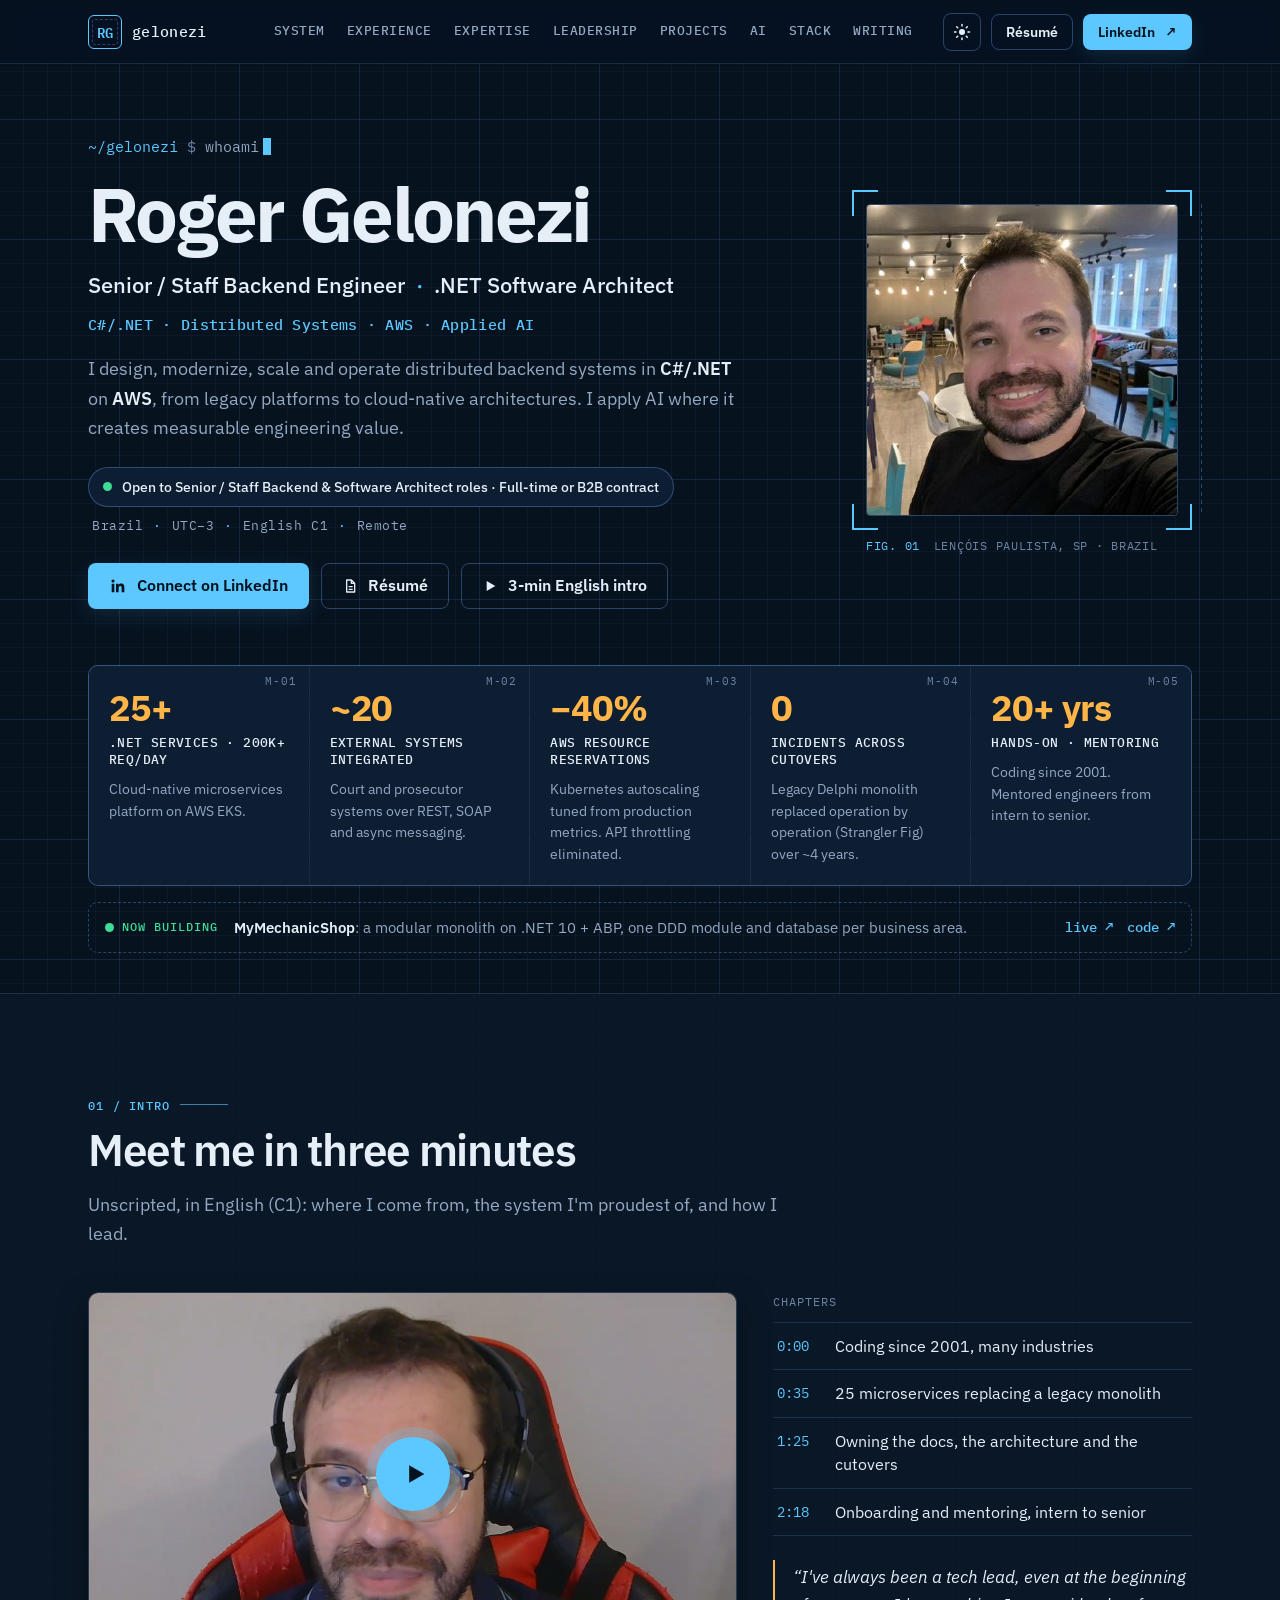
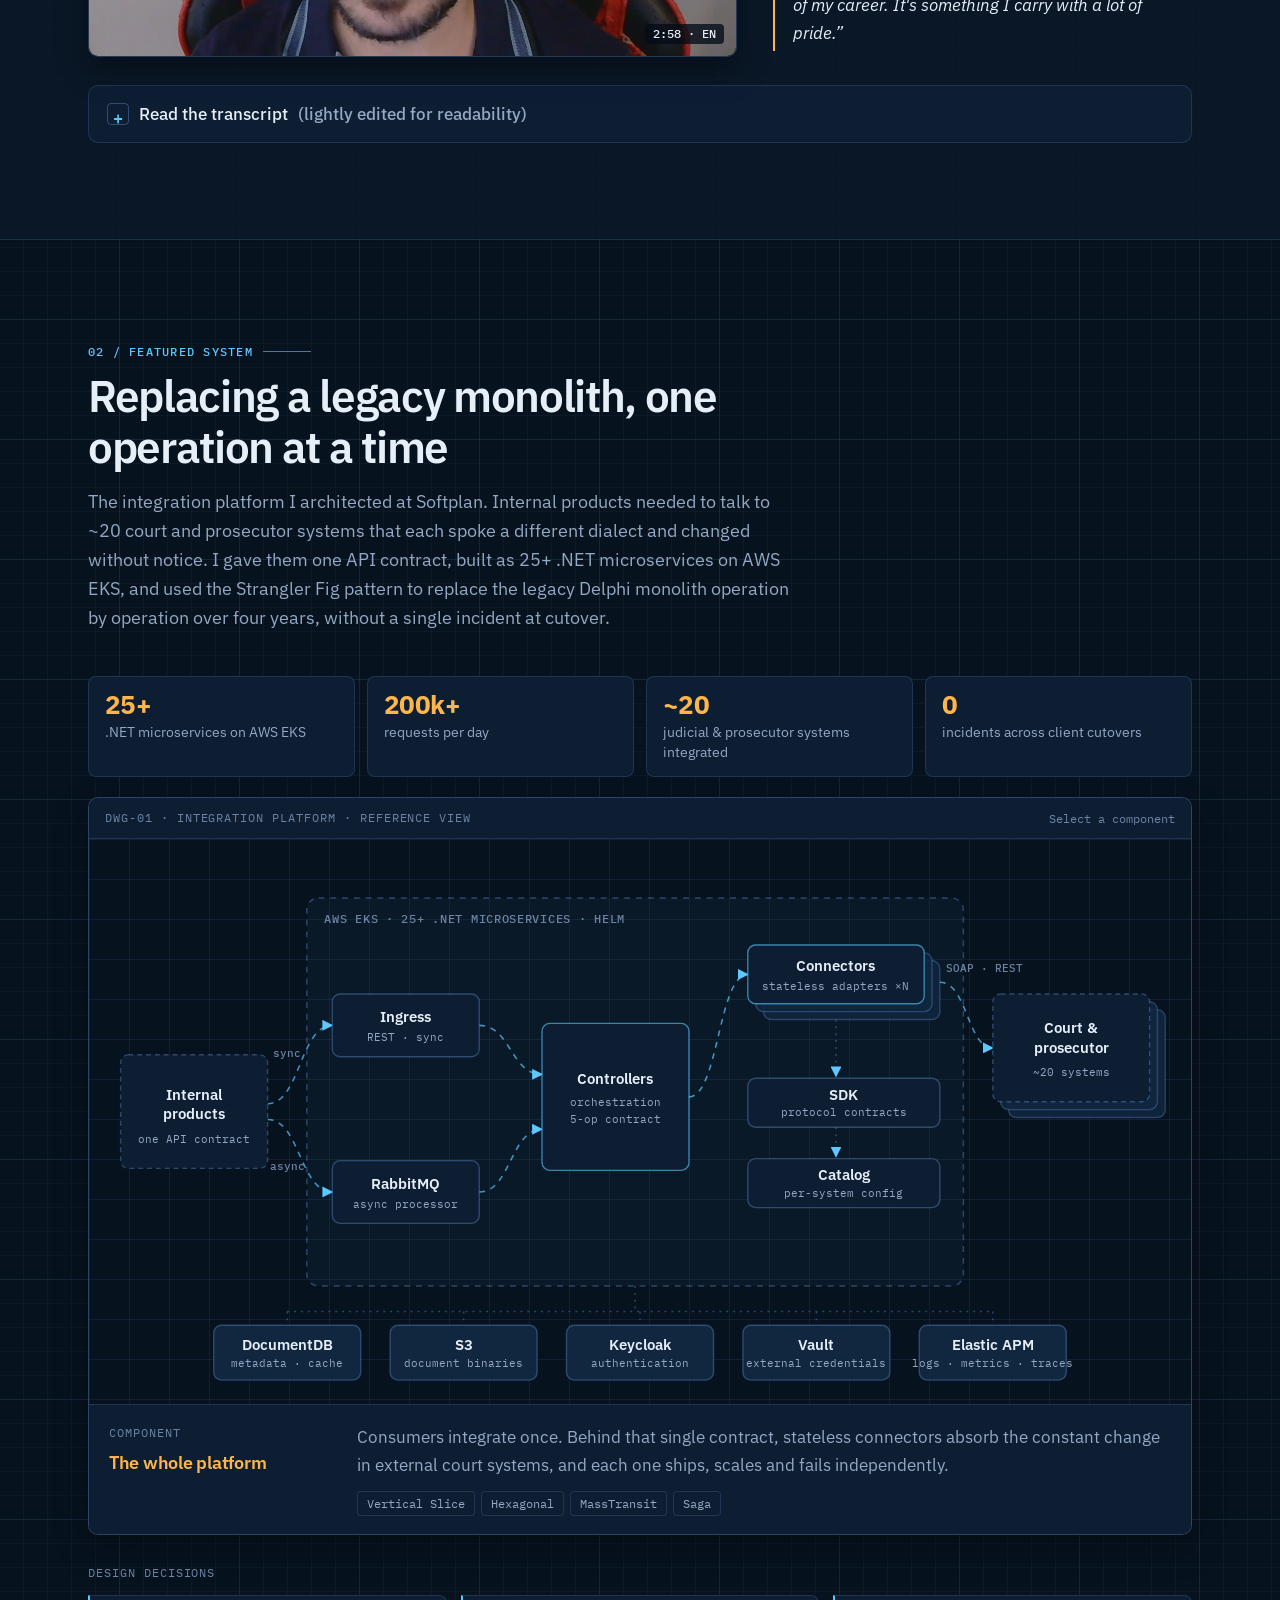
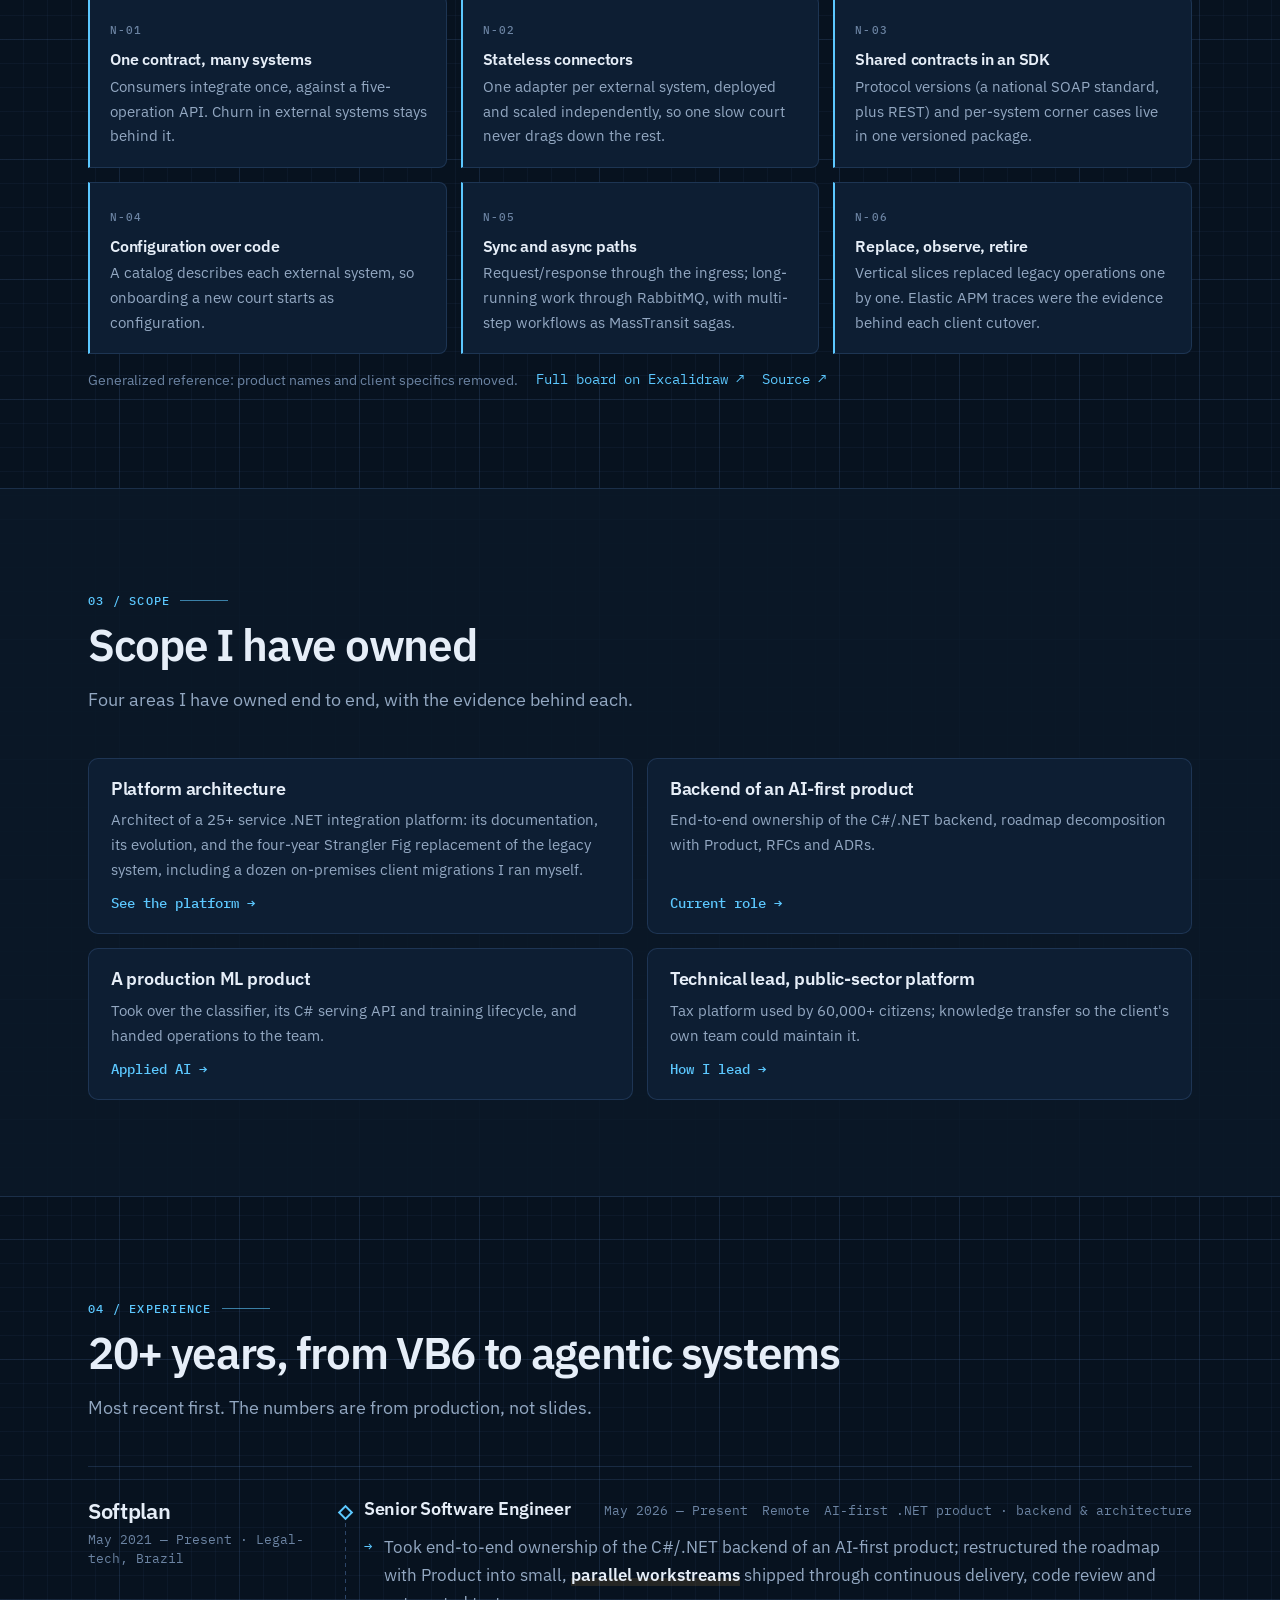
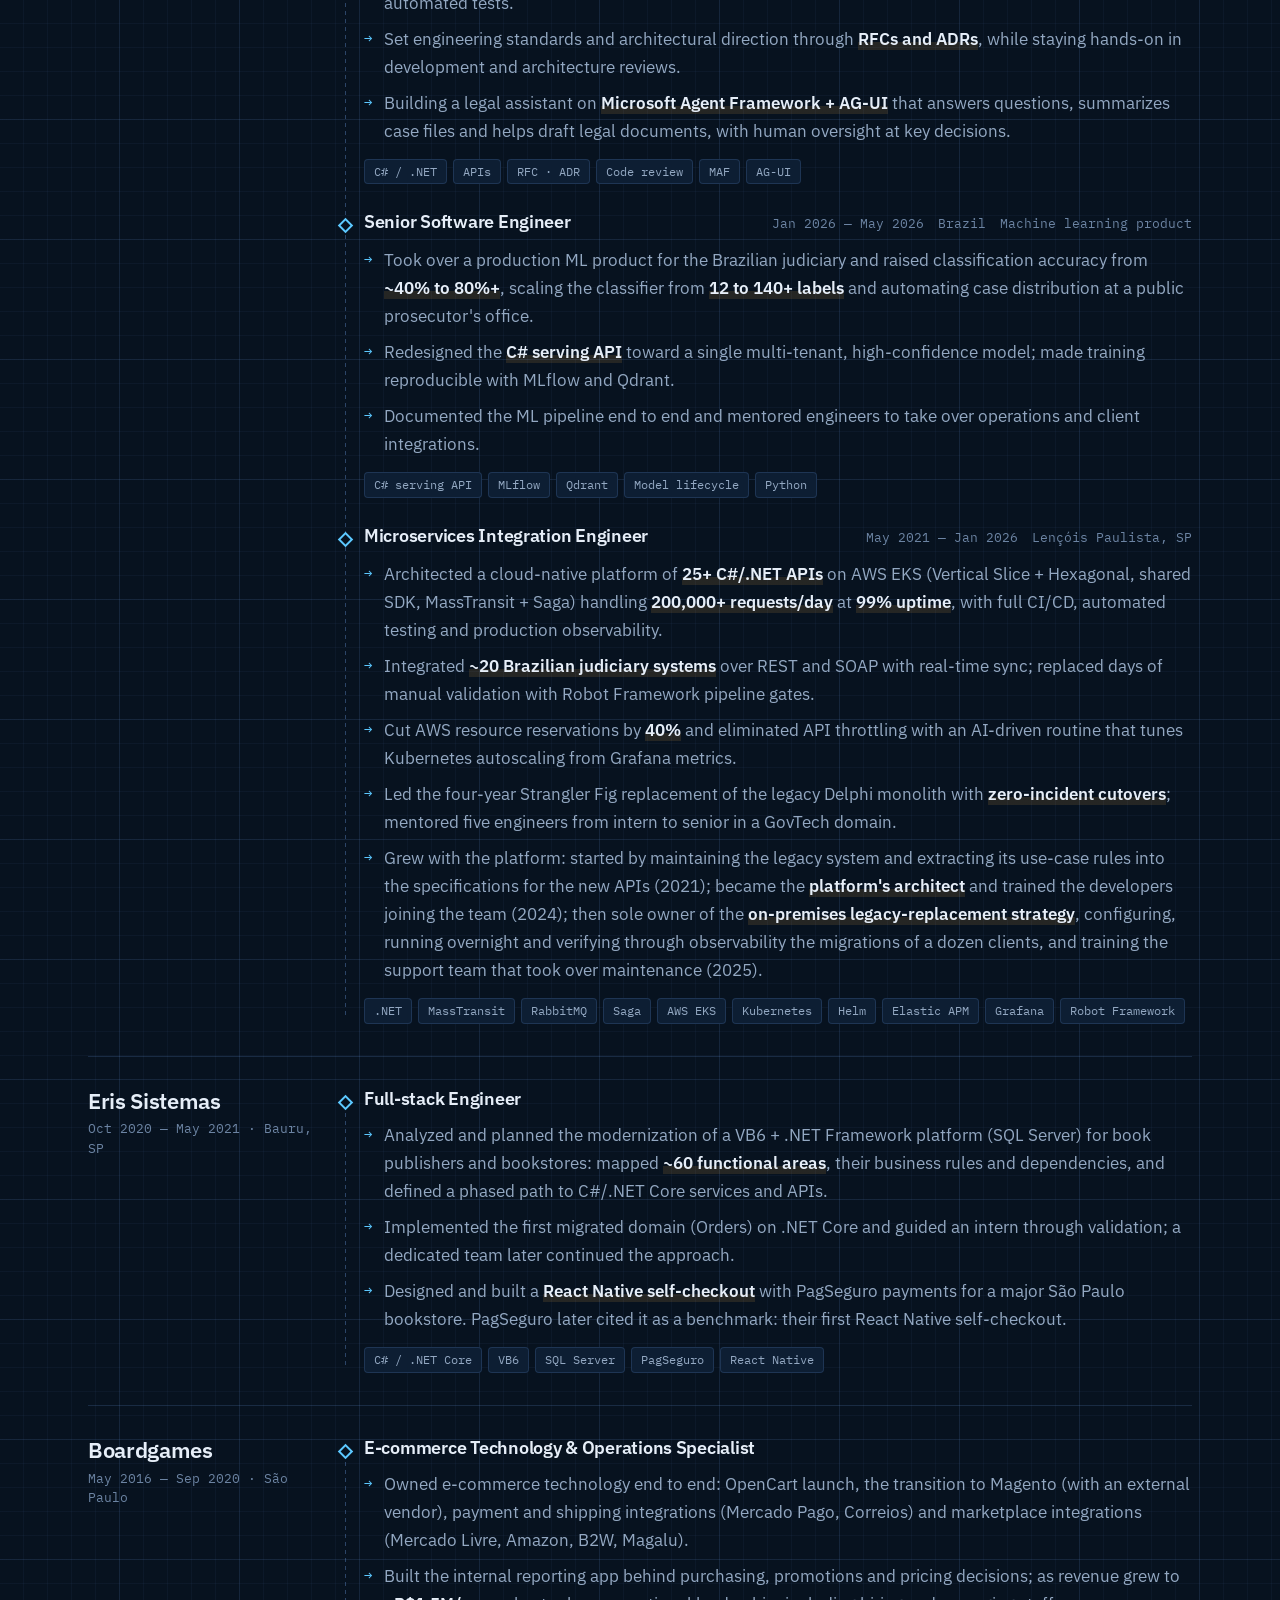
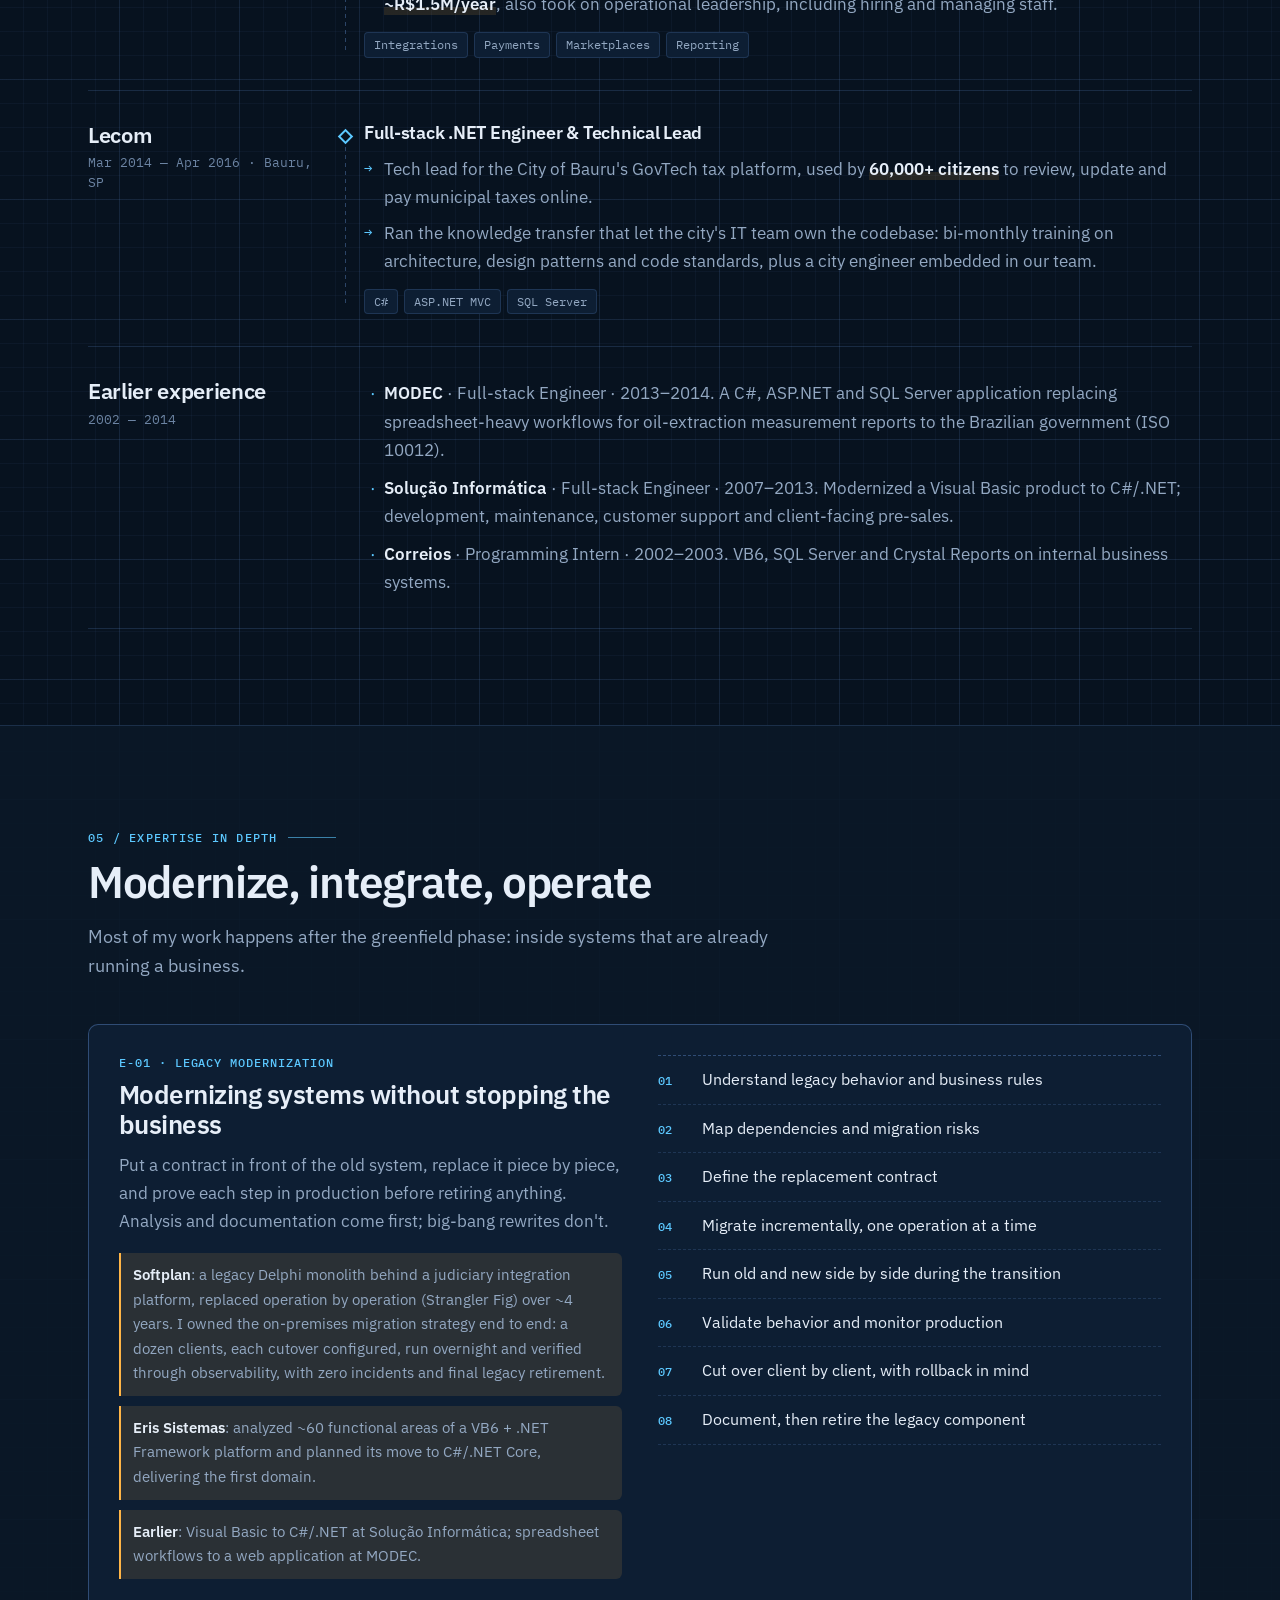
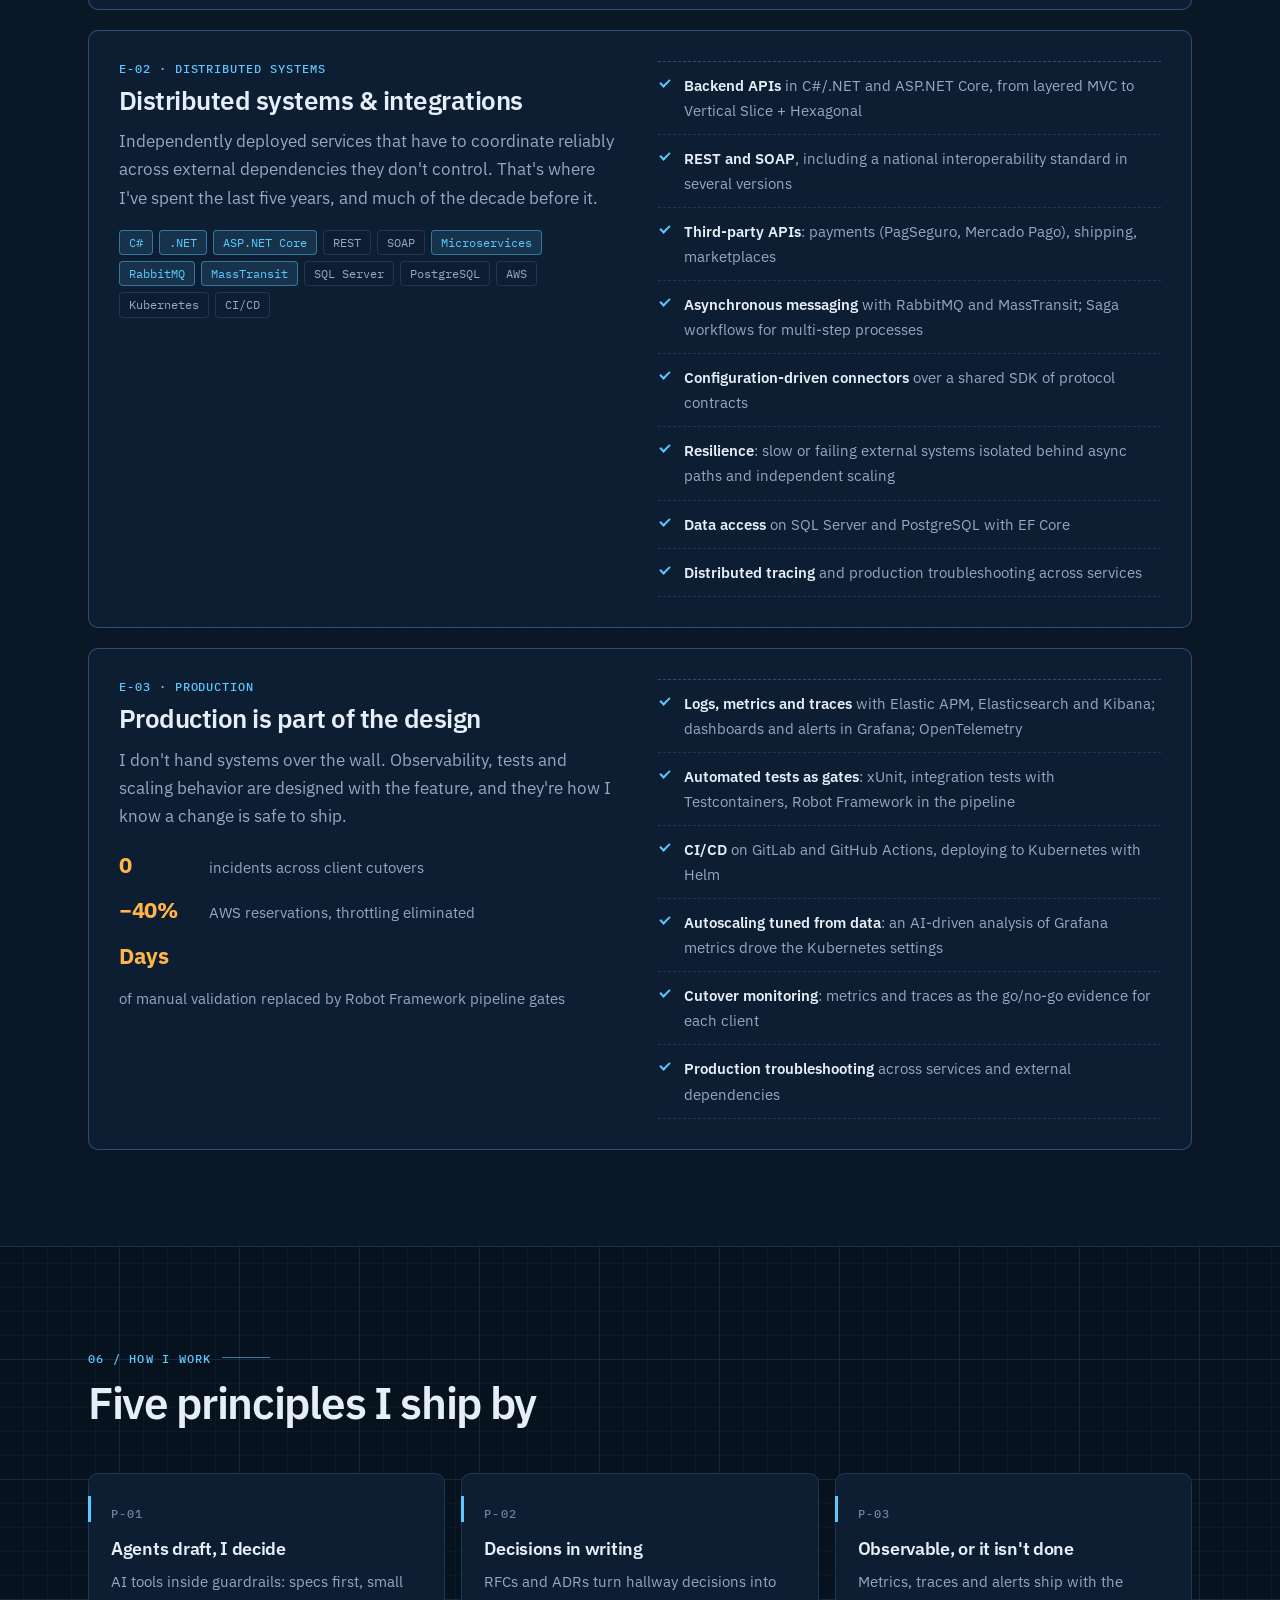
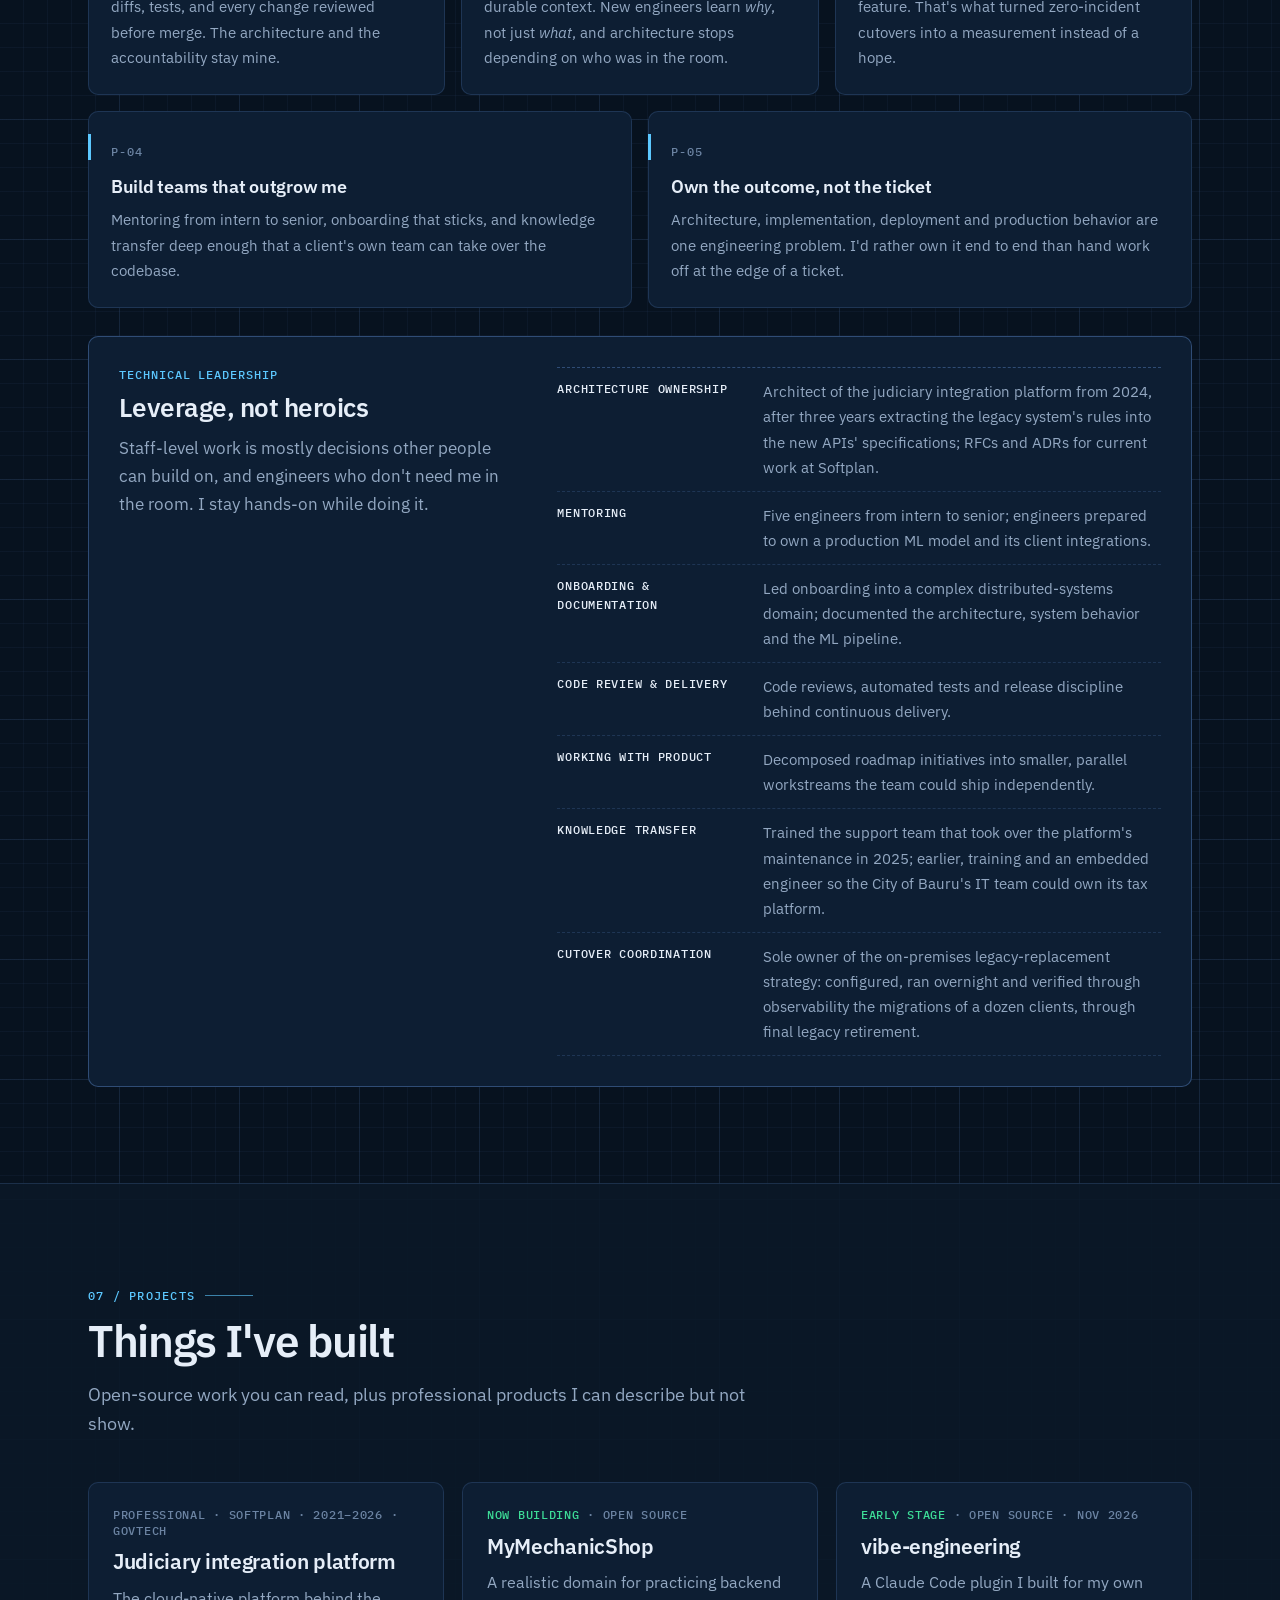
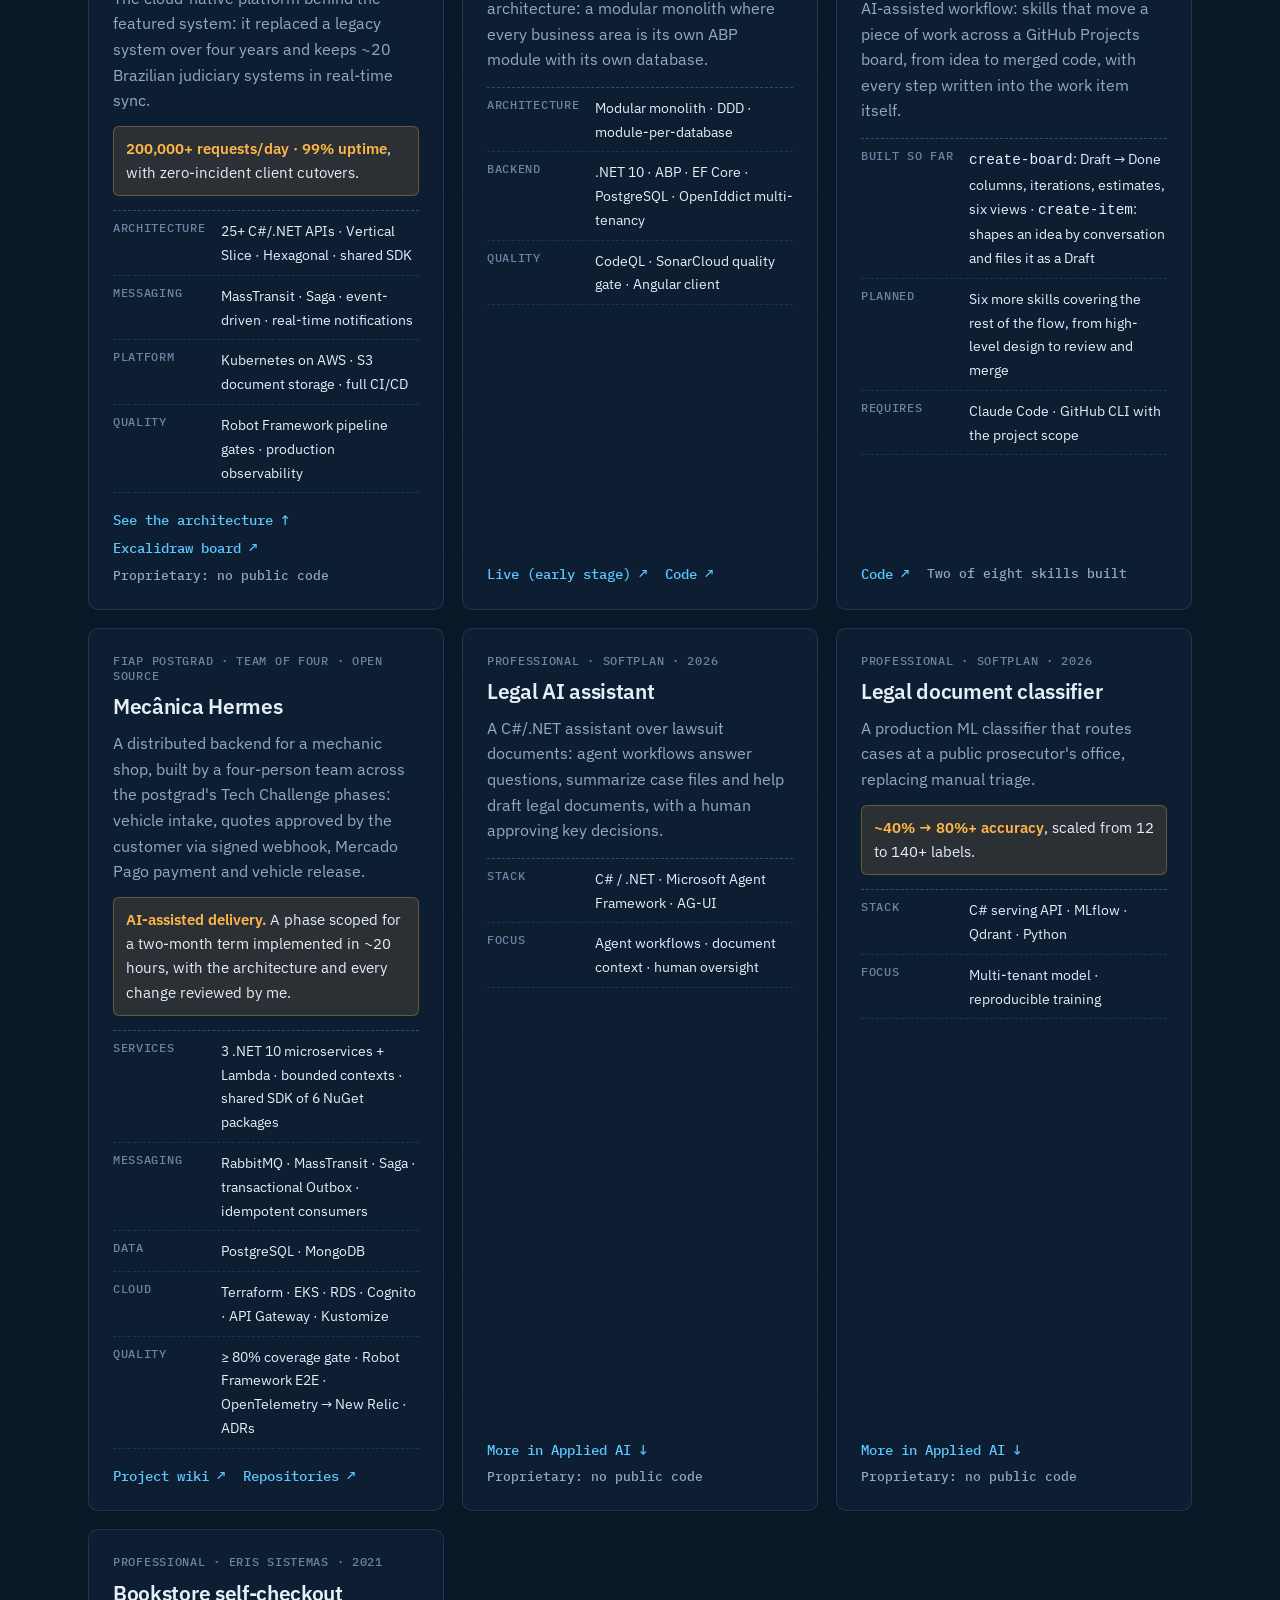
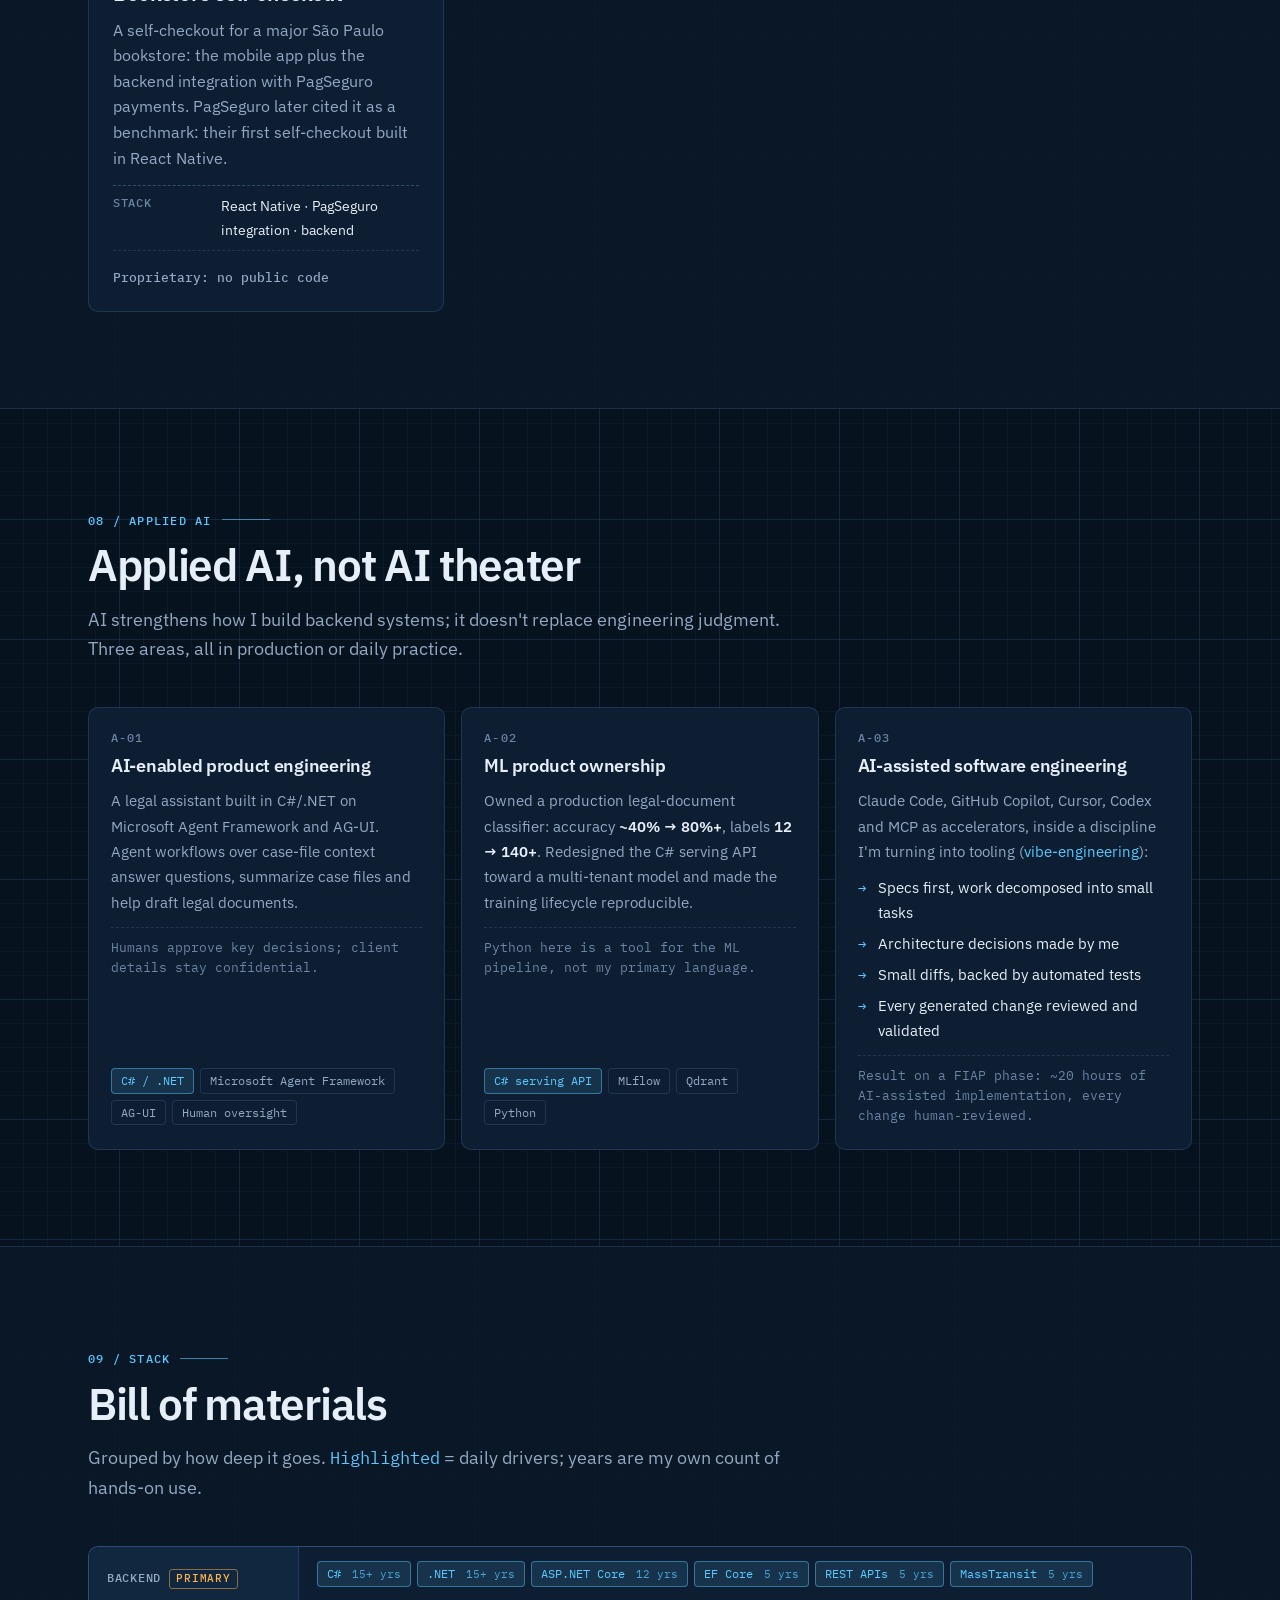
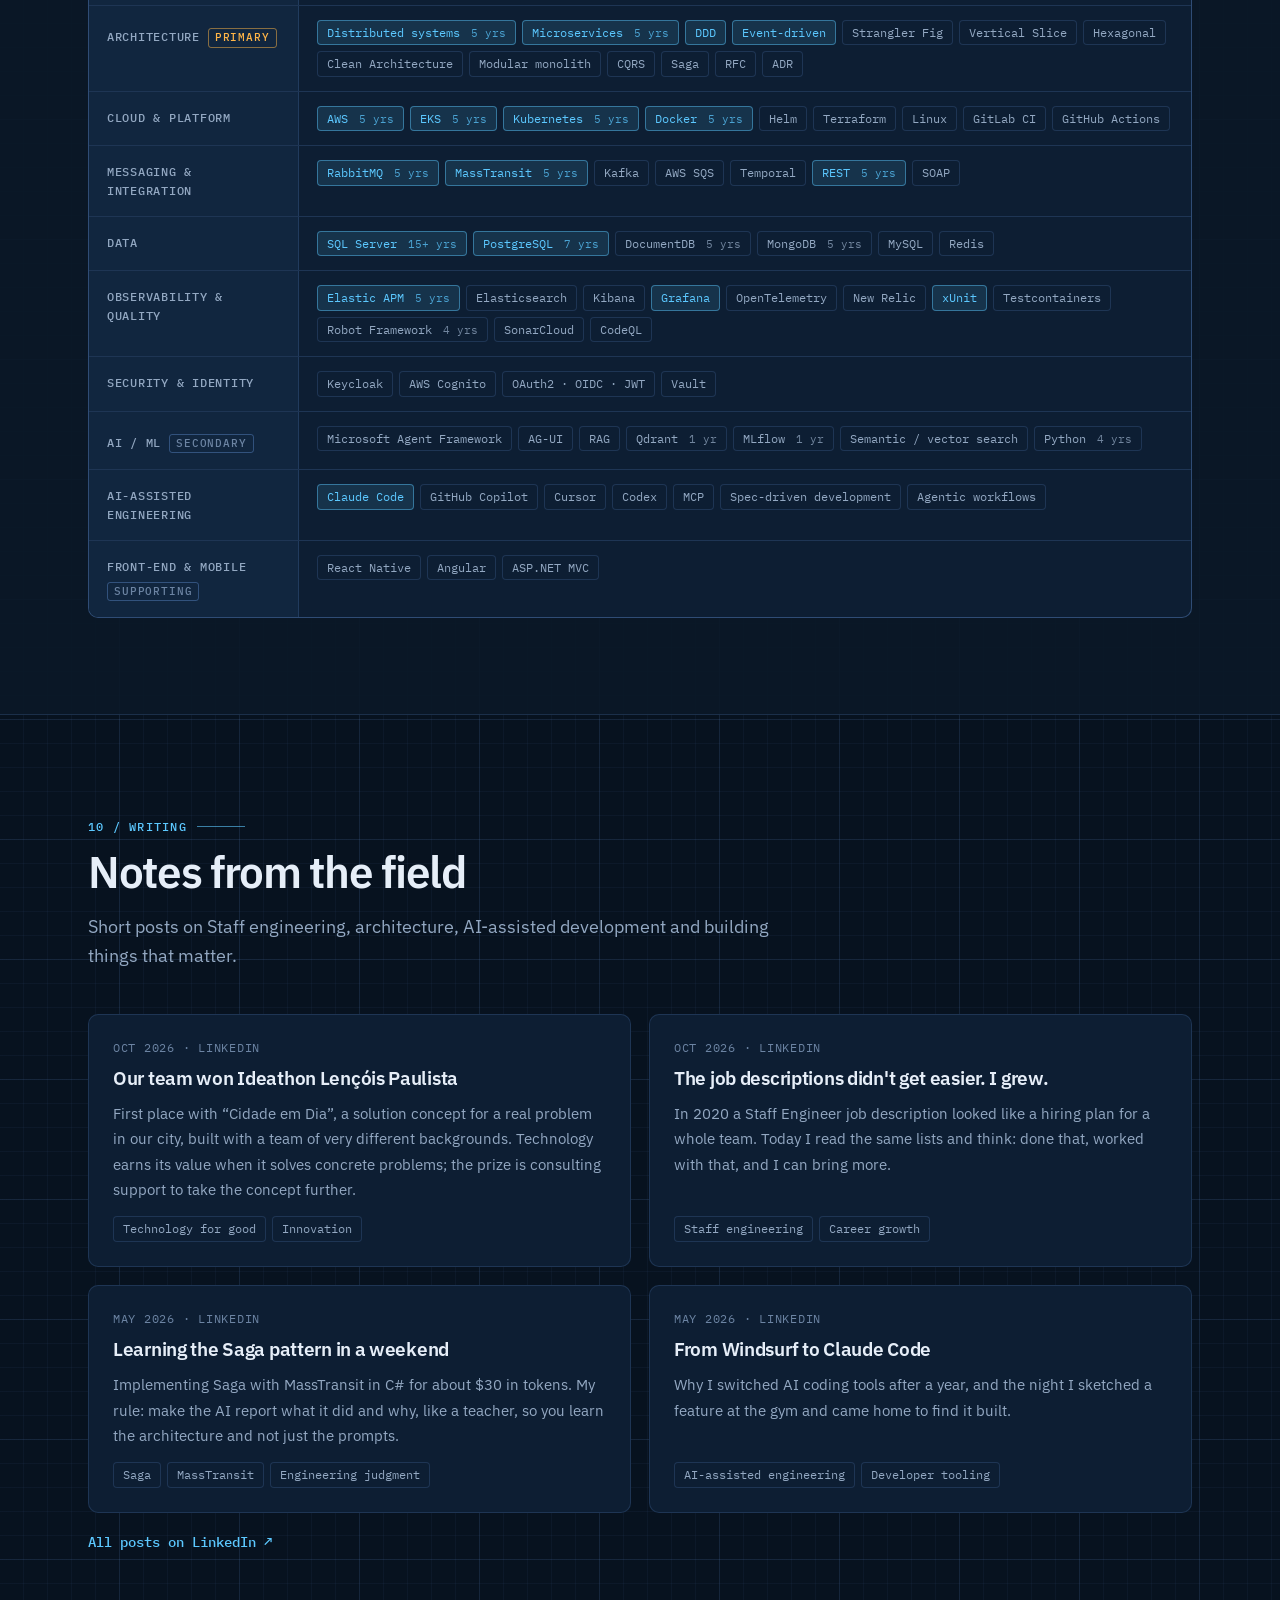
==== commit 56fea298: "State plainly that Roger was the platform's architect from 2024 Replace the hedged "architect's resp" ====
--- a/index.html
+++ b/index.html
@@ -423,7 +423,7 @@
         <ul class="own">
           <li class="own-item reveal">
             <h3>Platform architecture</h3>
-            <p>Technical reference for a 25+ service .NET integration platform: its documentation, its evolution, and the four-year Strangler Fig replacement of the legacy system, including a dozen on-premises client migrations I ran myself.</p>
+            <p>Architect of a 25+ service .NET integration platform: its documentation, its evolution, and the four-year Strangler Fig replacement of the legacy system, including a dozen on-premises client migrations I ran myself.</p>
             <a href="#system">See the platform →</a>
           </li>
           <li class="own-item reveal">
@@ -498,7 +498,7 @@
                   <li>Integrated <strong>~20 Brazilian judiciary systems</strong> over REST and SOAP with real-time sync; replaced days of manual validation with Robot Framework pipeline gates.</li>
                   <li>Cut AWS resource reservations by <strong>40%</strong> and eliminated API throttling with an AI-driven routine that tunes Kubernetes autoscaling from Grafana metrics.</li>
                   <li>Led the four-year Strangler Fig replacement of the legacy Delphi monolith with <strong>zero-incident cutovers</strong>; mentored five engineers from intern to senior in a GovTech domain.</li>
-                  <li>Grew with the platform: started by maintaining the legacy system and extracting its use-case rules into the specifications for the new APIs (2021); took on the <strong>architect's responsibilities</strong> for the platform and trained the developers joining the team (2024); then sole owner of the <strong>on-premises legacy-replacement strategy</strong>, configuring, running overnight and verifying through observability the migrations of a dozen clients, and training the support team that took over maintenance (2025).</li>
+                  <li>Grew with the platform: started by maintaining the legacy system and extracting its use-case rules into the specifications for the new APIs (2021); became the <strong>platform's architect</strong> and trained the developers joining the team (2024); then sole owner of the <strong>on-premises legacy-replacement strategy</strong>, configuring, running overnight and verifying through observability the migrations of a dozen clients, and training the support team that took over maintenance (2025).</li>
                 </ul>
                 <ul class="chips"><li>.NET</li><li>MassTransit</li><li>RabbitMQ</li><li>Saga</li><li>AWS EKS</li><li>Kubernetes</li><li>Helm</li><li>Elastic APM</li><li>Grafana</li><li>Robot Framework</li></ul>
               </li>
@@ -708,7 +708,7 @@
             <p>Staff-level work is mostly decisions other people can build on, and engineers who don't need me in the room. I stay hands-on while doing it.</p>
           </div>
           <dl class="lead-table">
-            <div><dt>Architecture ownership</dt><dd>Technical reference for the judiciary integration platform from 2024, carrying the architect's responsibilities, after three years extracting the legacy system's rules into the new APIs' specifications; RFCs and ADRs for current work at Softplan.</dd></div>
+            <div><dt>Architecture ownership</dt><dd>Architect of the judiciary integration platform from 2024, after three years extracting the legacy system's rules into the new APIs' specifications; RFCs and ADRs for current work at Softplan.</dd></div>
             <div><dt>Mentoring</dt><dd>Five engineers from intern to senior; engineers prepared to own a production ML model and its client integrations.</dd></div>
             <div><dt>Onboarding &amp; documentation</dt><dd>Led onboarding into a complex distributed-systems domain; documented the architecture, system behavior and the ML pipeline.</dd></div>
             <div><dt>Code review &amp; delivery</dt><dd>Code reviews, automated tests and release discipline behind continuous delivery.</dd></div>
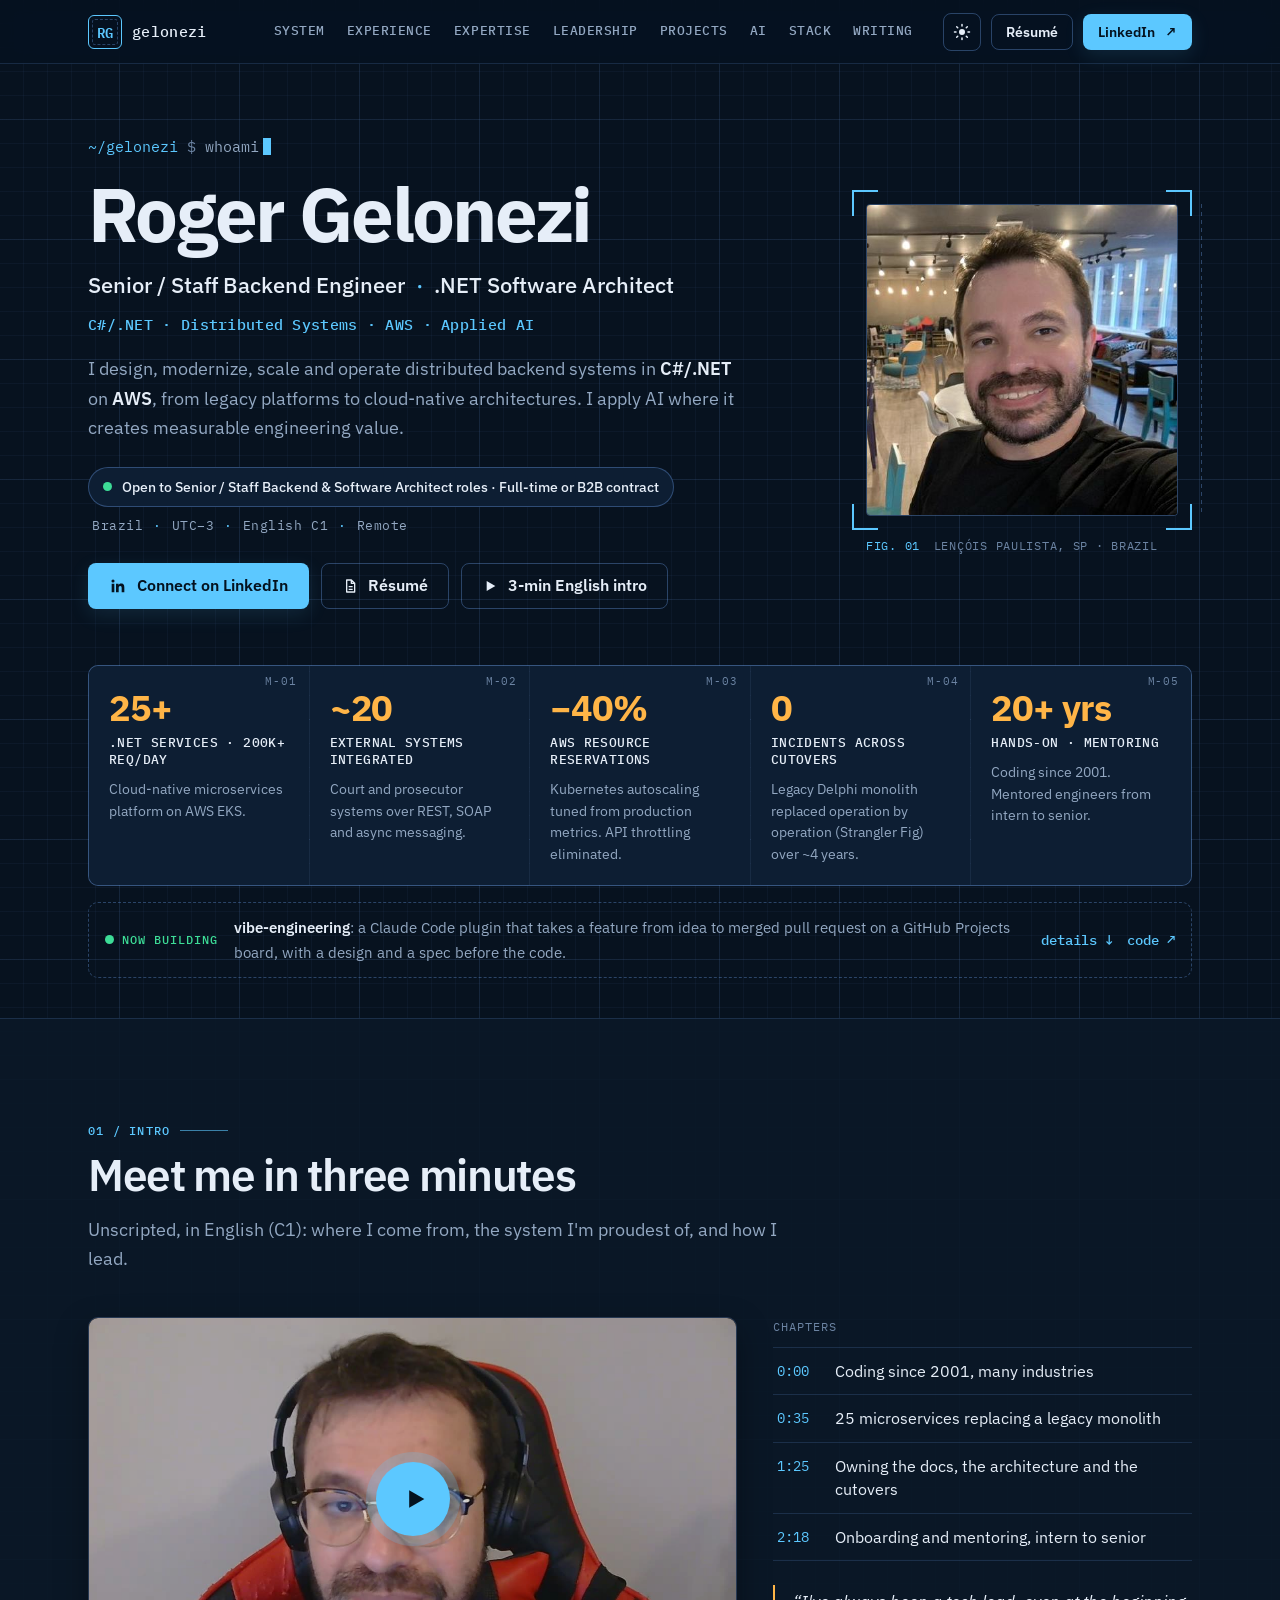
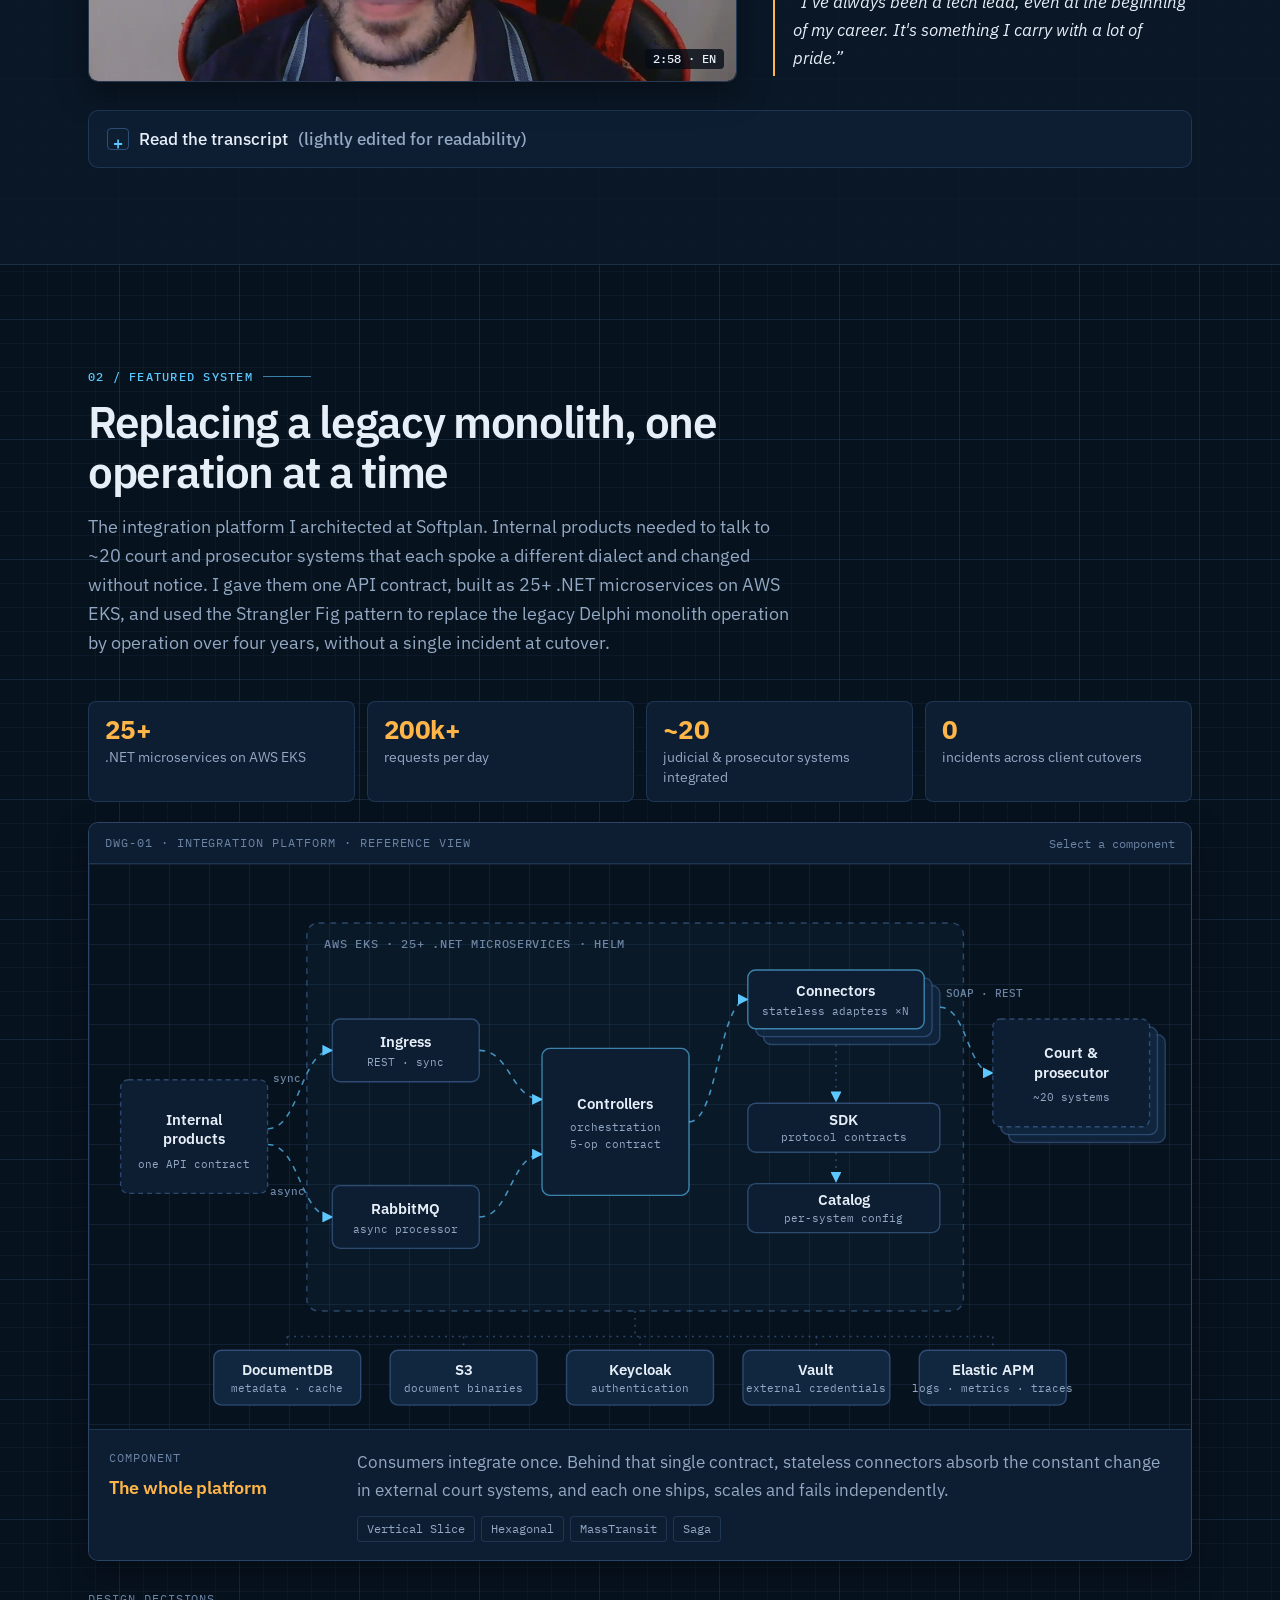
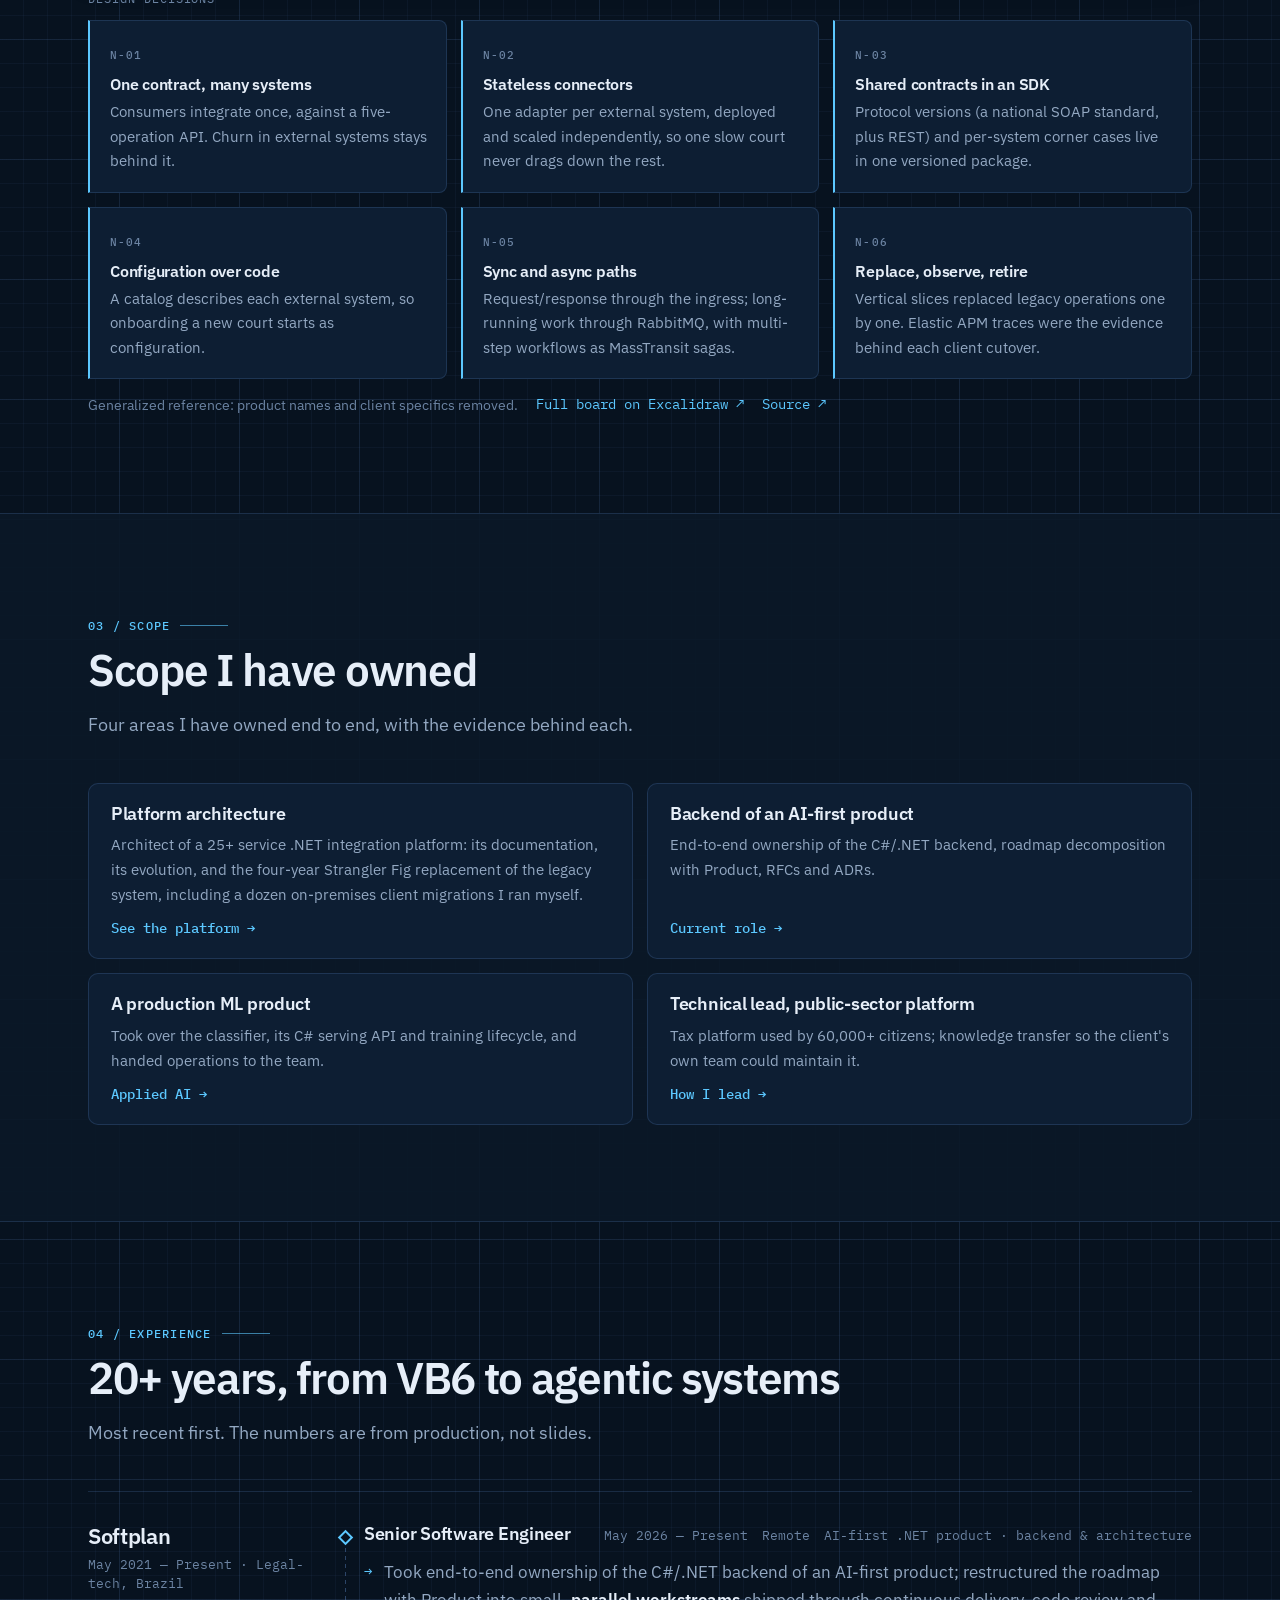
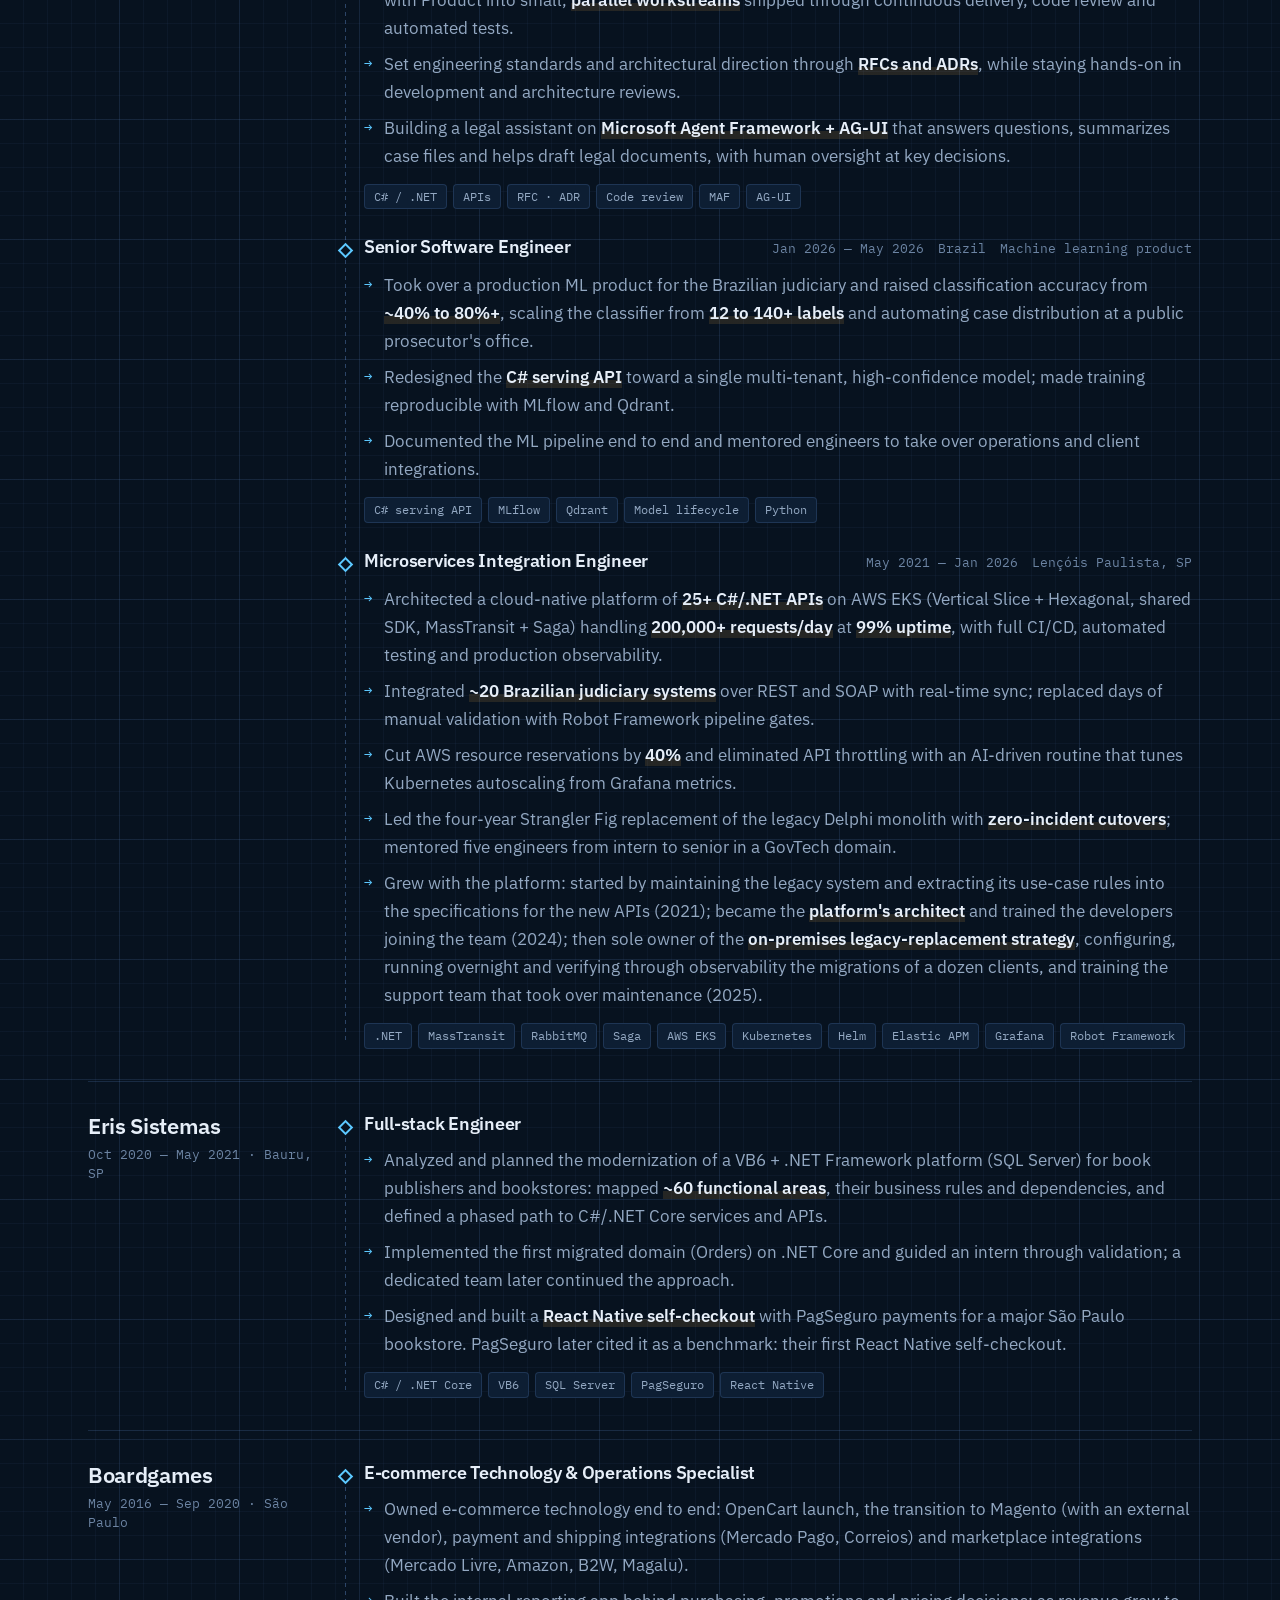
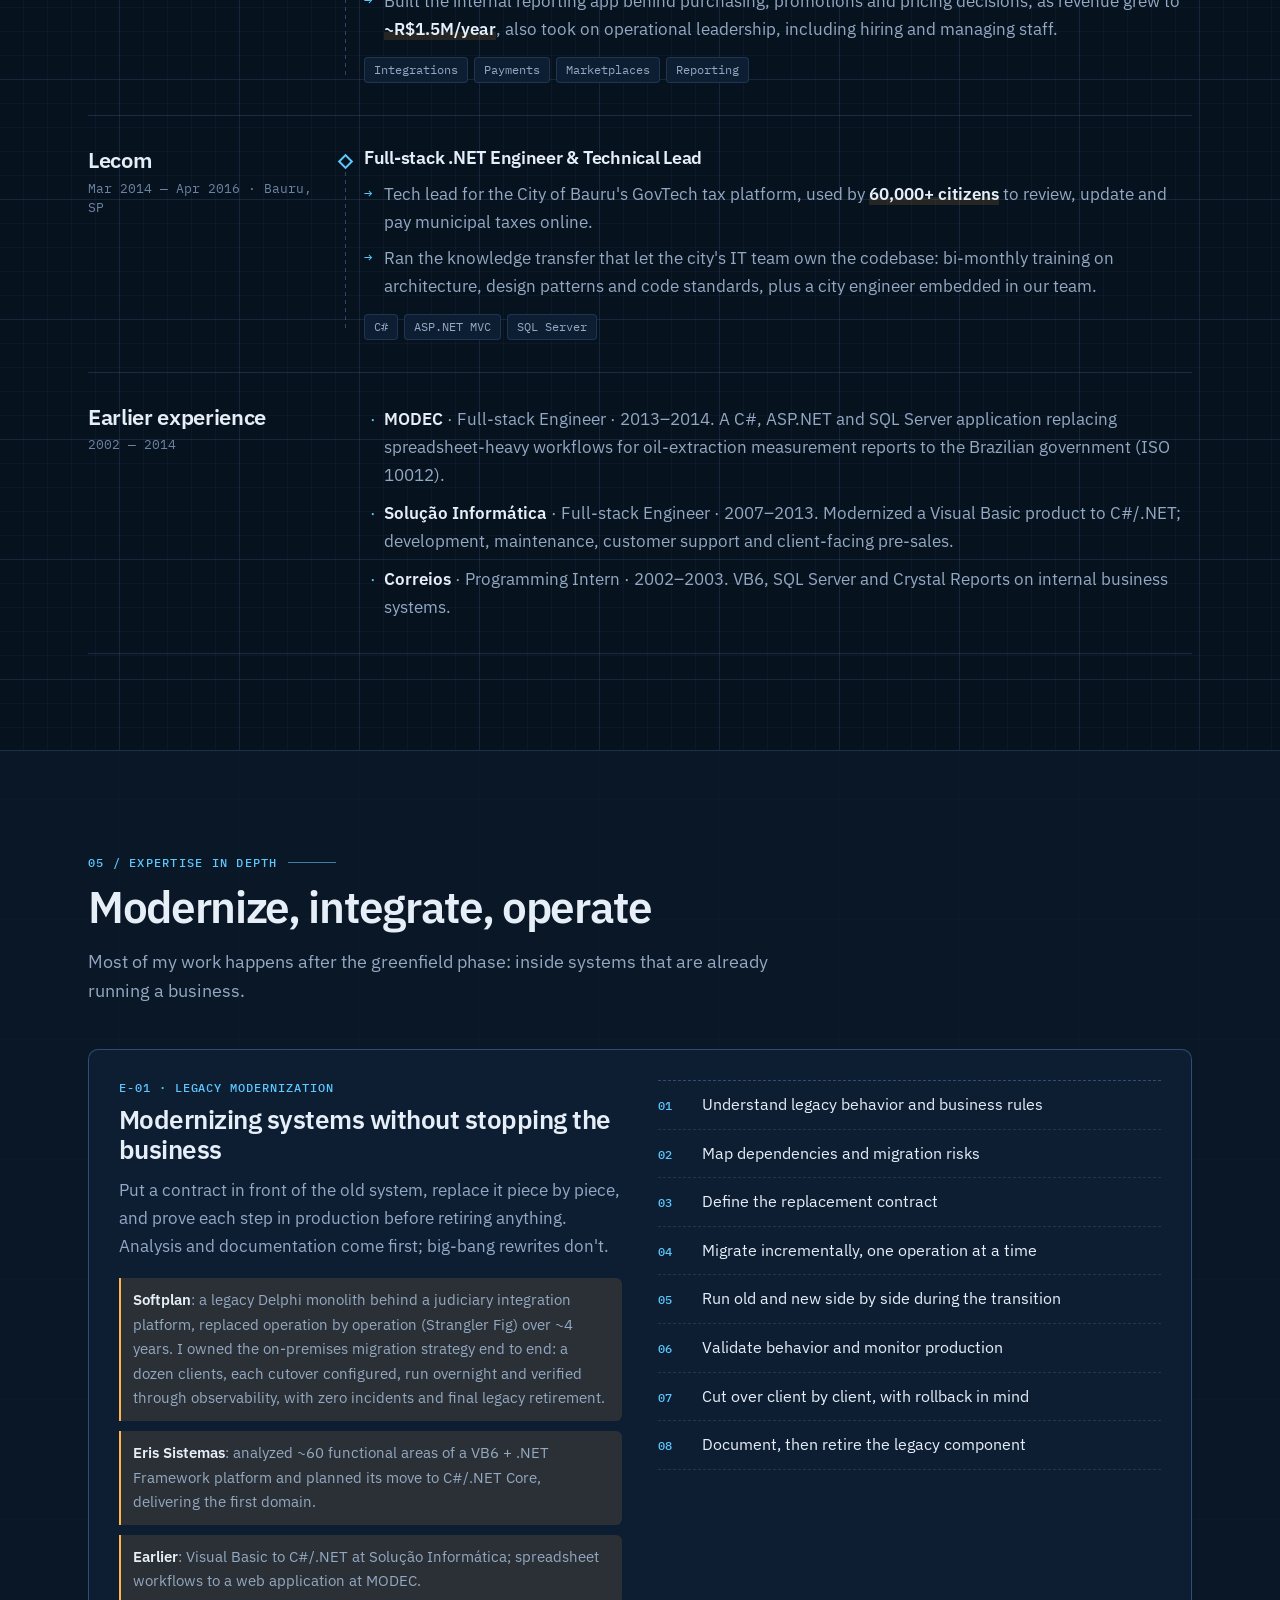
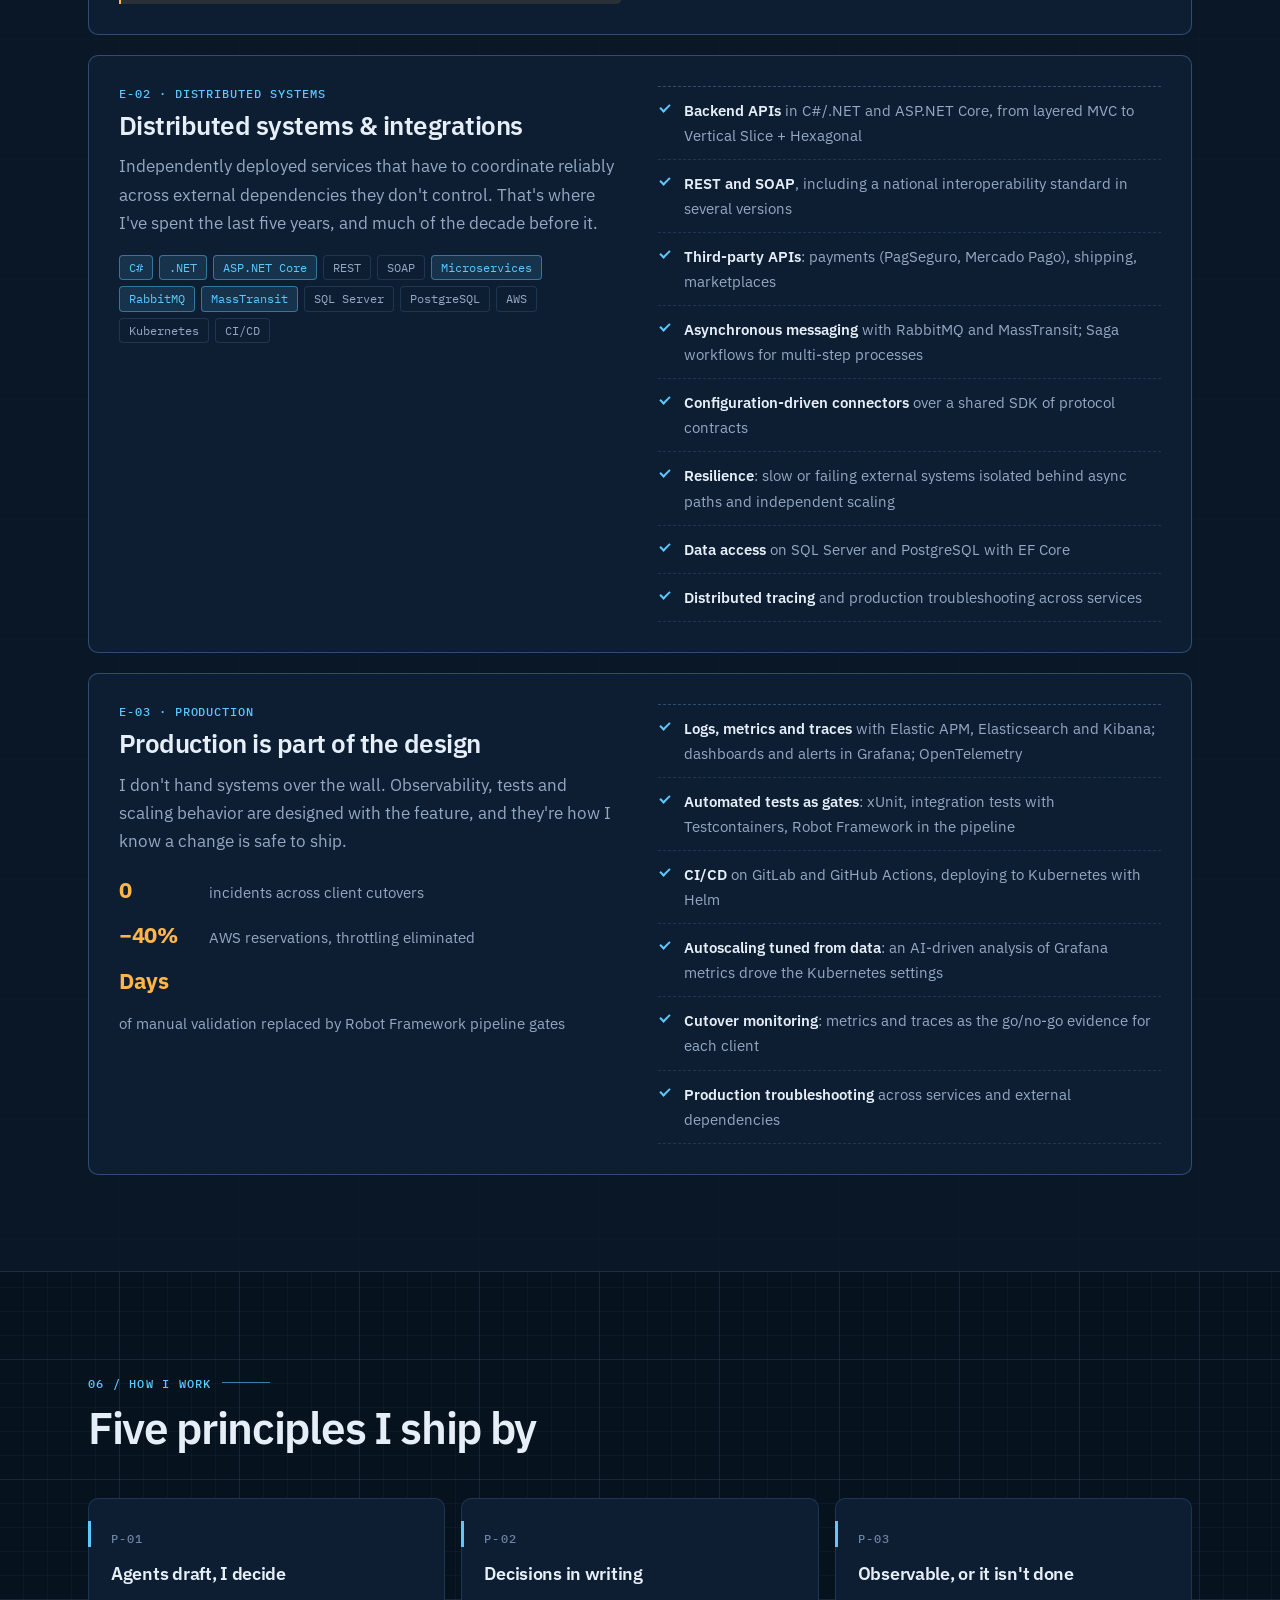
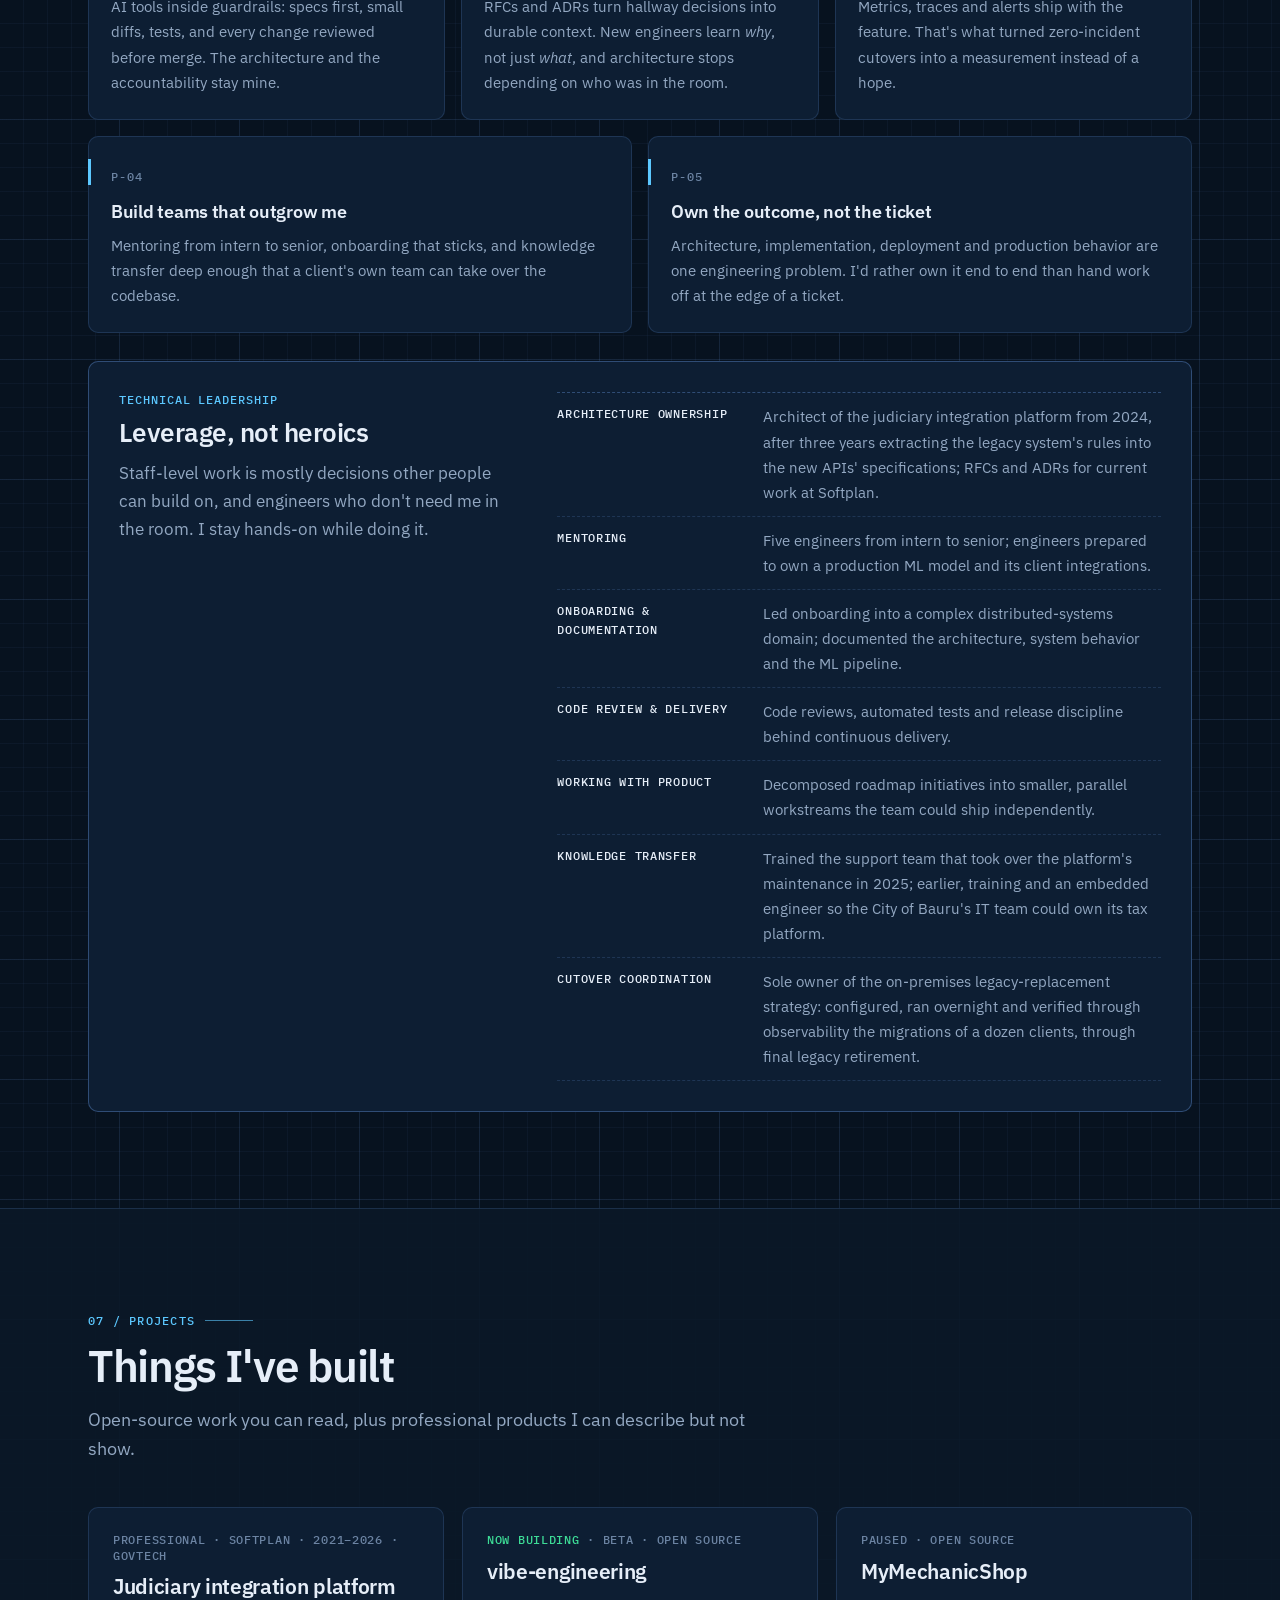
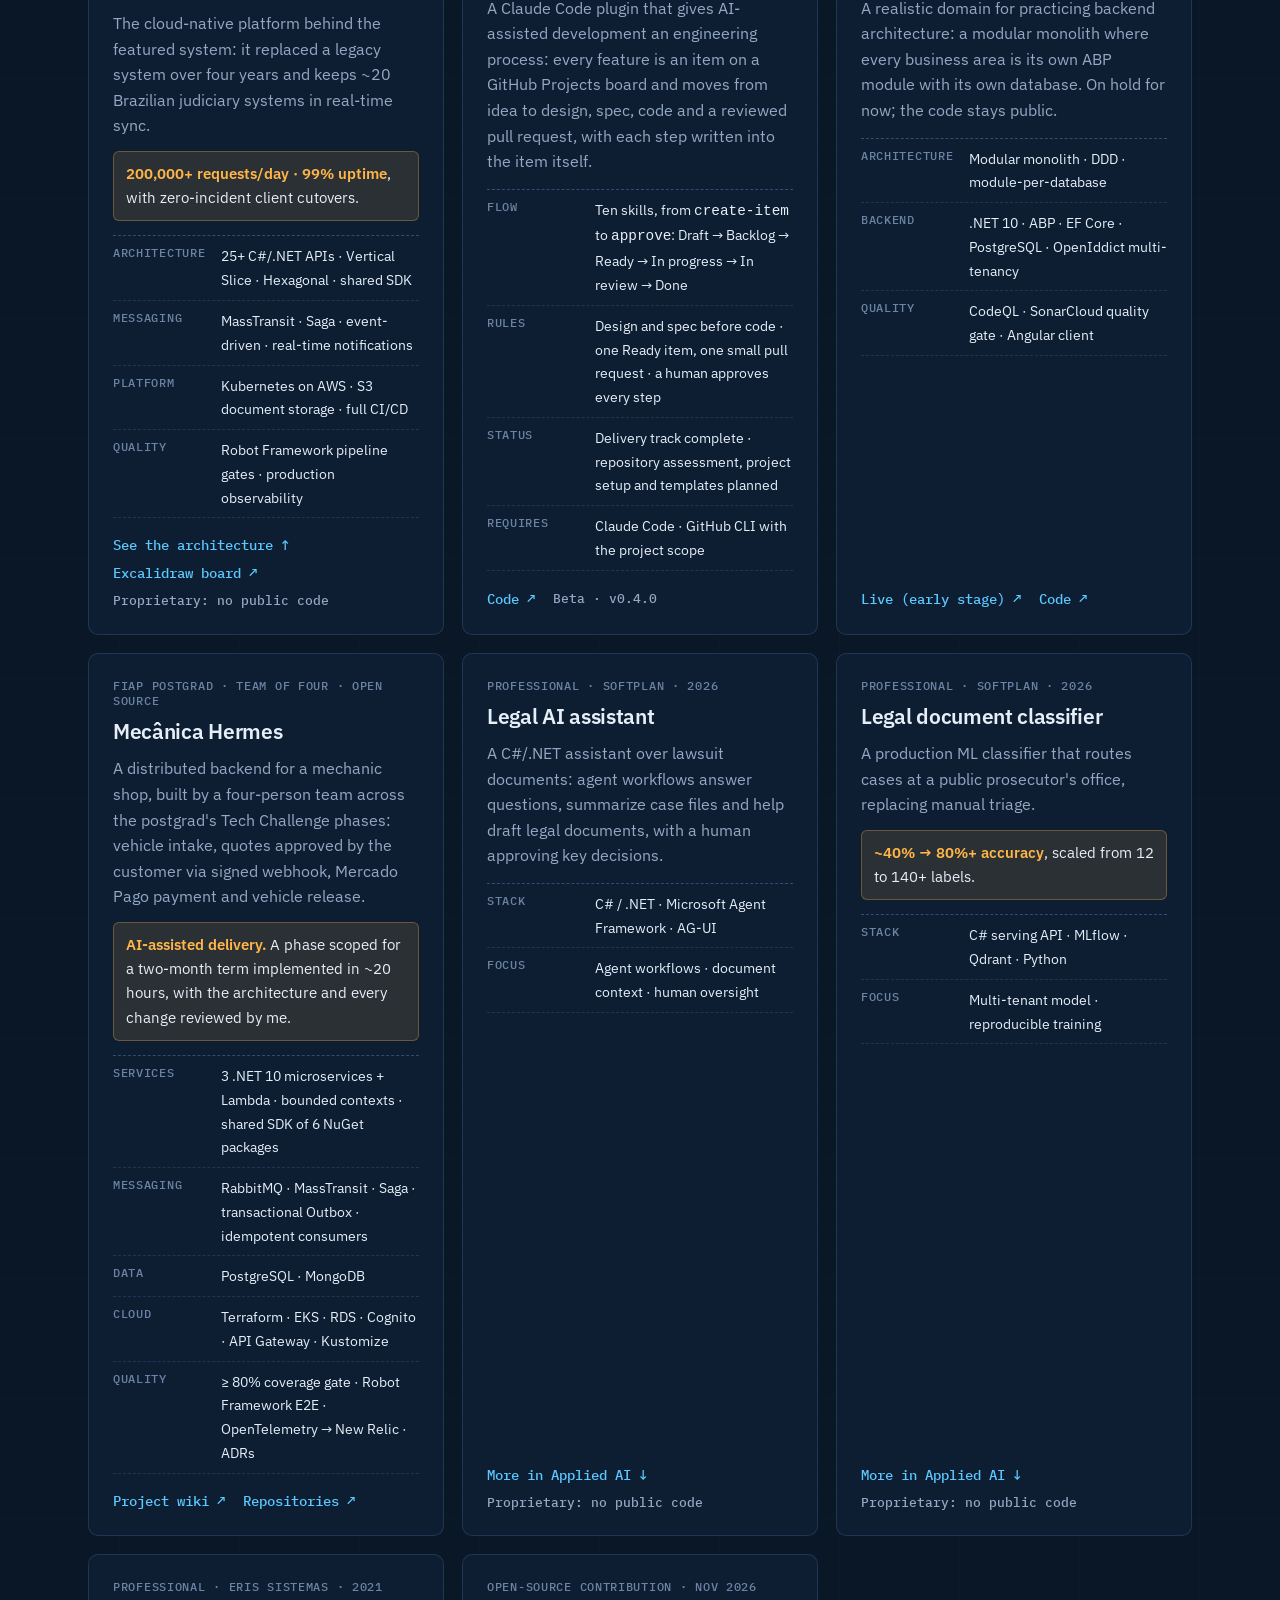
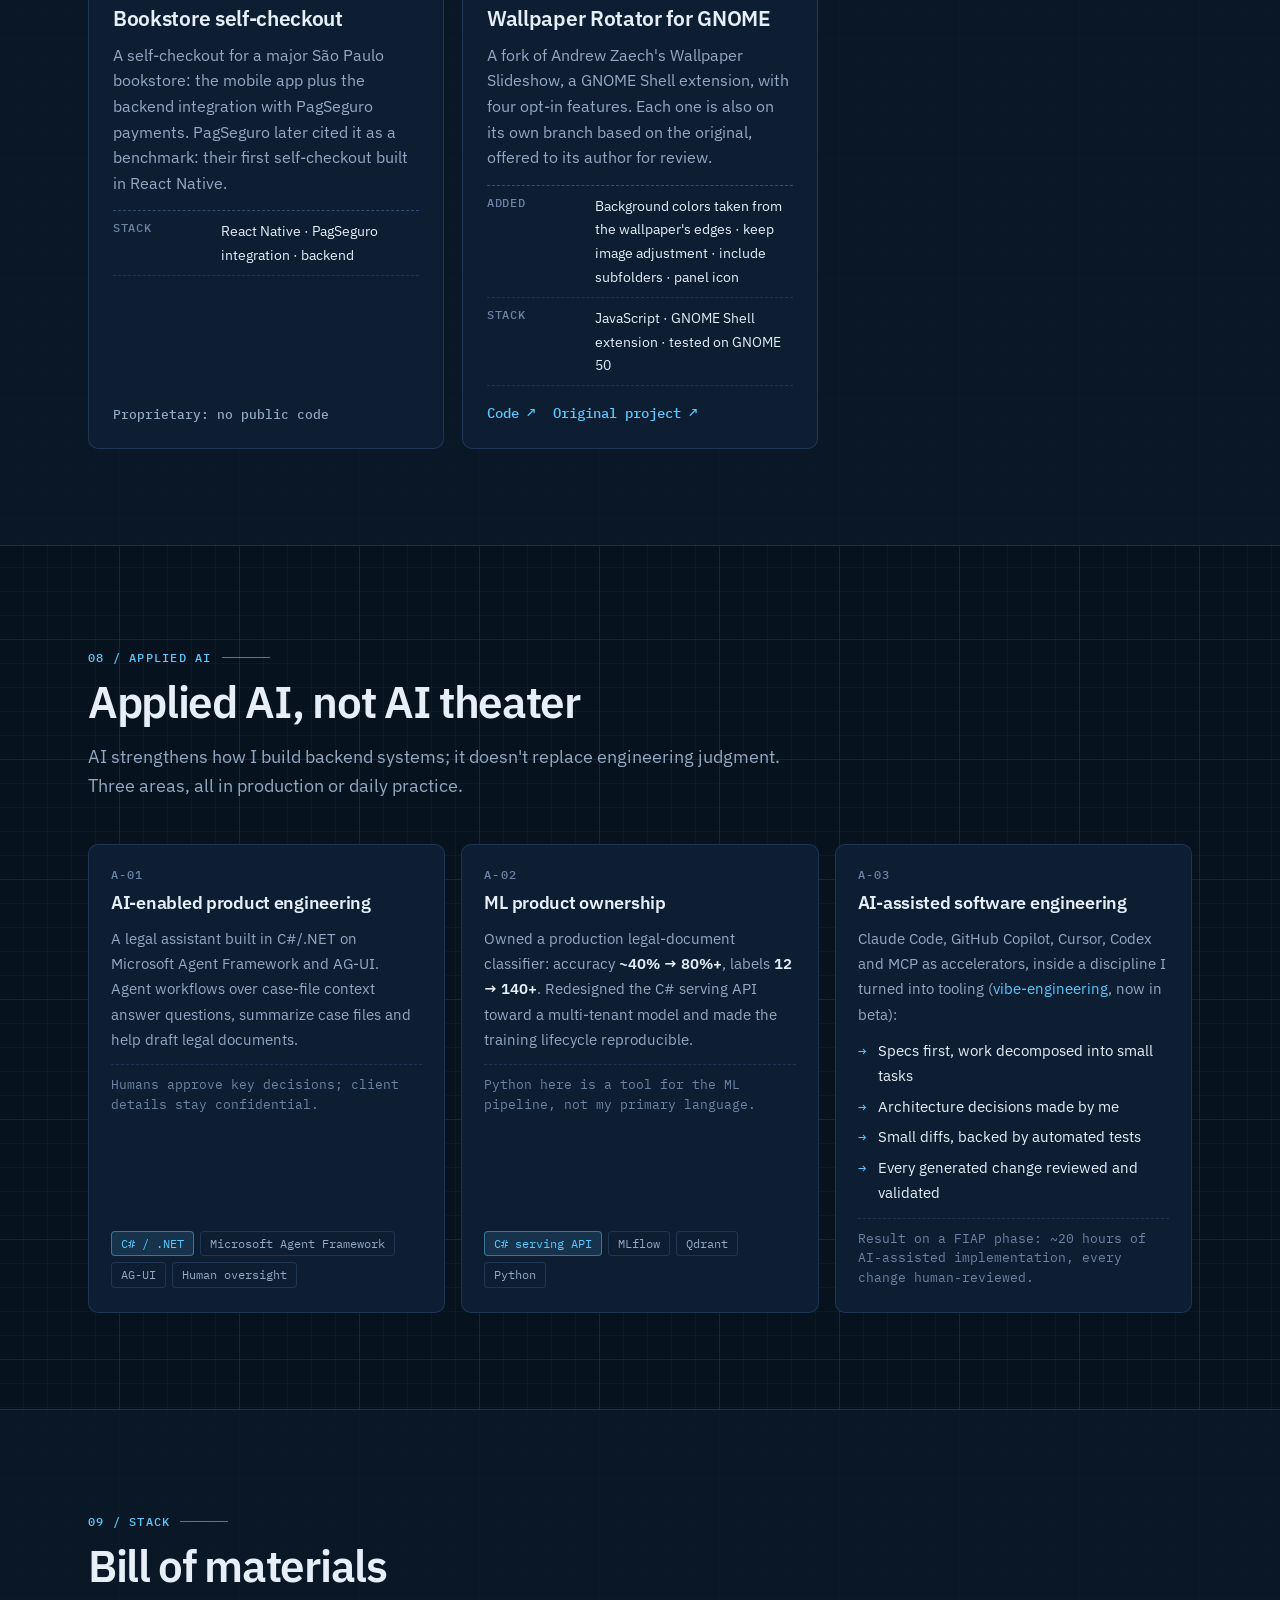
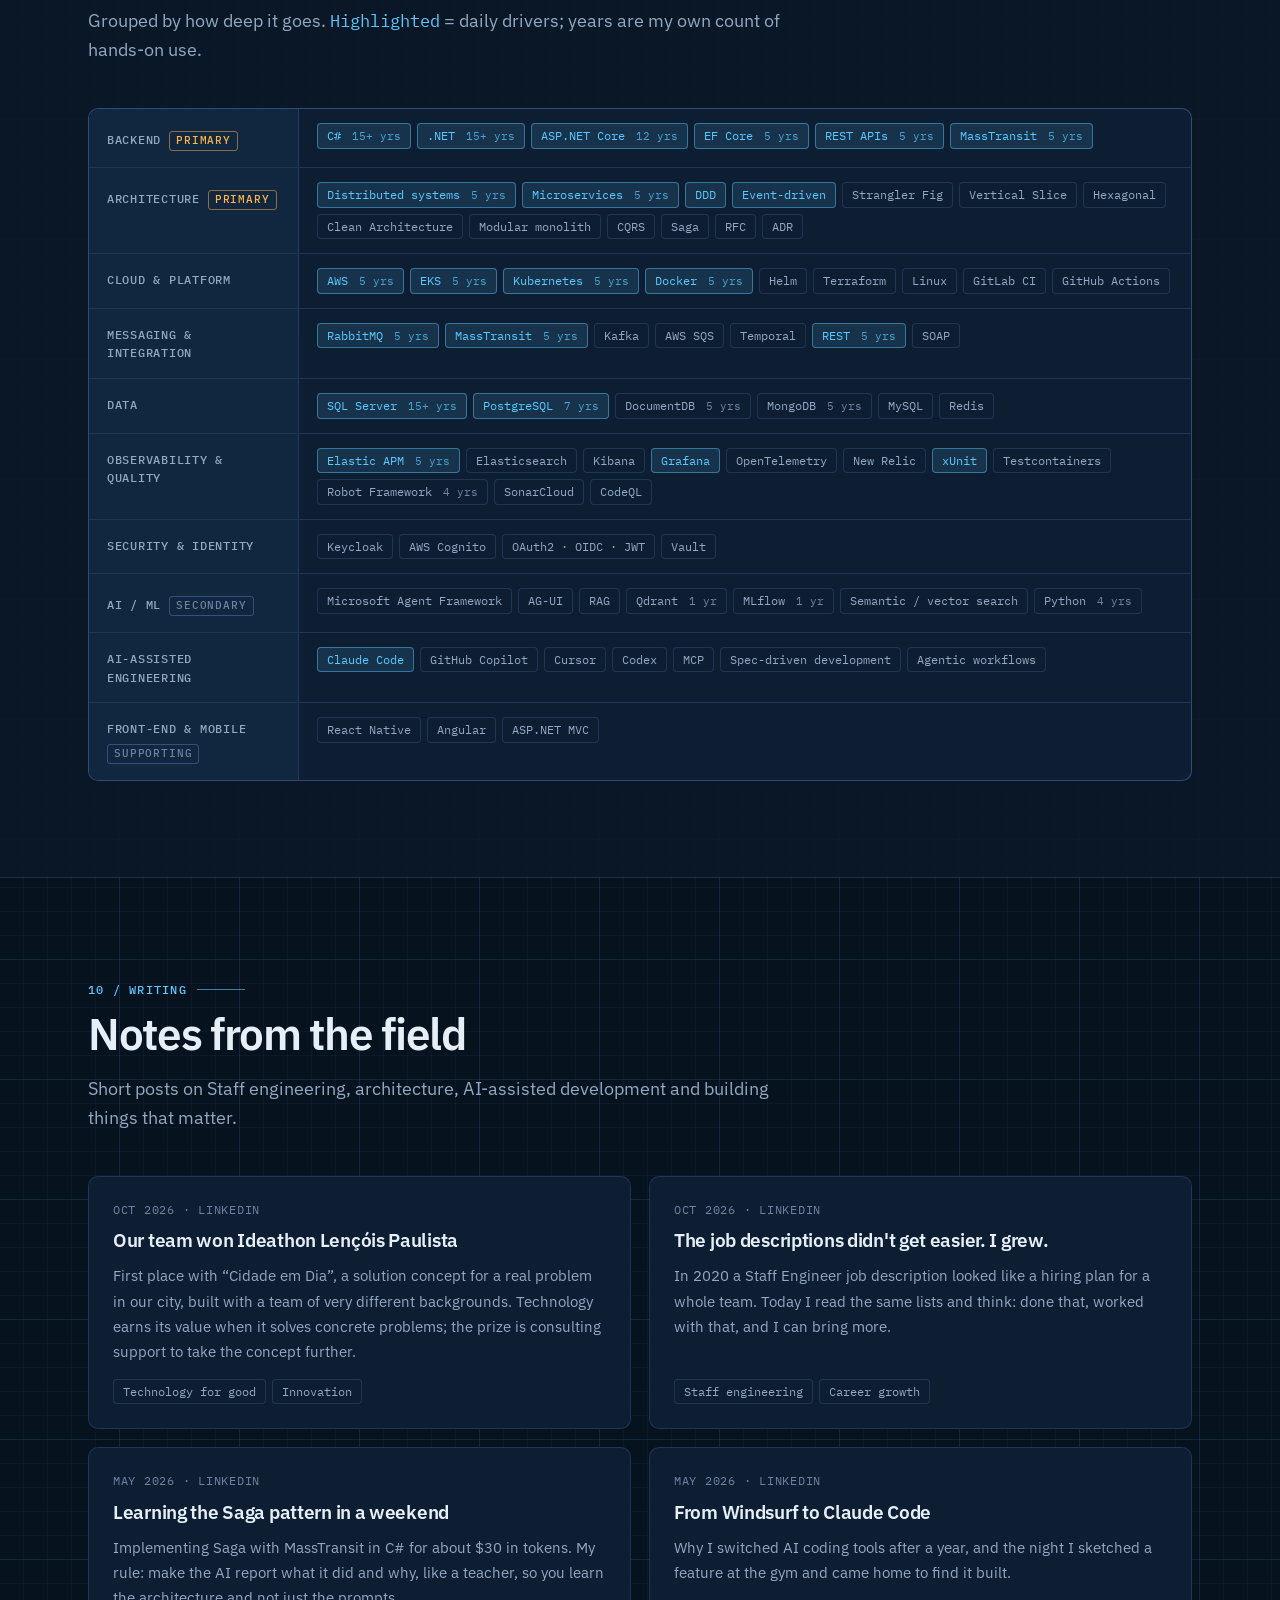
==== commit 25250ddf: "Refresh projects: vibe-engineering in beta, MyMechanicShop paused, GNOME fork added - Hero "Now buil" ====
--- a/index.html
+++ b/index.html
@@ -40,7 +40,7 @@
     "@type": "ProfilePage",
     "url": "https://gelonezi.com/",
     "dateCreated": "2026-10-12",
-    "dateModified": "2026-11-07",
+    "dateModified": "2026-11-21",
     "mainEntity": {
       "@type": "Person",
       "@id": "https://gelonezi.com/#person",
@@ -186,10 +186,10 @@
 
         <p class="now">
           <span class="now-tag"><span class="dot" aria-hidden="true"></span>Now building</span>
-          <span class="now-text"><strong>MyMechanicShop</strong>: a modular monolith on .NET 10 + ABP, one DDD module and database per business area.</span>
+          <span class="now-text"><strong>vibe-engineering</strong>: a Claude Code plugin that takes a feature from idea to merged pull request on a GitHub Projects board, with a design and a spec before the code.</span>
           <span class="now-links">
-            <a href="https://mymechanicshop.gelonezi.com/" target="_blank" rel="noopener">live ↗</a>
-            <a href="https://github.com/gelonezi/wip-my-mechanic-shop" target="_blank" rel="noopener">code ↗</a>
+            <a href="#projects">details ↓</a>
+            <a href="https://github.com/gelonezi/vibe-engineering" target="_blank" rel="noopener">code ↗</a>
           </span>
         </p>
       </div>
@@ -749,9 +749,25 @@
           </article>
 
           <article class="card reveal">
-            <p class="card-tag"><span class="tag-live">Now building</span> · Open source</p>
+            <p class="card-tag"><span class="tag-live">Now building</span> · Beta · Open source</p>
+            <h3>vibe-engineering</h3>
+            <p>A Claude Code plugin that gives AI-assisted development an engineering process: every feature is an item on a GitHub Projects board and moves from idea to design, spec, code and a reviewed pull request, with each step written into the item itself.</p>
+            <dl class="spec">
+              <div><dt>Flow</dt><dd>Ten skills, from <code>create-item</code> to <code>approve</code>: Draft → Backlog → Ready → In progress → In review → Done</dd></div>
+              <div><dt>Rules</dt><dd>Design and spec before code · one Ready item, one small pull request · a human approves every step</dd></div>
+              <div><dt>Status</dt><dd>Delivery track complete · repository assessment, project setup and templates planned</dd></div>
+              <div><dt>Requires</dt><dd>Claude Code · GitHub CLI with the project scope</dd></div>
+            </dl>
+            <p class="card-links">
+              <a href="https://github.com/gelonezi/vibe-engineering" target="_blank" rel="noopener">Code ↗</a>
+              <span class="muted">Beta · v0.4.0</span>
+            </p>
+          </article>
+
+          <article class="card reveal">
+            <p class="card-tag">Paused · Open source</p>
             <h3>MyMechanicShop</h3>
-            <p>A realistic domain for practicing backend architecture: a modular monolith where every business area is its own ABP module with its own database.</p>
+            <p>A realistic domain for practicing backend architecture: a modular monolith where every business area is its own ABP module with its own database. On hold for now; the code stays public.</p>
             <dl class="spec">
               <div><dt>Architecture</dt><dd>Modular monolith · DDD · module-per-database</dd></div>
               <div><dt>Backend</dt><dd>.NET 10 · ABP · EF Core · PostgreSQL · OpenIddict multi-tenancy</dd></div>
@@ -760,21 +776,6 @@
             <p class="card-links">
               <a href="https://mymechanicshop.gelonezi.com/" target="_blank" rel="noopener">Live (early stage) ↗</a>
               <a href="https://github.com/gelonezi/wip-my-mechanic-shop" target="_blank" rel="noopener">Code ↗</a>
-            </p>
-          </article>
-
-          <article class="card reveal">
-            <p class="card-tag"><span class="tag-live">Early stage</span> · Open source · Nov 2026</p>
-            <h3>vibe-engineering</h3>
-            <p>A Claude Code plugin I built for my own AI-assisted workflow: skills that move a piece of work across a GitHub Projects board, from idea to merged code, with every step written into the work item itself.</p>
-            <dl class="spec">
-              <div><dt>Built so far</dt><dd><code>create-board</code>: Draft → Done columns, iterations, estimates, six views · <code>create-item</code>: shapes an idea by conversation and files it as a Draft</dd></div>
-              <div><dt>Planned</dt><dd>Six more skills covering the rest of the flow, from high-level design to review and merge</dd></div>
-              <div><dt>Requires</dt><dd>Claude Code · GitHub CLI with the project scope</dd></div>
-            </dl>
-            <p class="card-links">
-              <a href="https://github.com/gelonezi/vibe-engineering" target="_blank" rel="noopener">Code ↗</a>
-              <span class="muted">Two of eight skills built</span>
             </p>
           </article>
 
@@ -829,6 +830,20 @@
             <p class="card-links"><span class="muted">Proprietary: no public code</span></p>
           </article>
 
+          <article class="card reveal">
+            <p class="card-tag">Open-source contribution · Nov 2026</p>
+            <h3>Wallpaper Rotator for GNOME</h3>
+            <p>A fork of Andrew Zaech's Wallpaper Slideshow, a GNOME Shell extension, with four opt-in features. Each one is also on its own branch based on the original, offered to its author for review.</p>
+            <dl class="spec">
+              <div><dt>Added</dt><dd>Background colors taken from the wallpaper's edges · keep image adjustment · include subfolders · panel icon</dd></div>
+              <div><dt>Stack</dt><dd>JavaScript · GNOME Shell extension · tested on GNOME 50</dd></div>
+            </dl>
+            <p class="card-links">
+              <a href="https://github.com/gelonezi/gnome-wallpaper-rotator" target="_blank" rel="noopener">Code ↗</a>
+              <a href="https://gitlab.com/AndrewZaech/azwallpaper" target="_blank" rel="noopener">Original project ↗</a>
+            </p>
+          </article>
+
         </div>
       </div>
     </section>
@@ -862,7 +877,7 @@
           <article class="ai-card reveal">
             <span class="p-id">A-03</span>
             <h3>AI-assisted software engineering</h3>
-            <p>Claude Code, GitHub Copilot, Cursor, Codex and MCP as accelerators, inside a discipline I'm turning into tooling (<a href="#projects">vibe-engineering</a>):</p>
+            <p>Claude Code, GitHub Copilot, Cursor, Codex and MCP as accelerators, inside a discipline I turned into tooling (<a href="#projects">vibe-engineering</a>, now in beta):</p>
             <ul class="ai-rules">
               <li>Specs first, work decomposed into small tasks</li>
               <li>Architecture decisions made by me</li>
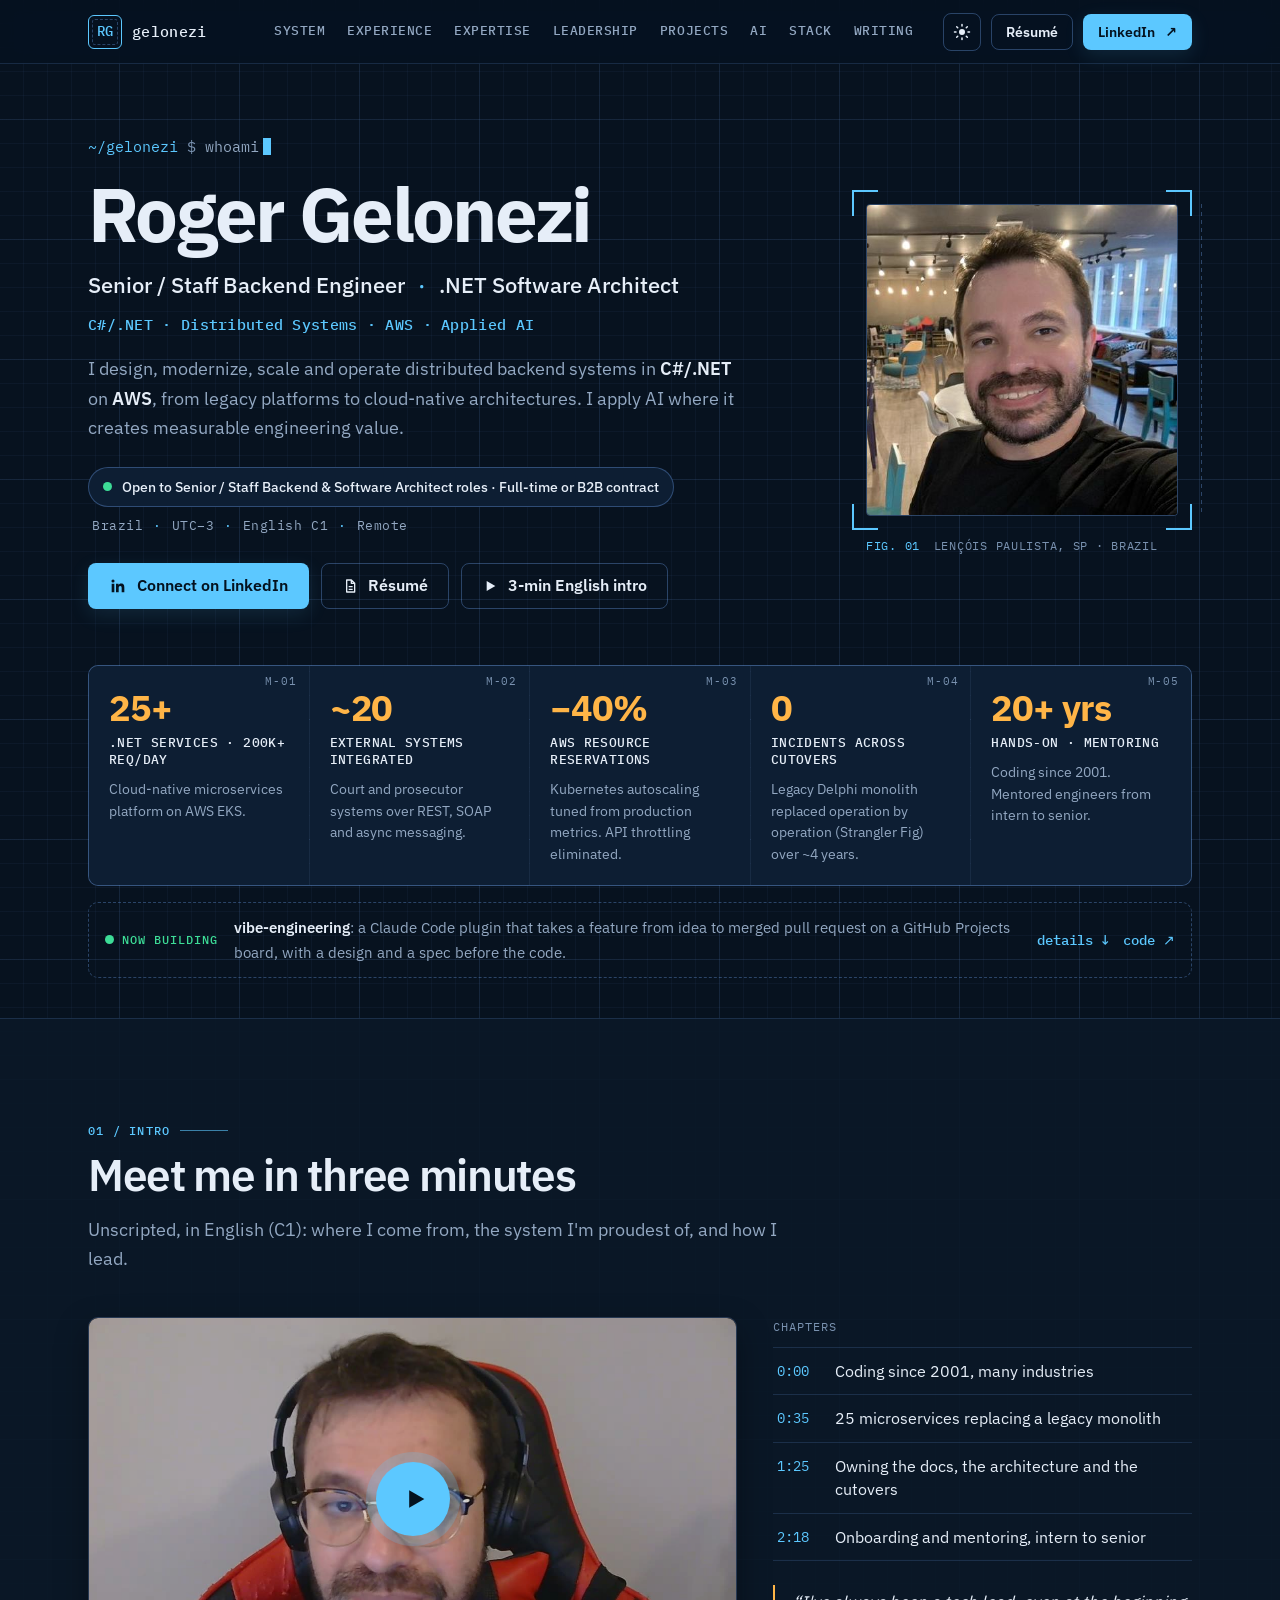
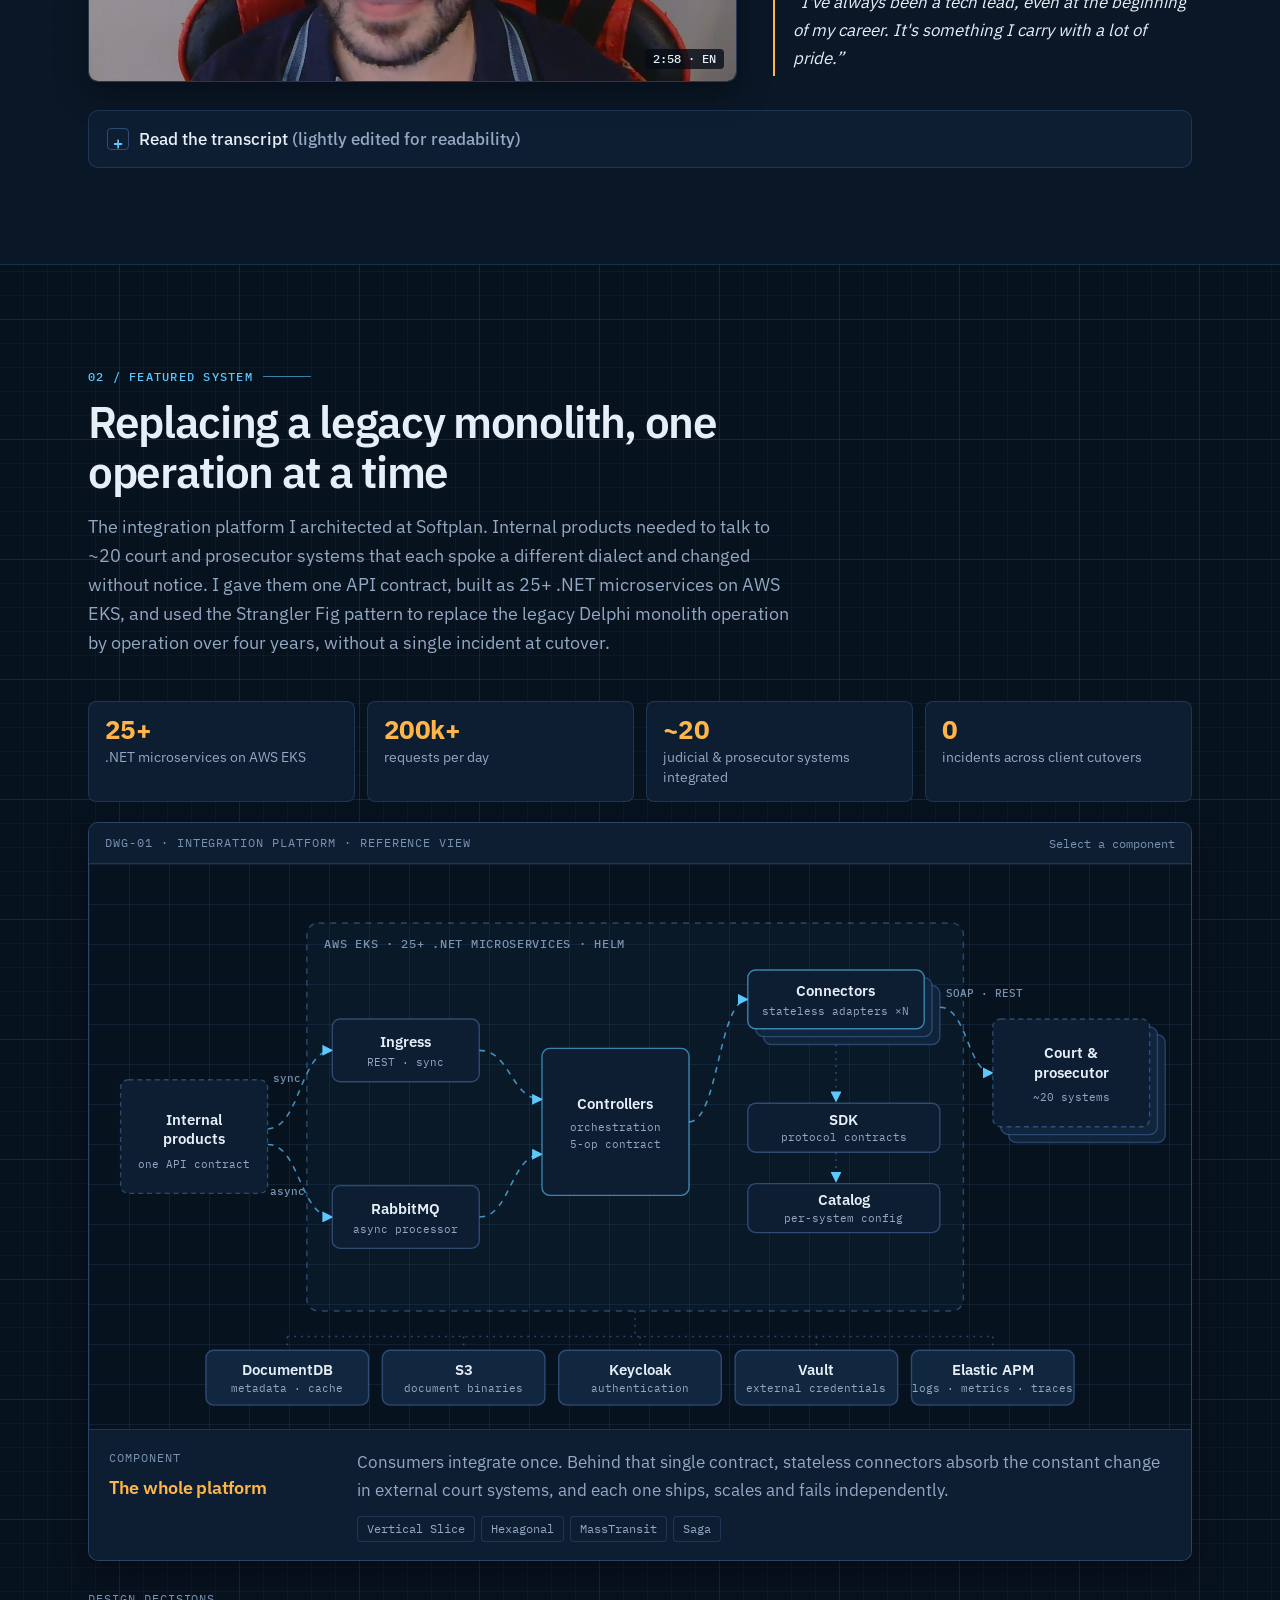
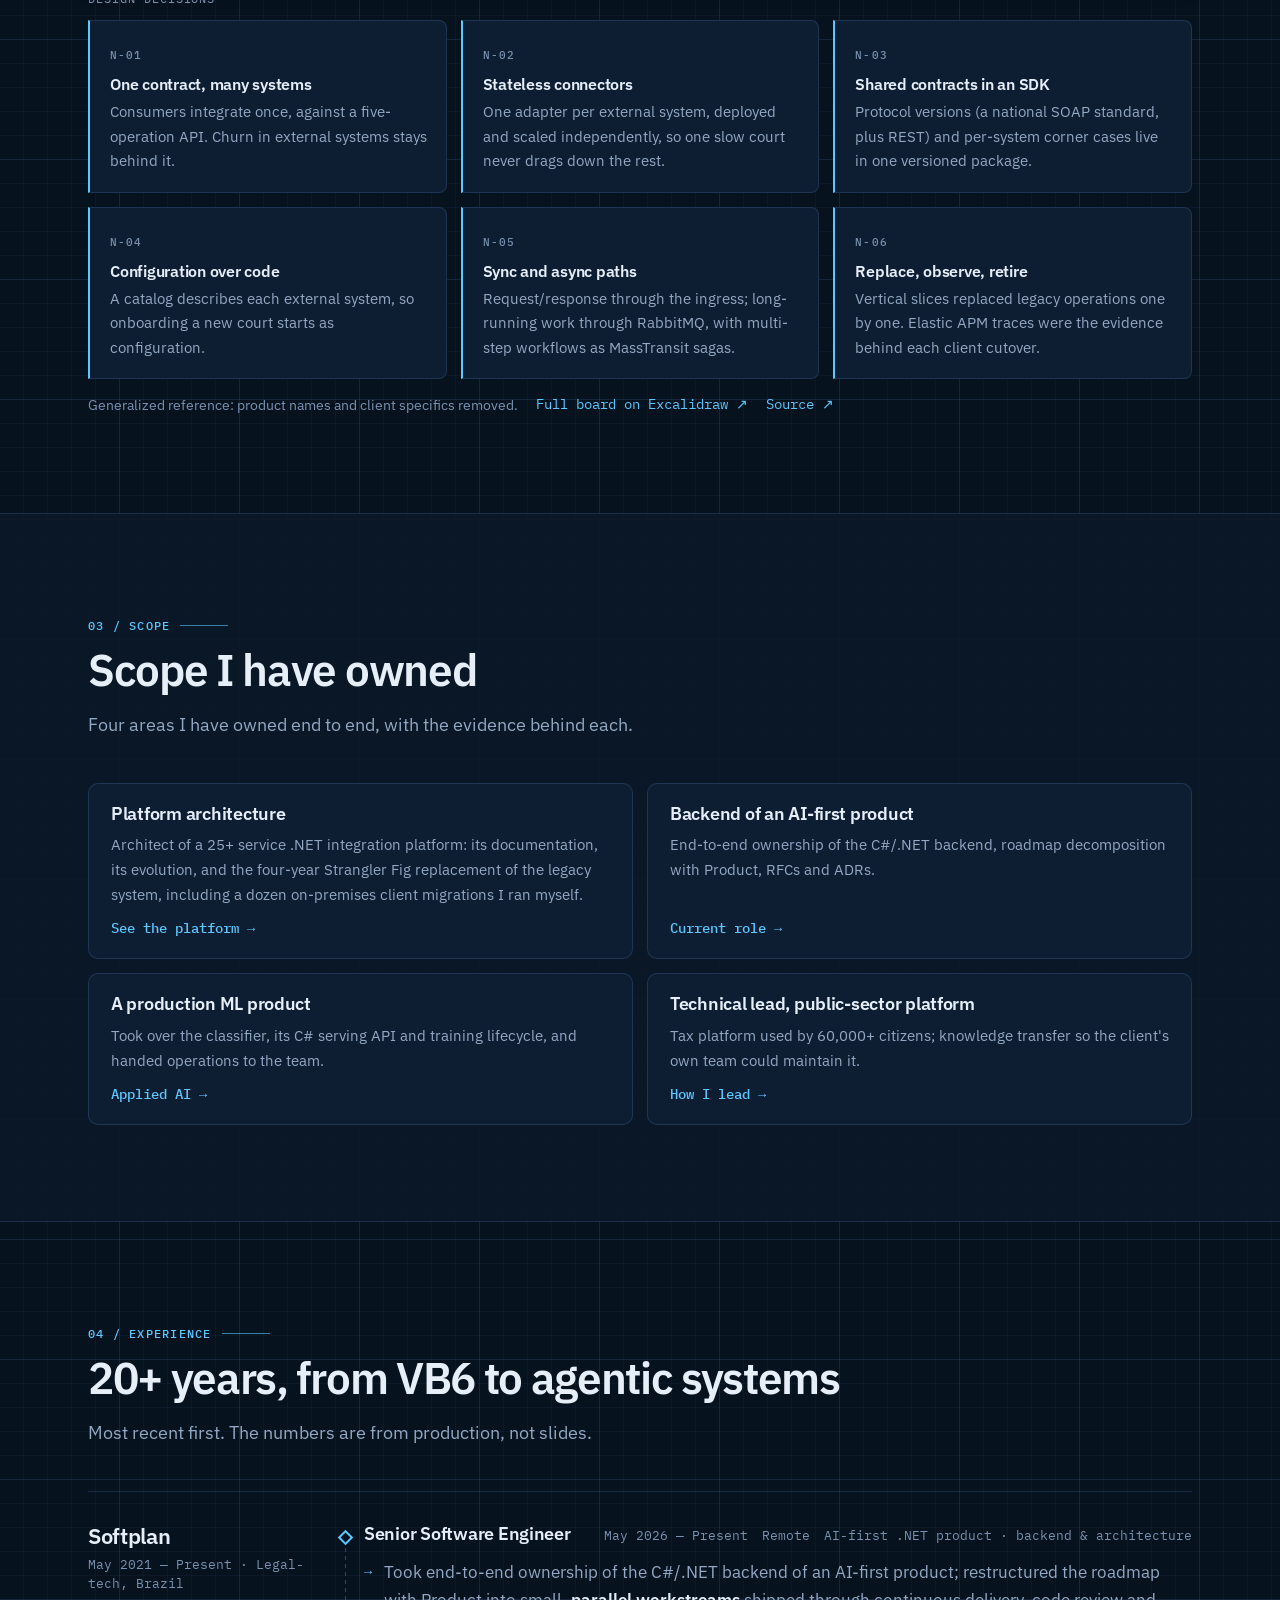
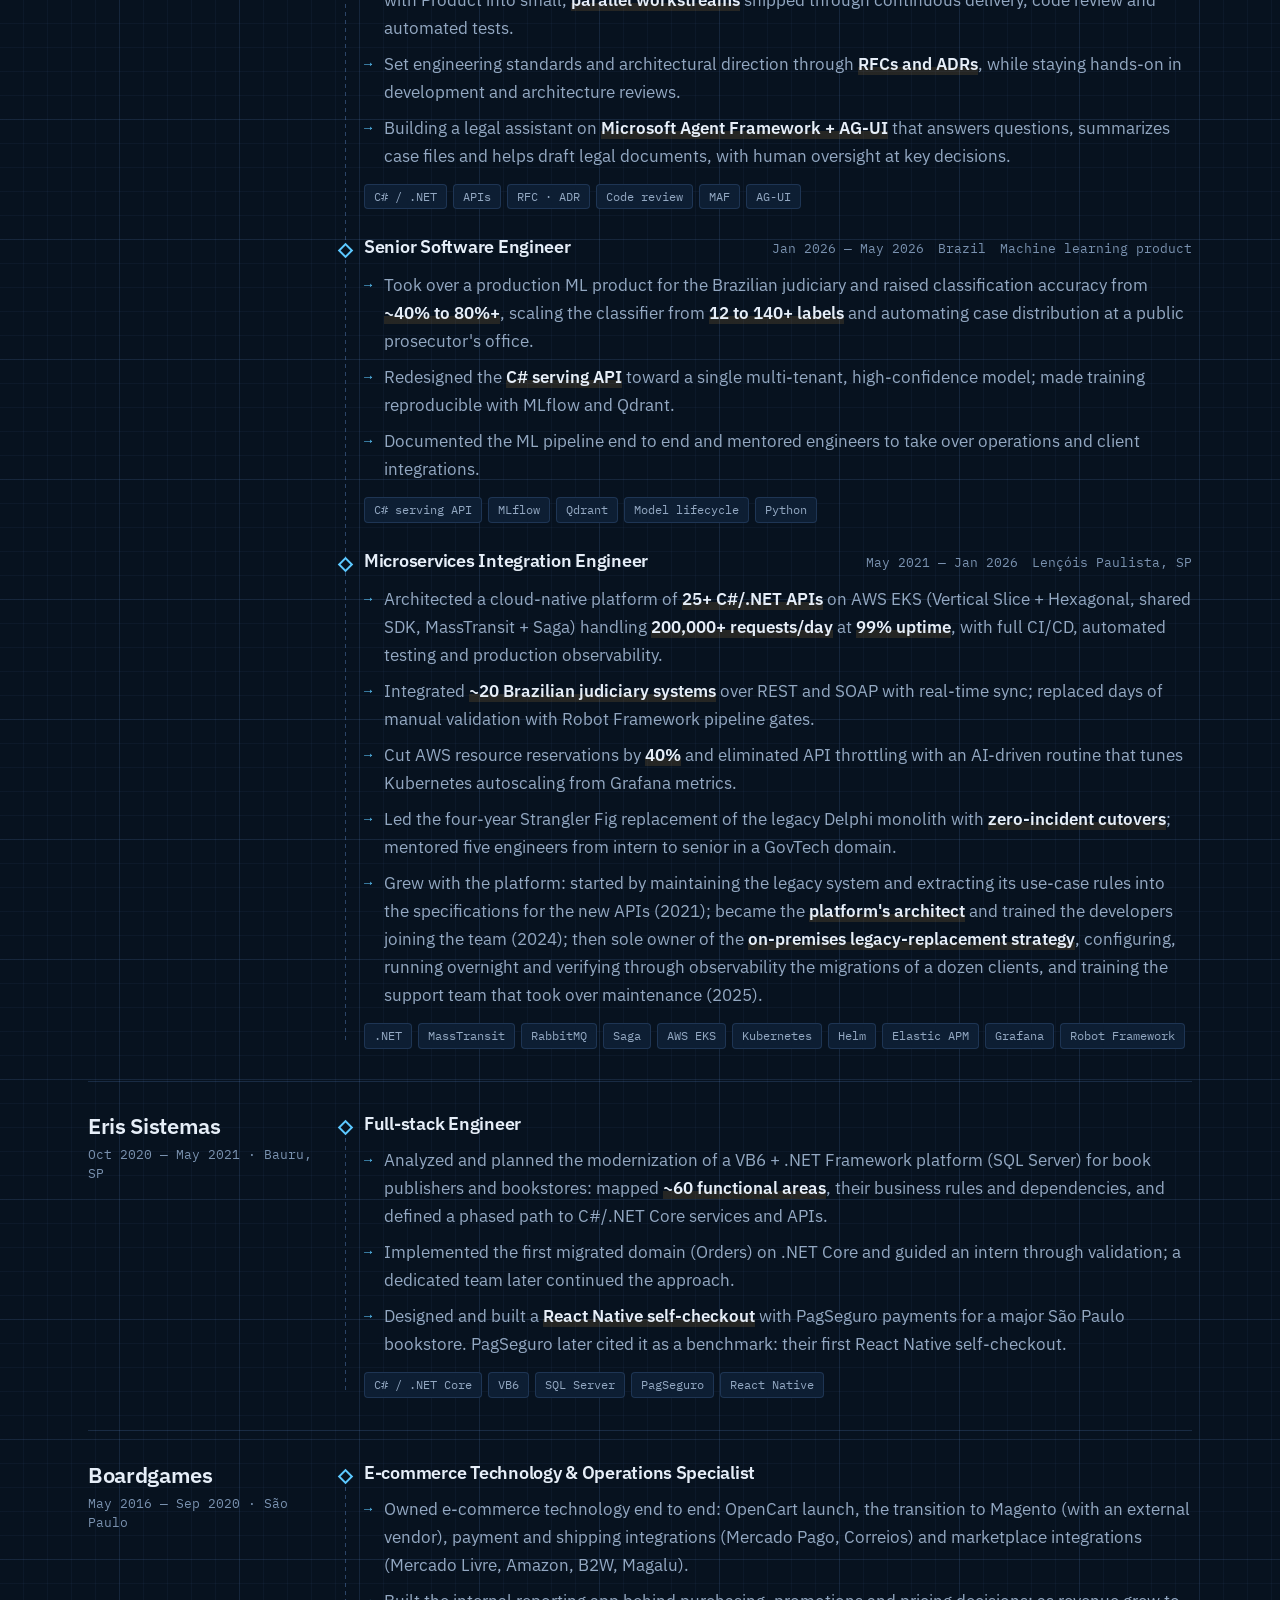
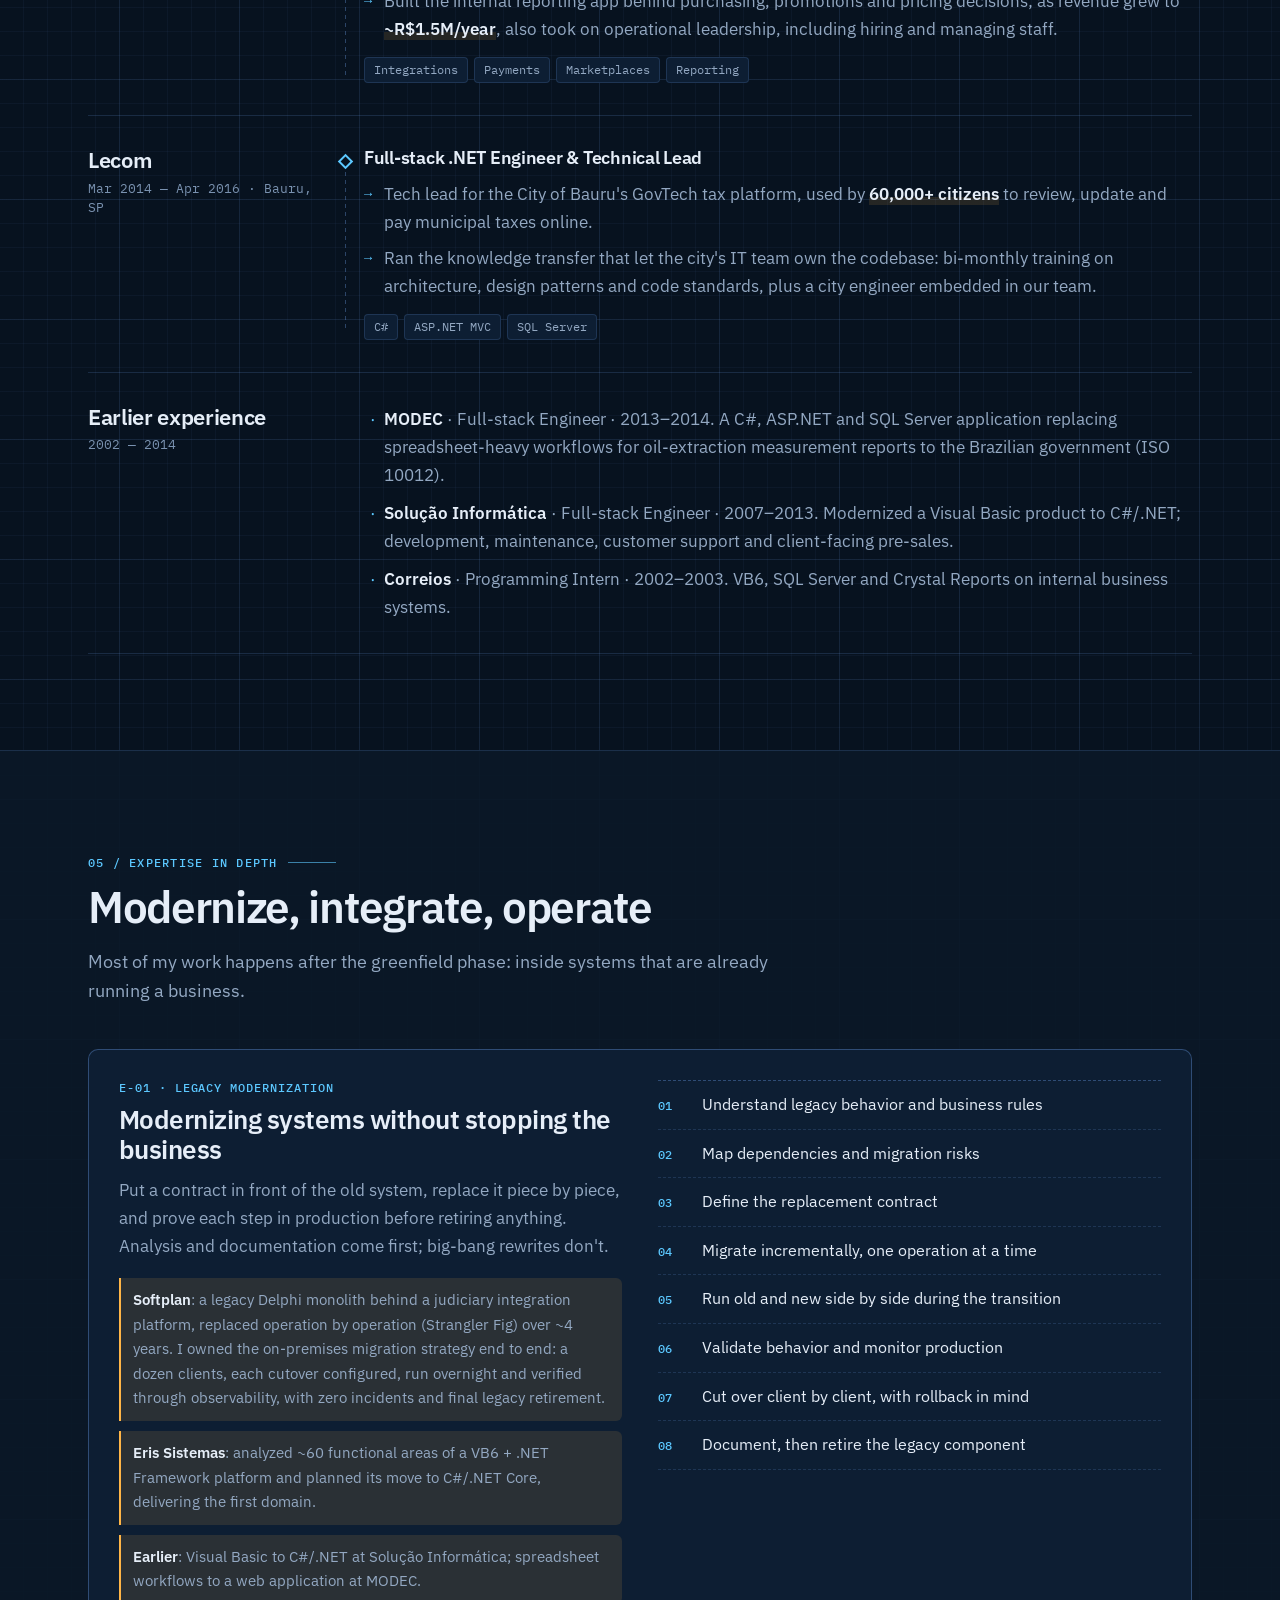
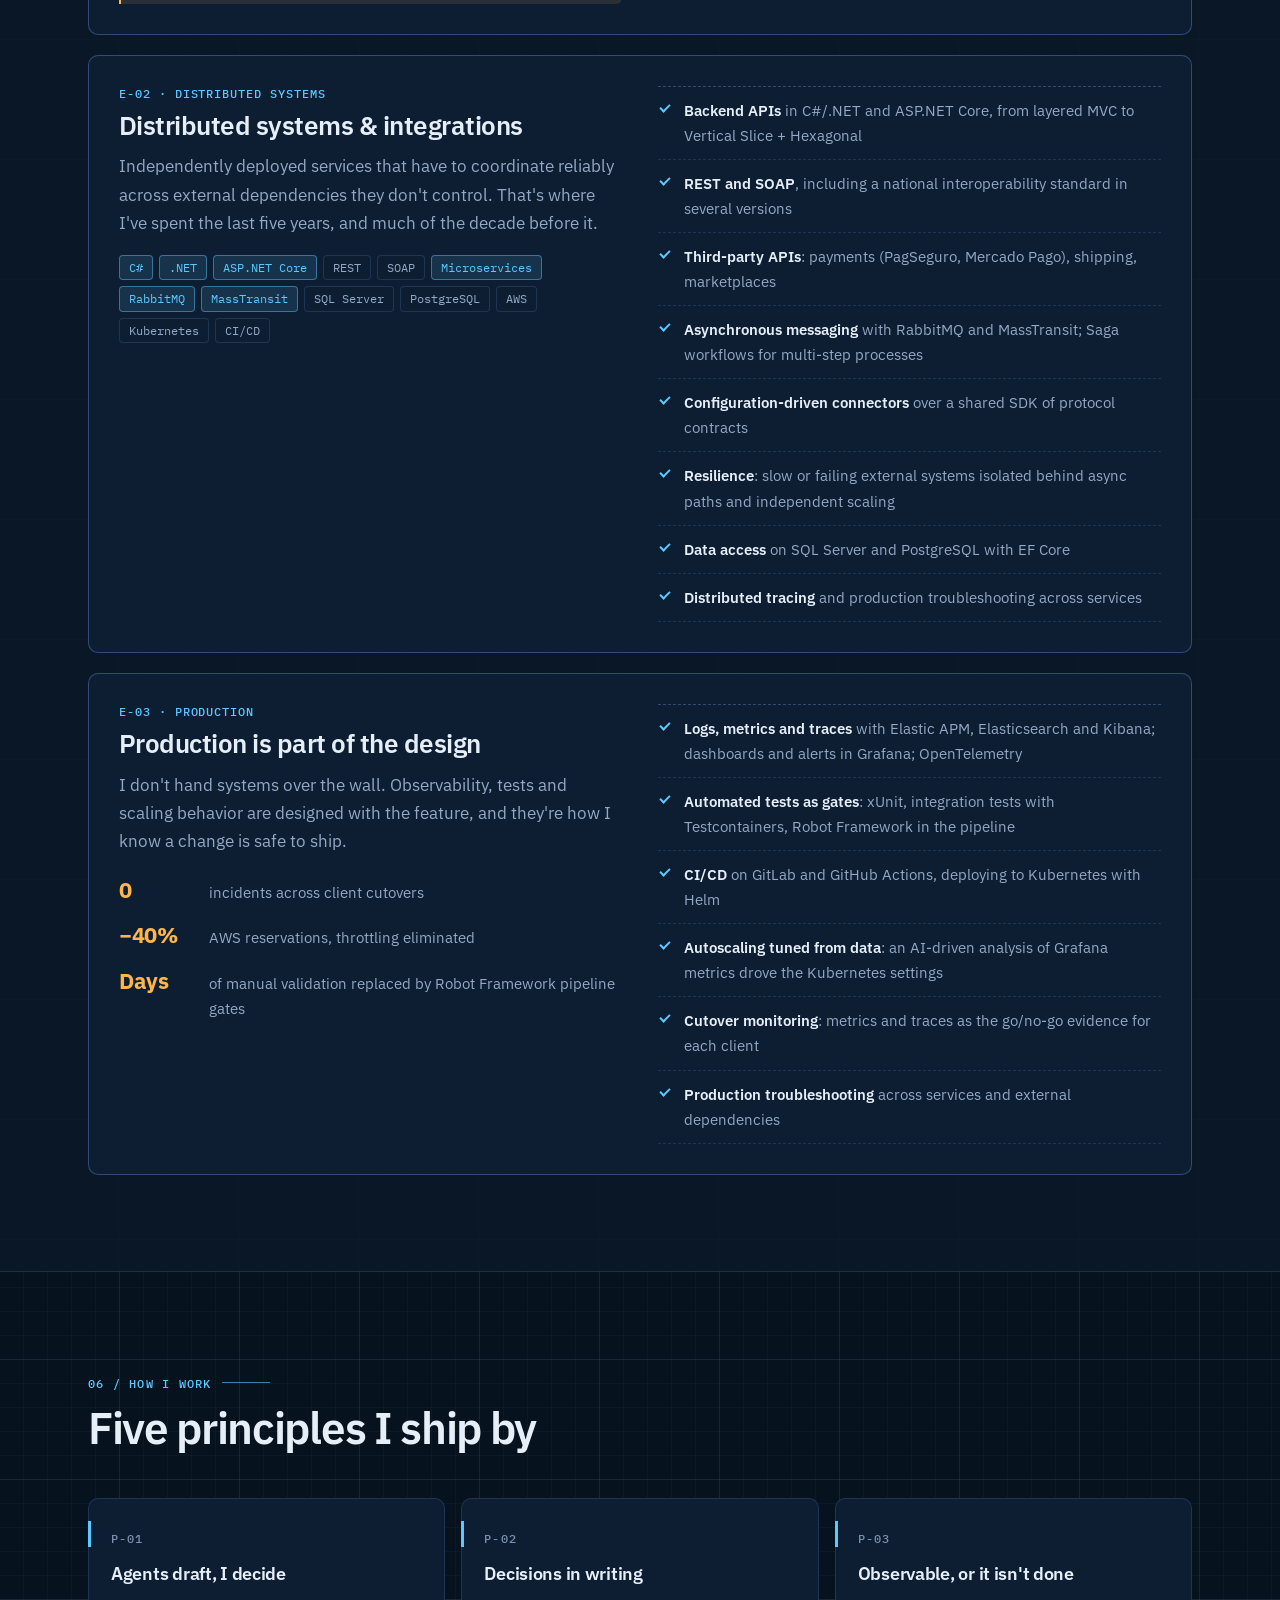
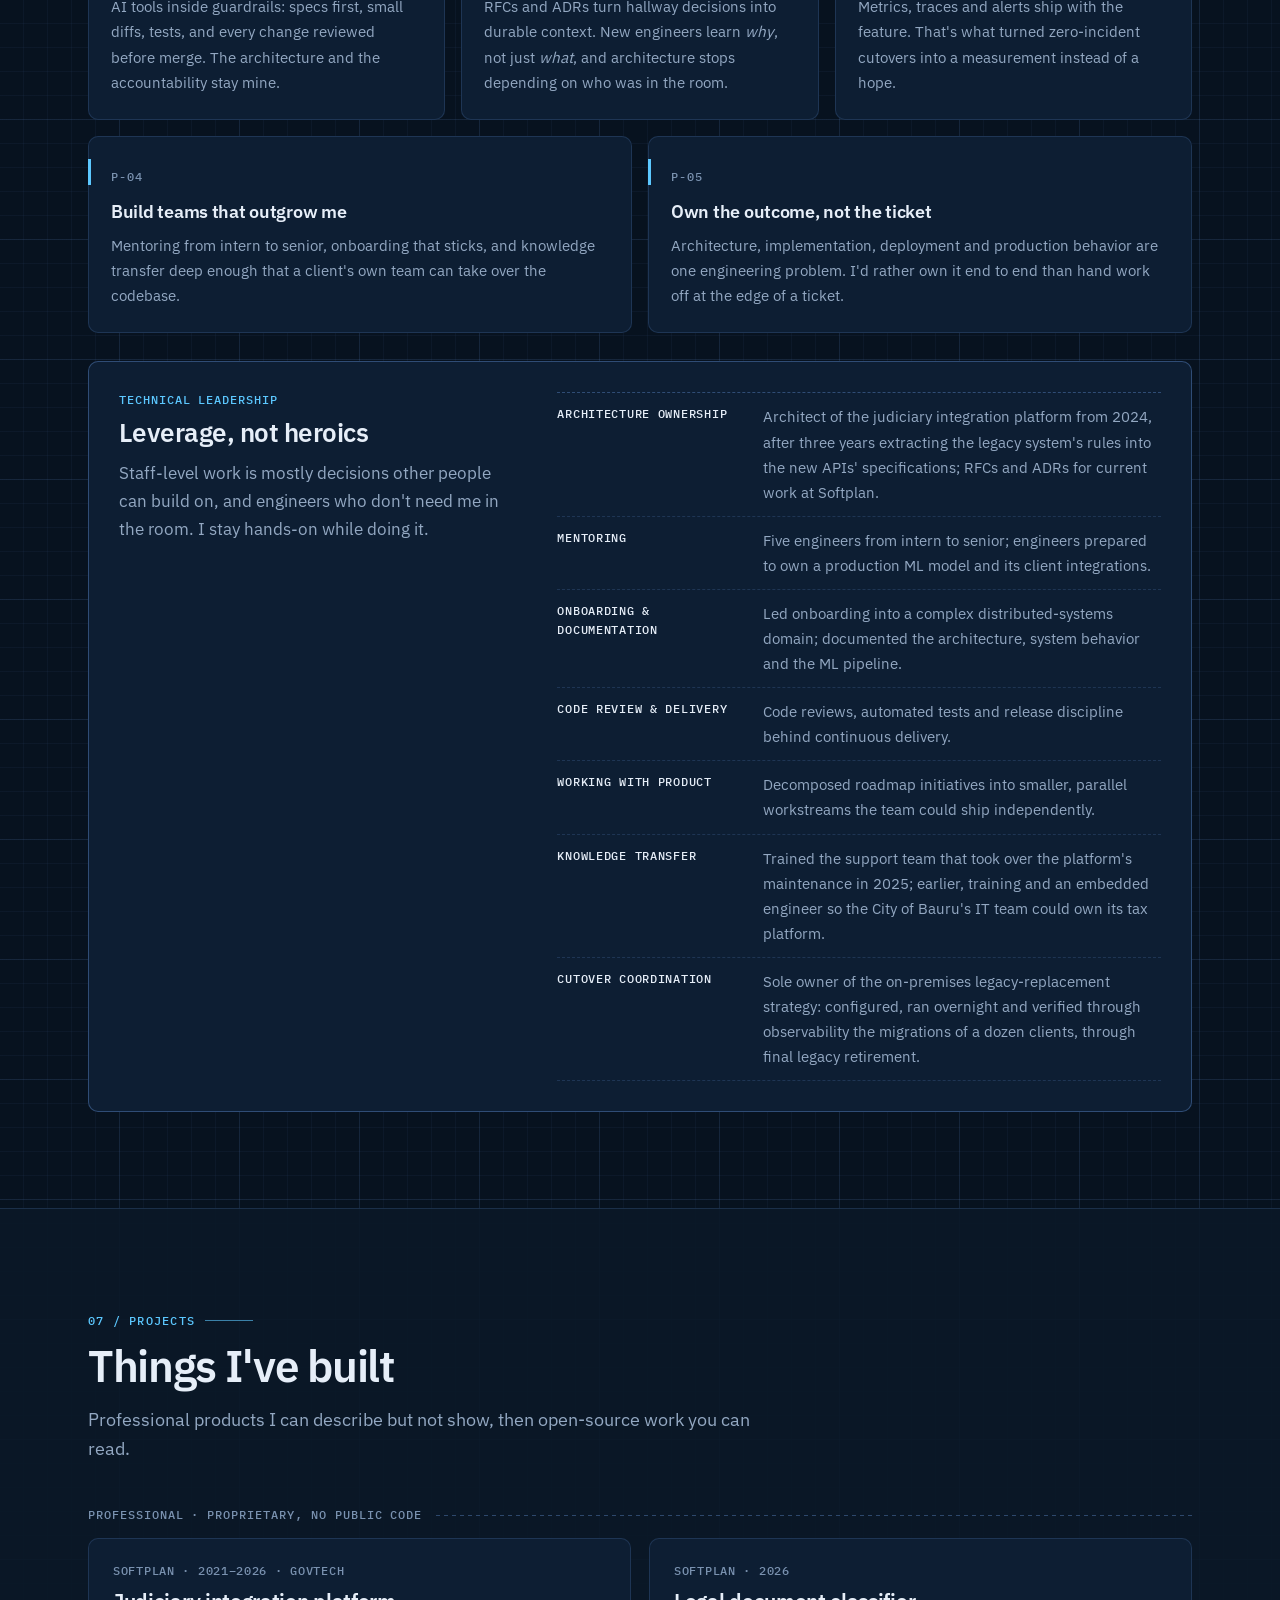
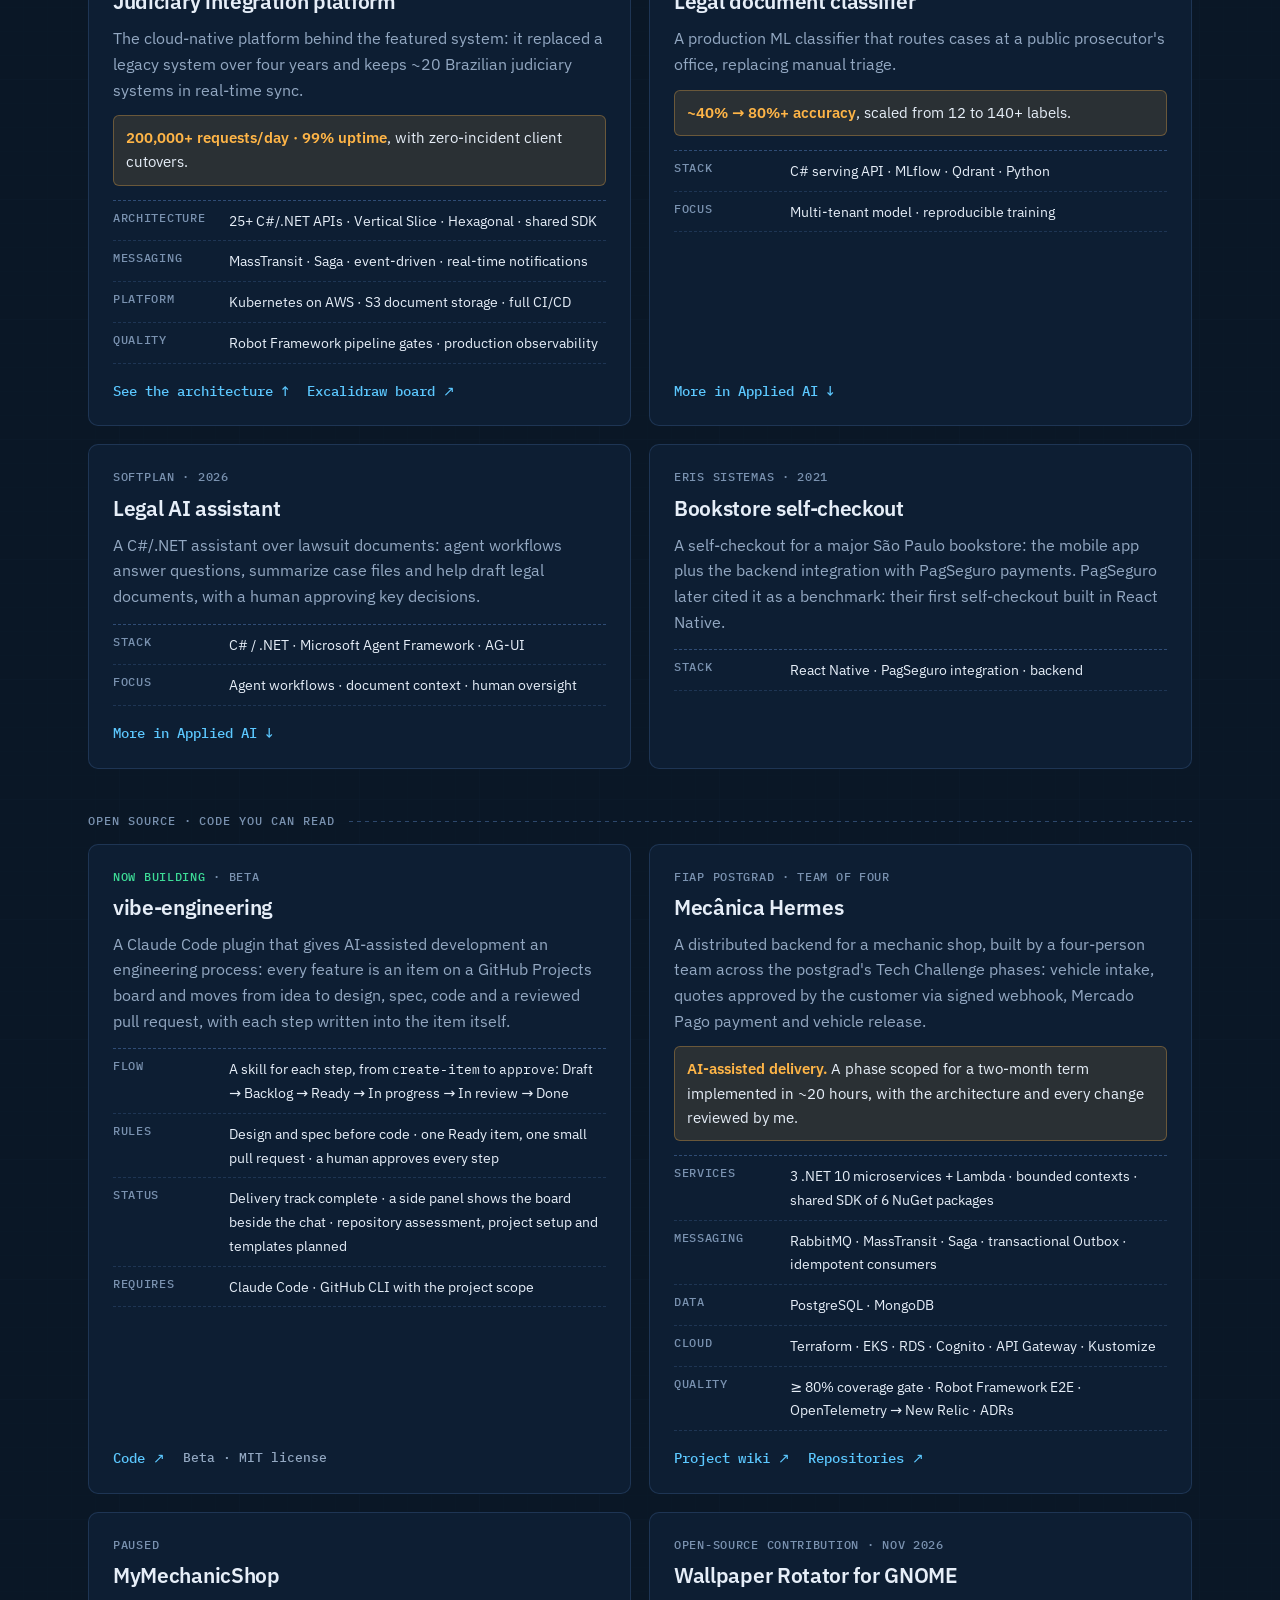
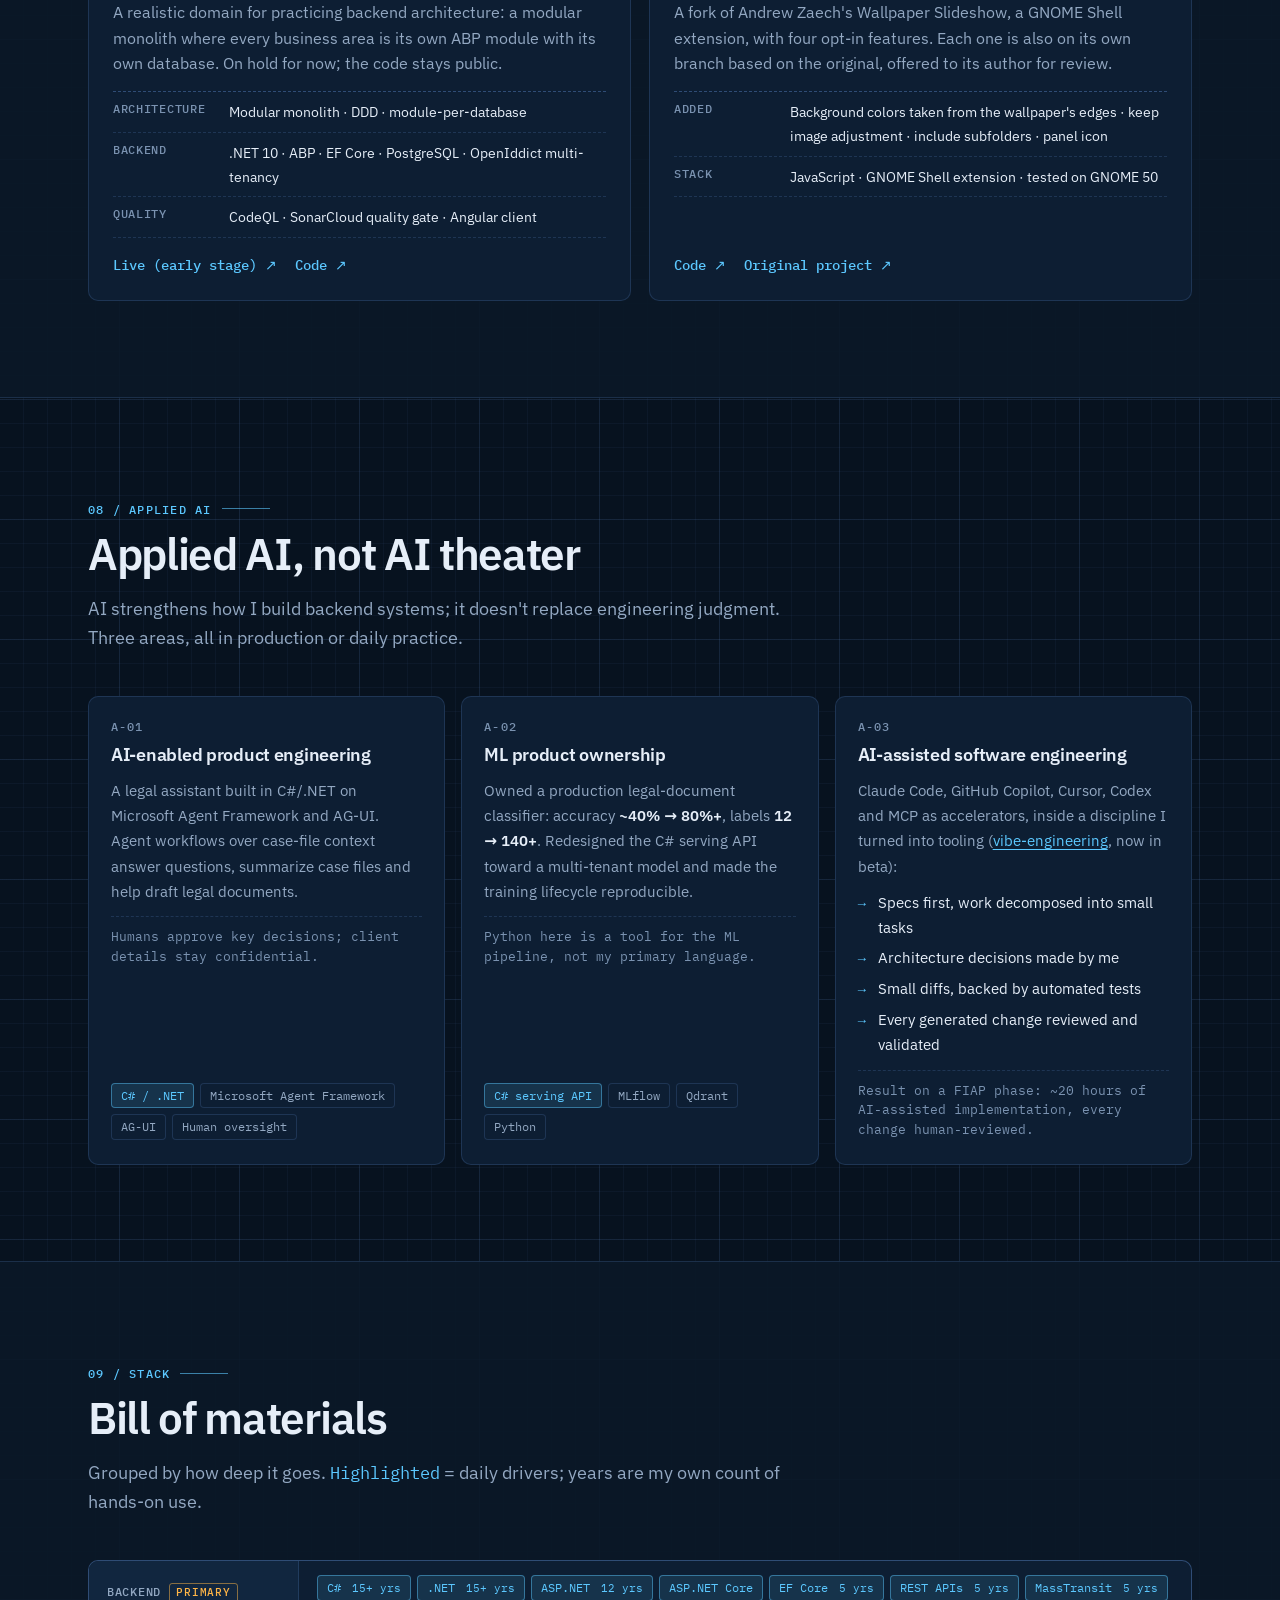
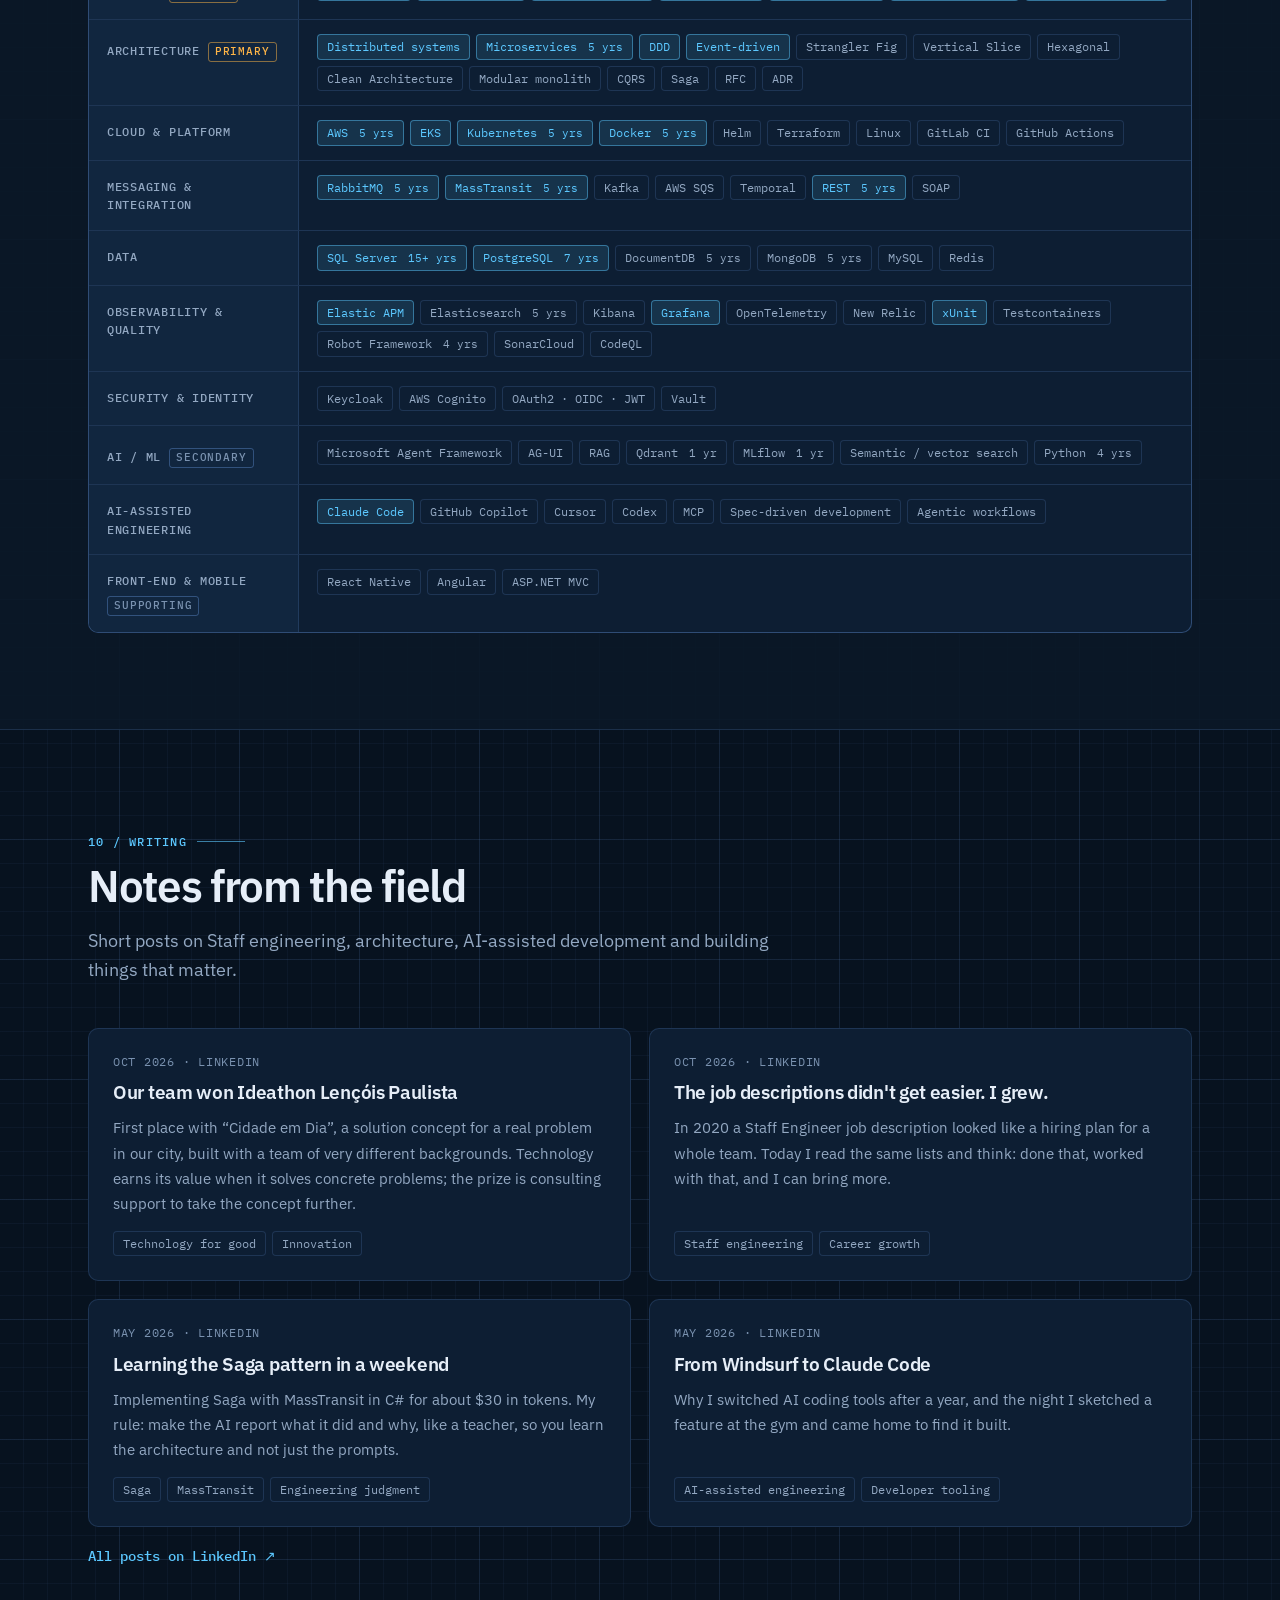
==== commit c240ba75: "Review pass: accessibility, self-hosted fonts, clearer Projects, résumé print Accessibility (axe-cor" ====
--- a/index.html
+++ b/index.html
@@ -7,6 +7,7 @@
   <title>Roger Gelonezi — Senior/Staff Backend Engineer &amp; .NET Software Architect</title>
   <meta name="description" content="Senior/Staff Backend Engineer and .NET Software Architect. 20+ years hands-on; C#/.NET, distributed systems, AWS, legacy modernization. Brazil, UTC−3, English C1, remote.">
   <meta name="author" content="Roger Gelonezi">
+  <meta name="color-scheme" content="dark light">
   <meta name="theme-color" content="#07121f">
   <link rel="canonical" href="https://gelonezi.com/">
 
@@ -29,43 +30,60 @@
 
   <!-- Blocking on purpose: applies the saved theme before the first paint -->
   <script src="js/theme.js"></script>
-  <link rel="preconnect" href="https://fonts.googleapis.com">
-  <link rel="preconnect" href="https://fonts.gstatic.com" crossorigin>
-  <link rel="stylesheet" href="https://fonts.googleapis.com/css2?family=IBM+Plex+Mono:wght@400;500&family=IBM+Plex+Sans:wght@400;500;600;700&display=swap">
+  <!-- Fonts are self-hosted (fonts/). The Sans file carries the headline, so it is fetched early. -->
+  <link rel="preload" href="fonts/ibm-plex-sans-latin.woff2" as="font" type="font/woff2" crossorigin>
+  <link rel="stylesheet" href="css/fonts.css">
   <link rel="stylesheet" href="css/styles.css">
 
   <script type="application/ld+json">
   {
     "@context": "https://schema.org",
-    "@type": "ProfilePage",
-    "url": "https://gelonezi.com/",
-    "dateCreated": "2026-10-12",
-    "dateModified": "2026-11-21",
-    "mainEntity": {
-      "@type": "Person",
-      "@id": "https://gelonezi.com/#person",
-      "name": "Roger Gelonezi",
-      "alternateName": ["Rogério Gelonezi"],
-      "jobTitle": "Senior / Staff Backend Engineer & .NET Software Architect",
-      "description": "Senior/Staff Backend Engineer and .NET Software Architect with 20+ years of hands-on software engineering, specialized in C#/.NET, distributed systems, AWS, legacy modernization and applied AI.",
-      "award": "1st place, Ideathon Lençóis Paulista (October 2026), team concept Cidade em Dia",
-      "url": "https://gelonezi.com/",
-      "image": "https://gelonezi.com/assets/img/roger-gelonezi.jpg",
-      "worksFor": { "@type": "Organization", "name": "Softplan" },
-      "homeLocation": { "@type": "Place", "address": { "@type": "PostalAddress", "addressCountry": "BR" } },
-      "alumniOf": [
-        { "@type": "CollegeOrUniversity", "name": "FIAP" },
-        { "@type": "CollegeOrUniversity", "name": "Universidade Virtual do Estado de São Paulo (UNIVESP)" },
-        { "@type": "CollegeOrUniversity", "name": "ITE – Instituição Toledo de Ensino" }
-      ],
-      "knowsLanguage": ["en", "pt-BR"],
-      "knowsAbout": ["C#", ".NET", "ASP.NET Core", "Backend Engineering", "Distributed Systems", "Microservices", "Software Architecture", "Event-Driven Architecture", "AWS", "Kubernetes", "API Integration", "Legacy Modernization", "SQL Server", "PostgreSQL", "RabbitMQ", "MassTransit", "Observability", "Applied AI", "Technical Leadership"],
-      "sameAs": [
-        "https://www.linkedin.com/in/gelonezi/",
-        "https://github.com/gelonezi",
-        "https://www.youtube.com/@rgelonezi"
-      ]
-    }
+    "@graph": [
+      {
+        "@type": "WebSite",
+        "@id": "https://gelonezi.com/#website",
+        "url": "https://gelonezi.com/",
+        "name": "Roger Gelonezi",
+        "inLanguage": "en",
+        "publisher": { "@id": "https://gelonezi.com/#person" }
+      },
+      {
+        "@type": "ProfilePage",
+        "@id": "https://gelonezi.com/#profile",
+        "url": "https://gelonezi.com/",
+        "name": "Roger Gelonezi — Senior/Staff Backend Engineer & .NET Software Architect",
+        "isPartOf": { "@id": "https://gelonezi.com/#website" },
+        "inLanguage": "en",
+        "dateCreated": "2026-10-12",
+        "dateModified": "2026-11-23",
+        "mainEntity": { "@id": "https://gelonezi.com/#person" }
+      },
+      {
+        "@type": "Person",
+        "@id": "https://gelonezi.com/#person",
+        "name": "Roger Gelonezi",
+        "alternateName": ["Rogério Gelonezi"],
+        "jobTitle": "Senior / Staff Backend Engineer & .NET Software Architect",
+        "description": "Senior/Staff Backend Engineer and .NET Software Architect with 20+ years of hands-on software engineering, specialized in C#/.NET, distributed systems, AWS, legacy modernization and applied AI.",
+        "award": "1st place, Ideathon Lençóis Paulista (October 2026), team concept Cidade em Dia",
+        "url": "https://gelonezi.com/",
+        "image": "https://gelonezi.com/assets/img/roger-gelonezi.jpg",
+        "worksFor": { "@type": "Organization", "name": "Softplan" },
+        "homeLocation": { "@type": "Place", "address": { "@type": "PostalAddress", "addressCountry": "BR" } },
+        "alumniOf": [
+          { "@type": "CollegeOrUniversity", "name": "FIAP" },
+          { "@type": "CollegeOrUniversity", "name": "Universidade Virtual do Estado de São Paulo (UNIVESP)" },
+          { "@type": "CollegeOrUniversity", "name": "ITE – Instituição Toledo de Ensino" }
+        ],
+        "knowsLanguage": ["en", "pt-BR"],
+        "knowsAbout": ["C#", ".NET", "ASP.NET Core", "Backend Engineering", "Distributed Systems", "Microservices", "Software Architecture", "Event-Driven Architecture", "AWS", "Kubernetes", "API Integration", "Legacy Modernization", "SQL Server", "PostgreSQL", "RabbitMQ", "MassTransit", "Observability", "Applied AI", "Technical Leadership"],
+        "sameAs": [
+          "https://www.linkedin.com/in/gelonezi/",
+          "https://github.com/gelonezi",
+          "https://www.youtube.com/@rgelonezi"
+        ]
+      }
+    ]
   }
   </script>
 </head>
@@ -75,7 +93,7 @@
   <!-- ================= HEADER ================= -->
   <header class="site-header">
     <div class="container header-inner">
-      <a class="brand" href="#top" aria-label="Roger Gelonezi — back to top">
+      <a class="brand" href="#top" aria-label="RG gelonezi, back to top">
         <span class="brand-mark" aria-hidden="true">RG</span>
         <span class="brand-name">gelonezi</span>
       </a>
@@ -116,7 +134,7 @@
         <div class="hero-copy">
           <p class="whoami"><span class="path">~/gelonezi</span> <span class="dollar">$</span> whoami<span class="caret" aria-hidden="true"></span></p>
           <h1>Roger Gelonezi</h1>
-          <p class="role"><span class="r">Senior / Staff Backend Engineer</span> <span class="sep" aria-hidden="true">·</span> <span class="r">.NET Software Architect</span></p>
+          <p class="role"><span class="r">Senior / Staff Backend Engineer</span> <span class="r">.NET Software Architect</span></p>
           <p class="techline">C#/.NET · Distributed Systems · AWS · Applied AI</p>
           <p class="lead">
             I design, modernize, scale and operate distributed backend systems in <strong>C#/.NET</strong> on <strong>AWS</strong>,
@@ -144,7 +162,7 @@
 
         <figure class="portrait">
           <div class="portrait-frame">
-            <img src="assets/img/roger-gelonezi.jpg" width="460" height="460" alt="Portrait of Roger Gelonezi" fetchpriority="high">
+            <img src="assets/img/roger-gelonezi.jpg" width="460" height="460" alt="Portrait of Roger Gelonezi" fetchpriority="high" decoding="async">
           </div>
           <figcaption><span class="fig">FIG. 01</span> Lençóis Paulista, SP · Brazil</figcaption>
         </figure>
@@ -188,7 +206,7 @@
           <span class="now-tag"><span class="dot" aria-hidden="true"></span>Now building</span>
           <span class="now-text"><strong>vibe-engineering</strong>: a Claude Code plugin that takes a feature from idea to merged pull request on a GitHub Projects board, with a design and a spec before the code.</span>
           <span class="now-links">
-            <a href="#projects">details ↓</a>
+            <a href="#vibe-engineering">details ↓</a>
             <a href="https://github.com/gelonezi/vibe-engineering" target="_blank" rel="noopener">code ↗</a>
           </span>
         </p>
@@ -205,21 +223,22 @@
         </header>
 
         <div class="intro-grid reveal">
+          <!-- Plain links to YouTube; main.js upgrades them to play inside the page. -->
           <div class="player" data-video-id="SXOTWL6vKKg" data-title="Roger Gelonezi — Presentation">
-            <button class="player-facade" type="button" aria-label="Play video: Roger Gelonezi presentation (3 minutes)">
-              <img src="assets/img/intro-poster.jpg" width="1280" height="720" alt="" loading="lazy">
+            <a class="player-facade" href="https://www.youtube.com/watch?v=SXOTWL6vKKg" target="_blank" rel="noopener" aria-label="Play video: Roger Gelonezi presentation (3 minutes)">
+              <img src="assets/img/intro-poster.jpg" width="1280" height="720" alt="" loading="lazy" decoding="async">
               <span class="player-play" aria-hidden="true"><svg width="28" height="28" viewBox="0 0 24 24"><path fill="currentColor" d="M7 4.5v15l13-7.5z"/></svg></span>
-              <span class="player-meta" aria-hidden="true">2:58 · EN</span>
-            </button>
+            </a>
+            <span class="player-meta" aria-hidden="true">2:58 · EN</span>
           </div>
 
           <div class="intro-side">
             <p class="mono-label">Chapters</p>
             <ol class="chapters">
-              <li><button type="button" data-start="0"><span class="t">0:00</span> Coding since 2001, many industries</button></li>
-              <li><button type="button" data-start="35"><span class="t">0:35</span> 25 microservices replacing a legacy monolith</button></li>
-              <li><button type="button" data-start="85"><span class="t">1:25</span> Owning the docs, the architecture and the cutovers</button></li>
-              <li><button type="button" data-start="138"><span class="t">2:18</span> Onboarding and mentoring, intern to senior</button></li>
+              <li><a href="https://www.youtube.com/watch?v=SXOTWL6vKKg" target="_blank" rel="noopener" data-start="0"><span class="t">0:00</span> Coding since 2001, many industries</a></li>
+              <li><a href="https://www.youtube.com/watch?v=SXOTWL6vKKg&amp;t=35s" target="_blank" rel="noopener" data-start="35"><span class="t">0:35</span> 25 microservices replacing a legacy monolith</a></li>
+              <li><a href="https://www.youtube.com/watch?v=SXOTWL6vKKg&amp;t=85s" target="_blank" rel="noopener" data-start="85"><span class="t">1:25</span> Owning the docs, the architecture and the cutovers</a></li>
+              <li><a href="https://www.youtube.com/watch?v=SXOTWL6vKKg&amp;t=138s" target="_blank" rel="noopener" data-start="138"><span class="t">2:18</span> Onboarding and mentoring, intern to senior</a></li>
             </ol>
             <blockquote class="pull">
               <p>“I've always been a tech lead, even at the beginning of my career. It's something I carry with a lot of pride.”</p>
@@ -228,7 +247,7 @@
         </div>
 
         <details class="transcript reveal">
-          <summary>Read the transcript <span class="muted">(lightly edited for readability)</span></summary>
+          <summary><span>Read the transcript <span class="muted">(lightly edited for readability)</span></span></summary>
           <div class="transcript-body">
             <p>Hi, my name is Roger. I'm a senior software engineer, and I started my career in 2001. So yes, I have a lot of experience behind me: I've worked with many kinds of companies and industries, and built software for many kinds of architectures and server environments. I'll focus on my latest projects, or this would be a half-hour video.</p>
             <p>I can talk a little about a set of microservices: 25 microservices in a fully scalable architecture, built to replace legacy systems. Each microservice replaced, one by one, an operation of the legacy monolith. It was a fully agile environment, so we could validate step by step, in real time, and every step taught us something about reading and writing documentation.</p>
@@ -297,33 +316,33 @@
               <text class="edge-label" x="862" y="128">SOAP · REST</text>
 
               <!-- nodes -->
-              <g class="node node-ext" data-node="consumers" transform="translate(20,212)" tabindex="0" role="button" aria-label="Internal products">
+              <g class="node node-ext" data-node="consumers" transform="translate(20,212)" tabindex="0" role="button">
                 <rect width="150" height="116" rx="8"/>
                 <text class="n-title" x="75" y="46">Internal</text>
                 <text class="n-title" x="75" y="66">products</text>
                 <text class="n-sub" x="75" y="90">one API contract</text>
               </g>
 
-              <g class="node" data-node="ingress" transform="translate(236,150)" tabindex="0" role="button" aria-label="Ingress, synchronous path">
+              <g class="node" data-node="ingress" transform="translate(236,150)" tabindex="0" role="button">
                 <rect width="150" height="64" rx="8"/>
                 <text class="n-title" x="75" y="29">Ingress</text>
                 <text class="n-sub" x="75" y="48">REST · sync</text>
               </g>
 
-              <g class="node" data-node="mq" transform="translate(236,320)" tabindex="0" role="button" aria-label="RabbitMQ and async processor">
+              <g class="node" data-node="mq" transform="translate(236,320)" tabindex="0" role="button">
                 <rect width="150" height="64" rx="8"/>
                 <text class="n-title" x="75" y="29">RabbitMQ</text>
                 <text class="n-sub" x="75" y="48">async processor</text>
               </g>
 
-              <g class="node node-core" data-node="controllers" transform="translate(450,180)" tabindex="0" role="button" aria-label="Controllers, orchestration">
+              <g class="node node-core" data-node="controllers" transform="translate(450,180)" tabindex="0" role="button">
                 <rect width="150" height="150" rx="8"/>
                 <text class="n-title" x="75" y="62">Controllers</text>
                 <text class="n-sub" x="75" y="84">orchestration</text>
                 <text class="n-sub" x="75" y="102">5-op contract</text>
               </g>
 
-              <g class="node node-core" data-node="connectors" transform="translate(660,100)" tabindex="0" role="button" aria-label="Connectors, stateless adapters">
+              <g class="node node-core" data-node="connectors" transform="translate(660,100)" tabindex="0" role="button">
                 <rect class="stack" x="16" y="16" width="180" height="60" rx="8"/>
                 <rect class="stack" x="8" y="8" width="180" height="60" rx="8"/>
                 <rect width="180" height="60" rx="8"/>
@@ -331,19 +350,19 @@
                 <text class="n-sub" x="90" y="46">stateless adapters ×N</text>
               </g>
 
-              <g class="node" data-node="sdk" transform="translate(660,236)" tabindex="0" role="button" aria-label="SDK, shared protocol contracts">
+              <g class="node" data-node="sdk" transform="translate(660,236)" tabindex="0" role="button">
                 <rect width="196" height="50" rx="8"/>
                 <text class="n-title" x="98" y="22">SDK</text>
                 <text class="n-sub" x="98" y="39">protocol contracts</text>
               </g>
 
-              <g class="node" data-node="catalog" transform="translate(660,318)" tabindex="0" role="button" aria-label="Catalog, per-system configuration">
+              <g class="node" data-node="catalog" transform="translate(660,318)" tabindex="0" role="button">
                 <rect width="196" height="50" rx="8"/>
                 <text class="n-title" x="98" y="22">Catalog</text>
                 <text class="n-sub" x="98" y="39">per-system config</text>
               </g>
 
-              <g class="node node-ext" data-node="courts" transform="translate(910,150)" tabindex="0" role="button" aria-label="About twenty court and prosecutor systems">
+              <g class="node node-ext" data-node="courts" transform="translate(910,150)" tabindex="0" role="button">
                 <rect class="stack" x="16" y="16" width="160" height="110" rx="8"/>
                 <rect class="stack" x="8" y="8" width="160" height="110" rx="8"/>
                 <rect width="160" height="110" rx="8"/>
@@ -352,30 +371,30 @@
                 <text class="n-sub" x="80" y="84">~20 systems</text>
               </g>
 
-              <g class="node node-sup" data-node="docdb" transform="translate(115,488)" tabindex="0" role="button" aria-label="Amazon DocumentDB">
-                <rect width="150" height="56" rx="8"/>
-                <text class="n-title" x="75" y="25">DocumentDB</text>
-                <text class="n-sub" x="75" y="43">metadata · cache</text>
-              </g>
-              <g class="node node-sup" data-node="s3" transform="translate(295,488)" tabindex="0" role="button" aria-label="Amazon S3">
-                <rect width="150" height="56" rx="8"/>
-                <text class="n-title" x="75" y="25">S3</text>
-                <text class="n-sub" x="75" y="43">document binaries</text>
-              </g>
-              <g class="node node-sup" data-node="keycloak" transform="translate(475,488)" tabindex="0" role="button" aria-label="Keycloak">
-                <rect width="150" height="56" rx="8"/>
-                <text class="n-title" x="75" y="25">Keycloak</text>
-                <text class="n-sub" x="75" y="43">authentication</text>
-              </g>
-              <g class="node node-sup" data-node="vault" transform="translate(655,488)" tabindex="0" role="button" aria-label="HashiCorp Vault">
-                <rect width="150" height="56" rx="8"/>
-                <text class="n-title" x="75" y="25">Vault</text>
-                <text class="n-sub" x="75" y="43">external credentials</text>
-              </g>
-              <g class="node node-sup" data-node="elastic" transform="translate(835,488)" tabindex="0" role="button" aria-label="Elastic Stack and APM">
-                <rect width="150" height="56" rx="8"/>
-                <text class="n-title" x="75" y="25">Elastic APM</text>
-                <text class="n-sub" x="75" y="43">logs · metrics · traces</text>
+              <g class="node node-sup" data-node="docdb" transform="translate(107,488)" tabindex="0" role="button">
+                <rect width="166" height="56" rx="8"/>
+                <text class="n-title" x="83" y="25">DocumentDB</text>
+                <text class="n-sub" x="83" y="43">metadata · cache</text>
+              </g>
+              <g class="node node-sup" data-node="s3" transform="translate(287,488)" tabindex="0" role="button">
+                <rect width="166" height="56" rx="8"/>
+                <text class="n-title" x="83" y="25">S3</text>
+                <text class="n-sub" x="83" y="43">document binaries</text>
+              </g>
+              <g class="node node-sup" data-node="keycloak" transform="translate(467,488)" tabindex="0" role="button">
+                <rect width="166" height="56" rx="8"/>
+                <text class="n-title" x="83" y="25">Keycloak</text>
+                <text class="n-sub" x="83" y="43">authentication</text>
+              </g>
+              <g class="node node-sup" data-node="vault" transform="translate(647,488)" tabindex="0" role="button">
+                <rect width="166" height="56" rx="8"/>
+                <text class="n-title" x="83" y="25">Vault</text>
+                <text class="n-sub" x="83" y="43">external credentials</text>
+              </g>
+              <g class="node node-sup" data-node="elastic" transform="translate(827,488)" tabindex="0" role="button">
+                <rect width="166" height="56" rx="8"/>
+                <text class="n-title" x="83" y="25">Elastic APM</text>
+                <text class="n-sub" x="83" y="43">logs · metrics · traces</text>
               </g>
             </svg>
           </div>
@@ -726,13 +745,14 @@
         <header class="sec-head reveal">
           <p class="sec-index">07 / Projects</p>
           <h2>Things I've built</h2>
-          <p class="sec-lead">Open-source work you can read, plus professional products I can describe but not show.</p>
+          <p class="sec-lead">Professional products I can describe but not show, then open-source work you can read.</p>
         </header>
 
+        <h3 class="mono-label card-group reveal">Professional · proprietary, no public code</h3>
         <div class="cards">
           <article class="card reveal">
-            <p class="card-tag">Professional · Softplan · 2021–2026 · GovTech</p>
-            <h3>Judiciary integration platform</h3>
+            <p class="card-tag">Softplan · 2021–2026 · GovTech</p>
+            <h4>Judiciary integration platform</h4>
             <p>The cloud-native platform behind the featured system: it replaced a legacy system over four years and keeps ~20 Brazilian judiciary systems in real-time sync.</p>
             <p class="callout"><strong>200,000+ requests/day · 99% uptime</strong>, with zero-incident client cutovers.</p>
             <dl class="spec">
@@ -744,44 +764,63 @@
             <p class="card-links">
               <a href="#system">See the architecture ↑</a>
               <a href="https://excalidraw.com/#json=a-eHnApUWQOO8Mw825KjP,vkUMiKu2Mo9H3pV9tt0TKg" target="_blank" rel="noopener">Excalidraw board ↗</a>
-              <span class="muted">Proprietary: no public code</span>
             </p>
           </article>
 
           <article class="card reveal">
-            <p class="card-tag"><span class="tag-live">Now building</span> · Beta · Open source</p>
-            <h3>vibe-engineering</h3>
+            <p class="card-tag">Softplan · 2026</p>
+            <h4>Legal document classifier</h4>
+            <p>A production ML classifier that routes cases at a public prosecutor's office, replacing manual triage.</p>
+            <p class="callout"><strong>~40% → 80%+ accuracy</strong>, scaled from 12 to 140+ labels.</p>
+            <dl class="spec">
+              <div><dt>Stack</dt><dd>C# serving API · MLflow · Qdrant · Python</dd></div>
+              <div><dt>Focus</dt><dd>Multi-tenant model · reproducible training</dd></div>
+            </dl>
+            <p class="card-links"><a href="#ai">More in Applied AI ↓</a></p>
+          </article>
+
+          <article class="card reveal">
+            <p class="card-tag">Softplan · 2026</p>
+            <h4>Legal AI assistant</h4>
+            <p>A C#/.NET assistant over lawsuit documents: agent workflows answer questions, summarize case files and help draft legal documents, with a human approving key decisions.</p>
+            <dl class="spec">
+              <div><dt>Stack</dt><dd>C# / .NET · Microsoft Agent Framework · AG-UI</dd></div>
+              <div><dt>Focus</dt><dd>Agent workflows · document context · human oversight</dd></div>
+            </dl>
+            <p class="card-links"><a href="#ai">More in Applied AI ↓</a></p>
+          </article>
+
+          <article class="card reveal">
+            <p class="card-tag">Eris Sistemas · 2021</p>
+            <h4>Bookstore self-checkout</h4>
+            <p>A self-checkout for a major São Paulo bookstore: the mobile app plus the backend integration with PagSeguro payments. PagSeguro later cited it as a benchmark: their first self-checkout built in React Native.</p>
+            <dl class="spec">
+              <div><dt>Stack</dt><dd>React Native · PagSeguro integration · backend</dd></div>
+            </dl>
+          </article>
+        </div>
+
+        <h3 class="mono-label card-group reveal">Open source · code you can read</h3>
+        <div class="cards">
+          <article id="vibe-engineering" class="card reveal">
+            <p class="card-tag"><span class="tag-live">Now building</span> · Beta</p>
+            <h4>vibe-engineering</h4>
             <p>A Claude Code plugin that gives AI-assisted development an engineering process: every feature is an item on a GitHub Projects board and moves from idea to design, spec, code and a reviewed pull request, with each step written into the item itself.</p>
             <dl class="spec">
-              <div><dt>Flow</dt><dd>Ten skills, from <code>create-item</code> to <code>approve</code>: Draft → Backlog → Ready → In progress → In review → Done</dd></div>
+              <div><dt>Flow</dt><dd>A skill for each step, from <code>create-item</code> to <code>approve</code>: Draft → Backlog → Ready → In progress → In review → Done</dd></div>
               <div><dt>Rules</dt><dd>Design and spec before code · one Ready item, one small pull request · a human approves every step</dd></div>
-              <div><dt>Status</dt><dd>Delivery track complete · repository assessment, project setup and templates planned</dd></div>
+              <div><dt>Status</dt><dd>Delivery track complete · a side panel shows the board beside the chat · repository assessment, project setup and templates planned</dd></div>
               <div><dt>Requires</dt><dd>Claude Code · GitHub CLI with the project scope</dd></div>
             </dl>
             <p class="card-links">
               <a href="https://github.com/gelonezi/vibe-engineering" target="_blank" rel="noopener">Code ↗</a>
-              <span class="muted">Beta · v0.4.0</span>
+              <span class="muted">Beta · MIT license</span>
             </p>
           </article>
 
           <article class="card reveal">
-            <p class="card-tag">Paused · Open source</p>
-            <h3>MyMechanicShop</h3>
-            <p>A realistic domain for practicing backend architecture: a modular monolith where every business area is its own ABP module with its own database. On hold for now; the code stays public.</p>
-            <dl class="spec">
-              <div><dt>Architecture</dt><dd>Modular monolith · DDD · module-per-database</dd></div>
-              <div><dt>Backend</dt><dd>.NET 10 · ABP · EF Core · PostgreSQL · OpenIddict multi-tenancy</dd></div>
-              <div><dt>Quality</dt><dd>CodeQL · SonarCloud quality gate · Angular client</dd></div>
-            </dl>
-            <p class="card-links">
-              <a href="https://mymechanicshop.gelonezi.com/" target="_blank" rel="noopener">Live (early stage) ↗</a>
-              <a href="https://github.com/gelonezi/wip-my-mechanic-shop" target="_blank" rel="noopener">Code ↗</a>
-            </p>
-          </article>
-
-          <article class="card reveal">
-            <p class="card-tag">FIAP postgrad · Team of four · Open source</p>
-            <h3>Mecânica Hermes</h3>
+            <p class="card-tag">FIAP postgrad · Team of four</p>
+            <h4>Mecânica Hermes</h4>
             <p>A distributed backend for a mechanic shop, built by a four-person team across the postgrad's Tech Challenge phases: vehicle intake, quotes approved by the customer via signed webhook, Mercado Pago payment and vehicle release.</p>
             <p class="callout"><strong>AI-assisted delivery.</strong> A phase scoped for a two-month term implemented in ~20 hours, with the architecture and every change reviewed by me.</p>
             <dl class="spec">
@@ -798,41 +837,23 @@
           </article>
 
           <article class="card reveal">
-            <p class="card-tag">Professional · Softplan · 2026</p>
-            <h3>Legal AI assistant</h3>
-            <p>A C#/.NET assistant over lawsuit documents: agent workflows answer questions, summarize case files and help draft legal documents, with a human approving key decisions.</p>
+            <p class="card-tag">Paused</p>
+            <h4>MyMechanicShop</h4>
+            <p>A realistic domain for practicing backend architecture: a modular monolith where every business area is its own ABP module with its own database. On hold for now; the code stays public.</p>
             <dl class="spec">
-              <div><dt>Stack</dt><dd>C# / .NET · Microsoft Agent Framework · AG-UI</dd></div>
-              <div><dt>Focus</dt><dd>Agent workflows · document context · human oversight</dd></div>
+              <div><dt>Architecture</dt><dd>Modular monolith · DDD · module-per-database</dd></div>
+              <div><dt>Backend</dt><dd>.NET 10 · ABP · EF Core · PostgreSQL · OpenIddict multi-tenancy</dd></div>
+              <div><dt>Quality</dt><dd>CodeQL · SonarCloud quality gate · Angular client</dd></div>
             </dl>
-            <p class="card-links"><a href="#ai">More in Applied AI ↓</a><span class="muted">Proprietary: no public code</span></p>
-          </article>
-
-          <article class="card reveal">
-            <p class="card-tag">Professional · Softplan · 2026</p>
-            <h3>Legal document classifier</h3>
-            <p>A production ML classifier that routes cases at a public prosecutor's office, replacing manual triage.</p>
-            <p class="callout"><strong>~40% → 80%+ accuracy</strong>, scaled from 12 to 140+ labels.</p>
-            <dl class="spec">
-              <div><dt>Stack</dt><dd>C# serving API · MLflow · Qdrant · Python</dd></div>
-              <div><dt>Focus</dt><dd>Multi-tenant model · reproducible training</dd></div>
-            </dl>
-            <p class="card-links"><a href="#ai">More in Applied AI ↓</a><span class="muted">Proprietary: no public code</span></p>
-          </article>
-
-          <article class="card reveal">
-            <p class="card-tag">Professional · Eris Sistemas · 2021</p>
-            <h3>Bookstore self-checkout</h3>
-            <p>A self-checkout for a major São Paulo bookstore: the mobile app plus the backend integration with PagSeguro payments. PagSeguro later cited it as a benchmark: their first self-checkout built in React Native.</p>
-            <dl class="spec">
-              <div><dt>Stack</dt><dd>React Native · PagSeguro integration · backend</dd></div>
-            </dl>
-            <p class="card-links"><span class="muted">Proprietary: no public code</span></p>
+            <p class="card-links">
+              <a href="https://mymechanicshop.gelonezi.com/" target="_blank" rel="noopener">Live (early stage) ↗</a>
+              <a href="https://github.com/gelonezi/wip-my-mechanic-shop" target="_blank" rel="noopener">Code ↗</a>
+            </p>
           </article>
 
           <article class="card reveal">
             <p class="card-tag">Open-source contribution · Nov 2026</p>
-            <h3>Wallpaper Rotator for GNOME</h3>
+            <h4>Wallpaper Rotator for GNOME</h4>
             <p>A fork of Andrew Zaech's Wallpaper Slideshow, a GNOME Shell extension, with four opt-in features. Each one is also on its own branch based on the original, offered to its author for review.</p>
             <dl class="spec">
               <div><dt>Added</dt><dd>Background colors taken from the wallpaper's edges · keep image adjustment · include subfolders · panel icon</dd></div>
@@ -843,7 +864,6 @@
               <a href="https://gitlab.com/AndrewZaech/azwallpaper" target="_blank" rel="noopener">Original project ↗</a>
             </p>
           </article>
-
         </div>
       </div>
     </section>
@@ -877,7 +897,7 @@
           <article class="ai-card reveal">
             <span class="p-id">A-03</span>
             <h3>AI-assisted software engineering</h3>
-            <p>Claude Code, GitHub Copilot, Cursor, Codex and MCP as accelerators, inside a discipline I turned into tooling (<a href="#projects">vibe-engineering</a>, now in beta):</p>
+            <p>Claude Code, GitHub Copilot, Cursor, Codex and MCP as accelerators, inside a discipline I turned into tooling (<a href="#vibe-engineering">vibe-engineering</a>, now in beta):</p>
             <ul class="ai-rules">
               <li>Specs first, work decomposed into small tasks</li>
               <li>Architecture decisions made by me</li>
@@ -902,15 +922,15 @@
         <dl class="bom reveal">
           <div class="bom-row">
             <dt>Backend <span class="tier tier-primary">primary</span></dt>
-            <dd><ul class="chips"><li class="core">C# <span class="yrs">15+ yrs</span></li><li class="core">.NET <span class="yrs">15+ yrs</span></li><li class="core">ASP.NET Core <span class="yrs">12 yrs</span></li><li class="core">EF Core <span class="yrs">5 yrs</span></li><li class="core">REST APIs <span class="yrs">5 yrs</span></li><li class="core">MassTransit <span class="yrs">5 yrs</span></li></ul></dd>
+            <dd><ul class="chips"><li class="core">C# <span class="yrs">15+ yrs</span></li><li class="core">.NET <span class="yrs">15+ yrs</span></li><li class="core">ASP.NET <span class="yrs">12 yrs</span></li><li class="core">ASP.NET Core</li><li class="core">EF Core <span class="yrs">5 yrs</span></li><li class="core">REST APIs <span class="yrs">5 yrs</span></li><li class="core">MassTransit <span class="yrs">5 yrs</span></li></ul></dd>
           </div>
           <div class="bom-row">
             <dt>Architecture <span class="tier tier-primary">primary</span></dt>
-            <dd><ul class="chips"><li class="core">Distributed systems <span class="yrs">5 yrs</span></li><li class="core">Microservices <span class="yrs">5 yrs</span></li><li class="core">DDD</li><li class="core">Event-driven</li><li>Strangler Fig</li><li>Vertical Slice</li><li>Hexagonal</li><li>Clean Architecture</li><li>Modular monolith</li><li>CQRS</li><li>Saga</li><li>RFC</li><li>ADR</li></ul></dd>
+            <dd><ul class="chips"><li class="core">Distributed systems</li><li class="core">Microservices <span class="yrs">5 yrs</span></li><li class="core">DDD</li><li class="core">Event-driven</li><li>Strangler Fig</li><li>Vertical Slice</li><li>Hexagonal</li><li>Clean Architecture</li><li>Modular monolith</li><li>CQRS</li><li>Saga</li><li>RFC</li><li>ADR</li></ul></dd>
           </div>
           <div class="bom-row">
             <dt>Cloud &amp; platform</dt>
-            <dd><ul class="chips"><li class="core">AWS <span class="yrs">5 yrs</span></li><li class="core">EKS <span class="yrs">5 yrs</span></li><li class="core">Kubernetes <span class="yrs">5 yrs</span></li><li class="core">Docker <span class="yrs">5 yrs</span></li><li>Helm</li><li>Terraform</li><li>Linux</li><li>GitLab CI</li><li>GitHub Actions</li></ul></dd>
+            <dd><ul class="chips"><li class="core">AWS <span class="yrs">5 yrs</span></li><li class="core">EKS</li><li class="core">Kubernetes <span class="yrs">5 yrs</span></li><li class="core">Docker <span class="yrs">5 yrs</span></li><li>Helm</li><li>Terraform</li><li>Linux</li><li>GitLab CI</li><li>GitHub Actions</li></ul></dd>
           </div>
           <div class="bom-row">
             <dt>Messaging &amp; integration</dt>
@@ -922,7 +942,7 @@
           </div>
           <div class="bom-row">
             <dt>Observability &amp; quality</dt>
-            <dd><ul class="chips"><li class="core">Elastic APM <span class="yrs">5 yrs</span></li><li>Elasticsearch</li><li>Kibana</li><li class="core">Grafana</li><li>OpenTelemetry</li><li>New Relic</li><li class="core">xUnit</li><li>Testcontainers</li><li>Robot Framework <span class="yrs">4 yrs</span></li><li>SonarCloud</li><li>CodeQL</li></ul></dd>
+            <dd><ul class="chips"><li class="core">Elastic APM</li><li>Elasticsearch <span class="yrs">5 yrs</span></li><li>Kibana</li><li class="core">Grafana</li><li>OpenTelemetry</li><li>New Relic</li><li class="core">xUnit</li><li>Testcontainers</li><li>Robot Framework <span class="yrs">4 yrs</span></li><li>SonarCloud</li><li>CodeQL</li></ul></dd>
           </div>
           <div class="bom-row">
             <dt>Security &amp; identity</dt>
@@ -957,36 +977,28 @@
 
         <div class="posts">
           <article class="post reveal">
-            <a href="https://www.linkedin.com/posts/gelonezi_innovation-softwareengineering-technologyforgood-share-7524145908104556545-Rabp/" target="_blank" rel="noopener">
-              <p class="post-meta"><time datetime="2026-10">Oct 2026</time> · LinkedIn</p>
-              <h3>Our team won Ideathon Lençóis Paulista</h3>
-              <p>First place with “Cidade em Dia”, a solution concept for a real problem in our city, built with a team of very different backgrounds. Technology earns its value when it solves concrete problems; the prize is consulting support to take the concept further.</p>
-              <ul class="chips"><li>Technology for good</li><li>Innovation</li></ul>
-            </a>
+            <p class="post-meta"><time datetime="2026-10">Oct 2026</time> · LinkedIn</p>
+            <h3><a href="https://www.linkedin.com/posts/gelonezi_innovation-softwareengineering-technologyforgood-share-7524145908104556545-Rabp/" target="_blank" rel="noopener">Our team won Ideathon Lençóis Paulista</a></h3>
+            <p>First place with “Cidade em Dia”, a solution concept for a real problem in our city, built with a team of very different backgrounds. Technology earns its value when it solves concrete problems; the prize is consulting support to take the concept further.</p>
+            <ul class="chips"><li>Technology for good</li><li>Innovation</li></ul>
           </article>
           <article class="post reveal">
-            <a href="https://www.linkedin.com/in/gelonezi/recent-activity/all/" target="_blank" rel="noopener">
-              <p class="post-meta"><time datetime="2026-10">Oct 2026</time> · LinkedIn</p>
-              <h3>The job descriptions didn't get easier. I grew.</h3>
-              <p>In 2020 a Staff Engineer job description looked like a hiring plan for a whole team. Today I read the same lists and think: done that, worked with that, and I can bring more.</p>
-              <ul class="chips"><li>Staff engineering</li><li>Career growth</li></ul>
-            </a>
+            <p class="post-meta"><time datetime="2026-10">Oct 2026</time> · LinkedIn</p>
+            <h3><a href="https://www.linkedin.com/in/gelonezi/recent-activity/all/" target="_blank" rel="noopener">The job descriptions didn't get easier. I grew.</a></h3>
+            <p>In 2020 a Staff Engineer job description looked like a hiring plan for a whole team. Today I read the same lists and think: done that, worked with that, and I can bring more.</p>
+            <ul class="chips"><li>Staff engineering</li><li>Career growth</li></ul>
           </article>
           <article class="post reveal">
-            <a href="https://www.linkedin.com/in/gelonezi/recent-activity/all/" target="_blank" rel="noopener">
-              <p class="post-meta"><time datetime="2026-05">May 2026</time> · LinkedIn</p>
-              <h3>Learning the Saga pattern in a weekend</h3>
-              <p>Implementing Saga with MassTransit in C# for about $30 in tokens. My rule: make the AI report what it did and why, like a teacher, so you learn the architecture and not just the prompts.</p>
-              <ul class="chips"><li>Saga</li><li>MassTransit</li><li>Engineering judgment</li></ul>
-            </a>
+            <p class="post-meta"><time datetime="2026-05">May 2026</time> · LinkedIn</p>
+            <h3><a href="https://www.linkedin.com/in/gelonezi/recent-activity/all/" target="_blank" rel="noopener">Learning the Saga pattern in a weekend</a></h3>
+            <p>Implementing Saga with MassTransit in C# for about $30 in tokens. My rule: make the AI report what it did and why, like a teacher, so you learn the architecture and not just the prompts.</p>
+            <ul class="chips"><li>Saga</li><li>MassTransit</li><li>Engineering judgment</li></ul>
           </article>
           <article class="post reveal">
-            <a href="https://www.linkedin.com/in/gelonezi/recent-activity/all/" target="_blank" rel="noopener">
-              <p class="post-meta"><time datetime="2026-05">May 2026</time> · LinkedIn</p>
-              <h3>From Windsurf to Claude Code</h3>
-              <p>Why I switched AI coding tools after a year, and the night I sketched a feature at the gym and came home to find it built.</p>
-              <ul class="chips"><li>AI-assisted engineering</li><li>Developer tooling</li></ul>
-            </a>
+            <p class="post-meta"><time datetime="2026-05">May 2026</time> · LinkedIn</p>
+            <h3><a href="https://www.linkedin.com/in/gelonezi/recent-activity/all/" target="_blank" rel="noopener">From Windsurf to Claude Code</a></h3>
+            <p>Why I switched AI coding tools after a year, and the night I sketched a feature at the gym and came home to find it built.</p>
+            <ul class="chips"><li>AI-assisted engineering</li><li>Developer tooling</li></ul>
           </article>
         </div>
         <p class="more reveal"><a href="https://www.linkedin.com/in/gelonezi/recent-activity/all/" target="_blank" rel="noopener">All posts on LinkedIn ↗</a></p>
@@ -1065,17 +1077,17 @@
             full-time employee or B2B contractor. LinkedIn is the fastest way to reach me; my contact details are open to recruiters there.
           </p>
           <div class="cta-row">
-            <a class="btn btn-primary btn-lg" href="https://www.linkedin.com/in/gelonezi/" target="_blank" rel="noopener">
+            <a class="btn btn-primary btn-lg" href="https://www.linkedin.com/in/gelonezi/" target="_blank" rel="me noopener">
               <svg width="18" height="18" viewBox="0 0 24 24" aria-hidden="true"><path fill="currentColor" d="M20.45 20.45h-3.56v-5.57c0-1.33-.02-3.04-1.85-3.04-1.85 0-2.14 1.45-2.14 2.94v5.67H9.35V9h3.41v1.56h.05c.48-.9 1.64-1.85 3.37-1.85 3.6 0 4.27 2.37 4.27 5.46v6.28zM5.34 7.43a2.06 2.06 0 1 1 0-4.13 2.06 2.06 0 0 1 0 4.13zM7.12 20.45H3.56V9h3.56v11.45z"/></svg>
               Message me on LinkedIn
             </a>
             <a class="btn btn-ghost btn-lg" href="resume.html">View résumé</a>
           </div>
           <ul class="social" aria-label="Elsewhere">
-            <li><a href="https://github.com/gelonezi" target="_blank" rel="noopener">
+            <li><a href="https://github.com/gelonezi" target="_blank" rel="me noopener">
               <svg width="18" height="18" viewBox="0 0 24 24" aria-hidden="true"><path fill="currentColor" d="M12 .3a12 12 0 0 0-3.8 23.4c.6.1.8-.3.8-.6v-2c-3.3.7-4-1.6-4-1.6-.6-1.4-1.4-1.8-1.4-1.8-1-.7.1-.7.1-.7 1.2.1 1.8 1.2 1.8 1.2 1 1.8 2.8 1.3 3.5 1 0-.8.4-1.3.7-1.6-2.7-.3-5.5-1.3-5.5-6 0-1.2.5-2.3 1.3-3.1-.2-.4-.6-1.6 0-3.2 0 0 1-.3 3.3 1.2a11.5 11.5 0 0 1 6 0C17.3 4.7 18.3 5 18.3 5c.6 1.6.2 2.8.1 3.2.8.8 1.3 1.9 1.3 3.1 0 4.6-2.8 5.6-5.5 5.9.4.4.8 1.1.8 2.2v3.3c0 .3.2.7.8.6A12 12 0 0 0 12 .3"/></svg>
               github.com/gelonezi</a></li>
-            <li><a href="https://www.youtube.com/@rgelonezi" target="_blank" rel="noopener">
+            <li><a href="https://www.youtube.com/@rgelonezi" target="_blank" rel="me noopener">
               <svg width="18" height="18" viewBox="0 0 24 24" aria-hidden="true"><path fill="currentColor" d="M23.5 6.2a3 3 0 0 0-2.1-2.1C19.5 3.6 12 3.6 12 3.6s-7.5 0-9.4.5A3 3 0 0 0 .5 6.2 31 31 0 0 0 0 12a31 31 0 0 0 .5 5.8 3 3 0 0 0 2.1 2.1c1.9.5 9.4.5 9.4.5s7.5 0 9.4-.5a3 3 0 0 0 2.1-2.1A31 31 0 0 0 24 12a31 31 0 0 0-.5-5.8zM9.6 15.6V8.4l6.3 3.6-6.3 3.6z"/></svg>
               youtube.com/@rgelonezi</a></li>
           </ul>
--- a/css/fonts.css
+++ b/css/fonts.css
@@ -0,0 +1,25 @@
+/* IBM Plex, self-hosted (SIL Open Font License 1.1, see /fonts/LICENSE.txt).
+   Latin subset only: it covers the site's text. A few symbols (→ ← ↗ ≥) are not in it and
+   use the system font, as they did when the same subset came from Google Fonts. The Sans
+   file is a variable font, so one request serves every weight from 400 to 700. */
+@font-face {
+  font-family: "IBM Plex Sans";
+  font-style: normal;
+  font-weight: 400 700;
+  font-display: swap;
+  src: url("../fonts/ibm-plex-sans-latin.woff2") format("woff2");
+}
+@font-face {
+  font-family: "IBM Plex Mono";
+  font-style: normal;
+  font-weight: 400;
+  font-display: swap;
+  src: url("../fonts/ibm-plex-mono-latin-400.woff2") format("woff2");
+}
+@font-face {
+  font-family: "IBM Plex Mono";
+  font-style: normal;
+  font-weight: 500;
+  font-display: swap;
+  src: url("../fonts/ibm-plex-mono-latin-500.woff2") format("woff2");
+}
--- a/css/styles.css
+++ b/css/styles.css
@@ -16,7 +16,7 @@
   --grid-major: rgba(120, 175, 255, 0.085);
   --text: #e6eef8;
   --muted: #93a8c2;
-  --faint: #6c84a3;
+  --faint: #7a92b0; /* small labels: at least 4.5:1 on every surface, down to --surface-2 */
   --accent: #5cc8ff;
   --accent-ink: #04121f;
   --accent-soft: rgba(92, 200, 255, 0.12);
@@ -38,13 +38,13 @@
   --grid-major: rgba(20, 90, 180, 0.095);
   --text: #0b1b2e;
   --muted: #45597a;
-  --faint: #6a7f9c;
+  --faint: #586d8b;
   --accent: #0b66c3;
   --accent-ink: #ffffff;
   --accent-soft: rgba(11, 102, 195, 0.09);
   --amber: #a85400;
   --amber-soft: rgba(168, 84, 0, 0.09);
-  --ok: #0d8a55;
+  --ok: #0a7849;
   --shadow: 0 1px 2px rgba(10, 40, 80, 0.06), 0 10px 28px rgba(10, 40, 80, 0.08);
   color-scheme: light;
 }
@@ -63,7 +63,8 @@
 
 html {
   scroll-behavior: smooth;
-  scroll-padding-top: calc(var(--header-h) + 12px);
+  /* Header height plus room for a target that is still 14px low before its reveal. */
+  scroll-padding-top: calc(var(--header-h) + 28px);
   -webkit-text-size-adjust: 100%;
 }
 @media (prefers-reduced-motion: reduce) { html { scroll-behavior: auto; } }
@@ -93,6 +94,7 @@
 a { color: var(--accent); text-decoration: none; text-underline-offset: 3px; }
 a:hover { text-decoration: underline; }
 strong { font-weight: 600; color: var(--text); }
+code { font-family: var(--mono); font-size: 0.92em; }
 :focus-visible { outline: 2px solid var(--accent); outline-offset: 3px; border-radius: 4px; }
 ::selection { background: var(--accent); color: var(--accent-ink); }
 
@@ -136,7 +138,7 @@
   border: 1px solid var(--line); color: var(--muted); background: var(--surface);
 }
 .chips li.core { border-color: color-mix(in srgb, var(--accent) 45%, transparent); color: var(--accent); background: var(--accent-soft); }
-.chips .yrs { margin-left: 4px; font-size: 0.68rem; opacity: 0.75; white-space: nowrap; }
+.chips .yrs { margin-left: 4px; font-size: 0.68rem; white-space: nowrap; }
 
 .icon-btn {
   display: inline-grid; place-items: center;
@@ -161,7 +163,7 @@
 .brand-mark {
   display: grid; place-items: center; width: 34px; height: 34px;
   border: 1.5px solid var(--accent); border-radius: 6px;
-  font: 600 0.85rem/1 var(--mono); color: var(--accent);
+  font: 500 0.85rem/1 var(--mono); color: var(--accent);
   position: relative;
 }
 .brand-mark::after {
@@ -176,7 +178,7 @@
   color: var(--muted);
 }
 .nav-list a:hover { color: var(--text); background: var(--accent-soft); text-decoration: none; }
-.nav-list a.active { color: var(--accent); }
+.nav-list a[aria-current] { color: var(--accent); }
 
 .header-actions { display: flex; align-items: center; gap: 10px; }
 .nav-toggle { display: none; }
@@ -218,13 +220,15 @@
 @keyframes blink { 50% { opacity: 0; } }
 
 .hero h1 { font-size: clamp(2.6rem, 7vw, 4.75rem); font-weight: 700; letter-spacing: -0.035em; line-height: 1.02; }
-.role { margin-top: 14px; font-size: clamp(1.1rem, 2.4vw, 1.4rem); font-weight: 500; color: var(--text); }
-.role .sep { color: var(--accent); margin: 0 6px; }
-.role .r { white-space: nowrap; }
-@media (max-width: 520px) {
-  .role .sep { display: none; }
-  .role .r { display: block; }
-}
+/* The two titles sit on one line with a dot between them, or stack when there is no room.
+   Every title carries a dot in its left padding and the row is clipped by that padding,
+   so the dot of whichever title starts a line is never seen (no dangling separator). */
+.role {
+  display: flex; flex-wrap: wrap; margin: 14px 0 0 -1.5em; clip-path: inset(0 0 0 1.5em);
+  font-size: clamp(1.1rem, 2.4vw, 1.4rem); font-weight: 500; color: var(--text);
+}
+.role .r { position: relative; padding-left: 1.5em; white-space: nowrap; }
+.role .r::before { content: "·"; position: absolute; left: 0; width: 1.5em; text-align: center; color: var(--accent); }
 .techline {
   margin-top: 10px; font: 500 0.92rem/1.5 var(--mono); letter-spacing: 0.02em; color: var(--accent);
 }
@@ -327,6 +331,7 @@
 @media (max-width: 900px) {
   .hero-grid { grid-template-columns: 1fr; gap: 36px; }
   .portrait { justify-self: start; max-width: 230px; order: -1; }
+  .portrait figcaption { white-space: nowrap; }
 }
 @media (max-width: 640px) {
   .metrics { grid-template-columns: 1fr; }
@@ -354,7 +359,7 @@
   font: 500 0.78rem/1 var(--mono); letter-spacing: 0.1em; text-transform: uppercase; color: var(--accent);
 }
 .sec-index::after { content: ""; width: 48px; height: 1px; background: var(--accent); opacity: 0.6; }
-.sec-head h2, .contact h2 { font-size: clamp(1.8rem, 4.2vw, 2.75rem); letter-spacing: -0.03em; }
+.sec-head h2, .contact h1, .contact h2 { font-size: clamp(1.8rem, 4.2vw, 2.75rem); font-weight: 600; letter-spacing: -0.03em; }
 .sec-lead { margin-top: 14px; font-size: 1.1rem; color: var(--muted); max-width: 64ch; }
 
 /* ---------- Intro video ---------- */
@@ -364,7 +369,8 @@
   border: 1px solid var(--line-strong); background: #000; box-shadow: var(--shadow);
 }
 .player iframe, .player-facade { position: absolute; inset: 0; width: 100%; height: 100%; border: 0; }
-.player-facade { padding: 0; cursor: pointer; background: #000; }
+.player-facade { display: block; background: #000; }
+.player-facade:focus-visible { outline-offset: -4px; border-radius: var(--radius); }
 .player-facade img { width: 100%; height: 100%; object-fit: cover; opacity: 0.88; transition: opacity .2s, transform .4s var(--ease); }
 .player-facade:hover img { opacity: 1; transform: scale(1.015); }
 .player-play {
@@ -377,17 +383,17 @@
 .player-play svg { margin-left: 4px; }
 .player-facade:hover .player-play { transform: translate(-50%, -50%) scale(1.06); }
 .player-meta {
-  position: absolute; right: 12px; bottom: 12px; padding: 4px 8px; border-radius: 4px;
+  position: absolute; right: 12px; bottom: 12px; padding: 4px 8px; border-radius: 4px; pointer-events: none;
   background: rgba(4, 12, 22, 0.78); color: #e6eef8; font: 500 0.75rem/1 var(--mono);
 }
 
 .chapters { margin-top: 10px; border-top: 1px solid var(--line); }
 .chapters li { border-bottom: 1px solid var(--line); }
-.chapters button {
-  display: flex; gap: 14px; width: 100%; padding: 12px 4px; text-align: left;
-  background: none; border: 0; color: var(--text); font: 400 0.98rem/1.45 var(--sans); cursor: pointer;
-}
-.chapters button:hover { color: var(--accent); }
+.chapters a {
+  display: flex; gap: 14px; padding: 12px 4px;
+  color: var(--text); font-size: 0.98rem; line-height: 1.45;
+}
+.chapters a:hover { color: var(--accent); text-decoration: none; }
 .chapters .t { flex: none; width: 3.2em; font-family: var(--mono); font-size: 0.85rem; color: var(--accent); padding-top: 2px; }
 
 .pull { margin: 24px 0 0; padding: 4px 0 4px 18px; border-left: 2px solid var(--amber); }
@@ -451,6 +457,8 @@
 .arch .arrow-head { fill: var(--accent); }
 .arch .edge-label { font: 500 11px var(--mono); fill: var(--faint); }
 @keyframes flow { to { stroke-dashoffset: -12; } }
+/* main.js marks the diagram while it is on screen; off screen the dashes rest. */
+.js .diagram:not(.in-view) .edge.flow { animation-play-state: paused; }
 
 .arch .node { cursor: pointer; outline: none; }
 .arch .node rect { fill: var(--surface); stroke: var(--line-strong); stroke-width: 1.4; transition: fill .15s, stroke .15s; }
@@ -458,6 +466,7 @@
 .arch .node-core rect:not(.stack) { stroke: color-mix(in srgb, var(--accent) 60%, transparent); }
 .arch .node-ext rect:not(.stack) { stroke-dasharray: 5 4; }
 .arch .node-sup rect { fill: var(--surface-2); }
+.arch .node-sup .n-sub { font-size: 11px; }
 .arch .n-title { font: 600 15px var(--sans); fill: var(--text); text-anchor: middle; }
 .arch .n-sub { font: 400 11.5px var(--mono); fill: var(--muted); text-anchor: middle; }
 .arch .node:hover rect:not(.stack),
@@ -502,7 +511,7 @@
 }
 .role-head { display: flex; flex-wrap: wrap; align-items: baseline; justify-content: space-between; gap: 4px 16px; }
 .role-head h4 { font-size: 1.1rem; }
-.role-meta { display: flex; gap: 14px; font: 400 0.82rem/1.5 var(--mono); color: var(--faint); }
+.role-meta { display: flex; flex-wrap: wrap; gap: 0 14px; font: 400 0.82rem/1.5 var(--mono); color: var(--faint); }
 .points { margin: 12px 0 14px; display: grid; gap: 8px; }
 .points li { position: relative; padding-left: 20px; color: var(--muted); }
 .points li::before { content: "→"; position: absolute; left: 0; color: var(--accent); font-family: var(--mono); font-size: 0.85rem; top: 2px; }
@@ -519,19 +528,6 @@
   .role-item::before { left: -24px; }
   .earlier { padding-left: 0; }
 }
-
-/* ---------- Career highlights ---------- */
-.impact { display: grid; grid-template-columns: repeat(3, 1fr); gap: 1px; background: var(--line); border: 1px solid var(--line-strong); border-radius: var(--radius); overflow: hidden; }
-.impact-item { padding: 22px 22px 24px; background: var(--surface); }
-.impact-kicker {
-  display: flex; align-items: center; gap: 8px; margin-bottom: 10px;
-  font: 500 0.75rem/1.3 var(--mono); letter-spacing: 0.08em; text-transform: uppercase; color: var(--accent);
-}
-.impact-kicker::before { content: ""; width: 8px; height: 8px; border: 1.5px solid var(--accent); transform: rotate(45deg); flex: none; }
-.impact-item p:not(.impact-kicker) { color: var(--muted); font-size: 0.98rem; }
-.impact-item strong { color: var(--text); }
-@media (max-width: 960px) { .impact { grid-template-columns: repeat(2, 1fr); } }
-@media (max-width: 600px) { .impact { grid-template-columns: 1fr; } }
 
 /* ---------- Design decisions (under the diagram) ---------- */
 .decisions { margin-top: 28px; }
@@ -558,7 +554,6 @@
 .own-item h3 { font-size: 1.1rem; }
 .own-item p { color: var(--muted); font-size: 0.95rem; }
 .own-item a { margin-top: auto; padding-top: 4px; font: 500 0.85rem/1.4 var(--mono); }
-@media (max-width: 960px) { .own { grid-template-columns: repeat(2, 1fr); } }
 @media (max-width: 600px) { .own { grid-template-columns: 1fr; } }
 
 /* ---------- Expertise dossiers ---------- */
@@ -592,8 +587,8 @@
 .checklist strong { color: var(--text); }
 
 .mini-metrics { margin-top: 18px; display: grid; gap: 10px; }
-.mini-metrics li { display: flex; align-items: baseline; gap: 12px; flex-wrap: wrap; }
-.mm-value { font-size: 1.35rem; font-weight: 700; color: var(--amber); letter-spacing: -0.02em; min-width: 3.6em; }
+.mini-metrics li { display: grid; grid-template-columns: 4.9rem minmax(0, 1fr); gap: 12px; align-items: baseline; }
+.mm-value { font-size: 1.35rem; font-weight: 700; color: var(--amber); letter-spacing: -0.02em; }
 .mm-label { color: var(--muted); font-size: 0.93rem; }
 
 @media (max-width: 860px) {
@@ -602,12 +597,12 @@
 
 /* ---------- Principles ---------- */
 .principles { display: grid; grid-template-columns: repeat(6, 1fr); gap: 16px; }
-.principle { grid-column: span 2; }
-.principle:nth-child(n+4) { grid-column: span 3; }
 .principle {
+  grid-column: span 2;
   position: relative; padding: 24px 22px; border: 1px solid var(--line); border-radius: var(--radius);
   background: var(--surface);
 }
+.principle:nth-child(n+4) { grid-column: span 3; }
 .principle::before {
   content: ""; position: absolute; left: -1px; top: 22px; width: 3px; height: 26px; background: var(--accent);
 }
@@ -655,11 +650,16 @@
 .ai-rules li { position: relative; padding-left: 20px; color: var(--text); font-size: 0.94rem; }
 .ai-rules li::before { content: "→"; position: absolute; left: 0; color: var(--accent); font-family: var(--mono); font-size: 0.85rem; top: 1px; }
 .ai-card .ai-note:last-child { margin-top: auto; }
+/* Links inside running text are underlined, so they don't depend on color alone. */
+.ai-card p a, .recognition .edu-school a { text-decoration: underline; }
 @media (max-width: 960px) { .ai-grid { grid-template-columns: 1fr; } }
 
 /* ---------- Project cards ---------- */
-.cards { display: grid; grid-template-columns: repeat(auto-fill, minmax(330px, 1fr)); gap: 18px; }
-@media (max-width: 400px) { .cards { grid-template-columns: 1fr; } }
+.cards { display: grid; grid-template-columns: repeat(2, minmax(0, 1fr)); gap: 18px; }
+@media (max-width: 820px) { .cards { grid-template-columns: 1fr; } }
+.card-group { display: flex; align-items: center; gap: 14px; margin: 0 0 14px; font-weight: 500; line-height: 1.4; }
+.card-group::after { content: ""; flex: 1; height: 1px; background: repeating-linear-gradient(90deg, var(--line-strong) 0 4px, transparent 4px 8px); }
+.cards + .card-group { margin-top: 44px; }
 .card {
   display: flex; flex-direction: column; gap: 12px; padding: 24px;
   border: 1px solid var(--line); border-radius: var(--radius); background: var(--surface);
@@ -668,7 +668,7 @@
 .card:hover { border-color: var(--line-strong); transform: translateY(-2px); box-shadow: var(--shadow); }
 .card-tag { font: 500 0.74rem/1.3 var(--mono); letter-spacing: 0.06em; text-transform: uppercase; color: var(--faint); }
 .tag-live { color: var(--ok); }
-.card h3 { font-size: 1.3rem; }
+.card h4 { font-size: 1.3rem; }
 .card > p:not(.card-tag):not(.card-links):not(.callout) { color: var(--muted); font-size: 0.97rem; }
 .callout {
   padding: 10px 12px; border-radius: 6px; background: var(--amber-soft);
@@ -677,7 +677,7 @@
 }
 .callout strong { color: var(--amber); }
 .spec { margin: 2px 0 0; display: grid; gap: 0; border-top: 1px dashed var(--line-strong); }
-.spec div { display: grid; grid-template-columns: 96px minmax(0, 1fr); gap: 12px; padding: 8px 0; border-bottom: 1px dashed var(--line); }
+.spec div { display: grid; grid-template-columns: 104px minmax(0, 1fr); gap: 12px; padding: 8px 0; border-bottom: 1px dashed var(--line); }
 .spec dt { font: 500 0.72rem/1.6 var(--mono); letter-spacing: 0.06em; text-transform: uppercase; color: var(--faint); }
 .spec dd { margin: 0; font-size: 0.9rem; color: var(--text); }
 .card-links { margin-top: auto; padding-top: 6px; display: flex; flex-wrap: wrap; gap: 8px 18px; font: 500 0.88rem/1.4 var(--mono); }
@@ -706,15 +706,23 @@
 
 /* ---------- Writing ---------- */
 .posts { display: grid; grid-template-columns: repeat(2, 1fr); gap: 18px; }
-.post a {
-  display: flex; flex-direction: column; gap: 10px; height: 100%; padding: 24px;
-  border: 1px solid var(--line); border-radius: var(--radius); background: var(--surface); color: var(--text);
+/* The whole card is clickable, but only the title is the link: its ::after covers the card,
+   so a screen reader announces the title instead of the card's entire text. */
+.post {
+  position: relative; display: flex; flex-direction: column; gap: 10px; padding: 24px;
+  border: 1px solid var(--line); border-radius: var(--radius); background: var(--surface);
   transition: border-color .2s, transform .2s var(--ease), box-shadow .2s;
 }
-.post a:hover { text-decoration: none; border-color: var(--accent); transform: translateY(-2px); box-shadow: var(--shadow); }
+.post:hover { border-color: var(--accent); transform: translateY(-2px); box-shadow: var(--shadow); }
+.post:focus-within { border-color: var(--accent); }
 .post-meta { font: 400 0.78rem/1.4 var(--mono); color: var(--faint); text-transform: uppercase; letter-spacing: 0.06em; }
 .post h3 { font-size: 1.2rem; line-height: 1.3; }
-.post a:hover h3 { color: var(--accent); }
+.post h3 a { color: var(--text); }
+.post h3 a::after { content: ""; position: absolute; inset: 0; border-radius: var(--radius); }
+.post h3 a:hover { text-decoration: none; }
+.post:hover h3 a { color: var(--accent); }
+.post h3 a:focus-visible { outline: none; }
+.post h3 a:focus-visible::after { outline: 2px solid var(--accent); outline-offset: 3px; }
 .post p:not(.post-meta) { color: var(--muted); font-size: 0.96rem; }
 .post .chips { margin-top: auto; padding-top: 4px; }
 .more { margin-top: 22px; font: 500 0.9rem/1 var(--mono); }
@@ -784,6 +792,6 @@
   .section, .hero { padding: 18px 0; }
   .section-band { background: none; border: 0; }
   .js .reveal { opacity: 1; transform: none; }
-  .card, .principle, .post a, .metric, .bom, .edu-feature, .edu-list li { break-inside: avoid; box-shadow: none; }
+  .card, .principle, .post, .metric, .bom, .edu-feature, .edu-list li { break-inside: avoid; box-shadow: none; }
   a { color: #000; }
 }
